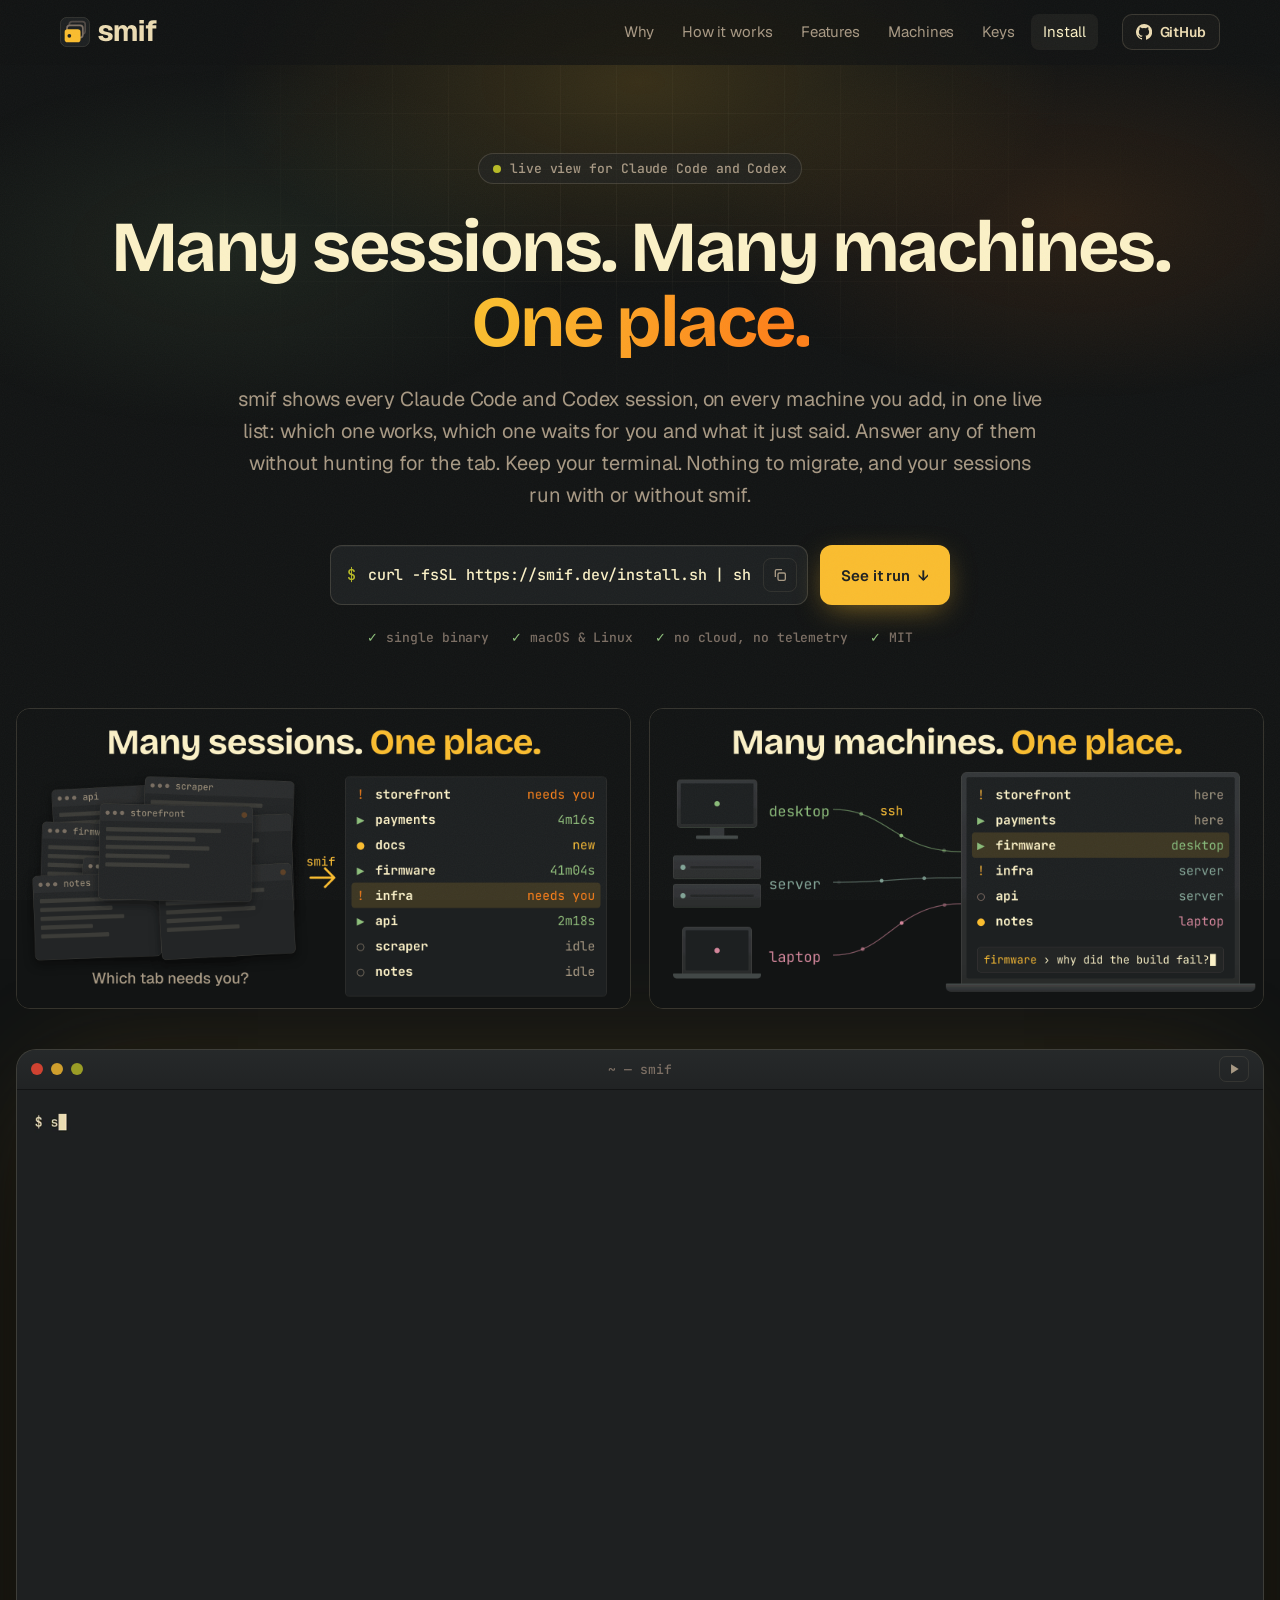
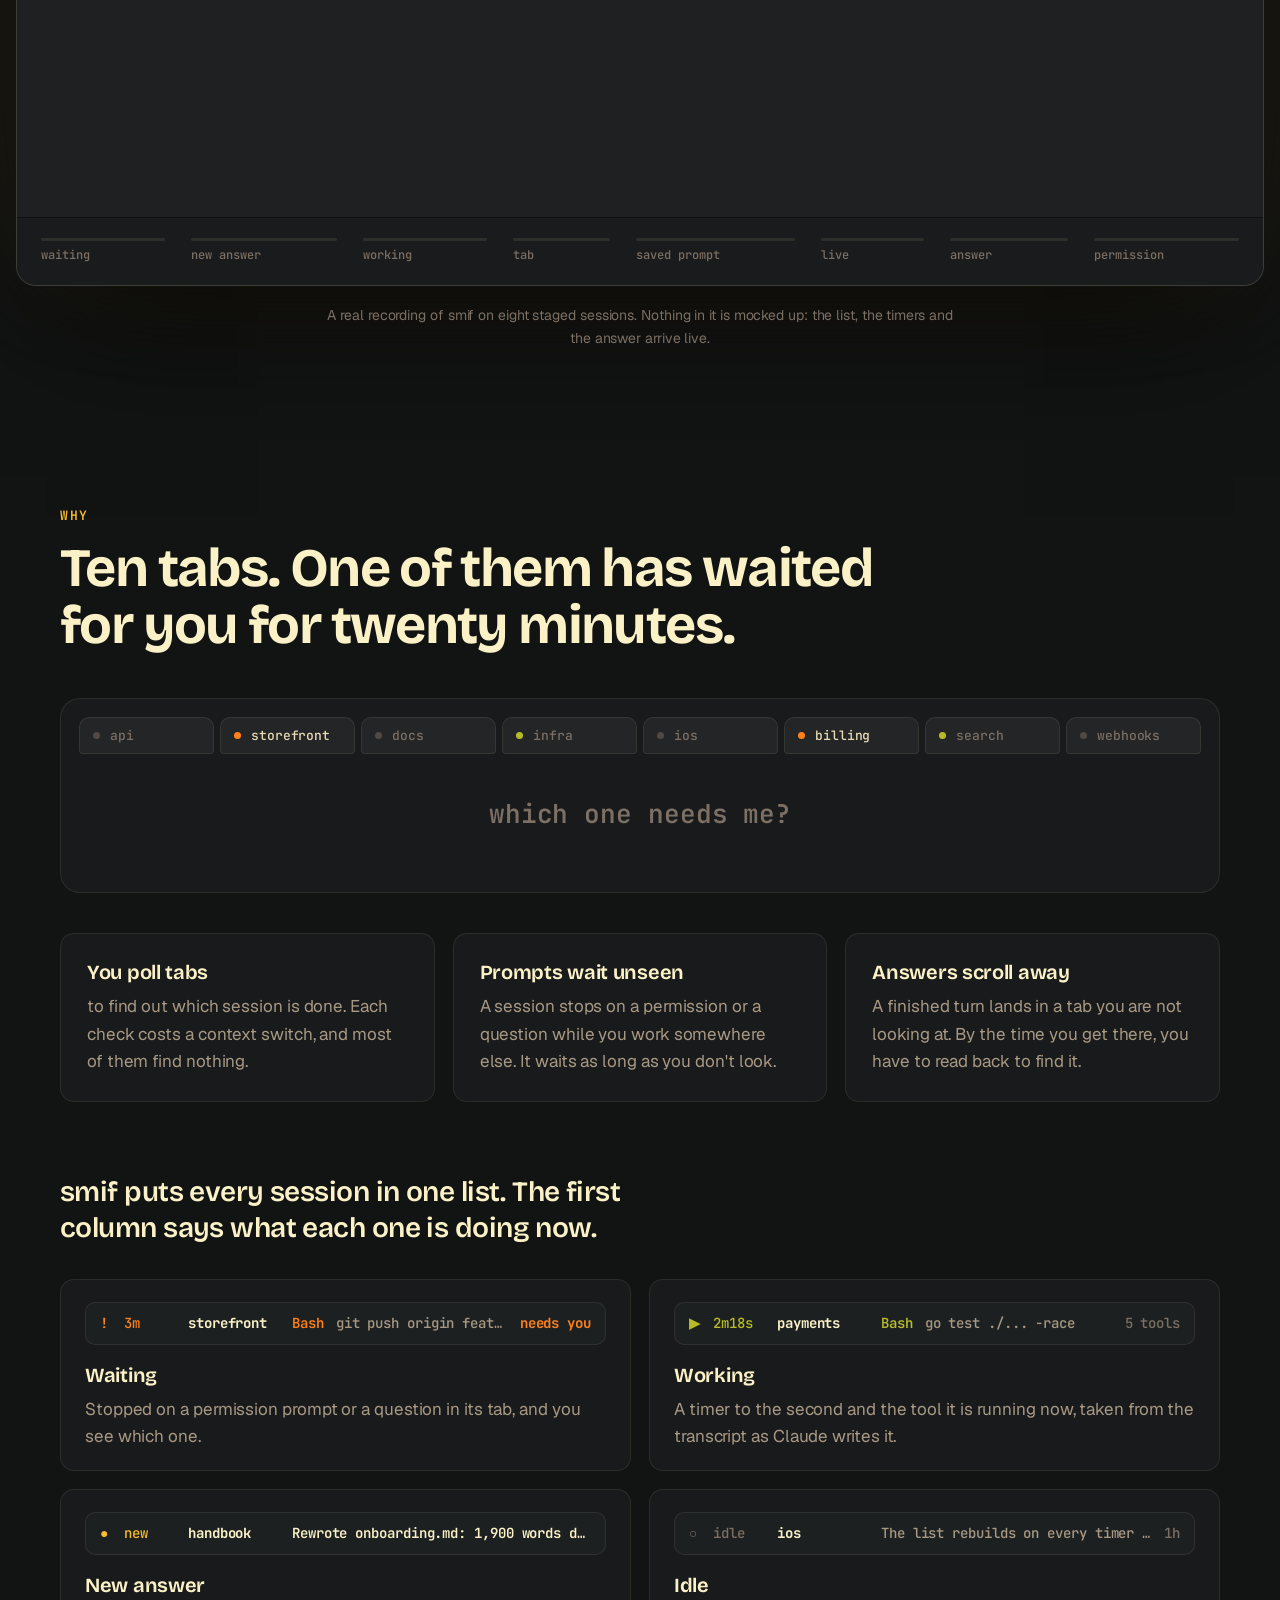
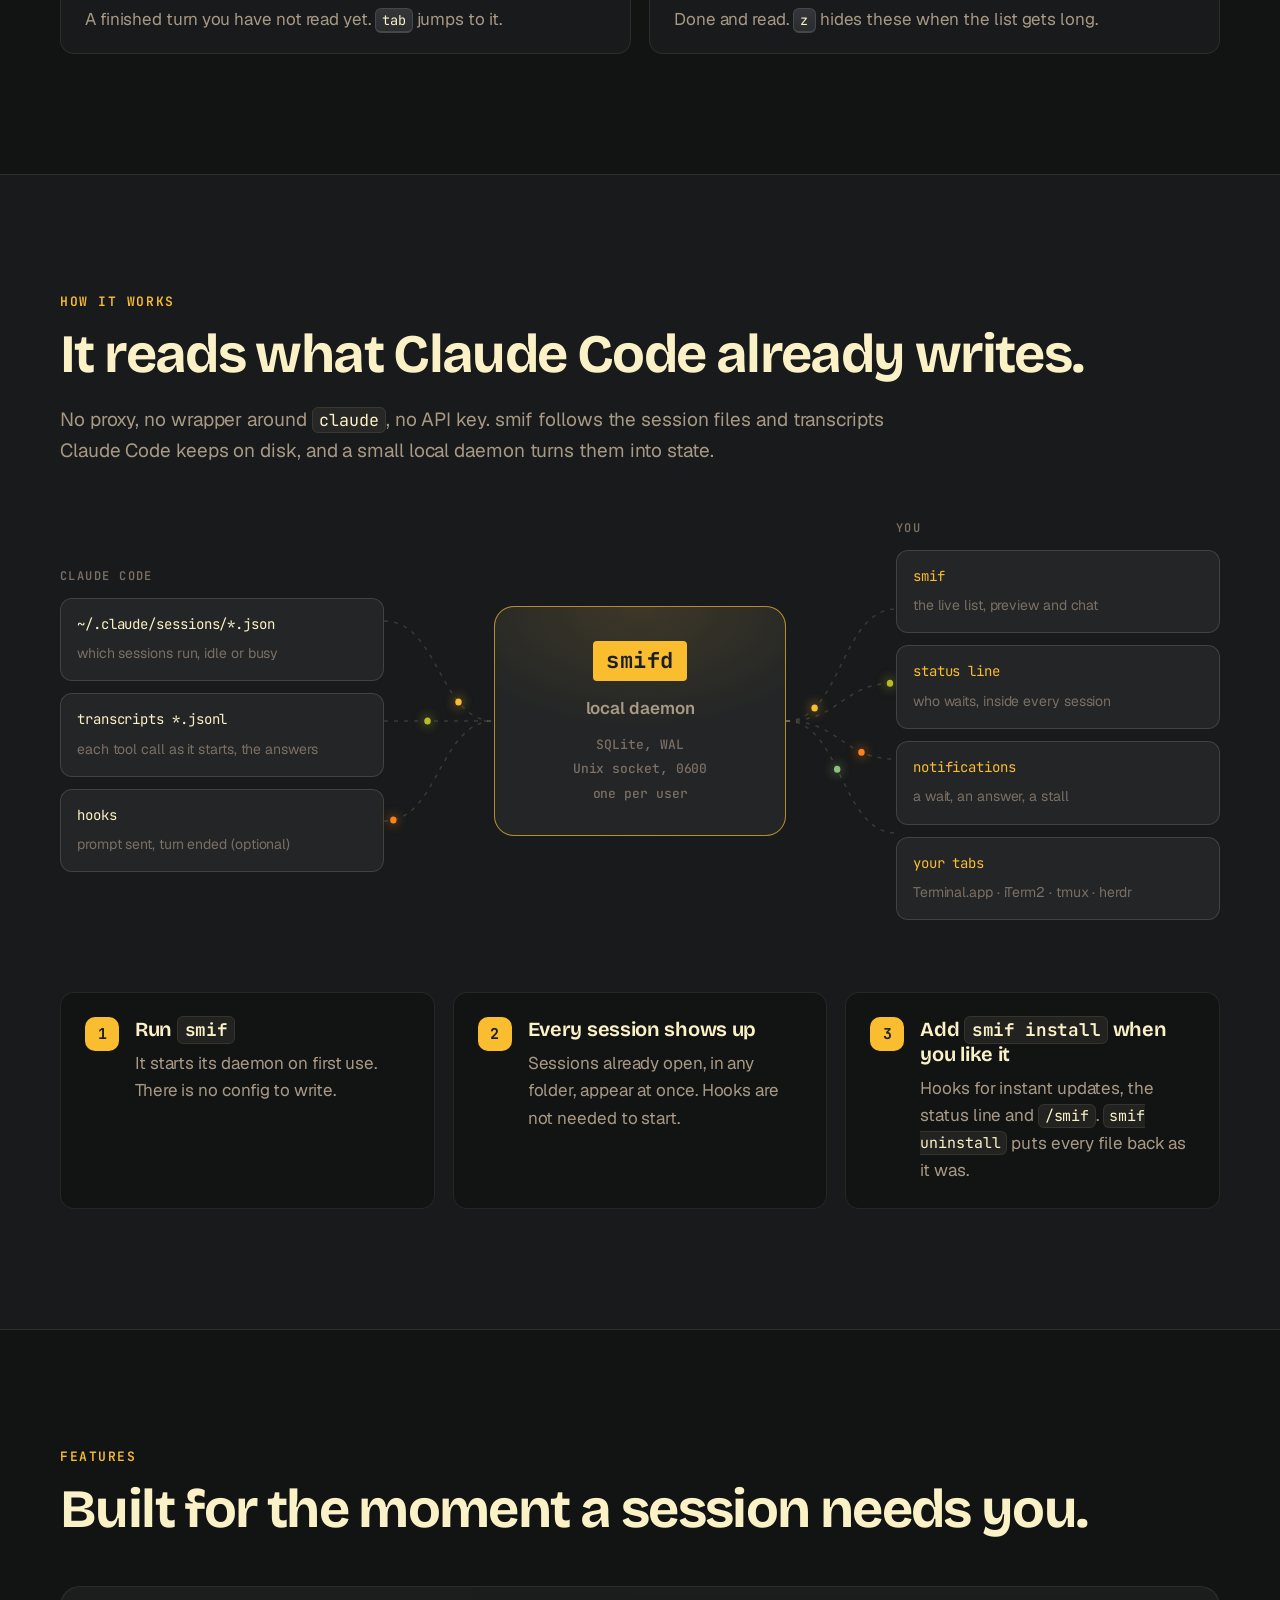
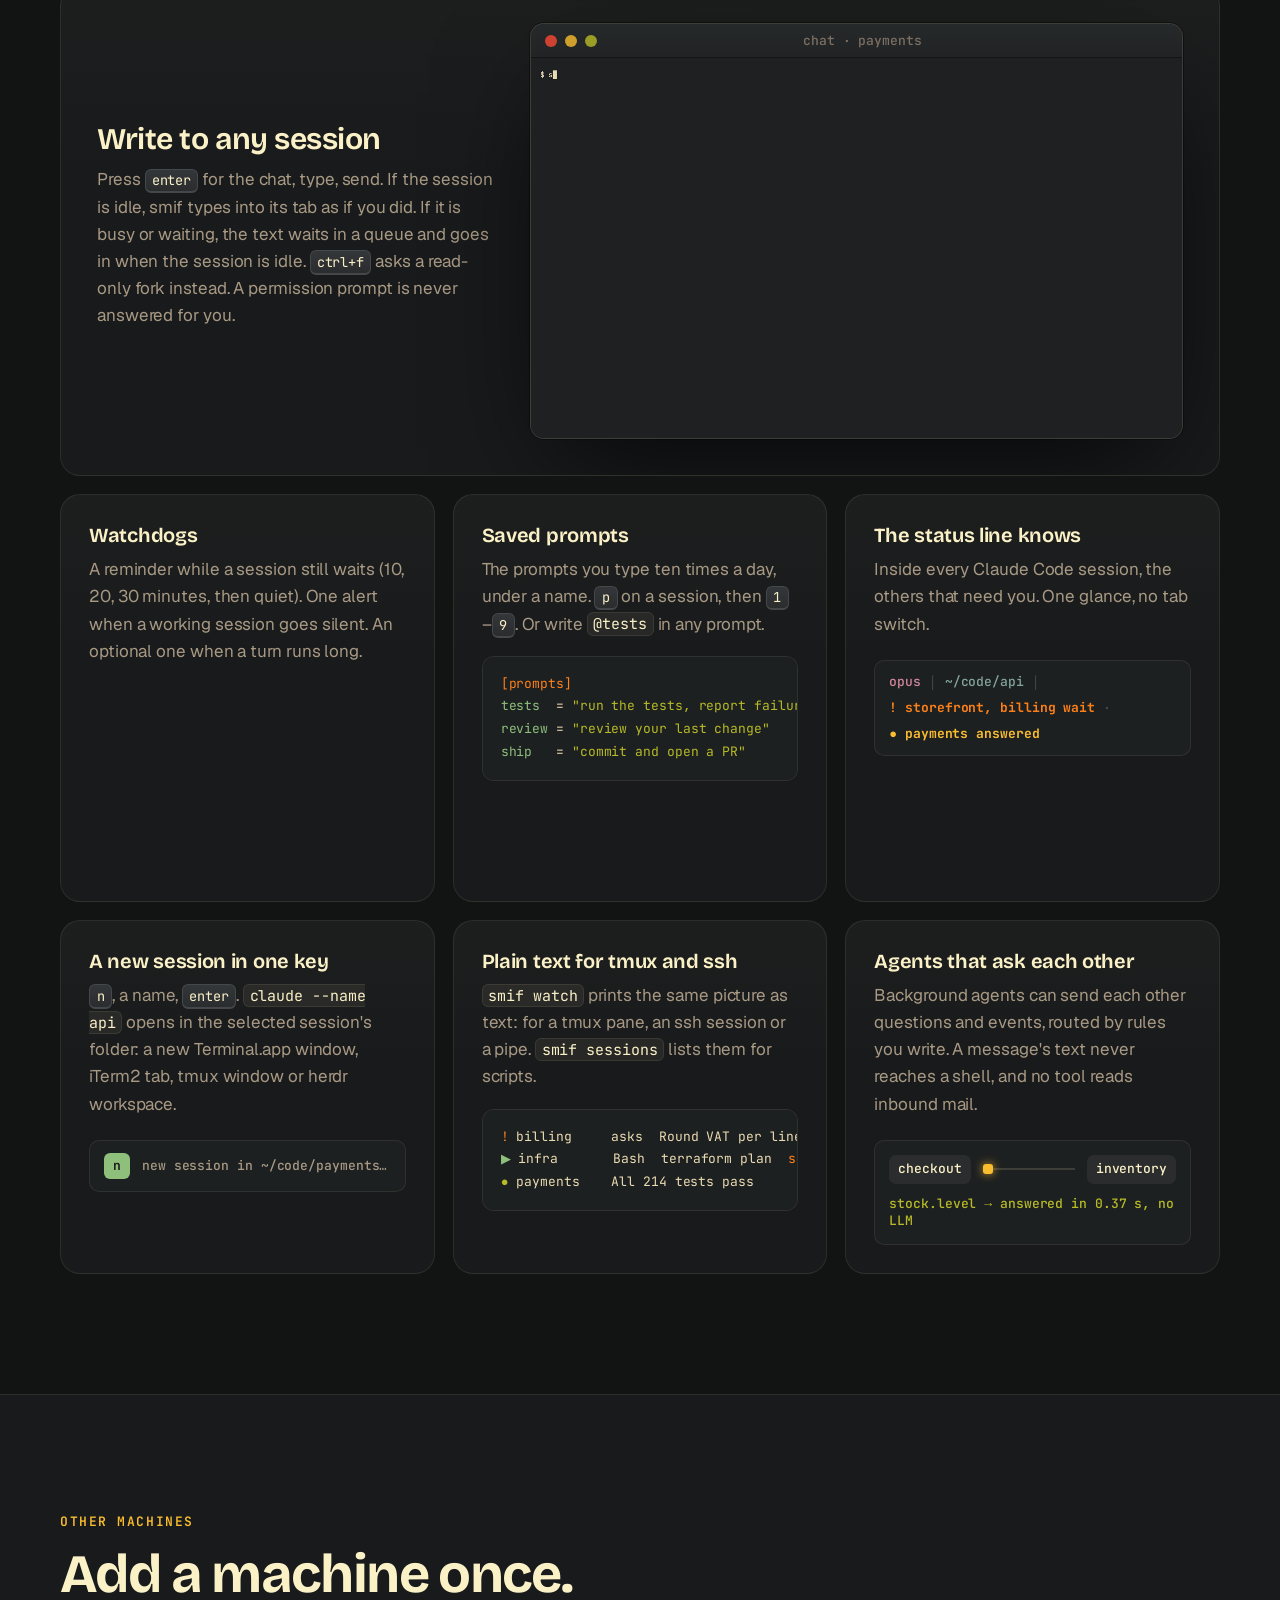
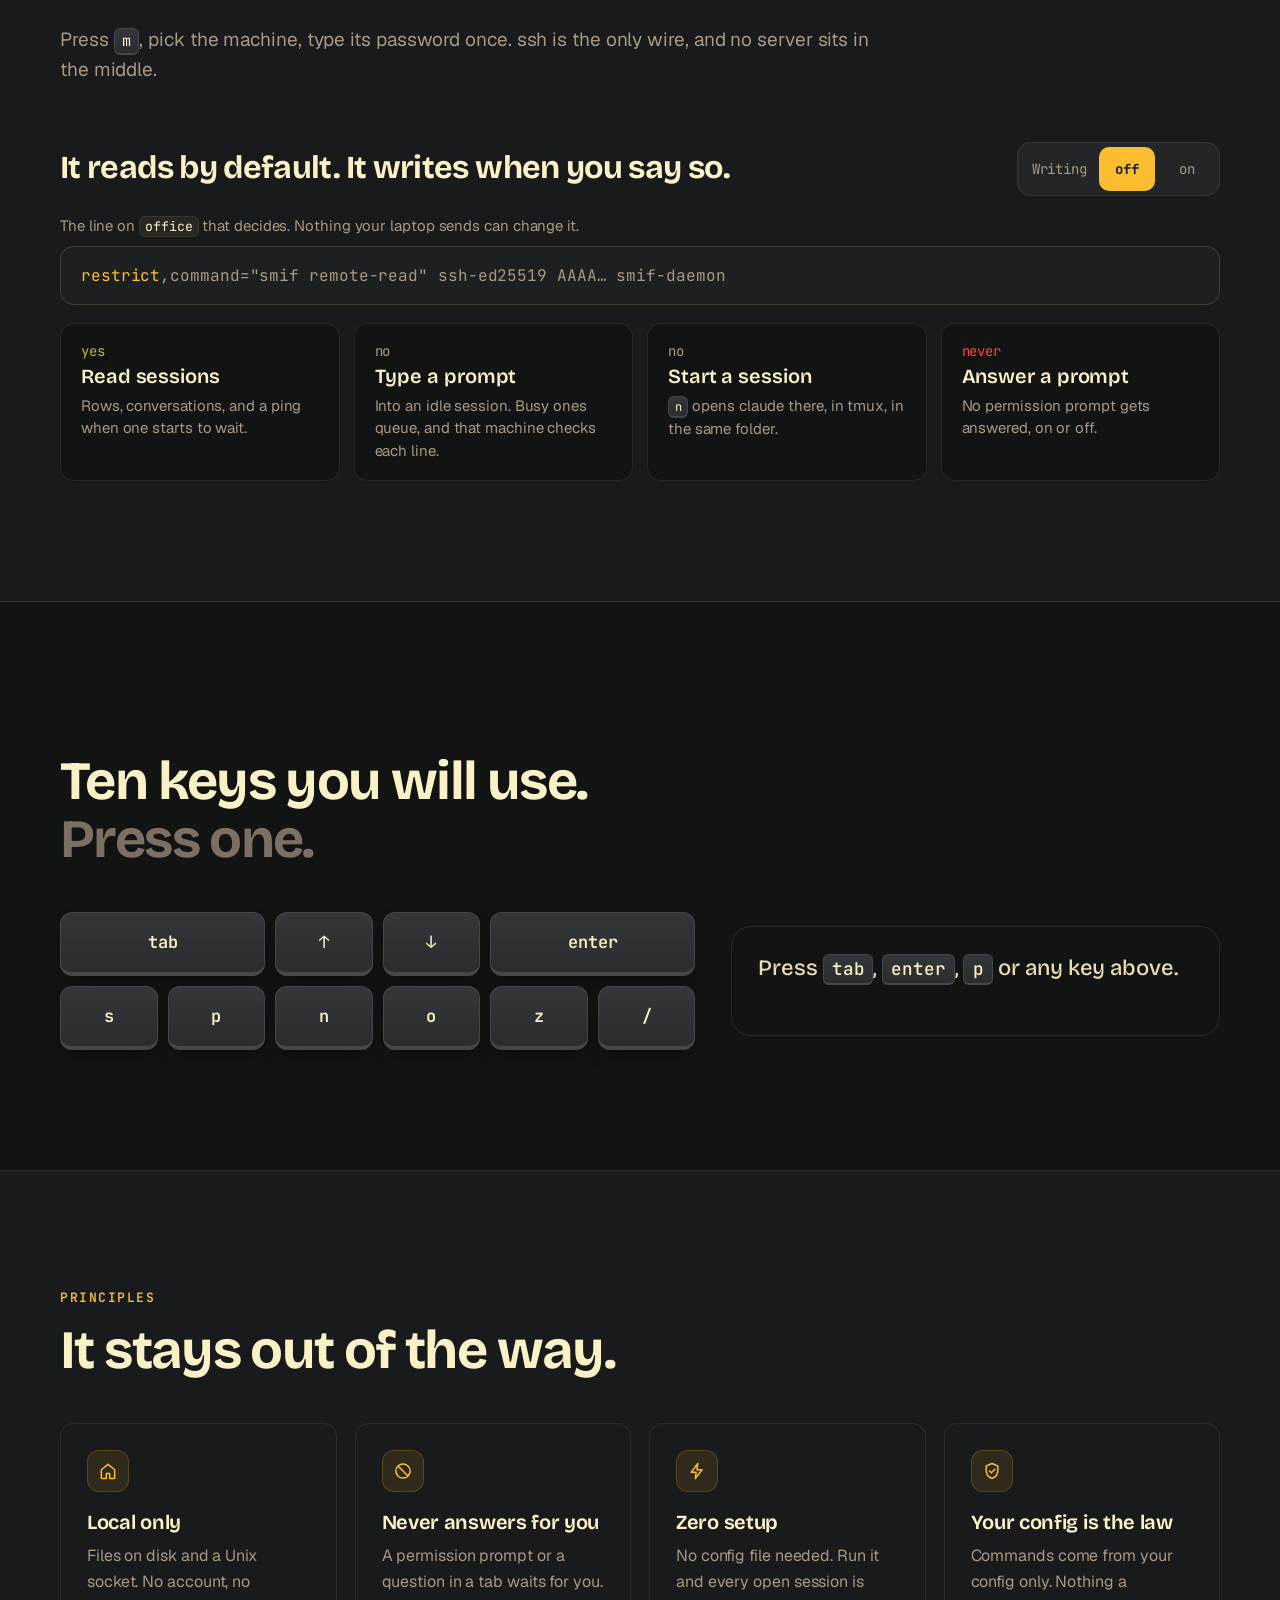
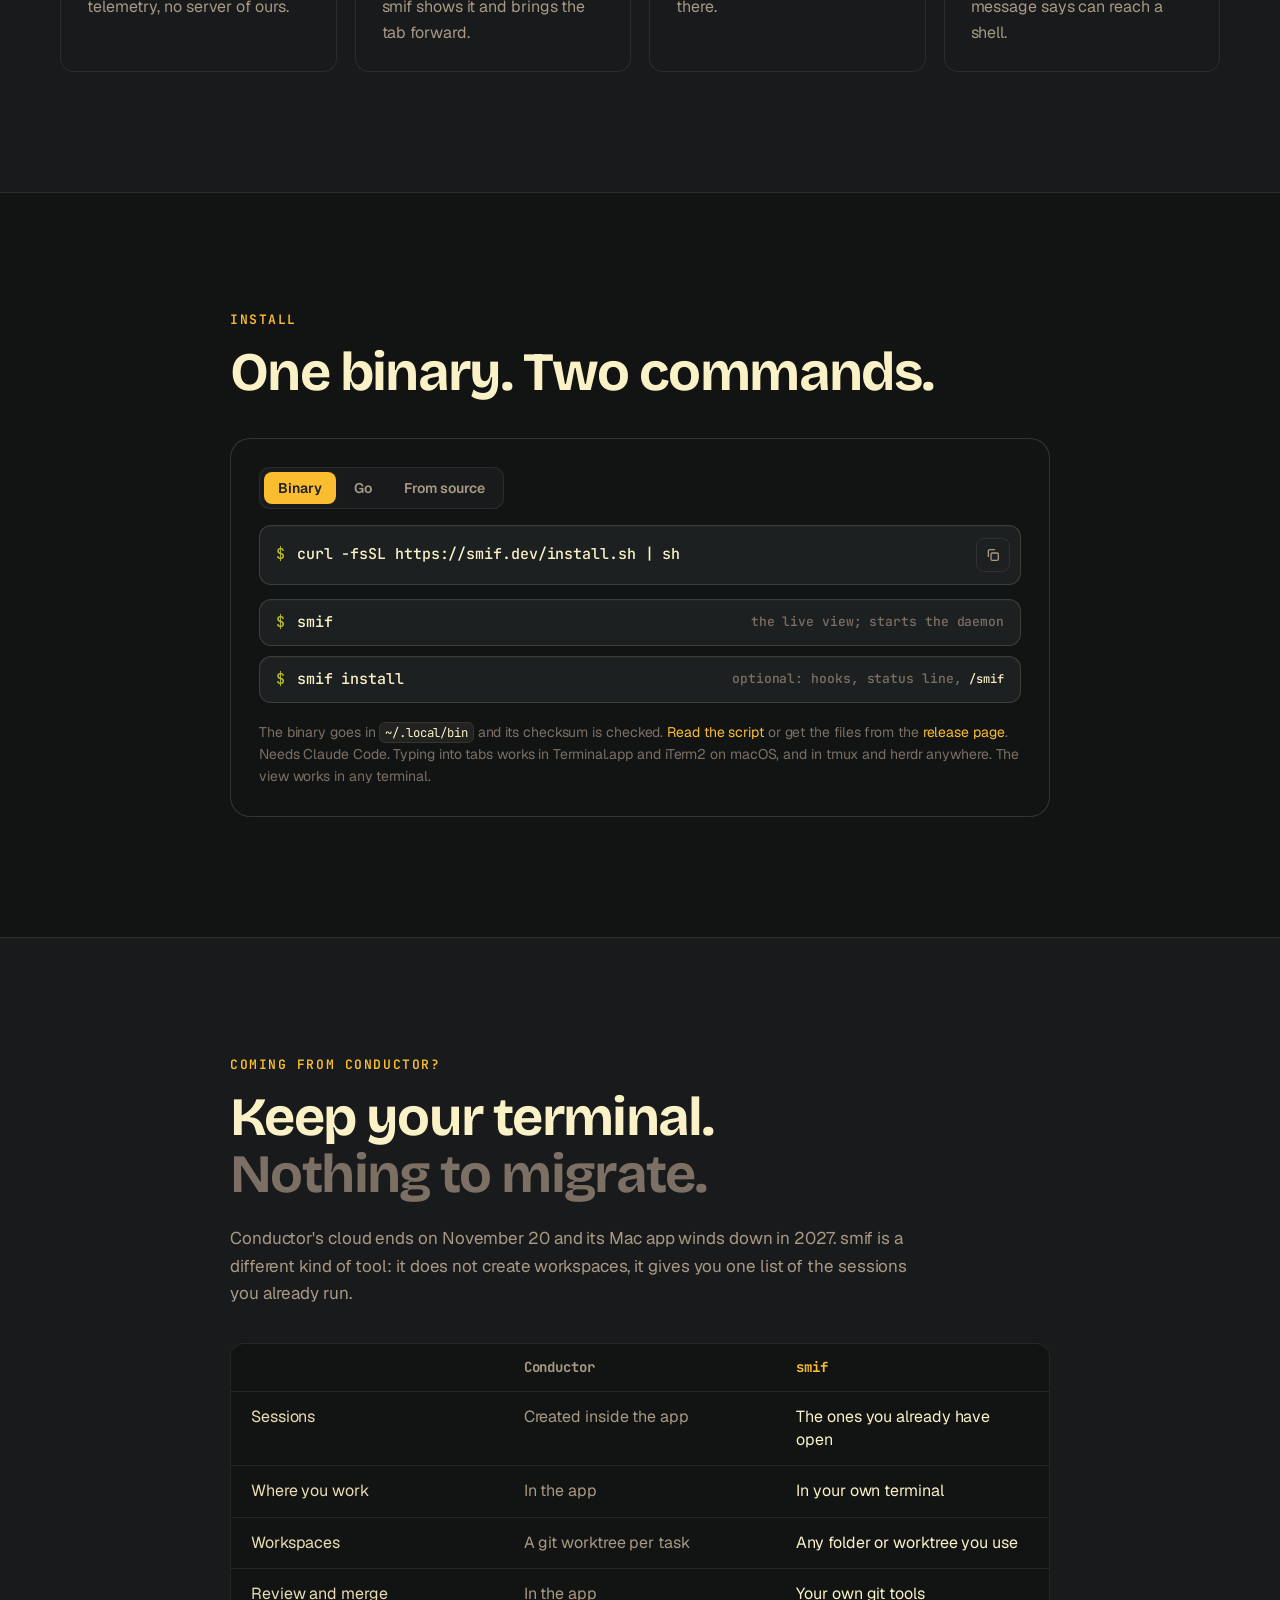
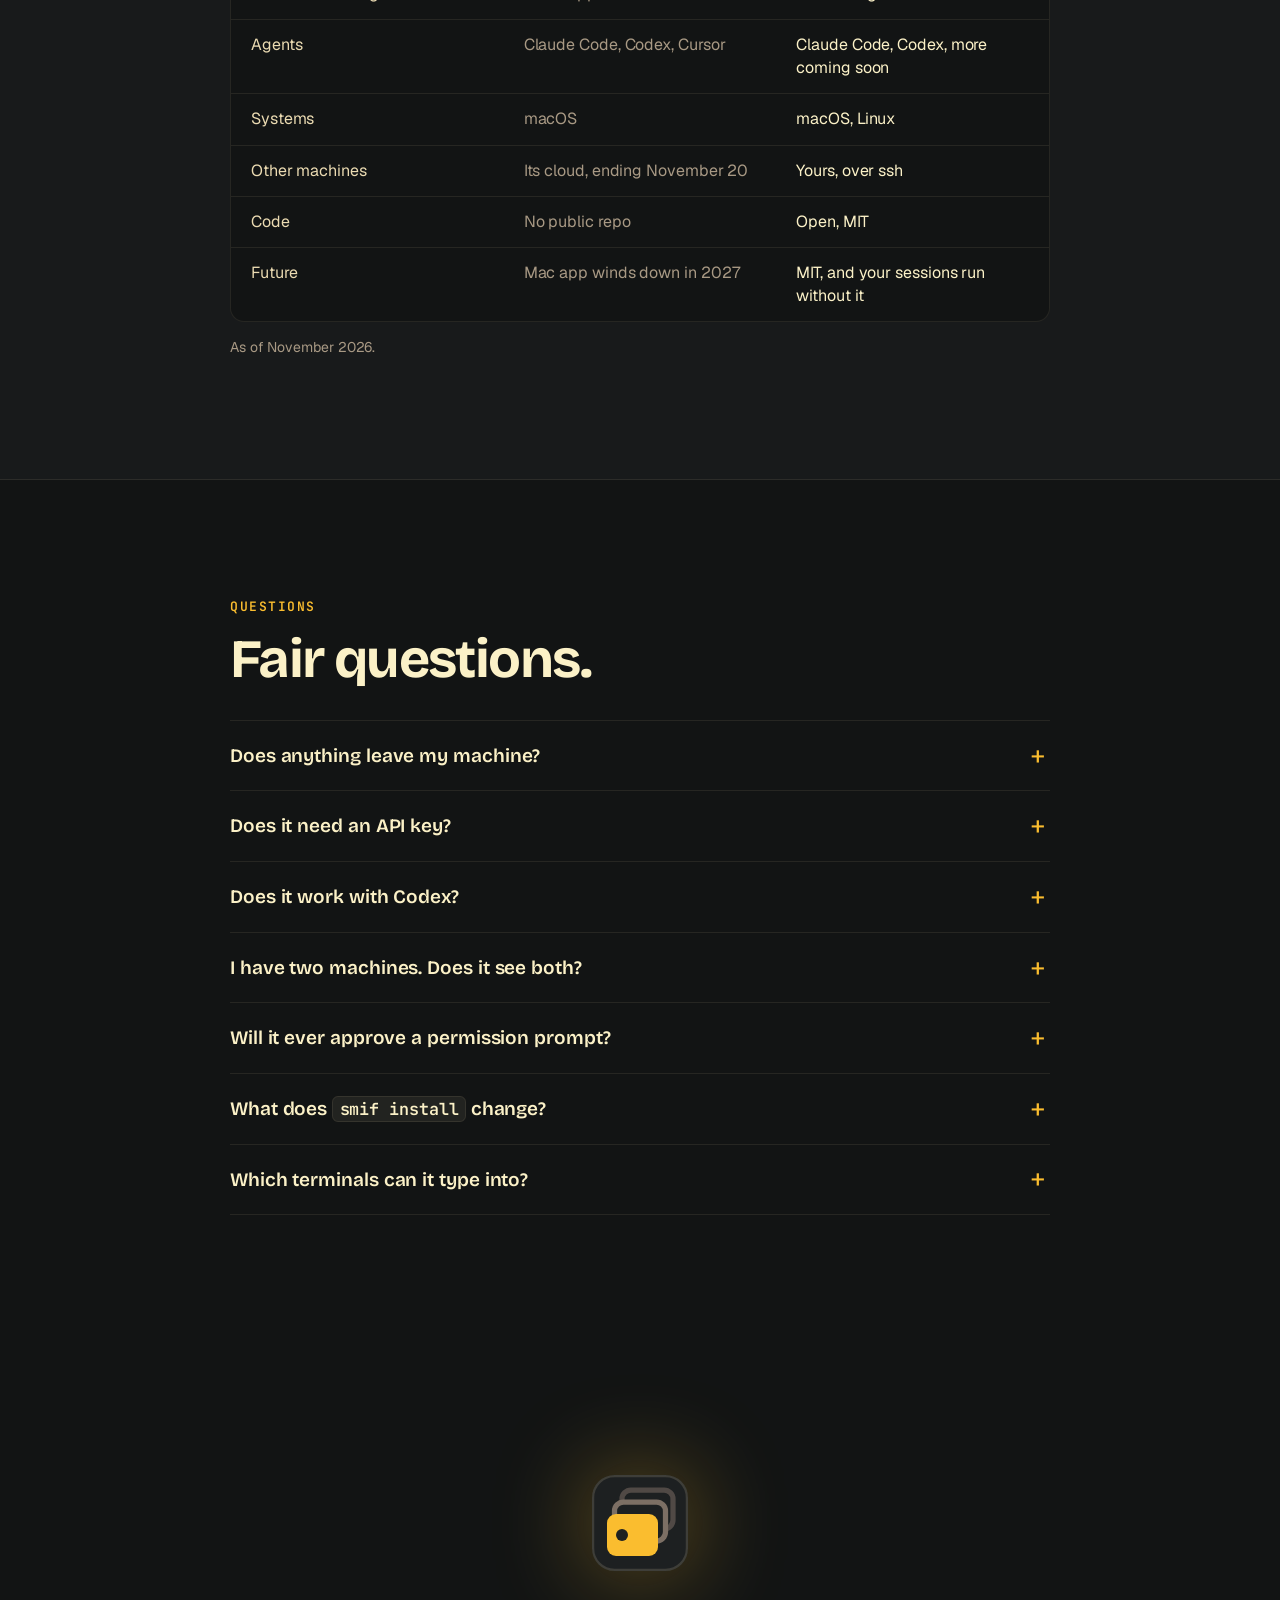
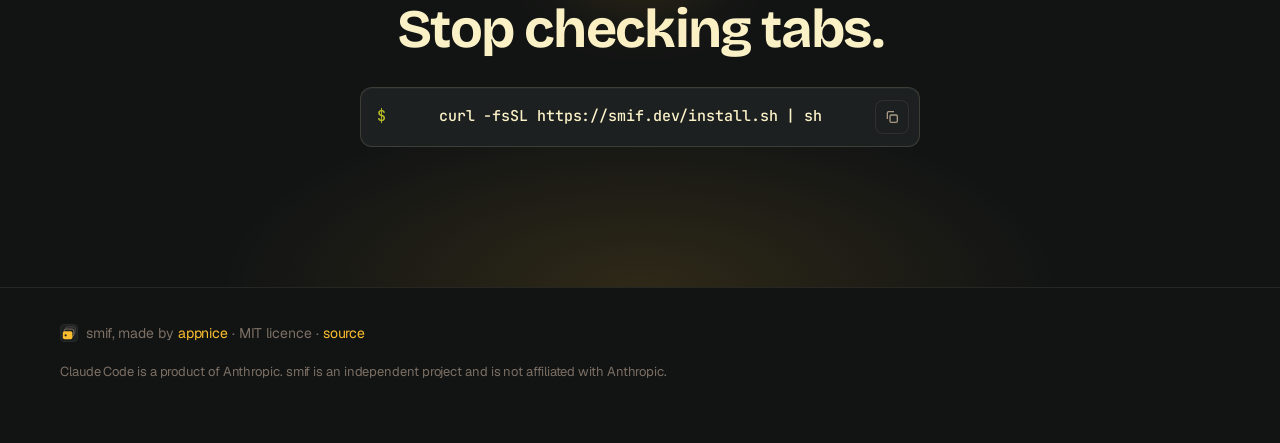
==== site/index.html @ 74a241f3 "Name the last row of the Conductor table plainly Co-Authored-By: Claude Opus 5.5 <noreply@anthropic." ====
<!doctype html>
<html lang="en">
<head>
<meta charset="utf-8">
<meta name="viewport" content="width=device-width, initial-scale=1">
<title>smif · many sessions, many machines, one place</title>
<meta name="description" content="smif shows every Claude Code and Codex session, on every machine you add, in one live list: which one works, which one waits for you and what it just said. Answer any of them from one place.">
<meta name="theme-color" content="#141617">
<link rel="canonical" href="https://smif.dev/">
<meta property="og:type" content="website">
<meta property="og:url" content="https://smif.dev/">
<meta property="og:title" content="smif · many sessions, many machines, one place">
<meta property="og:description" content="See which session waits for you, on any machine, and answer it from one live list. Local, single binary, MIT.">
<meta property="og:image" content="https://smif.dev/media/many-sessions.png">
<meta name="twitter:card" content="summary_large_image">
<link rel="icon" href="favicon.svg" type="image/svg+xml">
<link rel="apple-touch-icon" href="apple-touch-icon.png">
<link rel="preload" href="fonts/bricolage.woff2" as="font" type="font/woff2" crossorigin>
<link rel="preload" href="fonts/geist.woff2" as="font" type="font/woff2" crossorigin>
<link rel="stylesheet" href="styles.css?v=3">
</head>
<body>
<a class="skip" href="#main">Skip to content</a>

<header class="nav" id="top">
  <div class="wrap nav__in">
    <a class="brand" href="#top" aria-label="smif home"><img src="logo.svg" alt="smif" width="98" height="30"></a>
    <nav class="nav__links" aria-label="Sections">
      <a href="#why">Why</a>
      <a href="#how">How it works</a>
      <a href="#features">Features</a>
      <a href="#machines">Machines</a>
      <a href="#keys">Keys</a>
      <a href="#install">Install</a>
    </nav>
    <a class="btn btn--ghost btn--sm" href="https://github.com/appnice/smif">
      <svg viewBox="0 0 16 16" width="16" height="16" aria-hidden="true"><path fill="currentColor" d="M8 0a8 8 0 0 0-2.53 15.59c.4.07.55-.17.55-.38v-1.33c-2.23.48-2.7-1.07-2.7-1.07-.36-.92-.89-1.17-.89-1.17-.73-.5.06-.49.06-.49.8.06 1.23.83 1.23.83.72 1.22 1.87.87 2.33.67.07-.52.28-.87.5-1.07-1.78-.2-3.65-.89-3.65-3.95 0-.87.31-1.59.82-2.15-.08-.2-.36-1.02.08-2.12 0 0 .67-.21 2.2.82a7.6 7.6 0 0 1 4 0c1.53-1.04 2.2-.82 2.2-.82.44 1.1.16 1.92.08 2.12.51.56.82 1.28.82 2.15 0 3.07-1.87 3.75-3.65 3.95.29.25.54.73.54 1.48v2.2c0 .21.15.46.55.38A8 8 0 0 0 8 0Z"/></svg>
      GitHub
    </a>
  </div>
</header>

<main id="main">

<!-- ============ HERO ============ -->
<section class="hero">
  <div class="hero__glow" aria-hidden="true"></div>
  <div class="wrap hero__copy">
    <p class="pill reveal"><span class="dot dot--live" aria-hidden="true"></span> live view for Claude Code and Codex</p>
    <h1 class="hero__title reveal">Many sessions. Many machines.<br><span class="hl">One place.</span></h1>
    <p class="hero__lede reveal">smif shows every Claude Code and Codex session, on every machine you add, in one live list: which one works, which one waits for you and what it just said. Answer any of them without hunting for the tab. Keep your terminal. Nothing to migrate, and your sessions run with or without smif.</p>
    <div class="hero__cta reveal">
      <div class="cmd" data-copy="curl -fsSL https://smif.dev/install.sh | sh">
        <span class="cmd__prompt" aria-hidden="true">$</span>
        <code>curl -fsSL https://smif.dev/install.sh | sh</code>
        <button class="cmd__copy" type="button" aria-label="Copy the install command">
          <svg viewBox="0 0 24 24" width="16" height="16" aria-hidden="true"><rect x="9" y="9" width="11" height="11" rx="2" fill="none" stroke="currentColor" stroke-width="2"/><path d="M5 15V6a2 2 0 0 1 2-2h8" fill="none" stroke="currentColor" stroke-width="2"/></svg>
        </button>
      </div>
      <a class="btn btn--primary" href="#demo">See it run <span aria-hidden="true">↓</span></a>
    </div>
    <ul class="facts reveal" aria-label="Facts">
      <li>single binary</li><li>macOS &amp; Linux</li><li>no cloud, no telemetry</li><li>MIT</li>
    </ul>
  </div>

  <div class="wrap wrap--wide">
    <div class="duo reveal">
      <picture>
        <source media="(prefers-reduced-motion: reduce)" srcset="media/many-sessions.png">
        <img src="media/many-sessions.gif" width="1600" height="780" style="width:100%;height:auto" alt="Many sessions. One place. A pile of terminal windows, where you cannot tell which tab needs you, becomes one list in smif: two sessions need you, three work, one has a new answer, two are idle.">
      </picture>
      <picture>
        <source media="(prefers-reduced-motion: reduce)" srcset="media/many-machines.png">
        <img src="media/many-machines.gif" width="1600" height="780" style="width:100%;height:auto" alt="Many machines. One place. A desktop, a server and a laptop join your laptop over ssh. Their sessions sit in one list, each row named after its machine, and a line typed there goes to the session on that machine.">
      </picture>
    </div>
  </div>

  <div class="wrap wrap--wide" id="demo">
    <figure class="term term--hero reveal">
      <div class="term__bar">
        <span class="term__lights" aria-hidden="true"><i></i><i></i><i></i></span>
        <span class="term__title">~ — smif</span>
        <button class="term__sound" type="button" data-toggle-play aria-label="Pause the recording">
          <svg class="i-pause" viewBox="0 0 24 24" width="14" height="14" aria-hidden="true"><path fill="currentColor" d="M6 4h4v16H6zM14 4h4v16h-4z"/></svg>
          <svg class="i-play" viewBox="0 0 24 24" width="14" height="14" aria-hidden="true"><path fill="currentColor" d="M7 4v16l13-8z"/></svg>
        </button>
      </div>
      <div class="term__screen">
        <video id="hero-video" class="term__video" muted playsinline loop preload="auto" poster="media/hero.jpg" aria-label="Recording of smif: a list of eight Claude Code sessions with their live state; a saved prompt is sent to an idle session, which works and answers.">
          <source src="media/hero.webm" type="video/webm">
          <source src="media/hero.mp4" type="video/mp4">
        </video>
        <div class="callout" id="callout" aria-live="polite"><span class="callout__glyph"></span><span class="callout__text"></span></div>
      </div>
      <figcaption class="chapters" id="chapters" aria-label="Chapters of the recording"></figcaption>
    </figure>
    <p class="note">A real recording of smif on eight staged sessions. Nothing in it is mocked up: the list, the timers and the answer arrive live.</p>
  </div>
</section>

<!-- ============ WHY ============ -->
<section class="section" id="why">
  <div class="wrap">
    <p class="eyebrow reveal">Why</p>
    <h2 class="h2 reveal">Ten tabs. One of them has waited<br>for you for twenty minutes.</h2>
    <div class="tabs-demo reveal" aria-hidden="true">
      <div class="tabbar">
        <span class="tab" style="--d:0s">api</span>
        <span class="tab tab--waiting" style="--d:.4s">storefront</span>
        <span class="tab" style="--d:.8s">docs</span>
        <span class="tab tab--busy" style="--d:1.2s">infra</span>
        <span class="tab" style="--d:1.6s">ios</span>
        <span class="tab tab--waiting" style="--d:2s">billing</span>
        <span class="tab tab--busy" style="--d:2.4s">search</span>
        <span class="tab" style="--d:2.8s">webhooks</span>
      </div>
      <div class="tabs-demo__q"><span>which one needs me?</span></div>
    </div>
    <div class="grid3">
      <article class="pain reveal"><h3>You poll tabs</h3><p>to find out which session is done. Each check costs a context switch, and most of them find nothing.</p></article>
      <article class="pain reveal"><h3>Prompts wait unseen</h3><p>A session stops on a permission or a question while you work somewhere else. It waits as long as you don't look.</p></article>
      <article class="pain reveal"><h3>Answers scroll away</h3><p>A finished turn lands in a tab you are not looking at. By the time you get there, you have to read back to find it.</p></article>
    </div>
    <p class="punch reveal">smif puts every session in one list. The first column says what each one is doing now.</p>

    <div class="states">
      <article class="state state--wait reveal">
        <div class="row"><span class="g">!</span><span class="t" data-ago="187">3m</span><b>storefront</b><em>Bash</em><span class="m">git push origin feat/checkout</span><span class="tag">needs you</span></div>
        <h3>Waiting</h3><p>Stopped on a permission prompt or a question in its tab, and you see which one.</p>
      </article>
      <article class="state state--work reveal">
        <div class="row"><span class="g">▶</span><span class="t" data-tick="134">2m14s</span><b>payments</b><em>Bash</em><span class="m">go test ./... -race</span><span class="c">5 tools</span></div>
        <h3>Working</h3><p>A timer to the second and the tool it is running now, taken from the transcript as Claude writes it.</p>
      </article>
      <article class="state state--new reveal">
        <div class="row"><span class="g">●</span><span class="t">new</span><b>handbook</b><span class="m m--b">Rewrote onboarding.md: 1,900 words down to 640</span></div>
        <h3>New answer</h3><p>A finished turn you have not read yet. <kbd>tab</kbd> jumps to it.</p>
      </article>
      <article class="state state--idle reveal">
        <div class="row"><span class="g">○</span><span class="t">idle</span><b>ios</b><span class="m">The list rebuilds on every timer tick…</span><span class="c">1h</span></div>
        <h3>Idle</h3><p>Done and read. <kbd>z</kbd> hides these when the list gets long.</p>
      </article>
    </div>
  </div>
</section>

<!-- ============ HOW ============ -->
<section class="section section--alt" id="how">
  <div class="wrap">
    <p class="eyebrow reveal">How it works</p>
    <h2 class="h2 reveal">It reads what Claude Code already writes.</h2>
    <p class="lede reveal">No proxy, no wrapper around <code>claude</code>, no API key. smif follows the session files and transcripts Claude Code keeps on disk, and a small local daemon turns them into state.</p>

    <div class="flow reveal" role="img" aria-label="Diagram: Claude Code's session files, transcripts and hooks flow into the local smif daemon, which feeds the smif view, the status line, notifications and your terminal tabs.">
      <div class="flow__col">
        <p class="flow__head">Claude Code</p>
        <div class="node"><code>~/.claude/sessions/*.json</code><span>which sessions run, idle or busy</span></div>
        <div class="node"><code>transcripts *.jsonl</code><span>each tool call as it starts, the answers</span></div>
        <div class="node"><code>hooks</code><span>prompt sent, turn ended (optional)</span></div>
      </div>
      <div class="flow__wire" aria-hidden="true">
        <svg viewBox="0 0 120 300" preserveAspectRatio="none"><path class="wire" d="M0 50 C60 50 60 150 120 150"/><path class="wire" d="M0 150 L120 150"/><path class="wire" d="M0 250 C60 250 60 150 120 150"/>
          <circle r="3.5" class="pkt"><animateMotion dur="2.4s" repeatCount="indefinite" path="M0 50 C60 50 60 150 120 150"/></circle>
          <circle r="3.5" class="pkt pkt--b"><animateMotion dur="2.4s" begin="-1.6s" repeatCount="indefinite" path="M0 150 L120 150"/></circle>
          <circle r="3.5" class="pkt pkt--c"><animateMotion dur="2.4s" begin="-.8s" repeatCount="indefinite" path="M0 250 C60 250 60 150 120 150"/></circle>
        </svg>
      </div>
      <div class="flow__col flow__col--core">
        <div class="core">
          <span class="badge badge--lg">smifd</span>
          <p>local daemon</p>
          <ul><li>SQLite, WAL</li><li>Unix socket, 0600</li><li>one per user</li></ul>
          <span class="core__pulse" aria-hidden="true"></span>
        </div>
      </div>
      <div class="flow__wire" aria-hidden="true">
        <svg viewBox="0 0 120 300" preserveAspectRatio="none"><path class="wire" d="M0 150 C60 150 60 38 120 38"/><path class="wire" d="M0 150 C60 150 60 112 120 112"/><path class="wire" d="M0 150 C60 150 60 188 120 188"/><path class="wire" d="M0 150 C60 150 60 262 120 262"/>
          <circle r="3.5" class="pkt"><animateMotion dur="2s" begin="-1.7s" repeatCount="indefinite" path="M0 150 C60 150 60 38 120 38"/></circle>
          <circle r="3.5" class="pkt pkt--b"><animateMotion dur="2s" begin="-1.2s" repeatCount="indefinite" path="M0 150 C60 150 60 112 120 112"/></circle>
          <circle r="3.5" class="pkt pkt--c"><animateMotion dur="2s" begin="-.7s" repeatCount="indefinite" path="M0 150 C60 150 60 188 120 188"/></circle>
          <circle r="3.5" class="pkt pkt--d"><animateMotion dur="2s" begin="-.2s" repeatCount="indefinite" path="M0 150 C60 150 60 262 120 262"/></circle>
        </svg>
      </div>
      <div class="flow__col">
        <p class="flow__head">You</p>
        <div class="node node--out"><code>smif</code><span>the live list, preview and chat</span></div>
        <div class="node node--out"><code>status line</code><span>who waits, inside every session</span></div>
        <div class="node node--out"><code>notifications</code><span>a wait, an answer, a stall</span></div>
        <div class="node node--out"><code>your tabs</code><span>Terminal.app · iTerm2 · tmux · herdr</span></div>
      </div>
    </div>

    <ol class="steps">
      <li class="reveal"><span class="steps__n">1</span><div><h3>Run <code>smif</code></h3><p>It starts its daemon on first use. There is no config to write.</p></div></li>
      <li class="reveal"><span class="steps__n">2</span><div><h3>Every session shows up</h3><p>Sessions already open, in any folder, appear at once. Hooks are not needed to start.</p></div></li>
      <li class="reveal"><span class="steps__n">3</span><div><h3>Add <code>smif install</code> when you like it</h3><p>Hooks for instant updates, the status line and <code>/smif</code>. <code>smif uninstall</code> puts every file back as it was.</p></div></li>
    </ol>
  </div>
</section>

<!-- ============ FEATURES ============ -->
<section class="section" id="features">
  <div class="wrap">
    <p class="eyebrow reveal">Features</p>
    <h2 class="h2 reveal">Built for the moment a session needs you.</h2>

    <div class="bento">
      <article class="card card--wide reveal">
        <div class="card__copy">
          <h3>Write to any session</h3>
          <p>Press <kbd>enter</kbd> for the chat, type, send. If the session is idle, smif types into its tab as if you did. If it is busy or waiting, the text waits in a queue and goes in when the session is idle. <kbd>ctrl+f</kbd> asks a read-only fork instead. A permission prompt is never answered for you.</p>
        </div>
        <figure class="term term--card">
          <div class="term__bar"><span class="term__lights" aria-hidden="true"><i></i><i></i><i></i></span><span class="term__title">chat · payments</span></div>
          <div class="term__screen">
            <video class="term__video" data-inview muted playsinline loop preload="none" poster="media/chat.jpg" aria-label="Recording: the chat with a session; a follow-up is typed, the session works and answers.">
              <source src="media/chat.webm" type="video/webm">
              <source src="media/chat.mp4" type="video/mp4">
            </video>
          </div>
        </figure>
      </article>

      <article class="card reveal">
        <h3>Watchdogs</h3>
        <p>A reminder while a session still waits (10, 20, 30 minutes, then quiet). One alert when a working session goes silent. An optional one when a turn runs long.</p>
        <div class="toasts" aria-hidden="true">
          <div class="toast"><span class="toast__app">smif</span><b>storefront still waits for you (12m)</b><span>Bash: git push origin feat/checkout</span></div>
          <div class="toast"><span class="toast__app">smif</span><b>infra is silent</b><span>nothing written for 10m: a long command, or stuck</span></div>
          <div class="toast"><span class="toast__app">smif</span><b>payments answered</b><span>All 214 tests pass with -race</span></div>
        </div>
      </article>

      <article class="card reveal">
        <h3>Saved prompts</h3>
        <p>The prompts you type ten times a day, under a name. <kbd>p</kbd> on a session, then <kbd>1</kbd>–<kbd>9</kbd>. Or write <code>@tests</code> in any prompt.</p>
        <pre class="code" aria-label="Example config"><span class="k">[prompts]</span>
<span class="n">tests</span>  = <span class="s">"run the tests, report failures"</span>
<span class="n">review</span> = <span class="s">"review your last change"</span>
<span class="n">ship</span>   = <span class="s">"commit and open a PR"</span></pre>
      </article>

      <article class="card reveal">
        <h3>The status line knows</h3>
        <p>Inside every Claude Code session, the others that need you. One glance, no tab switch.</p>
        <div class="statusline" aria-label="Example status line">
          <span class="sl__model">opus</span><span class="sl__sep">│</span><span class="sl__dir">~/code/api</span><span class="sl__sep">│</span><span class="sl__wait">! storefront, billing wait</span><span class="sl__sep">·</span><span class="sl__new">● payments answered</span>
        </div>
      </article>

      <article class="card reveal">
        <h3>A new session in one key</h3>
        <p><kbd>n</kbd>, a name, <kbd>enter</kbd>. <code>claude --name api</code> opens in the selected session's folder: a new Terminal.app window, iTerm2 tab, tmux window or herdr workspace.</p>
        <div class="newsess" aria-hidden="true"><span class="ns__k">n</span><span class="ns__line">new session in ~/code/payments-api · name: <span class="ns__type" data-type="refunds-v2"></span><span class="caret"></span></span></div>
      </article>

      <article class="card reveal">
        <h3>Plain text for tmux and ssh</h3>
        <p><code>smif watch</code> prints the same picture as text: for a tmux pane, an ssh session or a pipe. <code>smif sessions</code> lists them for scripts.</p>
        <pre class="code" aria-label="Example output of smif watch"><span class="k">!</span> billing     asks  Round VAT per line…
<span class="n">▶</span> infra       Bash  terraform plan  <span class="k">silent 7m</span>
<span class="s">●</span> payments    All 214 tests pass</pre>
      </article>

      <article class="card reveal">
        <h3>Agents that ask each other</h3>
        <p>Background agents can send each other questions and events, routed by rules you write. A message's text never reaches a shell, and no tool reads inbound mail.</p>
        <div class="mail" aria-hidden="true">
          <span class="mail__a">checkout</span><span class="mail__arrow"><i></i></span><span class="mail__b">inventory</span>
          <span class="mail__msg">stock.level → answered in 0.37 s, no LLM</span>
        </div>
      </article>
    </div>
  </div>
</section>

<!-- ============ MACHINES ============ -->
<section class="section section--alt" id="machines" data-write="off">
  <div class="wrap">
    <p class="eyebrow reveal">Other machines</p>
    <h2 class="h2 reveal">Add a machine once.</h2>
    <p class="lede reveal">Press <kbd>m</kbd>, pick the machine, type its password once. ssh is the only wire, and no server sits in the middle.</p>

    <div class="rights reveal">
      <div class="rights__head">
        <h3>It reads by default. It writes when you say so.</h3>
        <div class="switch" role="group" aria-label="Writing to office">
          <span>Writing</span>
          <button type="button" data-write="off" aria-pressed="true">off</button>
          <button type="button" data-write="on" aria-pressed="false">on</button>
        </div>
      </div>
      <p class="rights__note">The line on <code>office</code> that decides. Nothing your laptop sends can change it.</p>
      <code class="keyline"><span>restrict</span>,command="smif remote-read<b data-flag></b>" ssh-ed25519 AAAA… smif-daemon</code>
      <div class="rights__grid">
        <article><p class="can yes">yes</p><h4>Read sessions</h4><p>Rows, conversations, and a ping when one starts to wait.</p></article>
        <article data-needs-write><p class="can">no</p><h4>Type a prompt</h4><p>Into an idle session. Busy ones queue, and that machine checks each line.</p></article>
        <article data-needs-write><p class="can">no</p><h4>Start a session</h4><p><kbd>n</kbd> opens claude there, in tmux, in the same folder.</p></article>
        <article><p class="can never">never</p><h4>Answer a prompt</h4><p>No permission prompt gets answered, on or off.</p></article>
      </div>
    </div>
  </div>
</section>

<!-- ============ KEYS ============ -->
<section class="section" id="keys">
  <div class="wrap">
    <p class="eyebrow reveal">Keys</p>
    <h2 class="h2 reveal">Ten keys you will use.<br><span class="dim">Press one.</span></h2>
    <div class="keys reveal">
      <div class="keys__board" role="group" aria-label="Keys">
        <button type="button" class="key key--wide" data-key="Tab" data-desc="Jump to the next session that needs you: one that waits, or a new answer.">tab</button>
        <button type="button" class="key" data-key="ArrowUp" data-desc="Move through the list. The preview on the right follows.">↑</button>
        <button type="button" class="key" data-key="ArrowDown" data-desc="Move through the list. The preview on the right follows.">↓</button>
        <button type="button" class="key key--wide" data-key="Enter" data-desc="Open the chat with the session: its conversation, live, and a box to write in.">enter</button>
        <button type="button" class="key" data-key="s" data-desc="Write to the session under the preview: typed into its tab when idle, queued when busy or waiting.">s</button>
        <button type="button" class="key" data-key="p" data-desc="Saved prompts. Then 1–9 sends one the way s would.">p</button>
        <button type="button" class="key" data-key="n" data-desc="A new terminal that runs claude in this session's folder. It asks for the name, and which agent when you have more than one.">n</button>
        <button type="button" class="key" data-key="o" data-desc="Bring the session's tab to the front, to answer its permission prompt or question there.">o</button>
        <button type="button" class="key" data-key="z" data-desc="Hide or show the quiet sessions: idle, answer read.">z</button>
        <button type="button" class="key" data-key="/" data-desc="Filter the list by text. enter keeps it, esc clears it.">/</button>
      </div>
      <p class="keys__desc" id="keydesc" aria-live="polite">Press <kbd>tab</kbd>, <kbd>enter</kbd>, <kbd>p</kbd> or any key above.</p>
    </div>
  </div>
</section>

<!-- ============ PRINCIPLES ============ -->
<section class="section section--alt" id="principles">
  <div class="wrap">
    <p class="eyebrow reveal">Principles</p>
    <h2 class="h2 reveal">It stays out of the way.</h2>
    <div class="grid4">
      <article class="principle reveal"><span class="principle__i"><svg viewBox="0 0 24 24" width="20" height="20" aria-hidden="true"><path d="M4 10.5 12 4l8 6.5V20a1 1 0 0 1-1 1h-5v-6h-4v6H5a1 1 0 0 1-1-1z" fill="none" stroke="currentColor" stroke-width="1.8" stroke-linejoin="round"/></svg></span><h3>Local only</h3><p>Files on disk and a Unix socket. No account, no telemetry, no server of ours.</p></article>
      <article class="principle reveal"><span class="principle__i"><svg viewBox="0 0 24 24" width="20" height="20" aria-hidden="true"><circle cx="12" cy="12" r="8.5" fill="none" stroke="currentColor" stroke-width="1.8"/><path d="M6 6l12 12" stroke="currentColor" stroke-width="1.8"/></svg></span><h3>Never answers for you</h3><p>A permission prompt or a question in a tab waits for you. smif shows it and brings the tab forward.</p></article>
      <article class="principle reveal"><span class="principle__i"><svg viewBox="0 0 24 24" width="20" height="20" aria-hidden="true"><path d="M13 3 5 13.5h6L10 21l8-10.5h-6z" fill="none" stroke="currentColor" stroke-width="1.8" stroke-linejoin="round"/></svg></span><h3>Zero setup</h3><p>No config file needed. Run it and every open session is there.</p></article>
      <article class="principle reveal"><span class="principle__i"><svg viewBox="0 0 24 24" width="20" height="20" aria-hidden="true"><path d="M12 3 5 6v5.5c0 4.4 3 8 7 9.5 4-1.5 7-5.1 7-9.5V6z" fill="none" stroke="currentColor" stroke-width="1.8" stroke-linejoin="round"/><path d="m9 12 2.2 2.2L15.5 10" fill="none" stroke="currentColor" stroke-width="1.8" stroke-linecap="round" stroke-linejoin="round"/></svg></span><h3>Your config is the law</h3><p>Commands come from your config only. Nothing a message says can reach a shell.</p></article>
    </div>
  </div>
</section>

<!-- ============ INSTALL ============ -->
<section class="section" id="install">
  <div class="wrap wrap--narrow">
    <p class="eyebrow reveal">Install</p>
    <h2 class="h2 reveal">One binary. Two commands.</h2>
    <div class="install reveal">
      <div class="install__tabs" role="tablist" aria-label="Install method">
        <button type="button" role="tab" aria-selected="true" aria-controls="inst-bin" id="tab-bin">Binary</button>
        <button type="button" role="tab" aria-selected="false" aria-controls="inst-go" id="tab-go">Go</button>
        <button type="button" role="tab" aria-selected="false" aria-controls="inst-src" id="tab-src">From source</button>
      </div>
      <div class="install__panel" role="tabpanel" id="inst-bin" aria-labelledby="tab-bin">
        <div class="cmd" data-copy="curl -fsSL https://smif.dev/install.sh | sh"><span class="cmd__prompt" aria-hidden="true">$</span><code>curl -fsSL https://smif.dev/install.sh | sh</code><button class="cmd__copy" type="button" aria-label="Copy"><svg viewBox="0 0 24 24" width="16" height="16" aria-hidden="true"><rect x="9" y="9" width="11" height="11" rx="2" fill="none" stroke="currentColor" stroke-width="2"/><path d="M5 15V6a2 2 0 0 1 2-2h8" fill="none" stroke="currentColor" stroke-width="2"/></svg></button></div>
      </div>
      <div class="install__panel" role="tabpanel" id="inst-go" aria-labelledby="tab-go" hidden>
        <div class="cmd" data-copy="go install github.com/appnice/smif/cmd/smif@latest"><span class="cmd__prompt" aria-hidden="true">$</span><code>go install github.com/appnice/smif/cmd/smif@latest</code><button class="cmd__copy" type="button" aria-label="Copy"><svg viewBox="0 0 24 24" width="16" height="16" aria-hidden="true"><rect x="9" y="9" width="11" height="11" rx="2" fill="none" stroke="currentColor" stroke-width="2"/><path d="M5 15V6a2 2 0 0 1 2-2h8" fill="none" stroke="currentColor" stroke-width="2"/></svg></button></div>
      </div>
      <div class="install__panel" role="tabpanel" id="inst-src" aria-labelledby="tab-src" hidden>
        <div class="cmd" data-copy="git clone https://github.com/appnice/smif && cd smif && make install-local"><span class="cmd__prompt" aria-hidden="true">$</span><code>git clone https://github.com/appnice/smif &amp;&amp; cd smif &amp;&amp; make install-local</code><button class="cmd__copy" type="button" aria-label="Copy"><svg viewBox="0 0 24 24" width="16" height="16" aria-hidden="true"><rect x="9" y="9" width="11" height="11" rx="2" fill="none" stroke="currentColor" stroke-width="2"/><path d="M5 15V6a2 2 0 0 1 2-2h8" fill="none" stroke="currentColor" stroke-width="2"/></svg></button></div>
      </div>
      <ol class="install__then">
        <li><div class="cmd cmd--plain" data-copy="smif"><span class="cmd__prompt" aria-hidden="true">$</span><code>smif</code><span class="cmd__note">the live view; starts the daemon</span></div></li>
        <li><div class="cmd cmd--plain" data-copy="smif install"><span class="cmd__prompt" aria-hidden="true">$</span><code>smif install</code><span class="cmd__note">optional: hooks, status line, <code>/smif</code></span></div></li>
      </ol>
      <p class="install__req">The binary goes in <code>~/.local/bin</code> and its checksum is checked. <a href="https://github.com/appnice/smif/blob/main/site/install.sh">Read the script</a> or get the files from the <a href="https://github.com/appnice/smif/releases/latest">release page</a>. Needs Claude Code. Typing into tabs works in Terminal.app and iTerm2 on macOS, and in tmux and herdr anywhere. The view works in any terminal.</p>
    </div>
  </div>
</section>

<!-- ============ CONDUCTOR ============ -->
<section class="section section--alt" id="conductor">
  <div class="wrap wrap--narrow">
    <p class="eyebrow reveal">Coming from Conductor?</p>
    <h2 class="h2 reveal">Keep your terminal.<br><span class="dim">Nothing to migrate.</span></h2>
    <p class="vs__lede reveal">Conductor's cloud ends on November 20 and its Mac app winds down in 2027. smif is a different kind of tool: it does not create workspaces, it gives you one list of the sessions you already run.</p>
    <div class="vs reveal">
      <table>
        <thead><tr><td></td><th scope="col">Conductor</th><th scope="col" class="vs__us">smif</th></tr></thead>
        <tbody>
          <tr><th scope="row">Sessions</th><td>Created inside the app</td><td class="vs__us">The ones you already have open</td></tr>
          <tr><th scope="row">Where you work</th><td>In the app</td><td class="vs__us">In your own terminal</td></tr>
          <tr><th scope="row">Workspaces</th><td>A git worktree per task</td><td class="vs__us">Any folder or worktree you use</td></tr>
          <tr><th scope="row">Review and merge</th><td>In the app</td><td class="vs__us">Your own git tools</td></tr>
          <tr><th scope="row">Agents</th><td>Claude Code, Codex, Cursor</td><td class="vs__us">Claude Code, Codex, more coming soon</td></tr>
          <tr><th scope="row">Systems</th><td>macOS</td><td class="vs__us">macOS, Linux</td></tr>
          <tr><th scope="row">Other machines</th><td>Its cloud, ending November 20</td><td class="vs__us">Yours, over ssh</td></tr>
          <tr><th scope="row">Code</th><td>No public repo</td><td class="vs__us">Open, MIT</td></tr>
          <tr><th scope="row">Future</th><td>Mac app winds down in 2027</td><td class="vs__us">MIT, and your sessions run without it</td></tr>
        </tbody>
      </table>
    </div>
    <p class="vs__note reveal">As of November 2026.</p>
  </div>
</section>

<!-- ============ FAQ ============ -->
<section class="section" id="faq">
  <div class="wrap wrap--narrow">
    <p class="eyebrow reveal">Questions</p>
    <h2 class="h2 reveal">Fair questions.</h2>
    <div class="faq reveal">
      <details><summary>Does anything leave my machine?</summary><p>Only what you turn on. smif reads files Claude Code keeps on disk and talks to its daemon over a Unix socket that only your user can open. Notifications go through the system notifier. A phone ping sends a name and what happened to the URL you set, with no prompt or answer, and the machines you add are reached over ssh. There is no server, no cloud and no telemetry.</p></details>
      <details><summary>Does it need an API key?</summary><p>No. Reading sessions needs nothing. A fork that you ask with <kbd>ctrl+f</kbd> runs <code>claude</code> with your own login.</p></details>
      <details><summary>Does it work with Codex?</summary><p>Yes. smif shows Codex sessions, types into an idle one and queues for a busy one. It cannot see a Codex approval prompt, so those rows never read <em>needs you</em>. Mail works both ways, so Claude Code can ask Codex to review a diff.</p></details>
      <details><summary>I have two machines. Does it see both?</summary><p>Yes. Press <kbd>m</kbd>, pick the machine and type its password once. smif sets up the rest over ssh, and that machine's sessions join your list, read only. A session that starts to wait notifies you here.</p></details>
      <details><summary>Will it ever approve a permission prompt?</summary><p>Never. It shows you what the session asks and brings its tab to the front with <kbd>o</kbd>. The answer stays yours.</p></details>
      <details><summary>What does <code>smif install</code> change?</summary><p>It adds four hooks and a status line segment to <code>~/.claude/settings.json</code>, a <code>/smif</code> command and an MCP server, and a launchd or systemd service. Every file is backed up first, and <code>smif uninstall</code> restores it.</p></details>
      <details><summary>Which terminals can it type into?</summary><p>Terminal.app and iTerm2 on macOS, and tmux and herdr anywhere. Before typing it checks that <code>claude</code> is in the foreground of that tab. Elsewhere you still get the full view, the chat history and <kbd>o</kbd>.</p></details>
    </div>
  </div>
</section>

<!-- ============ CTA ============ -->
<section class="final">
  <div class="wrap final__in reveal">
    <img class="final__mark" src="favicon.svg" alt="" width="96" height="96">
    <h2 class="h2">Stop checking tabs.</h2>
    <div class="cmd" data-copy="curl -fsSL https://smif.dev/install.sh | sh"><span class="cmd__prompt" aria-hidden="true">$</span><code>curl -fsSL https://smif.dev/install.sh | sh</code><button class="cmd__copy" type="button" aria-label="Copy"><svg viewBox="0 0 24 24" width="16" height="16" aria-hidden="true"><rect x="9" y="9" width="11" height="11" rx="2" fill="none" stroke="currentColor" stroke-width="2"/><path d="M5 15V6a2 2 0 0 1 2-2h8" fill="none" stroke="currentColor" stroke-width="2"/></svg></button></div>
  </div>
</section>

</main>

<footer class="foot">
  <div class="wrap foot__in">
    <p><img class="foot__mark" src="favicon.svg" alt="" width="18" height="18"> smif, made by <a href="https://appnice.dev">appnice</a> · MIT licence · <a href="https://github.com/appnice/smif">source</a></p>
    <p class="foot__legal">Claude Code is a product of Anthropic. smif is an independent project and is not affiliated with Anthropic.</p>
  </div>
</footer>

<div class="toast-copy" id="copied" role="status" aria-live="polite">Copied</div>
<script src="main.js?v=2" defer></script>
</body>
</html>
---- site/styles.css ----
/* smif.dev — Gruvbox dark, the product's own palette. */

@font-face { font-family: "Bricolage"; src: url(fonts/bricolage.woff2) format("woff2"); font-weight: 200 800; font-display: swap; }
@font-face { font-family: "Geist"; src: url(fonts/geist.woff2) format("woff2"); font-weight: 100 900; font-display: swap; }
@font-face { font-family: "JetBrains Mono"; src: url(fonts/jetbrains-mono.woff2) format("woff2"); font-weight: 100 800; font-display: swap; }

:root {
  --bg: #121414;
  --bg-2: #181a1b;
  --term: #1d2021;
  --panel: #232526;
  --panel-2: #2a2c2d;
  --line: rgba(235, 219, 178, .09);
  --line-2: rgba(235, 219, 178, .16);
  --fg: #ebdbb2;
  --fg-hi: #fbf1c7;
  --dim: #a89984;
  --mute: #7c6f64;
  --yellow: #fabd2f;
  --orange: #fe8019;
  --green: #b8bb26;
  --aqua: #8ec07c;
  --blue: #83a598;
  --red: #fb4934;
  --purple: #d3869b;

  --display: "Bricolage", ui-sans-serif, system-ui, sans-serif;
  --text: "Geist", ui-sans-serif, system-ui, -apple-system, "Segoe UI", sans-serif;
  --mono: "JetBrains Mono", ui-monospace, "SF Mono", Menlo, monospace;

  --r: 14px;
  --r-lg: 20px;
  --ease: cubic-bezier(.2, .7, .2, 1);
  color-scheme: dark;
}

*, *::before, *::after { box-sizing: border-box; }
html { overflow-x: clip; scroll-behavior: smooth; scroll-padding-top: 76px; -webkit-text-size-adjust: 100%; }
body {
  margin: 0; background: var(--bg); color: var(--fg);
  font: 400 17px/1.6 var(--text); letter-spacing: -.005em;
  -webkit-font-smoothing: antialiased; text-rendering: optimizeLegibility;
  overflow-x: clip;
}
body::before { /* film grain */
  content: ""; position: fixed; inset: 0; pointer-events: none; z-index: 100; opacity: .035;
  background-image: url("data:image/svg+xml;utf8,<svg xmlns='http://www.w3.org/2000/svg' width='160' height='160'><filter id='n'><feTurbulence type='fractalNoise' baseFrequency='.9' numOctaves='3' stitchTiles='stitch'/></filter><rect width='100%' height='100%' filter='url(%23n)'/></svg>");
}
img, video, svg { display: block; max-width: 100%; }
a { color: var(--yellow); text-decoration: none; }
a:hover { text-decoration: underline; text-underline-offset: 3px; }
code, kbd, pre { font-family: var(--mono); }
:not(pre) > code { font-size: .88em; color: var(--fg-hi); background: rgba(235, 219, 178, .07); border: 1px solid var(--line); padding: .08em .38em; border-radius: 6px; }
kbd {
  display: inline-block; min-width: 1.7em; padding: .05em .45em; font-size: .8em; line-height: 1.5; text-align: center;
  color: var(--fg-hi); background: linear-gradient(#34373a, #2a2c2e); border: 1px solid #45484b; border-bottom-width: 2px; border-radius: 6px;
}
:focus-visible { outline: 2px solid var(--yellow); outline-offset: 3px; border-radius: 6px; }
.skip { position: absolute; left: -999px; top: 8px; background: var(--yellow); color: #1d2021; padding: 8px 12px; border-radius: 8px; z-index: 200; }
.skip:focus { left: 12px; }

.wrap { width: min(1160px, 100% - 32px); margin-inline: auto; }
.wrap--wide { width: min(1320px, 100% - 32px); }
.wrap--narrow { width: min(820px, 100% - 32px); }

/* ---------- brand ---------- */
.badge {
  display: inline-block; font: 700 15px/1 var(--mono); letter-spacing: .02em;
  color: #1d2021; background: var(--yellow); padding: 6px 9px 6px; border-radius: 4px;
}
.badge--lg { font-size: 22px; padding: 9px 13px; }
.badge--xl { font-size: 34px; padding: 12px 18px; border-radius: 6px; box-shadow: 0 0 80px rgba(250, 189, 47, .35); }

/* ---------- nav ---------- */
.nav { position: sticky; top: 0; z-index: 50; backdrop-filter: saturate(1.4) blur(14px); -webkit-backdrop-filter: saturate(1.4) blur(14px);
  background: rgba(18, 20, 20, .72); border-bottom: 1px solid transparent; transition: border-color .3s; }
.nav.is-scrolled { border-bottom-color: var(--line); }
.nav__in { display: flex; align-items: center; gap: 24px; height: 64px; }
.brand:hover { text-decoration: none; }
.brand img { display: block; height: 30px; width: auto; }
.nav__links { display: flex; gap: 4px; margin-left: auto; }
.nav__links a { color: var(--dim); font-size: 15px; padding: 6px 12px; border-radius: 8px; transition: color .2s, background .2s; }
.nav__links a:hover, .nav__links a.is-active { color: var(--fg-hi); background: rgba(235, 219, 178, .06); text-decoration: none; }
@media (max-width: 820px) { .nav__links { display: none; } .nav .btn { margin-left: auto; } }

/* ---------- buttons, commands ---------- */
.btn { display: inline-flex; align-items: center; gap: 8px; font: 600 15px/1 var(--text); padding: 14px 20px; border-radius: 12px; border: 1px solid transparent; cursor: pointer; transition: transform .2s var(--ease), background .2s, border-color .2s, box-shadow .2s; }
.btn:hover { text-decoration: none; transform: translateY(-1px); }
.btn--primary { color: #1d2021; background: var(--yellow); box-shadow: 0 8px 30px -8px rgba(250, 189, 47, .55); }
.btn--primary:hover { box-shadow: 0 12px 36px -8px rgba(250, 189, 47, .7); }
.btn--ghost { color: var(--fg); border-color: var(--line-2); background: rgba(235, 219, 178, .03); }
.btn--ghost:hover { border-color: rgba(235, 219, 178, .3); }
.btn--sm { padding: 9px 13px; font-size: 14px; border-radius: 10px; }

.cmd {
  display: flex; align-items: center; gap: 12px; min-width: 0;
  font: 500 15px/1.4 var(--mono); color: var(--fg-hi);
  background: var(--term); border: 1px solid var(--line-2); border-radius: 12px; padding: 12px 10px 12px 16px;
  box-shadow: inset 0 1px 0 rgba(255, 255, 255, .03);
}
.cmd code { background: none; border: 0; padding: 0; font-size: inherit; white-space: nowrap; overflow-x: auto; scrollbar-width: none; flex: 1; min-width: 0; }
.cmd code::-webkit-scrollbar { display: none; }
.cmd__prompt { color: var(--green); user-select: none; }
.cmd__copy { flex: none; display: grid; place-items: center; width: 34px; height: 34px; color: var(--dim); background: transparent; border: 1px solid var(--line); border-radius: 8px; cursor: pointer; transition: color .2s, border-color .2s, background .2s; }
.cmd__copy:hover { color: var(--fg-hi); border-color: var(--line-2); background: rgba(235, 219, 178, .05); }
.cmd__copy.is-done { color: var(--green); border-color: rgba(184, 187, 38, .5); }
.cmd--plain { padding-right: 16px; }
.cmd__note { color: var(--mute); font-size: 13px; white-space: nowrap; }
.cmd__note code { font-size: 12px; }

/* ---------- hero ---------- */
.hero { position: relative; padding: 88px 0 40px; isolation: isolate; }
.hero__glow { position: absolute; inset: -120px 0 auto; height: 760px; z-index: -1; pointer-events: none;
  background:
    radial-gradient(600px 300px at 50% 18%, rgba(250, 189, 47, .16), transparent 70%),
    radial-gradient(500px 260px at 18% 40%, rgba(142, 192, 124, .09), transparent 70%),
    radial-gradient(520px 260px at 84% 36%, rgba(254, 128, 25, .10), transparent 70%);
  mask-image: linear-gradient(#000 55%, transparent);
}
.hero__glow::after { content: ""; position: absolute; inset: 0;
  background-image: linear-gradient(var(--line) 1px, transparent 1px), linear-gradient(90deg, var(--line) 1px, transparent 1px);
  background-size: 56px 56px; mask-image: radial-gradient(700px 380px at 50% 30%, #000, transparent 75%); opacity: .55; }
.hero__copy { text-align: center; }
.pill { display: inline-flex; align-items: center; gap: 9px; margin: 0 0 26px; font: 500 13px/1 var(--mono); color: var(--dim);
  padding: 8px 14px; border: 1px solid var(--line-2); border-radius: 99px; background: rgba(35, 37, 38, .6); }
.dot { width: 8px; height: 8px; border-radius: 50%; display: inline-block; }
.dot--live { background: var(--green); box-shadow: 0 0 0 0 rgba(184, 187, 38, .6); animation: live 2s infinite; }
@keyframes live { 0% { box-shadow: 0 0 0 0 rgba(184, 187, 38, .55); } 70% { box-shadow: 0 0 0 9px rgba(184, 187, 38, 0); } 100% { box-shadow: 0 0 0 0 rgba(184, 187, 38, 0); } }
.hero__title { font: 700 clamp(40px, 5.6vw, 74px)/1.04 var(--display); letter-spacing: -.035em; margin: 0 auto 24px; color: var(--fg-hi); max-width: 24ch; text-wrap: balance; }
.hl { background: linear-gradient(100deg, var(--yellow) 10%, var(--orange) 90%); -webkit-background-clip: text; background-clip: text; color: transparent; }
.hero__lede { font-size: clamp(17px, 1.6vw, 20px); color: var(--dim); max-width: 62ch; margin: 0 auto 34px; text-wrap: pretty; }
.duo { display: grid; grid-template-columns: repeat(2, minmax(0, 1fr)); gap: 18px; margin-block: 56px 40px; }
.duo img { display: block; width: 100%; height: auto; border: 1px solid var(--line-2); border-radius: var(--r); }
@media (max-width: 900px) { .duo { grid-template-columns: minmax(0, 1fr); } }
.hero__cta { display: flex; justify-content: center; align-items: stretch; gap: 12px; flex-wrap: wrap; }
.hero__cta .cmd { max-width: min(560px, 100%); }
.facts { display: flex; justify-content: center; flex-wrap: wrap; gap: 6px 22px; list-style: none; padding: 0; margin: 26px 0 64px; font: 500 13px/1 var(--mono); color: var(--mute); }
.facts li::before { content: "✓ "; color: var(--aqua); }
.note { text-align: center; color: var(--mute); font-size: 14px; margin: 18px auto 0; max-width: 70ch; }

/* ---------- terminal frame ---------- */
.term { margin: 0; border-radius: var(--r-lg); background: var(--term); border: 1px solid var(--line-2); overflow: hidden;
  box-shadow: 0 1px 0 rgba(255, 255, 255, .04) inset, 0 40px 120px -30px rgba(0, 0, 0, .8), 0 0 0 1px rgba(0, 0, 0, .4); }
.term--hero { box-shadow: 0 1px 0 rgba(255, 255, 255, .04) inset, 0 50px 140px -30px rgba(0, 0, 0, .9), 0 0 120px -40px rgba(250, 189, 47, .25); }
.term__bar { display: flex; align-items: center; gap: 12px; height: 40px; padding: 0 14px; background: linear-gradient(#26292a, #212324); border-bottom: 1px solid rgba(0, 0, 0, .5); }
.term__lights { display: flex; gap: 8px; }
.term__lights i { width: 12px; height: 12px; border-radius: 50%; background: #45484b; }
.term__lights i:nth-child(1) { background: #fb4934cc; } .term__lights i:nth-child(2) { background: #fabd2fcc; } .term__lights i:nth-child(3) { background: #b8bb26cc; }
.term__title { flex: 1; text-align: center; font: 500 13px/1 var(--mono); color: var(--mute); margin-right: 52px; }
.term__sound { width: 30px; height: 26px; display: grid; place-items: center; color: var(--dim); background: transparent; border: 1px solid var(--line); border-radius: 7px; cursor: pointer; }
.term__sound:hover { color: var(--fg-hi); }
.term__sound .i-play { display: none; }
.term.is-paused .term__sound .i-play { display: block; }
.term.is-paused .term__sound .i-pause { display: none; }
.term--hero .term__title { margin-right: 22px; }
.term__screen { position: relative; aspect-ratio: 1680 / 980; background: var(--term); }
.term__video { width: 100%; height: 100%; object-fit: cover; }

.callout { position: absolute; left: 50%; bottom: 7%; transform: translate(-50%, 12px); opacity: 0; display: flex; align-items: center; gap: 10px;
  max-width: min(92%, 620px); padding: 11px 16px; font: 500 15px/1.35 var(--text); color: var(--fg-hi);
  background: rgba(24, 26, 27, .86); backdrop-filter: blur(10px); -webkit-backdrop-filter: blur(10px);
  border: 1px solid var(--line-2); border-radius: 12px; box-shadow: 0 20px 50px -10px rgba(0, 0, 0, .7);
  transition: opacity .35s var(--ease), transform .35s var(--ease); pointer-events: none; }
.callout.is-on { opacity: 1; transform: translate(-50%, 0); }
.callout__glyph { flex: none; font: 700 15px/1 var(--mono); width: 26px; height: 26px; display: grid; place-items: center; border-radius: 7px; background: rgba(235, 219, 178, .08); }
.callout[data-k="wait"] .callout__glyph { color: var(--orange); background: rgba(254, 128, 25, .14); }
.callout[data-k="work"] .callout__glyph { color: var(--green); background: rgba(184, 187, 38, .14); }
.callout[data-k="new"] .callout__glyph { color: var(--yellow); background: rgba(250, 189, 47, .14); }
.callout[data-k="key"] .callout__glyph { color: var(--aqua); background: rgba(142, 192, 124, .14); }

.chapters { display: flex; gap: 6px; padding: 12px 14px 14px; background: #191b1c; border-top: 1px solid rgba(0, 0, 0, .5); overflow-x: auto; scrollbar-width: none; }
.chapters::-webkit-scrollbar { display: none; }
.chap { flex: 1 0 auto; min-width: 92px; text-align: left; padding: 8px 10px 9px; border: 0; border-radius: 9px; background: transparent; color: var(--mute); cursor: pointer; font: 500 12px/1.2 var(--mono); position: relative; transition: background .2s, color .2s; }
.chap:hover { background: rgba(235, 219, 178, .05); color: var(--dim); }
.chap.is-on { color: var(--fg-hi); }
.chap__bar { display: block; height: 3px; border-radius: 3px; margin-bottom: 7px; background: rgba(235, 219, 178, .1); overflow: hidden; }
.chap__bar i { display: block; height: 100%; width: 0; background: var(--yellow); border-radius: 3px; }
.chap.is-done .chap__bar i { width: 100%; background: rgba(250, 189, 47, .45); }

/* ---------- sections ---------- */
.section { padding: 120px 0; position: relative; }
.section--alt { background: linear-gradient(var(--bg-2), var(--bg-2)); border-block: 1px solid var(--line); }
.eyebrow { font: 600 13px/1 var(--mono); letter-spacing: .12em; text-transform: uppercase; color: var(--yellow); margin: 0 0 18px; }
.h2 { font: 700 clamp(32px, 4.4vw, 54px)/1.06 var(--display); letter-spacing: -.03em; color: var(--fg-hi); margin: 0 0 22px; text-wrap: balance; }
.h2 .dim { color: var(--mute); }
.lede { font-size: 19px; color: var(--dim); max-width: 64ch; margin: 0 0 56px; }
h3 { font: 650 20px/1.25 var(--display); letter-spacing: -.015em; color: var(--fg-hi); margin: 0 0 8px; }
p { margin: 0 0 12px; }

/* why: tabs */
.tabs-demo { position: relative; margin: 44px 0 40px; padding: 18px; border: 1px solid var(--line); border-radius: var(--r-lg); background: var(--bg-2); overflow: hidden; }
.tabbar { display: flex; gap: 6px; overflow: hidden; }
.tab { flex: 1 0 120px; position: relative; padding: 11px 14px 11px 30px; font: 500 13px/1 var(--mono); color: var(--mute); background: var(--panel); border: 1px solid var(--line); border-radius: 10px 10px 4px 4px; white-space: nowrap; }
.tab::before { content: ""; position: absolute; left: 13px; top: 50%; width: 7px; height: 7px; margin-top: -3.5px; border-radius: 50%; background: #504945; }
.tab--busy::before { background: var(--green); animation: blink 1.4s var(--d) infinite; }
.tab--waiting { color: var(--fg); }
.tab--waiting::before { background: var(--orange); animation: pulse 1.6s var(--d) infinite; }
@keyframes blink { 50% { opacity: .25; } }
@keyframes pulse { 0%, 100% { box-shadow: 0 0 0 0 rgba(254, 128, 25, .7); } 60% { box-shadow: 0 0 0 7px rgba(254, 128, 25, 0); } }
.tabs-demo__q { display: grid; place-items: center; height: 120px; font: 600 clamp(18px, 2.4vw, 26px)/1 var(--mono); color: var(--mute); }
.tabs-demo__q span { animation: qfade 4s infinite; }
@keyframes qfade { 0%, 100% { opacity: .35; } 50% { opacity: 1; color: var(--dim); } }

.grid3 { display: grid; grid-template-columns: repeat(3, 1fr); gap: 18px; }
.pain { min-width: 0; padding: 26px; border: 1px solid var(--line); border-radius: var(--r); background: var(--bg-2); }
.pain p { color: var(--dim); margin: 0; }
.punch { font: 600 clamp(20px, 2.4vw, 28px)/1.3 var(--display); letter-spacing: -.02em; color: var(--fg-hi); margin: 72px 0 32px; max-width: 32ch; }

.states { display: grid; grid-template-columns: repeat(2, 1fr); gap: 18px; }
.state { min-width: 0; padding: 22px 24px 20px; border: 1px solid var(--line); border-radius: var(--r); background: var(--bg-2); transition: border-color .3s, transform .3s var(--ease); }
.state:hover { transform: translateY(-2px); border-color: var(--line-2); }
.state p { color: var(--dim); margin: 0; }
.row { display: flex; align-items: center; gap: 12px; margin: 0 0 18px; padding: 12px 14px; font: 500 14px/1.2 var(--mono); background: var(--term); border: 1px solid var(--line); border-radius: 10px; white-space: nowrap; overflow: hidden; }
.row .g { font-weight: 700; width: 12px; }
.row .t { width: 52px; }
.row b { color: var(--fg-hi); width: 92px; flex: none; overflow: hidden; text-overflow: ellipsis; }
.row em { font-style: normal; font-weight: 600; }
.row .m { color: var(--dim); overflow: hidden; text-overflow: ellipsis; flex: 1; min-width: 0; }
.row .m--b { color: var(--fg-hi); font-weight: 600; }
.row .c { color: var(--mute); }
.row .tag { color: var(--orange); font-weight: 700; }
.state--wait .g, .state--wait .t, .state--wait em { color: var(--orange); }
.state--work .g, .state--work .t, .state--work em { color: var(--green); }
.state--new .g, .state--new .t { color: var(--yellow); }
.state--idle .g, .state--idle .t { color: var(--mute); }
.state--wait .g { animation: blink 1.6s infinite; }

/* how: flow */
.flow { display: grid; grid-template-columns: 1fr 110px .9fr 110px 1fr; align-items: center; margin-bottom: 72px; }
.flow__col { display: grid; gap: 12px; }
.flow__head { font: 600 12px/1 var(--mono); letter-spacing: .12em; text-transform: uppercase; color: var(--mute); margin: 0 0 4px; }
.node { padding: 14px 16px; border: 1px solid var(--line-2); border-radius: 12px; background: var(--panel); }
.node code { background: none; border: 0; padding: 0; display: block; color: var(--fg-hi); font-size: 14px; margin-bottom: 4px; }
.node span { color: var(--mute); font-size: 14px; }
.node--out code { color: var(--yellow); }
.flow__wire { height: 300px; }
.flow__wire svg { width: 100%; height: 100%; overflow: visible; }
.wire { fill: none; stroke: var(--line-2); stroke-width: 1.5; stroke-dasharray: 4 6; animation: dash 1.2s linear infinite; vector-effect: non-scaling-stroke; }
@keyframes dash { to { stroke-dashoffset: -20; } }
.pkt { fill: var(--yellow); filter: drop-shadow(0 0 6px rgba(250, 189, 47, .9)); }
.pkt--b { fill: var(--green); filter: drop-shadow(0 0 6px rgba(184, 187, 38, .9)); }
.pkt--c { fill: var(--orange); filter: drop-shadow(0 0 6px rgba(254, 128, 25, .9)); }
.pkt--d { fill: var(--aqua); filter: drop-shadow(0 0 6px rgba(142, 192, 124, .9)); }
.core { position: relative; text-align: center; padding: 34px 20px 28px; border-radius: 20px; border: 1px solid rgba(250, 189, 47, .35);
  background: radial-gradient(120% 90% at 50% 0%, rgba(250, 189, 47, .12), transparent 60%), var(--panel); }
.core p { color: var(--dim); margin: 14px 0 10px; font-weight: 600; }
.core ul { list-style: none; margin: 0; padding: 0; font: 500 13px/1.9 var(--mono); color: var(--mute); }
.core__pulse { position: absolute; inset: -1px; border-radius: 20px; border: 1px solid rgba(250, 189, 47, .5); animation: ring 2.6s var(--ease) infinite; }
@keyframes drop { to { top: calc(100% - 13px); } }
@keyframes ring { 0% { opacity: .8; transform: scale(1); } 100% { opacity: 0; transform: scale(1.12); } }

.steps { list-style: none; padding: 0; margin: 0; display: grid; grid-template-columns: repeat(3, 1fr); gap: 18px; }
.steps li { display: flex; gap: 16px; padding: 24px; border: 1px solid var(--line); border-radius: var(--r); background: var(--bg); }
.steps p { color: var(--dim); margin: 0; }
.steps__n { flex: none; display: grid; place-items: center; width: 34px; height: 34px; border-radius: 10px; font: 700 15px/1 var(--mono); color: #1d2021; background: var(--yellow); }

/* features: bento */
.bento { display: grid; grid-template-columns: repeat(3, 1fr); gap: 18px; margin-top: 48px; }
.card { min-width: 0; position: relative; padding: 28px; border: 1px solid var(--line); border-radius: var(--r-lg); background: linear-gradient(180deg, rgba(235, 219, 178, .025), transparent 40%), var(--bg-2); overflow: hidden; transition: border-color .3s, transform .3s var(--ease); }
.card:hover { border-color: var(--line-2); }
.card > p, .card__copy p { color: var(--dim); }
.card--wide { grid-column: 1 / -1; display: grid; grid-template-columns: .85fr 1.4fr; gap: 36px; align-items: center; padding: 36px; }
.card--wide h3 { font-size: 30px; }
.term--card { border-radius: 14px; }
.term--card .term__bar { height: 34px; }
.term--card .term__title { margin-right: 52px; }

.toasts { position: relative; height: 190px; margin-top: 18px; }
.toast { position: absolute; left: 0; right: 0; top: 0; display: grid; gap: 2px; padding: 12px 14px 12px 54px; font-size: 13.5px; line-height: 1.35;
  background: rgba(58, 60, 62, .75); backdrop-filter: blur(16px); -webkit-backdrop-filter: blur(16px); border: 1px solid rgba(255, 255, 255, .08); border-radius: 16px;
  box-shadow: 0 14px 30px -12px rgba(0, 0, 0, .7); opacity: 0; transform: translateY(-14px) scale(.97); }
.toast::before { content: ""; position: absolute; left: 13px; top: 13px; width: 30px; height: 30px; border-radius: 8px; background: var(--yellow) url("data:image/svg+xml;utf8,<svg xmlns='http://www.w3.org/2000/svg' viewBox='0 0 30 30'><text x='15' y='20' font-family='monospace' font-weight='700' font-size='12' text-anchor='middle' fill='%231d2021'>smif</text></svg>") center/100% no-repeat; }
.toast b { color: var(--fg-hi); font-weight: 600; }
.toast span:not(.toast__app) { color: var(--dim); }
.toast__app { position: absolute; right: 14px; top: 12px; font-size: 11px; color: var(--mute); }
.card.is-in .toast { animation: toast 9s var(--ease) infinite; }
.card.is-in .toast:nth-child(2) { animation-delay: 3s; }
.card.is-in .toast:nth-child(3) { animation-delay: 6s; }
@keyframes toast {
  0% { opacity: 0; transform: translateY(-14px) scale(.97); }
  4%, 30% { opacity: 1; transform: translateY(0) scale(1); }
  36%, 62% { opacity: .85; transform: translateY(64px) scale(.97); }
  68%, 94% { opacity: .5; transform: translateY(124px) scale(.94); }
  100% { opacity: 0; transform: translateY(150px) scale(.92); }
}

.code { margin: 18px 0 0; padding: 16px 18px; font-size: 13px; line-height: 1.75; color: var(--fg); background: var(--term); border: 1px solid var(--line); border-radius: 12px; overflow-x: auto; }
.code .k { color: var(--orange); } .code .n { color: var(--aqua); } .code .s { color: var(--green); }

.statusline { margin-top: 22px; display: flex; flex-wrap: wrap; align-items: center; gap: 8px; padding: 12px 14px; font: 500 13px/1.4 var(--mono); background: var(--term); border: 1px solid var(--line); border-radius: 10px; }
.sl__model { color: var(--purple); } .sl__dir { color: var(--blue); } .sl__sep { color: #504945; }
.sl__wait { color: var(--orange); font-weight: 700; } .sl__new { color: var(--yellow); font-weight: 700; }
.card.is-in .sl__wait { animation: blink 1.8s 3; }

.newsess { margin-top: 22px; display: flex; align-items: center; gap: 12px; padding: 12px 14px; font: 500 13px/1.4 var(--mono); color: var(--dim); background: var(--term); border: 1px solid var(--line); border-radius: 10px; overflow: hidden; white-space: nowrap; }
.ns__k { flex: none; display: grid; place-items: center; width: 26px; height: 26px; border-radius: 6px; color: #1d2021; background: var(--aqua); font-weight: 700; }
.ns__line { overflow: hidden; text-overflow: ellipsis; }
.ns__type { color: var(--fg-hi); }
.caret { display: inline-block; width: 8px; height: 15px; margin-left: 1px; vertical-align: -2px; background: var(--fg); animation: caret 1s steps(1) infinite; }
@keyframes caret { 50% { opacity: 0; } }

.mail { margin-top: 22px; display: grid; grid-template-columns: auto 1fr auto; align-items: center; gap: 12px; padding: 14px; font: 500 13px/1.3 var(--mono); background: var(--term); border: 1px solid var(--line); border-radius: 10px; }
.mail__a, .mail__b { padding: 6px 9px; border-radius: 7px; background: var(--panel-2); color: var(--fg-hi); }
.mail__arrow { position: relative; height: 2px; background: var(--line-2); }
.mail__arrow i { position: absolute; top: -4px; left: 0; width: 10px; height: 10px; border-radius: 3px; background: var(--yellow); box-shadow: 0 0 10px rgba(250, 189, 47, .8); }
.card.is-in .mail__arrow i { animation: envelope 2.6s var(--ease) infinite; }
@keyframes envelope { 0% { left: 0; opacity: 0; } 10% { opacity: 1; } 80% { left: calc(100% - 10px); opacity: 1; } 100% { left: calc(100% - 10px); opacity: 0; } }
.mail__msg { grid-column: 1 / -1; color: var(--green); }

/* keys */
.keys { margin-top: 44px; display: grid; grid-template-columns: 1.3fr 1fr; gap: 36px; align-items: center; }
.keys__board { display: grid; grid-template-columns: repeat(6, minmax(0, 1fr)); gap: 10px; }
.key { height: 64px; font: 600 17px/1 var(--mono); color: var(--fg-hi); cursor: pointer;
  background: linear-gradient(180deg, #34373a, #2a2c2e); border: 1px solid #45484b; border-bottom-width: 4px; border-radius: 12px;
  box-shadow: 0 8px 20px -10px rgba(0, 0, 0, .8); transition: transform .08s, border-bottom-width .08s, background .2s, color .2s, box-shadow .2s; }
.key--wide { grid-column: span 2; }
.key:hover { color: var(--yellow); }
.key.is-down { transform: translateY(3px); border-bottom-width: 1px; background: linear-gradient(180deg, #3d3a2a, #33301f); color: var(--yellow); box-shadow: 0 0 30px -6px rgba(250, 189, 47, .5); }
.keys__desc { min-height: 5em; margin: 0; font: 500 clamp(18px, 2vw, 22px)/1.45 var(--display); color: var(--fg); padding: 26px; border: 1px solid var(--line); border-radius: var(--r-lg); background: var(--bg); }
.keys__desc b { display: block; font: 700 14px/1 var(--mono); color: var(--yellow); margin-bottom: 10px; }

/* principles */
.grid4 { display: grid; grid-template-columns: repeat(4, 1fr); gap: 18px; margin-top: 44px; }
.principle { padding: 26px; border: 1px solid var(--line); border-radius: var(--r); background: var(--bg-2); }
.principle p { color: var(--dim); margin: 0; font-size: 16px; }
.principle__i { display: grid; place-items: center; width: 42px; height: 42px; margin-bottom: 18px; border-radius: 12px; font-size: 20px; background: rgba(250, 189, 47, .1); color: var(--yellow); border: 1px solid rgba(250, 189, 47, .2); }
.vs__lede { color: var(--dim); margin: 18px 0 0; max-width: 62ch; }
.vs { margin-top: 36px; border: 1px solid var(--line); border-radius: var(--r); background: var(--bg); overflow: hidden; }
.vs table { width: 100%; border-collapse: collapse; table-layout: fixed; }
.vs th, .vs td { padding: 14px 20px; text-align: left; vertical-align: top; font-size: 16px; font-weight: 400; line-height: 1.4; color: var(--dim); }
.vs tbody tr { border-top: 1px solid var(--line); }
.vs thead th { font: 700 14px/1.4 var(--mono); }
.vs tbody th { color: var(--fg); }
.vs .vs__us { color: var(--fg-hi); }
.vs thead .vs__us { color: var(--yellow); }
.vs__note { margin: 14px 0 0; font-size: 14px; color: var(--dim); }

/* install */
.install { margin-top: 36px; padding: 28px; border: 1px solid var(--line-2); border-radius: var(--r-lg); background: var(--bg); }
.install__tabs { display: inline-flex; gap: 4px; padding: 4px; margin-bottom: 16px; border: 1px solid var(--line); border-radius: 11px; background: var(--bg-2); }
.install__tabs button { font: 600 14px/1 var(--text); color: var(--dim); background: transparent; border: 0; padding: 9px 14px; border-radius: 8px; cursor: pointer; }
.install__tabs button[aria-selected="true"] { color: #1d2021; background: var(--yellow); }
.install__then { list-style: none; padding: 0; margin: 14px 0 0; display: grid; gap: 10px; }
.install__req { color: var(--mute); font-size: 14px; margin: 18px 0 0; }

/* faq */
.faq { margin-top: 32px; border-top: 1px solid var(--line); }
.faq details { border-bottom: 1px solid var(--line); }
.faq summary { list-style: none; cursor: pointer; padding: 22px 40px 22px 0; position: relative; font: 600 19px/1.35 var(--display); color: var(--fg-hi); }
.faq summary::-webkit-details-marker { display: none; }
.faq summary::after { content: "+"; position: absolute; right: 4px; top: 50%; transform: translateY(-50%); font: 400 26px/1 var(--mono); color: var(--yellow); transition: transform .25s var(--ease); }
.faq details[open] summary::after { transform: translateY(-50%) rotate(45deg); }
.faq details p { color: var(--dim); margin: 0 0 24px; max-width: 68ch; }

/* final */
.final { padding: 140px 0; text-align: center; position: relative; overflow: hidden; }
.final::before { content: ""; position: absolute; inset: auto 0 -260px; height: 520px; background: radial-gradient(600px 260px at 50% 50%, rgba(250, 189, 47, .12), transparent 70%); pointer-events: none; }
.final__in { position: relative; display: grid; justify-items: center; gap: 24px; }
.final .cmd { max-width: min(560px, 100%); width: 100%; }
.final .h2 { margin: 6px 0 4px; }

.foot { border-top: 1px solid var(--line); padding: 34px 0 48px; color: var(--mute); font-size: 14px; }
.foot__in { display: grid; gap: 6px; }
.foot__mark { display: inline-block; vertical-align: -4px; margin-right: 4px; border-radius: 4px; }
.final__mark { display: block; margin: 0 auto; filter: drop-shadow(0 0 48px rgba(250, 189, 47, .4)); }
.foot__legal { font-size: 13px; }

.toast-copy { position: fixed; left: 50%; bottom: 28px; transform: translate(-50%, 20px); opacity: 0; z-index: 120; padding: 10px 16px; font: 600 14px/1 var(--text); color: #1d2021; background: var(--green); border-radius: 10px; transition: opacity .25s, transform .25s var(--ease); pointer-events: none; }
.toast-copy.is-on { opacity: 1; transform: translate(-50%, 0); }

/* reveal on scroll */
/* ---------- other machines ---------- */

.rights__head { display: flex; flex-wrap: wrap; align-items: center; justify-content: space-between; gap: 16px 32px; margin-bottom: 18px; }
.rights h3 { font: 700 clamp(24px, 2.6vw, 32px)/1.15 var(--display); letter-spacing: -.02em; color: var(--fg-hi); margin: 0; }
.switch { display: inline-flex; align-items: center; gap: 4px; padding: 4px 4px 4px 14px; background: var(--panel); border: 1px solid var(--line); border-radius: 14px; font: 400 14px/1 var(--mono); color: var(--dim); }
.switch span { margin-right: 8px; }
.switch button { min-height: 44px; min-width: 56px; padding: 0 16px; border: 0; border-radius: 10px; background: transparent; color: var(--dim); font: inherit; cursor: pointer; transition: background .2s, color .2s; }
.switch button[aria-pressed="true"] { background: var(--yellow); color: var(--term); font-weight: 700; }
.rights__note { margin: 0 0 8px; color: var(--dim); font-size: 15px; }
.keyline { display: block; padding: 16px 20px; margin-bottom: 18px; background: var(--term); border: 1px solid var(--line-2); border-radius: var(--r); font: 400 clamp(13px, 1.3vw, 16px)/1.6 var(--mono); color: var(--dim); overflow-wrap: anywhere; }
.keyline span { color: var(--yellow); }
.keyline b { color: var(--orange); font-weight: 700; }
.rights__grid { display: grid; grid-template-columns: repeat(4, 1fr); gap: 14px; }
.rights__grid article { padding: 18px 20px; background: var(--bg); border: 1px solid var(--line); border-radius: var(--r); }
.rights__grid h4 { font: 600 20px/1.25 var(--display); color: var(--fg-hi); margin: 2px 0 6px; }
.rights__grid article > p:last-child { margin: 0; font-size: 15px; line-height: 1.5; color: var(--dim); }
.can { margin: 0; font: 400 14px/1.4 var(--mono); color: var(--dim); }
.can.yes { color: var(--green); }
.can.never { color: var(--red); }

@media (max-width: 860px) {
  .rights__grid { grid-template-columns: 1fr 1fr; }
}
@media (max-width: 480px) { .rights__grid { grid-template-columns: 1fr; } }

.reveal { opacity: 0; transform: translateY(22px); transition: opacity .8s var(--ease), transform .8s var(--ease); transition-delay: var(--rd, 0s); }
.reveal.is-in { opacity: 1; transform: none; }
.no-js .reveal { opacity: 1; transform: none; }

/* ---------- responsive ---------- */
@media (max-width: 1000px) {
  .flow { grid-template-columns: 1fr; gap: 0; }
  .flow__wire { height: 64px; width: 100%; position: relative; }
  .flow__wire svg { display: none; }
  .flow__wire::before { content: ""; position: absolute; left: 50%; top: 6px; bottom: 6px; border-left: 1.5px dashed var(--line-2); }
  .flow__wire::after { content: ""; position: absolute; left: calc(50% - 3px); top: 6px; width: 7px; height: 7px; border-radius: 50%; background: var(--yellow); box-shadow: 0 0 8px rgba(250, 189, 47, .9); animation: drop 1.6s linear infinite; }
  .core { margin: 0 auto; width: min(360px, 100%); }
  .bento { grid-template-columns: 1fr 1fr; }
  .card--wide { grid-template-columns: 1fr; }
  .grid4 { grid-template-columns: 1fr 1fr; }
  .keys { grid-template-columns: 1fr; }
}
@media (max-width: 720px) {
  body { font-size: 16px; }
  .hero { padding-top: 56px; }
  .section { padding: 84px 0; }
  .grid3, .steps, .states, .bento, .grid4 { grid-template-columns: 1fr; }
  .card, .card--wide { padding: 22px; }
  .hero__cta { flex-direction: column; align-items: stretch; }
  .hero__cta .btn { justify-content: center; }
  .cmd { font-size: 13px; }
  .cmd__note { display: none; }
  .callout { font-size: 12.5px; padding: 8px 11px; bottom: 5%; }
  .callout__glyph { width: 20px; height: 20px; font-size: 12px; }
  .term__title { margin-right: 0; }
  .keys__board { grid-template-columns: repeat(4, minmax(0, 1fr)); }
  .keys__board .key--wide { grid-column: span 2; }
  .key { height: 54px; font-size: 15px; }
  .vs th, .vs td { padding: 11px 10px; font-size: 14px; overflow-wrap: anywhere; }
  .chap { min-width: 84px; }
  .tab { flex-basis: 96px; }
}

@media (prefers-reduced-motion: reduce) {
  *, *::before, *::after { animation: none !important; transition: none !important; scroll-behavior: auto !important; }
  .reveal { opacity: 1; transform: none; }
  .toast { position: relative; opacity: 1; transform: none; margin-bottom: 8px; }
  .toasts { height: auto; }
}
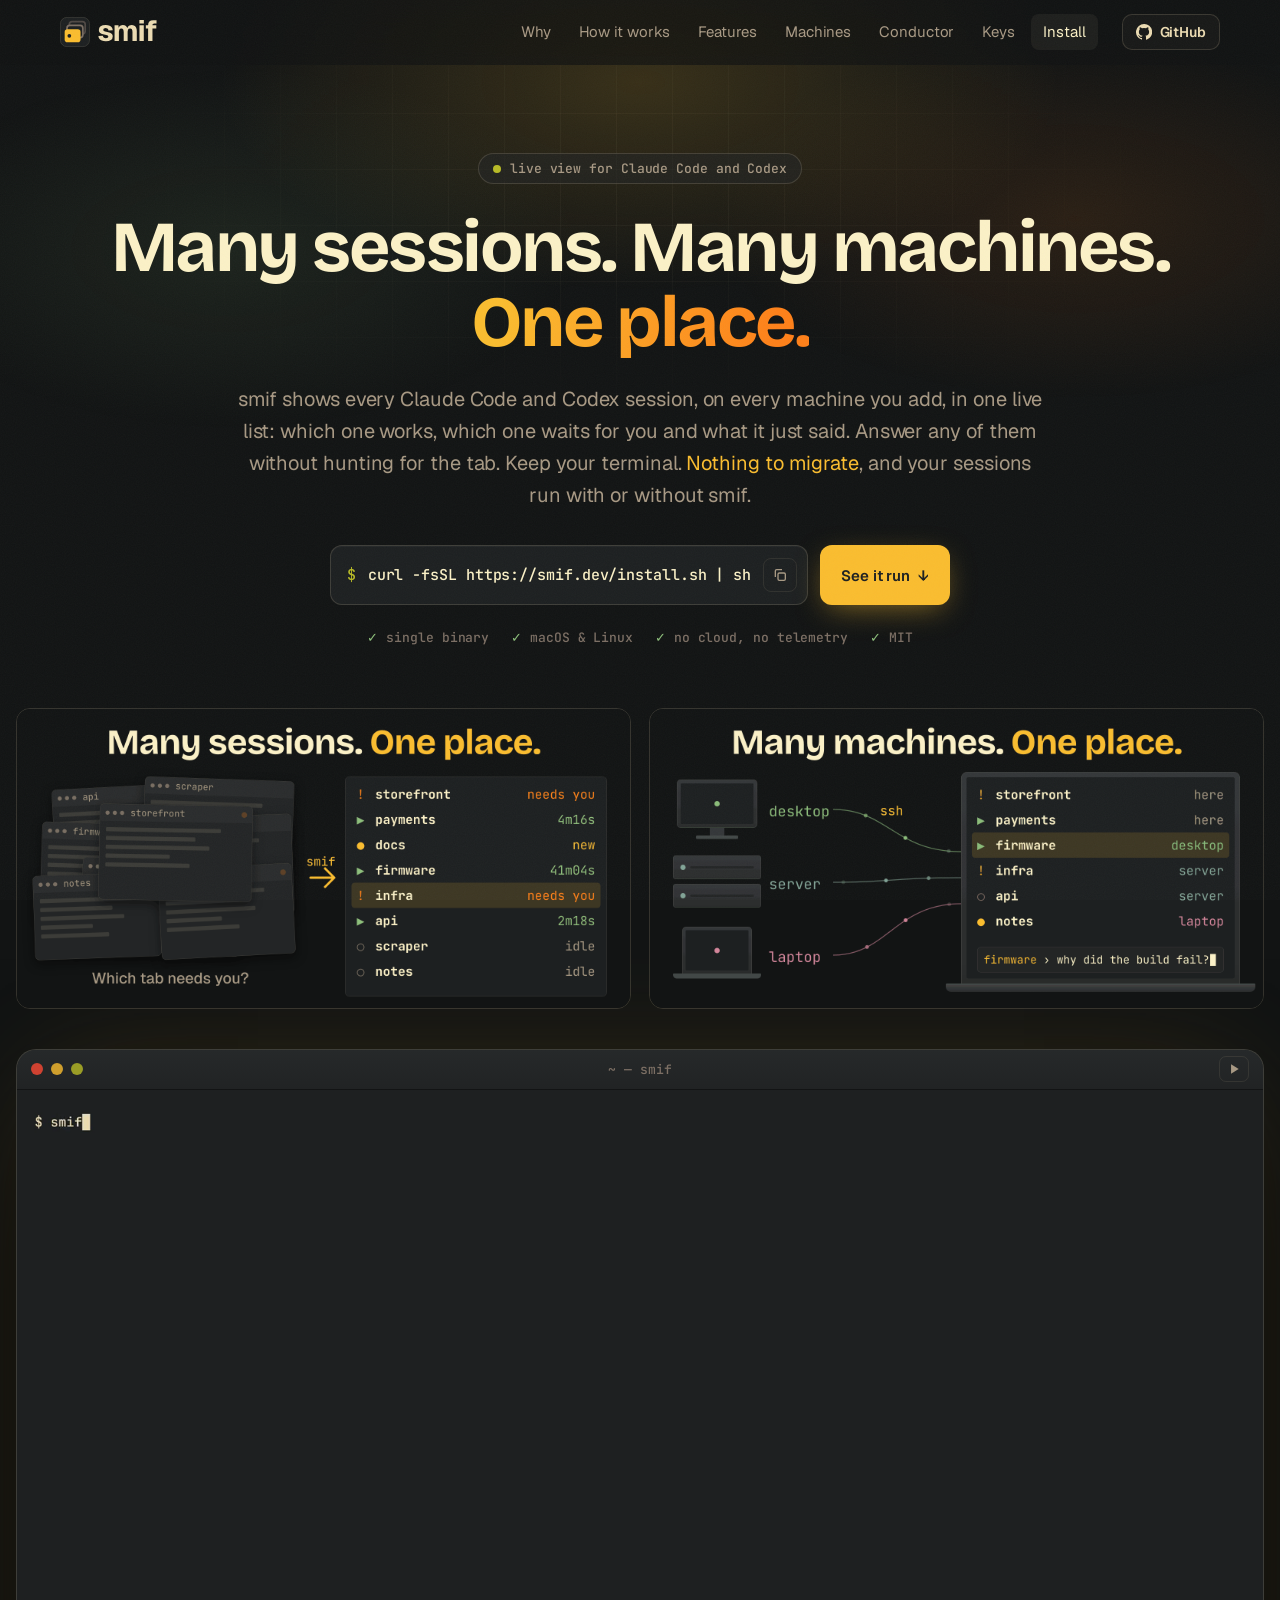
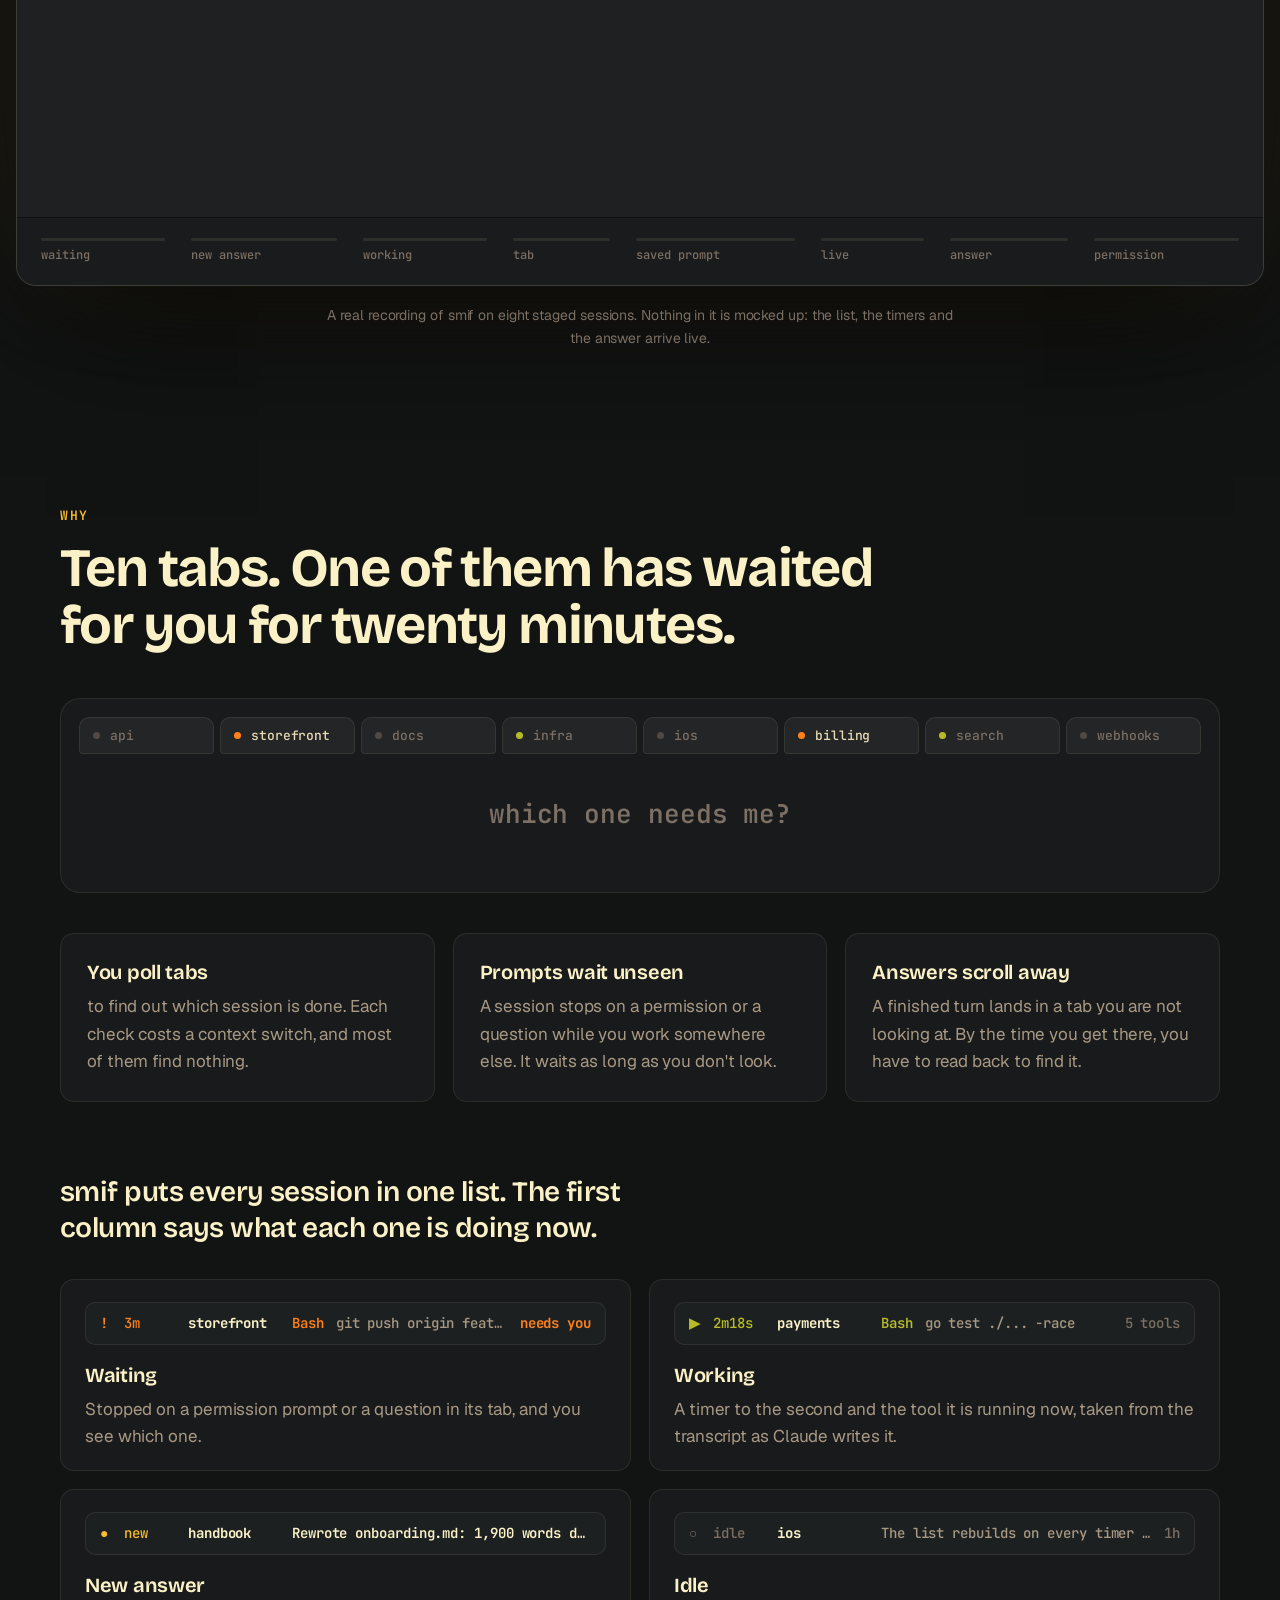
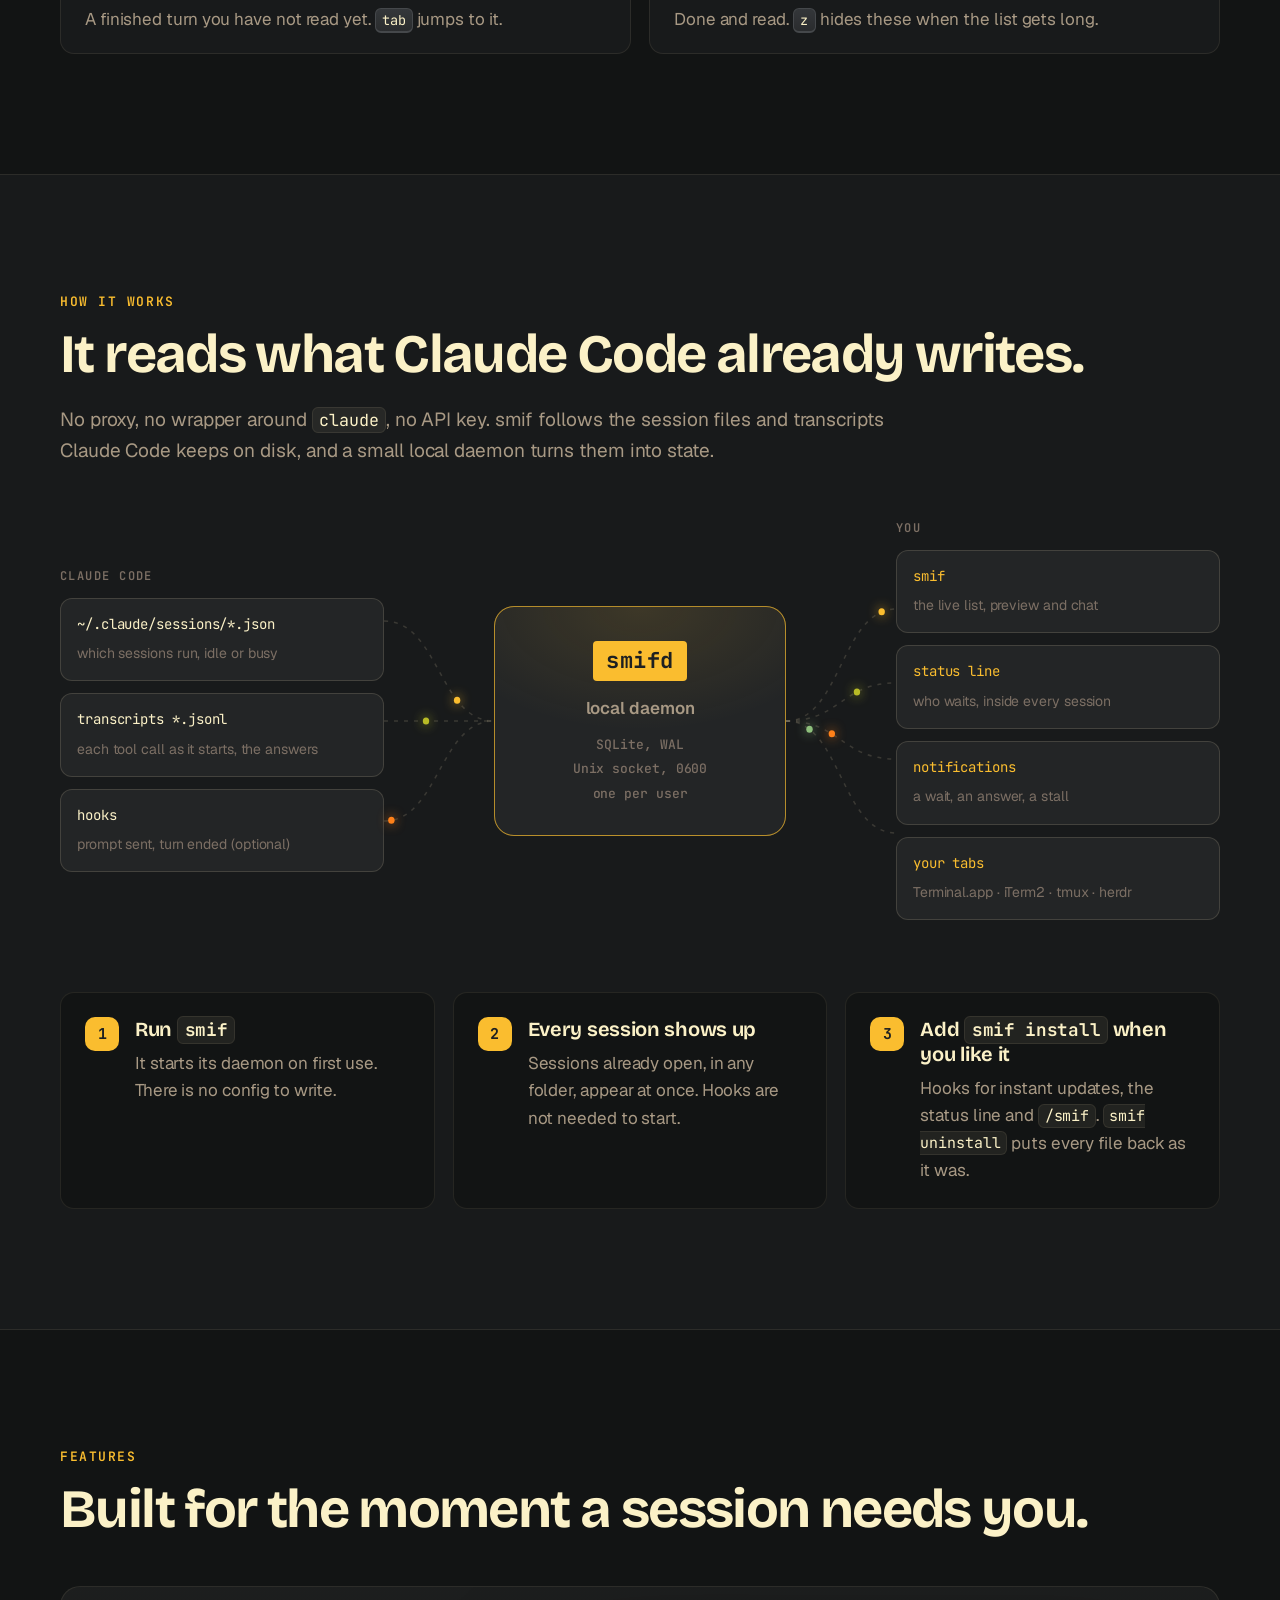
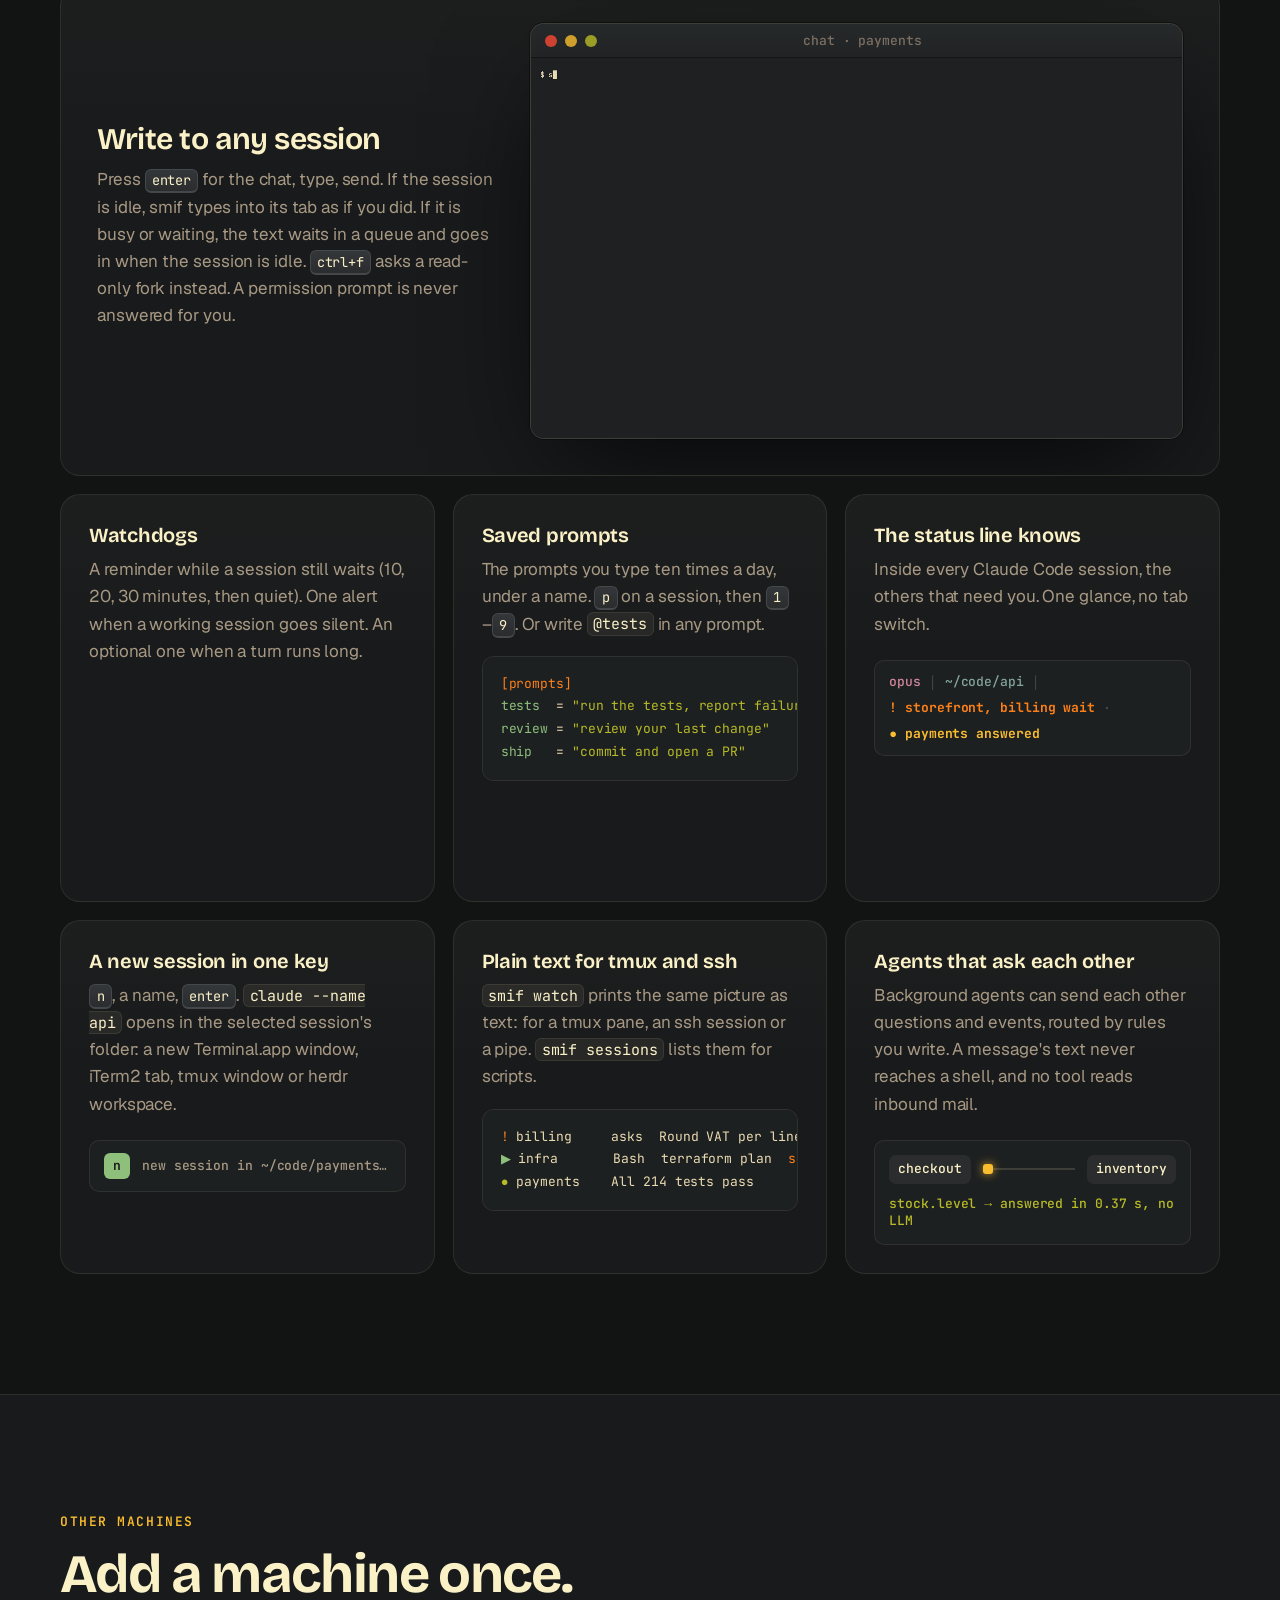
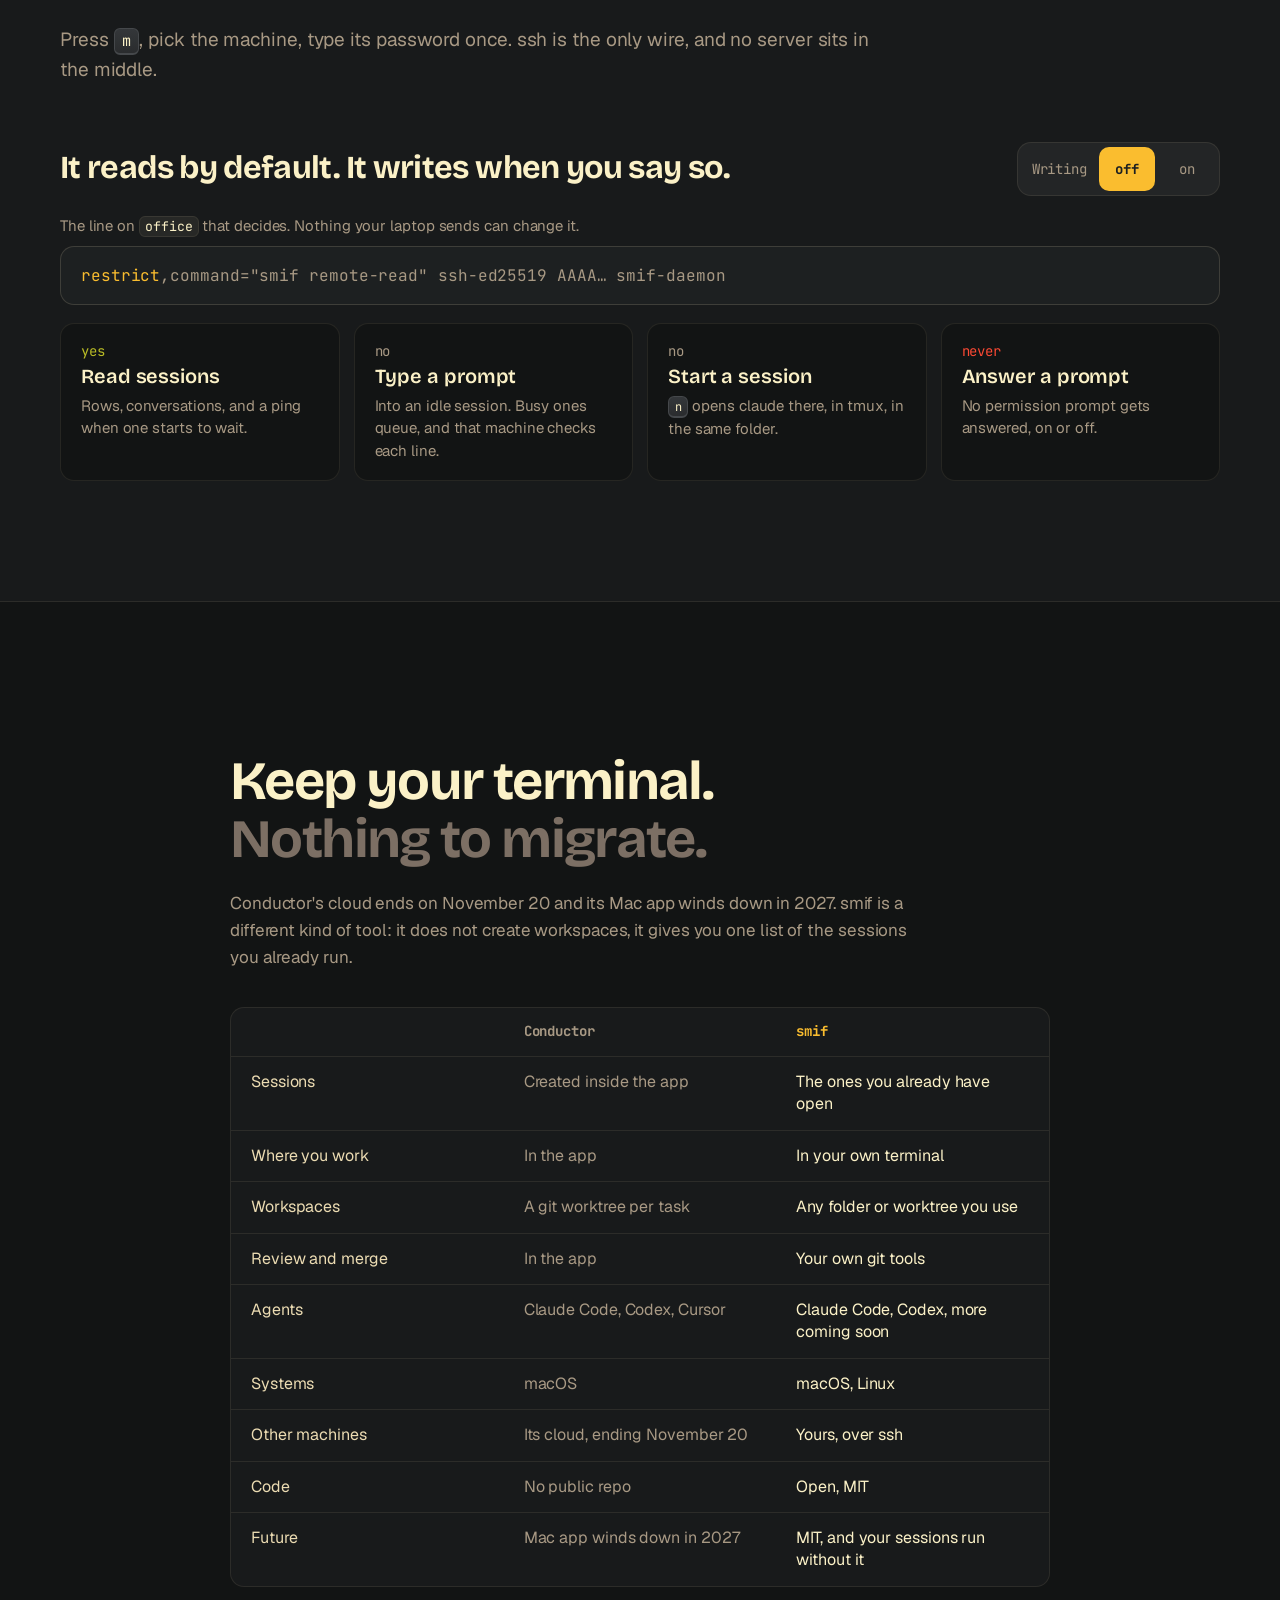
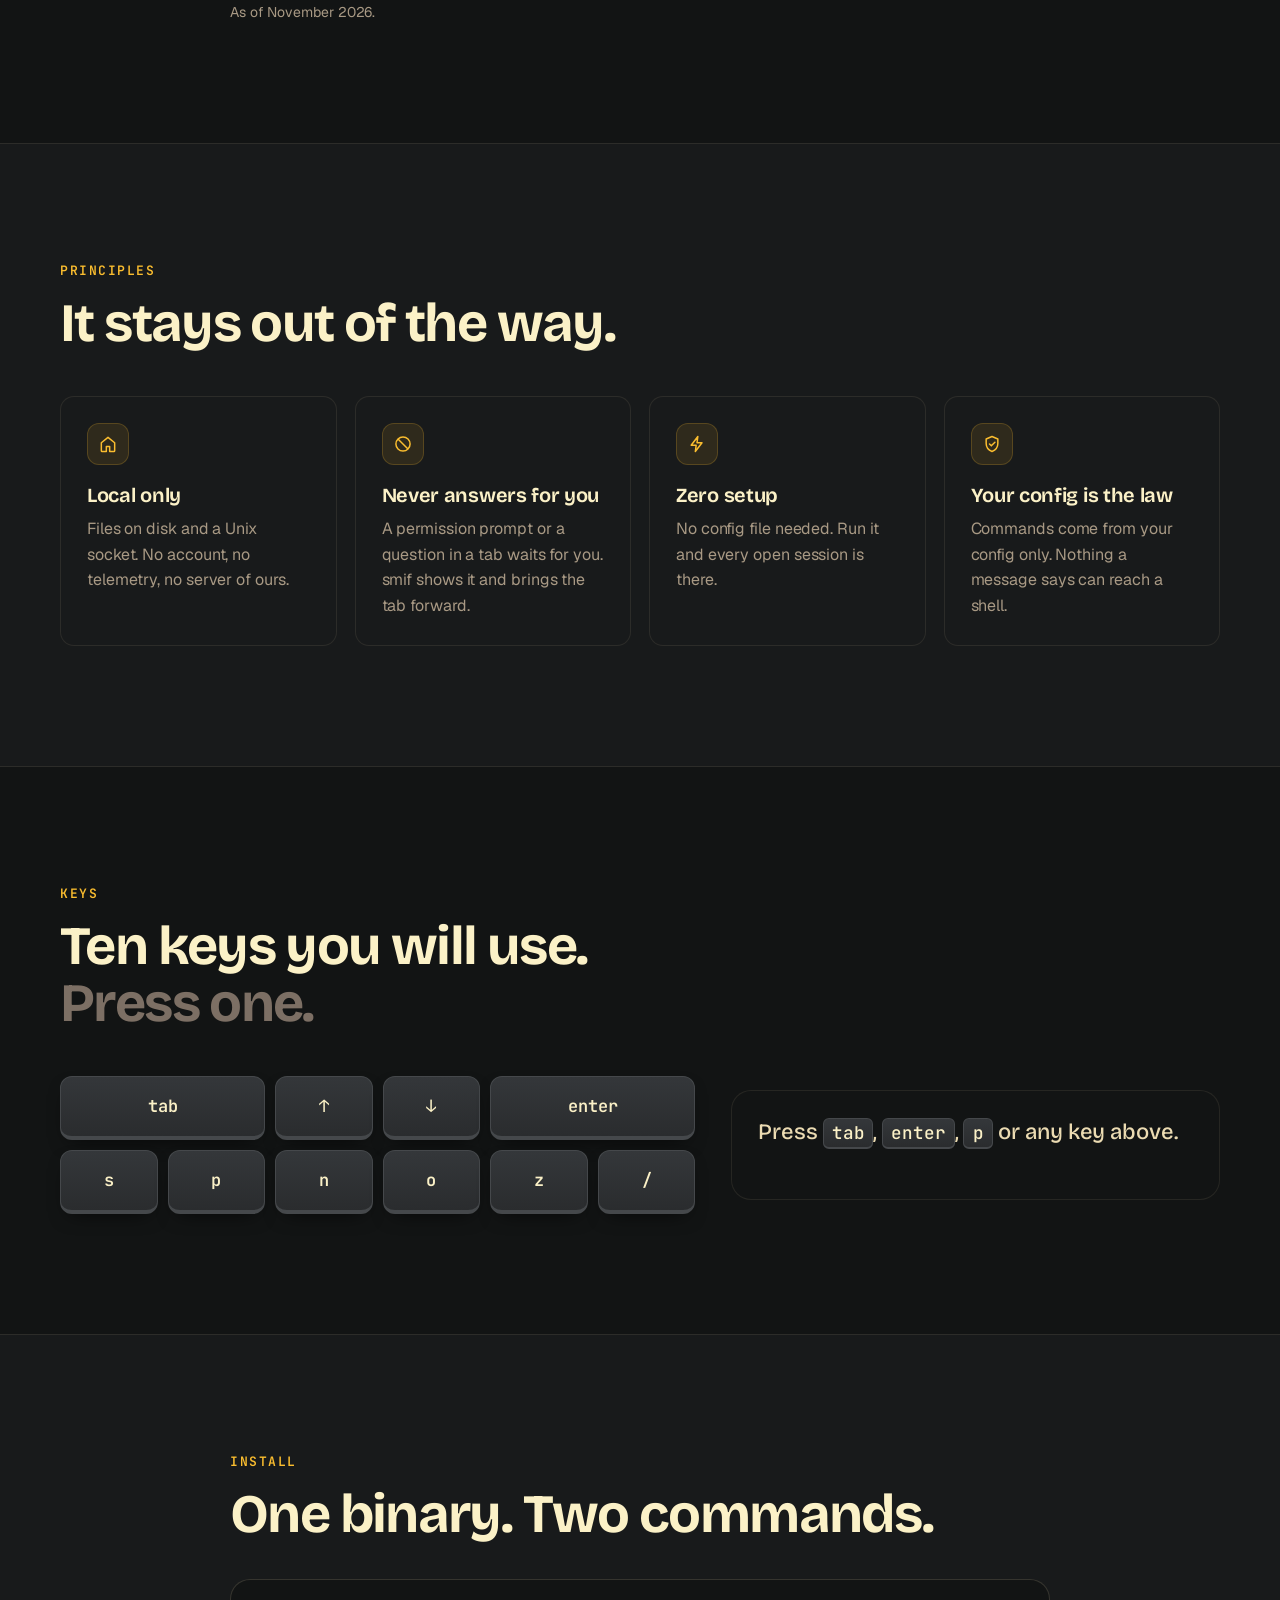
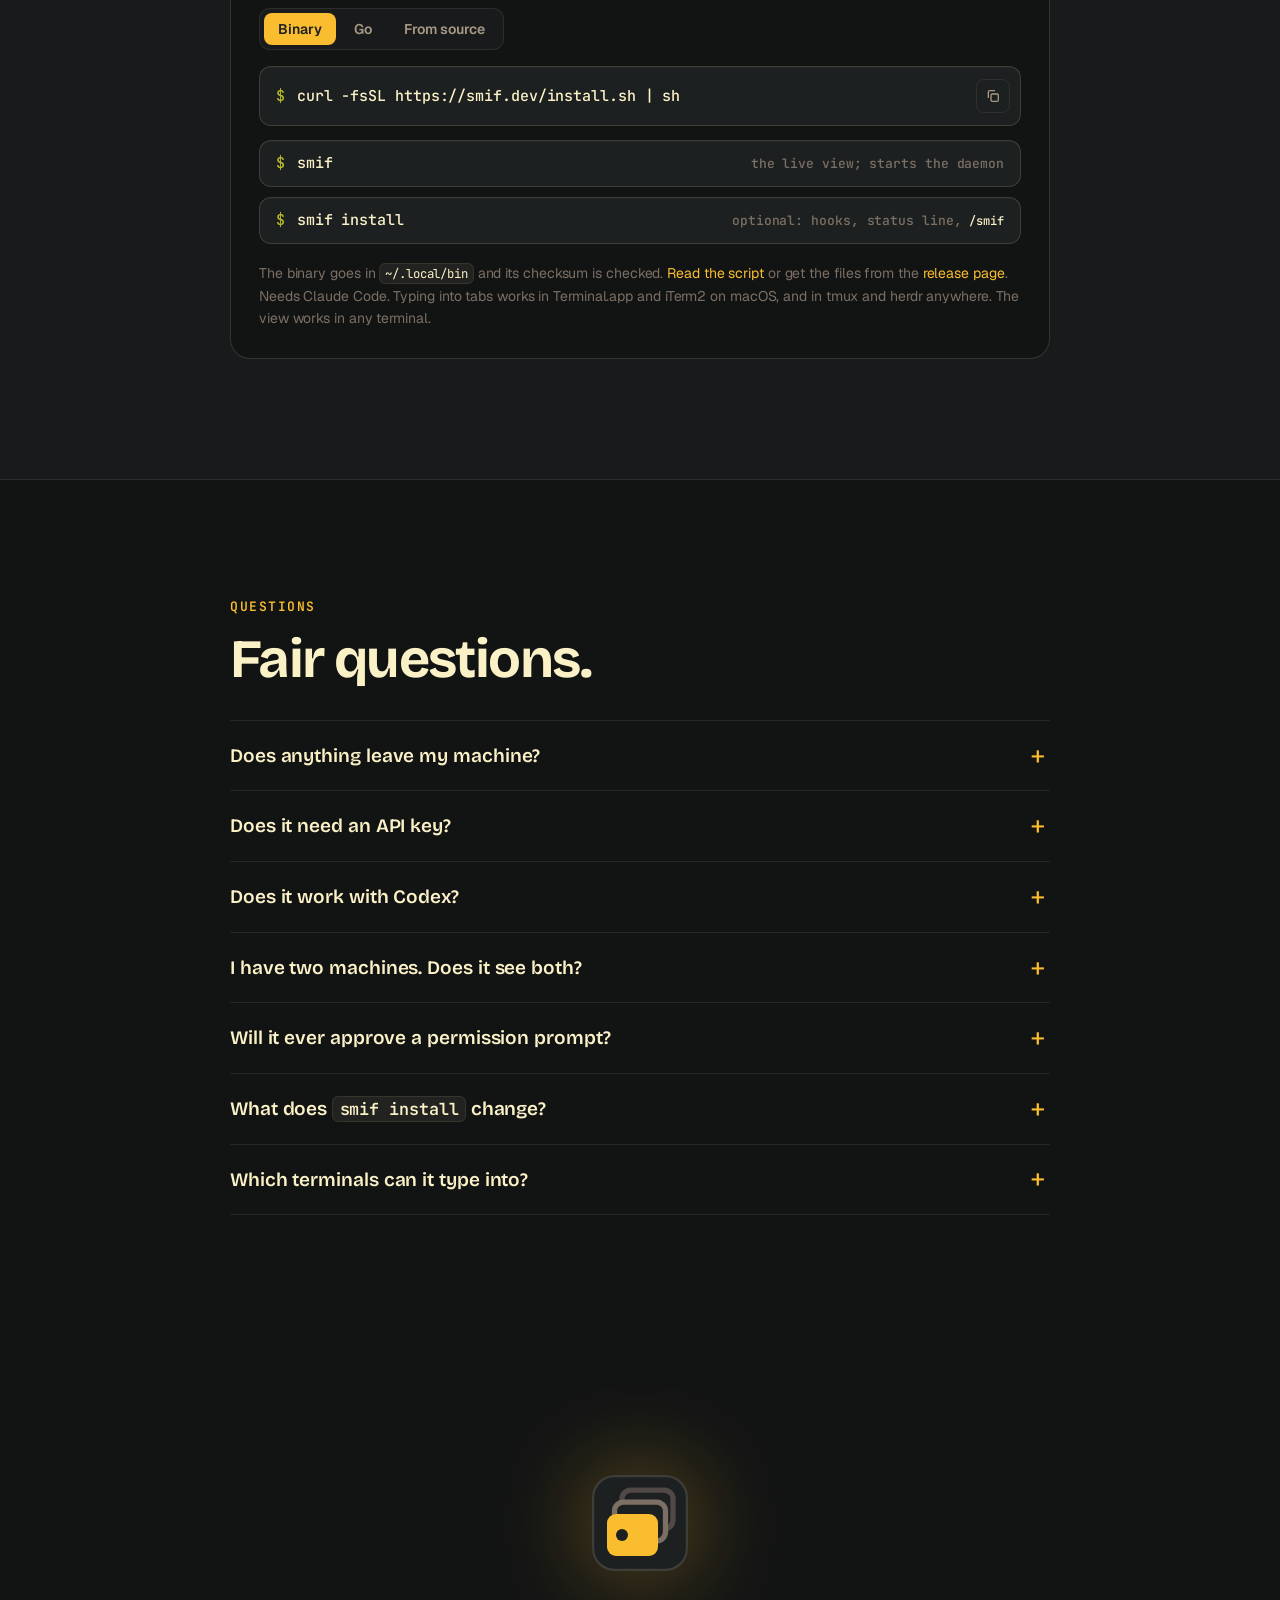
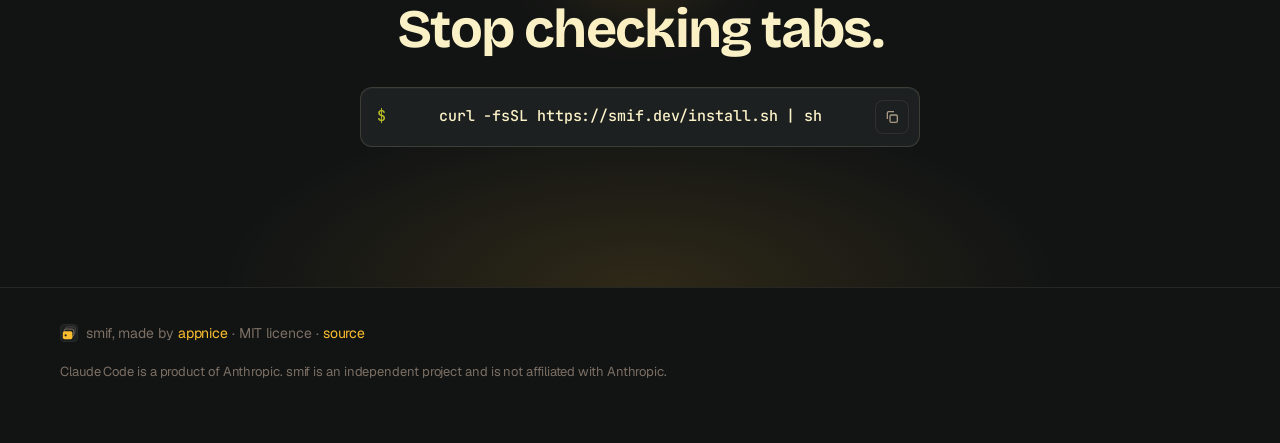
==== commit c5cb98f3: "Move the Conductor section up the page Co-Authored-By: Claude Opus 5.5 <noreply@anthropic.com> Claud" ====
--- a/site/index.html
+++ b/site/index.html
@@ -17,7 +17,7 @@
 <link rel="apple-touch-icon" href="apple-touch-icon.png">
 <link rel="preload" href="fonts/bricolage.woff2" as="font" type="font/woff2" crossorigin>
 <link rel="preload" href="fonts/geist.woff2" as="font" type="font/woff2" crossorigin>
-<link rel="stylesheet" href="styles.css?v=3">
+<link rel="stylesheet" href="styles.css?v=4">
 </head>
 <body>
 <a class="skip" href="#main">Skip to content</a>
@@ -30,6 +30,7 @@
       <a href="#how">How it works</a>
       <a href="#features">Features</a>
       <a href="#machines">Machines</a>
+      <a href="#conductor">Conductor</a>
       <a href="#keys">Keys</a>
       <a href="#install">Install</a>
     </nav>
@@ -48,7 +49,7 @@
   <div class="wrap hero__copy">
     <p class="pill reveal"><span class="dot dot--live" aria-hidden="true"></span> live view for Claude Code and Codex</p>
     <h1 class="hero__title reveal">Many sessions. Many machines.<br><span class="hl">One place.</span></h1>
-    <p class="hero__lede reveal">smif shows every Claude Code and Codex session, on every machine you add, in one live list: which one works, which one waits for you and what it just said. Answer any of them without hunting for the tab. Keep your terminal. Nothing to migrate, and your sessions run with or without smif.</p>
+    <p class="hero__lede reveal">smif shows every Claude Code and Codex session, on every machine you add, in one live list: which one works, which one waits for you and what it just said. Answer any of them without hunting for the tab. Keep your terminal. <a href="#conductor">Nothing to migrate</a>, and your sessions run with or without smif.</p>
     <div class="hero__cta reveal">
       <div class="cmd" data-copy="curl -fsSL https://smif.dev/install.sh | sh">
         <span class="cmd__prompt" aria-hidden="true">$</span>
@@ -304,74 +305,8 @@
   </div>
 </section>
 
-<!-- ============ KEYS ============ -->
-<section class="section" id="keys">
-  <div class="wrap">
-    <p class="eyebrow reveal">Keys</p>
-    <h2 class="h2 reveal">Ten keys you will use.<br><span class="dim">Press one.</span></h2>
-    <div class="keys reveal">
-      <div class="keys__board" role="group" aria-label="Keys">
-        <button type="button" class="key key--wide" data-key="Tab" data-desc="Jump to the next session that needs you: one that waits, or a new answer.">tab</button>
-        <button type="button" class="key" data-key="ArrowUp" data-desc="Move through the list. The preview on the right follows.">↑</button>
-        <button type="button" class="key" data-key="ArrowDown" data-desc="Move through the list. The preview on the right follows.">↓</button>
-        <button type="button" class="key key--wide" data-key="Enter" data-desc="Open the chat with the session: its conversation, live, and a box to write in.">enter</button>
-        <button type="button" class="key" data-key="s" data-desc="Write to the session under the preview: typed into its tab when idle, queued when busy or waiting.">s</button>
-        <button type="button" class="key" data-key="p" data-desc="Saved prompts. Then 1–9 sends one the way s would.">p</button>
-        <button type="button" class="key" data-key="n" data-desc="A new terminal that runs claude in this session's folder. It asks for the name, and which agent when you have more than one.">n</button>
-        <button type="button" class="key" data-key="o" data-desc="Bring the session's tab to the front, to answer its permission prompt or question there.">o</button>
-        <button type="button" class="key" data-key="z" data-desc="Hide or show the quiet sessions: idle, answer read.">z</button>
-        <button type="button" class="key" data-key="/" data-desc="Filter the list by text. enter keeps it, esc clears it.">/</button>
-      </div>
-      <p class="keys__desc" id="keydesc" aria-live="polite">Press <kbd>tab</kbd>, <kbd>enter</kbd>, <kbd>p</kbd> or any key above.</p>
-    </div>
-  </div>
-</section>
-
-<!-- ============ PRINCIPLES ============ -->
-<section class="section section--alt" id="principles">
-  <div class="wrap">
-    <p class="eyebrow reveal">Principles</p>
-    <h2 class="h2 reveal">It stays out of the way.</h2>
-    <div class="grid4">
-      <article class="principle reveal"><span class="principle__i"><svg viewBox="0 0 24 24" width="20" height="20" aria-hidden="true"><path d="M4 10.5 12 4l8 6.5V20a1 1 0 0 1-1 1h-5v-6h-4v6H5a1 1 0 0 1-1-1z" fill="none" stroke="currentColor" stroke-width="1.8" stroke-linejoin="round"/></svg></span><h3>Local only</h3><p>Files on disk and a Unix socket. No account, no telemetry, no server of ours.</p></article>
-      <article class="principle reveal"><span class="principle__i"><svg viewBox="0 0 24 24" width="20" height="20" aria-hidden="true"><circle cx="12" cy="12" r="8.5" fill="none" stroke="currentColor" stroke-width="1.8"/><path d="M6 6l12 12" stroke="currentColor" stroke-width="1.8"/></svg></span><h3>Never answers for you</h3><p>A permission prompt or a question in a tab waits for you. smif shows it and brings the tab forward.</p></article>
-      <article class="principle reveal"><span class="principle__i"><svg viewBox="0 0 24 24" width="20" height="20" aria-hidden="true"><path d="M13 3 5 13.5h6L10 21l8-10.5h-6z" fill="none" stroke="currentColor" stroke-width="1.8" stroke-linejoin="round"/></svg></span><h3>Zero setup</h3><p>No config file needed. Run it and every open session is there.</p></article>
-      <article class="principle reveal"><span class="principle__i"><svg viewBox="0 0 24 24" width="20" height="20" aria-hidden="true"><path d="M12 3 5 6v5.5c0 4.4 3 8 7 9.5 4-1.5 7-5.1 7-9.5V6z" fill="none" stroke="currentColor" stroke-width="1.8" stroke-linejoin="round"/><path d="m9 12 2.2 2.2L15.5 10" fill="none" stroke="currentColor" stroke-width="1.8" stroke-linecap="round" stroke-linejoin="round"/></svg></span><h3>Your config is the law</h3><p>Commands come from your config only. Nothing a message says can reach a shell.</p></article>
-    </div>
-  </div>
-</section>
-
-<!-- ============ INSTALL ============ -->
-<section class="section" id="install">
-  <div class="wrap wrap--narrow">
-    <p class="eyebrow reveal">Install</p>
-    <h2 class="h2 reveal">One binary. Two commands.</h2>
-    <div class="install reveal">
-      <div class="install__tabs" role="tablist" aria-label="Install method">
-        <button type="button" role="tab" aria-selected="true" aria-controls="inst-bin" id="tab-bin">Binary</button>
-        <button type="button" role="tab" aria-selected="false" aria-controls="inst-go" id="tab-go">Go</button>
-        <button type="button" role="tab" aria-selected="false" aria-controls="inst-src" id="tab-src">From source</button>
-      </div>
-      <div class="install__panel" role="tabpanel" id="inst-bin" aria-labelledby="tab-bin">
-        <div class="cmd" data-copy="curl -fsSL https://smif.dev/install.sh | sh"><span class="cmd__prompt" aria-hidden="true">$</span><code>curl -fsSL https://smif.dev/install.sh | sh</code><button class="cmd__copy" type="button" aria-label="Copy"><svg viewBox="0 0 24 24" width="16" height="16" aria-hidden="true"><rect x="9" y="9" width="11" height="11" rx="2" fill="none" stroke="currentColor" stroke-width="2"/><path d="M5 15V6a2 2 0 0 1 2-2h8" fill="none" stroke="currentColor" stroke-width="2"/></svg></button></div>
-      </div>
-      <div class="install__panel" role="tabpanel" id="inst-go" aria-labelledby="tab-go" hidden>
-        <div class="cmd" data-copy="go install github.com/appnice/smif/cmd/smif@latest"><span class="cmd__prompt" aria-hidden="true">$</span><code>go install github.com/appnice/smif/cmd/smif@latest</code><button class="cmd__copy" type="button" aria-label="Copy"><svg viewBox="0 0 24 24" width="16" height="16" aria-hidden="true"><rect x="9" y="9" width="11" height="11" rx="2" fill="none" stroke="currentColor" stroke-width="2"/><path d="M5 15V6a2 2 0 0 1 2-2h8" fill="none" stroke="currentColor" stroke-width="2"/></svg></button></div>
-      </div>
-      <div class="install__panel" role="tabpanel" id="inst-src" aria-labelledby="tab-src" hidden>
-        <div class="cmd" data-copy="git clone https://github.com/appnice/smif && cd smif && make install-local"><span class="cmd__prompt" aria-hidden="true">$</span><code>git clone https://github.com/appnice/smif &amp;&amp; cd smif &amp;&amp; make install-local</code><button class="cmd__copy" type="button" aria-label="Copy"><svg viewBox="0 0 24 24" width="16" height="16" aria-hidden="true"><rect x="9" y="9" width="11" height="11" rx="2" fill="none" stroke="currentColor" stroke-width="2"/><path d="M5 15V6a2 2 0 0 1 2-2h8" fill="none" stroke="currentColor" stroke-width="2"/></svg></button></div>
-      </div>
-      <ol class="install__then">
-        <li><div class="cmd cmd--plain" data-copy="smif"><span class="cmd__prompt" aria-hidden="true">$</span><code>smif</code><span class="cmd__note">the live view; starts the daemon</span></div></li>
-        <li><div class="cmd cmd--plain" data-copy="smif install"><span class="cmd__prompt" aria-hidden="true">$</span><code>smif install</code><span class="cmd__note">optional: hooks, status line, <code>/smif</code></span></div></li>
-      </ol>
-      <p class="install__req">The binary goes in <code>~/.local/bin</code> and its checksum is checked. <a href="https://github.com/appnice/smif/blob/main/site/install.sh">Read the script</a> or get the files from the <a href="https://github.com/appnice/smif/releases/latest">release page</a>. Needs Claude Code. Typing into tabs works in Terminal.app and iTerm2 on macOS, and in tmux and herdr anywhere. The view works in any terminal.</p>
-    </div>
-  </div>
-</section>
-
 <!-- ============ CONDUCTOR ============ -->
-<section class="section section--alt" id="conductor">
+<section class="section" id="conductor">
   <div class="wrap wrap--narrow">
     <p class="eyebrow reveal">Coming from Conductor?</p>
     <h2 class="h2 reveal">Keep your terminal.<br><span class="dim">Nothing to migrate.</span></h2>
@@ -396,6 +331,72 @@
   </div>
 </section>
 
+<!-- ============ PRINCIPLES ============ -->
+<section class="section section--alt" id="principles">
+  <div class="wrap">
+    <p class="eyebrow reveal">Principles</p>
+    <h2 class="h2 reveal">It stays out of the way.</h2>
+    <div class="grid4">
+      <article class="principle reveal"><span class="principle__i"><svg viewBox="0 0 24 24" width="20" height="20" aria-hidden="true"><path d="M4 10.5 12 4l8 6.5V20a1 1 0 0 1-1 1h-5v-6h-4v6H5a1 1 0 0 1-1-1z" fill="none" stroke="currentColor" stroke-width="1.8" stroke-linejoin="round"/></svg></span><h3>Local only</h3><p>Files on disk and a Unix socket. No account, no telemetry, no server of ours.</p></article>
+      <article class="principle reveal"><span class="principle__i"><svg viewBox="0 0 24 24" width="20" height="20" aria-hidden="true"><circle cx="12" cy="12" r="8.5" fill="none" stroke="currentColor" stroke-width="1.8"/><path d="M6 6l12 12" stroke="currentColor" stroke-width="1.8"/></svg></span><h3>Never answers for you</h3><p>A permission prompt or a question in a tab waits for you. smif shows it and brings the tab forward.</p></article>
+      <article class="principle reveal"><span class="principle__i"><svg viewBox="0 0 24 24" width="20" height="20" aria-hidden="true"><path d="M13 3 5 13.5h6L10 21l8-10.5h-6z" fill="none" stroke="currentColor" stroke-width="1.8" stroke-linejoin="round"/></svg></span><h3>Zero setup</h3><p>No config file needed. Run it and every open session is there.</p></article>
+      <article class="principle reveal"><span class="principle__i"><svg viewBox="0 0 24 24" width="20" height="20" aria-hidden="true"><path d="M12 3 5 6v5.5c0 4.4 3 8 7 9.5 4-1.5 7-5.1 7-9.5V6z" fill="none" stroke="currentColor" stroke-width="1.8" stroke-linejoin="round"/><path d="m9 12 2.2 2.2L15.5 10" fill="none" stroke="currentColor" stroke-width="1.8" stroke-linecap="round" stroke-linejoin="round"/></svg></span><h3>Your config is the law</h3><p>Commands come from your config only. Nothing a message says can reach a shell.</p></article>
+    </div>
+  </div>
+</section>
+
+<!-- ============ KEYS ============ -->
+<section class="section" id="keys">
+  <div class="wrap">
+    <p class="eyebrow reveal">Keys</p>
+    <h2 class="h2 reveal">Ten keys you will use.<br><span class="dim">Press one.</span></h2>
+    <div class="keys reveal">
+      <div class="keys__board" role="group" aria-label="Keys">
+        <button type="button" class="key key--wide" data-key="Tab" data-desc="Jump to the next session that needs you: one that waits, or a new answer.">tab</button>
+        <button type="button" class="key" data-key="ArrowUp" data-desc="Move through the list. The preview on the right follows.">↑</button>
+        <button type="button" class="key" data-key="ArrowDown" data-desc="Move through the list. The preview on the right follows.">↓</button>
+        <button type="button" class="key key--wide" data-key="Enter" data-desc="Open the chat with the session: its conversation, live, and a box to write in.">enter</button>
+        <button type="button" class="key" data-key="s" data-desc="Write to the session under the preview: typed into its tab when idle, queued when busy or waiting.">s</button>
+        <button type="button" class="key" data-key="p" data-desc="Saved prompts. Then 1–9 sends one the way s would.">p</button>
+        <button type="button" class="key" data-key="n" data-desc="A new terminal that runs claude in this session's folder. It asks for the name, and which agent when you have more than one.">n</button>
+        <button type="button" class="key" data-key="o" data-desc="Bring the session's tab to the front, to answer its permission prompt or question there.">o</button>
+        <button type="button" class="key" data-key="z" data-desc="Hide or show the quiet sessions: idle, answer read.">z</button>
+        <button type="button" class="key" data-key="/" data-desc="Filter the list by text. enter keeps it, esc clears it.">/</button>
+      </div>
+      <p class="keys__desc" id="keydesc" aria-live="polite">Press <kbd>tab</kbd>, <kbd>enter</kbd>, <kbd>p</kbd> or any key above.</p>
+    </div>
+  </div>
+</section>
+
+<!-- ============ INSTALL ============ -->
+<section class="section section--alt" id="install">
+  <div class="wrap wrap--narrow">
+    <p class="eyebrow reveal">Install</p>
+    <h2 class="h2 reveal">One binary. Two commands.</h2>
+    <div class="install reveal">
+      <div class="install__tabs" role="tablist" aria-label="Install method">
+        <button type="button" role="tab" aria-selected="true" aria-controls="inst-bin" id="tab-bin">Binary</button>
+        <button type="button" role="tab" aria-selected="false" aria-controls="inst-go" id="tab-go">Go</button>
+        <button type="button" role="tab" aria-selected="false" aria-controls="inst-src" id="tab-src">From source</button>
+      </div>
+      <div class="install__panel" role="tabpanel" id="inst-bin" aria-labelledby="tab-bin">
+        <div class="cmd" data-copy="curl -fsSL https://smif.dev/install.sh | sh"><span class="cmd__prompt" aria-hidden="true">$</span><code>curl -fsSL https://smif.dev/install.sh | sh</code><button class="cmd__copy" type="button" aria-label="Copy"><svg viewBox="0 0 24 24" width="16" height="16" aria-hidden="true"><rect x="9" y="9" width="11" height="11" rx="2" fill="none" stroke="currentColor" stroke-width="2"/><path d="M5 15V6a2 2 0 0 1 2-2h8" fill="none" stroke="currentColor" stroke-width="2"/></svg></button></div>
+      </div>
+      <div class="install__panel" role="tabpanel" id="inst-go" aria-labelledby="tab-go" hidden>
+        <div class="cmd" data-copy="go install github.com/appnice/smif/cmd/smif@latest"><span class="cmd__prompt" aria-hidden="true">$</span><code>go install github.com/appnice/smif/cmd/smif@latest</code><button class="cmd__copy" type="button" aria-label="Copy"><svg viewBox="0 0 24 24" width="16" height="16" aria-hidden="true"><rect x="9" y="9" width="11" height="11" rx="2" fill="none" stroke="currentColor" stroke-width="2"/><path d="M5 15V6a2 2 0 0 1 2-2h8" fill="none" stroke="currentColor" stroke-width="2"/></svg></button></div>
+      </div>
+      <div class="install__panel" role="tabpanel" id="inst-src" aria-labelledby="tab-src" hidden>
+        <div class="cmd" data-copy="git clone https://github.com/appnice/smif && cd smif && make install-local"><span class="cmd__prompt" aria-hidden="true">$</span><code>git clone https://github.com/appnice/smif &amp;&amp; cd smif &amp;&amp; make install-local</code><button class="cmd__copy" type="button" aria-label="Copy"><svg viewBox="0 0 24 24" width="16" height="16" aria-hidden="true"><rect x="9" y="9" width="11" height="11" rx="2" fill="none" stroke="currentColor" stroke-width="2"/><path d="M5 15V6a2 2 0 0 1 2-2h8" fill="none" stroke="currentColor" stroke-width="2"/></svg></button></div>
+      </div>
+      <ol class="install__then">
+        <li><div class="cmd cmd--plain" data-copy="smif"><span class="cmd__prompt" aria-hidden="true">$</span><code>smif</code><span class="cmd__note">the live view; starts the daemon</span></div></li>
+        <li><div class="cmd cmd--plain" data-copy="smif install"><span class="cmd__prompt" aria-hidden="true">$</span><code>smif install</code><span class="cmd__note">optional: hooks, status line, <code>/smif</code></span></div></li>
+      </ol>
+      <p class="install__req">The binary goes in <code>~/.local/bin</code> and its checksum is checked. <a href="https://github.com/appnice/smif/blob/main/site/install.sh">Read the script</a> or get the files from the <a href="https://github.com/appnice/smif/releases/latest">release page</a>. Needs Claude Code. Typing into tabs works in Terminal.app and iTerm2 on macOS, and in tmux and herdr anywhere. The view works in any terminal.</p>
+    </div>
+  </div>
+</section>
+
 <!-- ============ FAQ ============ -->
 <section class="section" id="faq">
   <div class="wrap wrap--narrow">
--- a/site/styles.css
+++ b/site/styles.css
@@ -81,7 +81,7 @@
 .nav__links { display: flex; gap: 4px; margin-left: auto; }
 .nav__links a { color: var(--dim); font-size: 15px; padding: 6px 12px; border-radius: 8px; transition: color .2s, background .2s; }
 .nav__links a:hover, .nav__links a.is-active { color: var(--fg-hi); background: rgba(235, 219, 178, .06); text-decoration: none; }
-@media (max-width: 820px) { .nav__links { display: none; } .nav .btn { margin-left: auto; } }
+@media (max-width: 899px) { .nav__links { display: none; } .nav .btn { margin-left: auto; } }
 
 /* ---------- buttons, commands ---------- */
 .btn { display: inline-flex; align-items: center; gap: 8px; font: 600 15px/1 var(--text); padding: 14px 20px; border-radius: 12px; border: 1px solid transparent; cursor: pointer; transition: transform .2s var(--ease), background .2s, border-color .2s, box-shadow .2s; }
@@ -325,7 +325,7 @@
 .principle p { color: var(--dim); margin: 0; font-size: 16px; }
 .principle__i { display: grid; place-items: center; width: 42px; height: 42px; margin-bottom: 18px; border-radius: 12px; font-size: 20px; background: rgba(250, 189, 47, .1); color: var(--yellow); border: 1px solid rgba(250, 189, 47, .2); }
 .vs__lede { color: var(--dim); margin: 18px 0 0; max-width: 62ch; }
-.vs { margin-top: 36px; border: 1px solid var(--line); border-radius: var(--r); background: var(--bg); overflow: hidden; }
+.vs { margin-top: 36px; border: 1px solid var(--line); border-radius: var(--r); background: var(--bg-2); overflow: hidden; }
 .vs table { width: 100%; border-collapse: collapse; table-layout: fixed; }
 .vs th, .vs td { padding: 14px 20px; text-align: left; vertical-align: top; font-size: 16px; font-weight: 400; line-height: 1.4; color: var(--dim); }
 .vs tbody tr { border-top: 1px solid var(--line); }
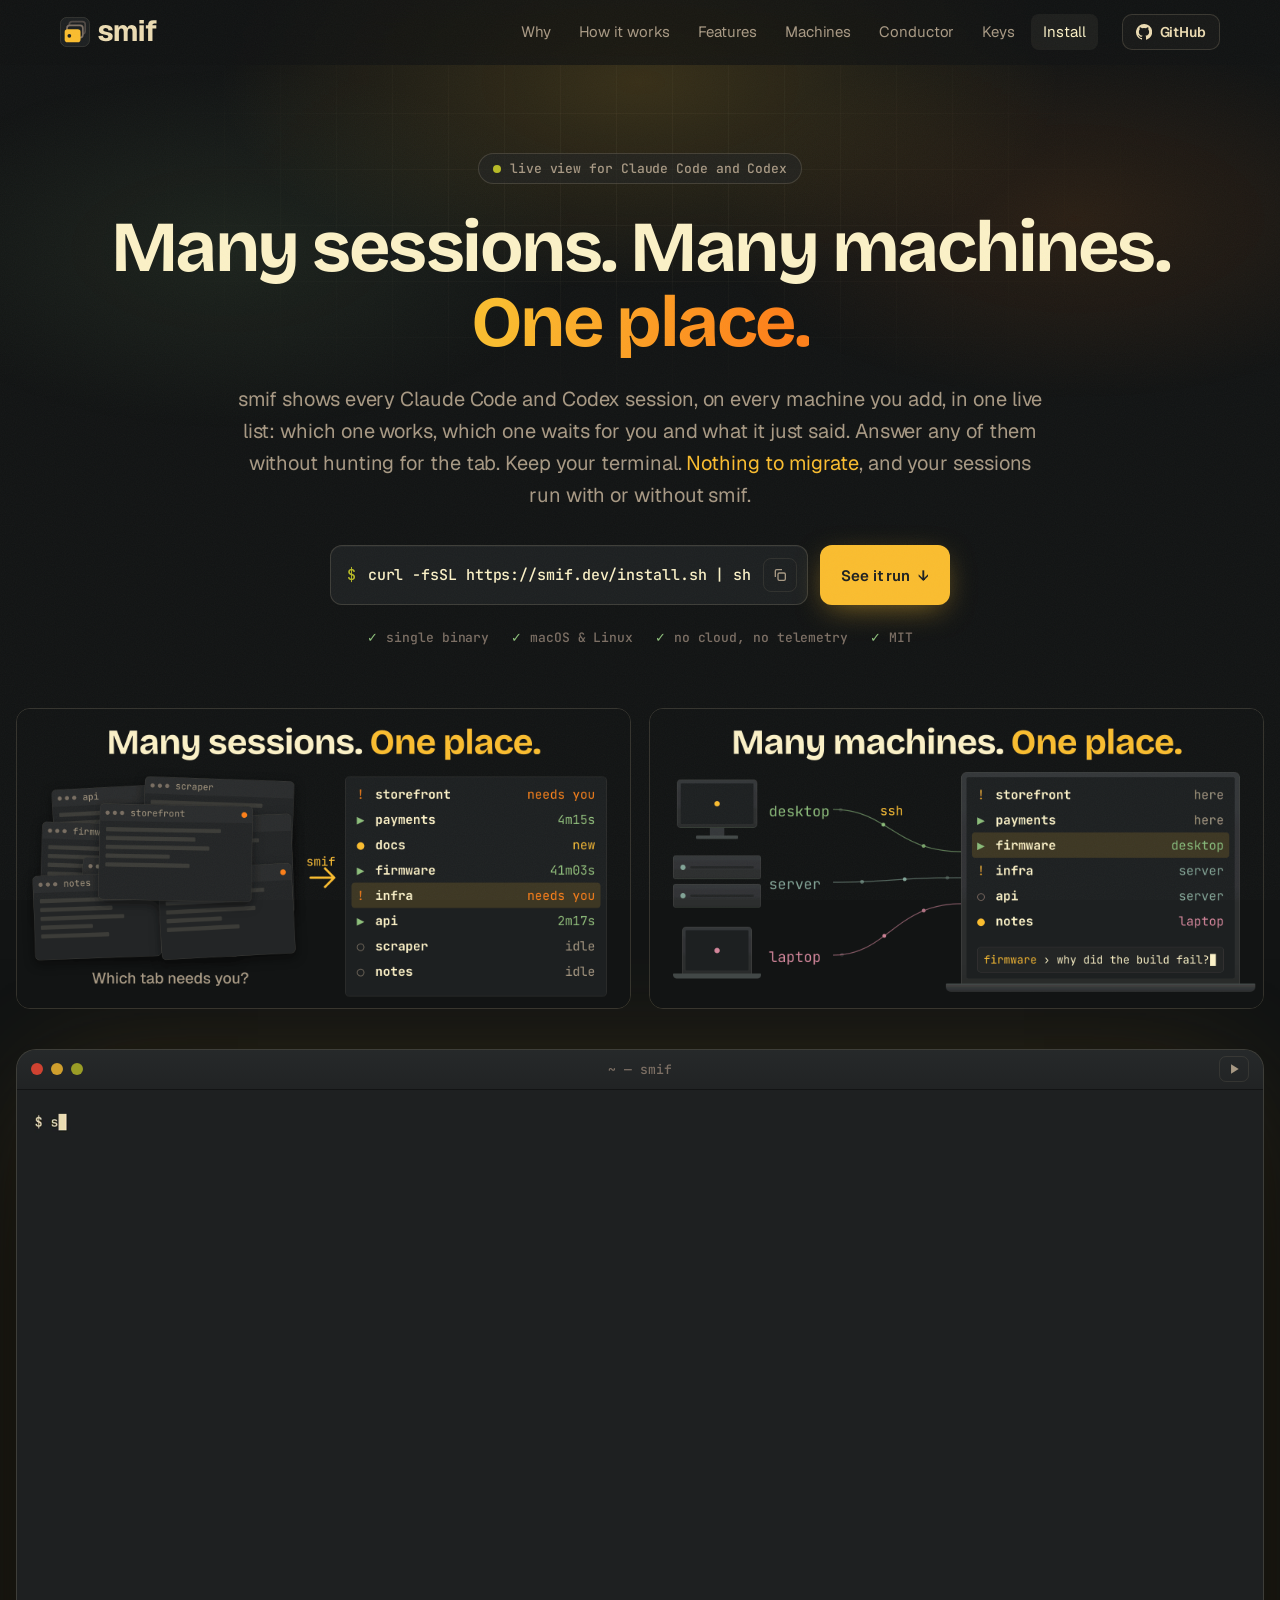
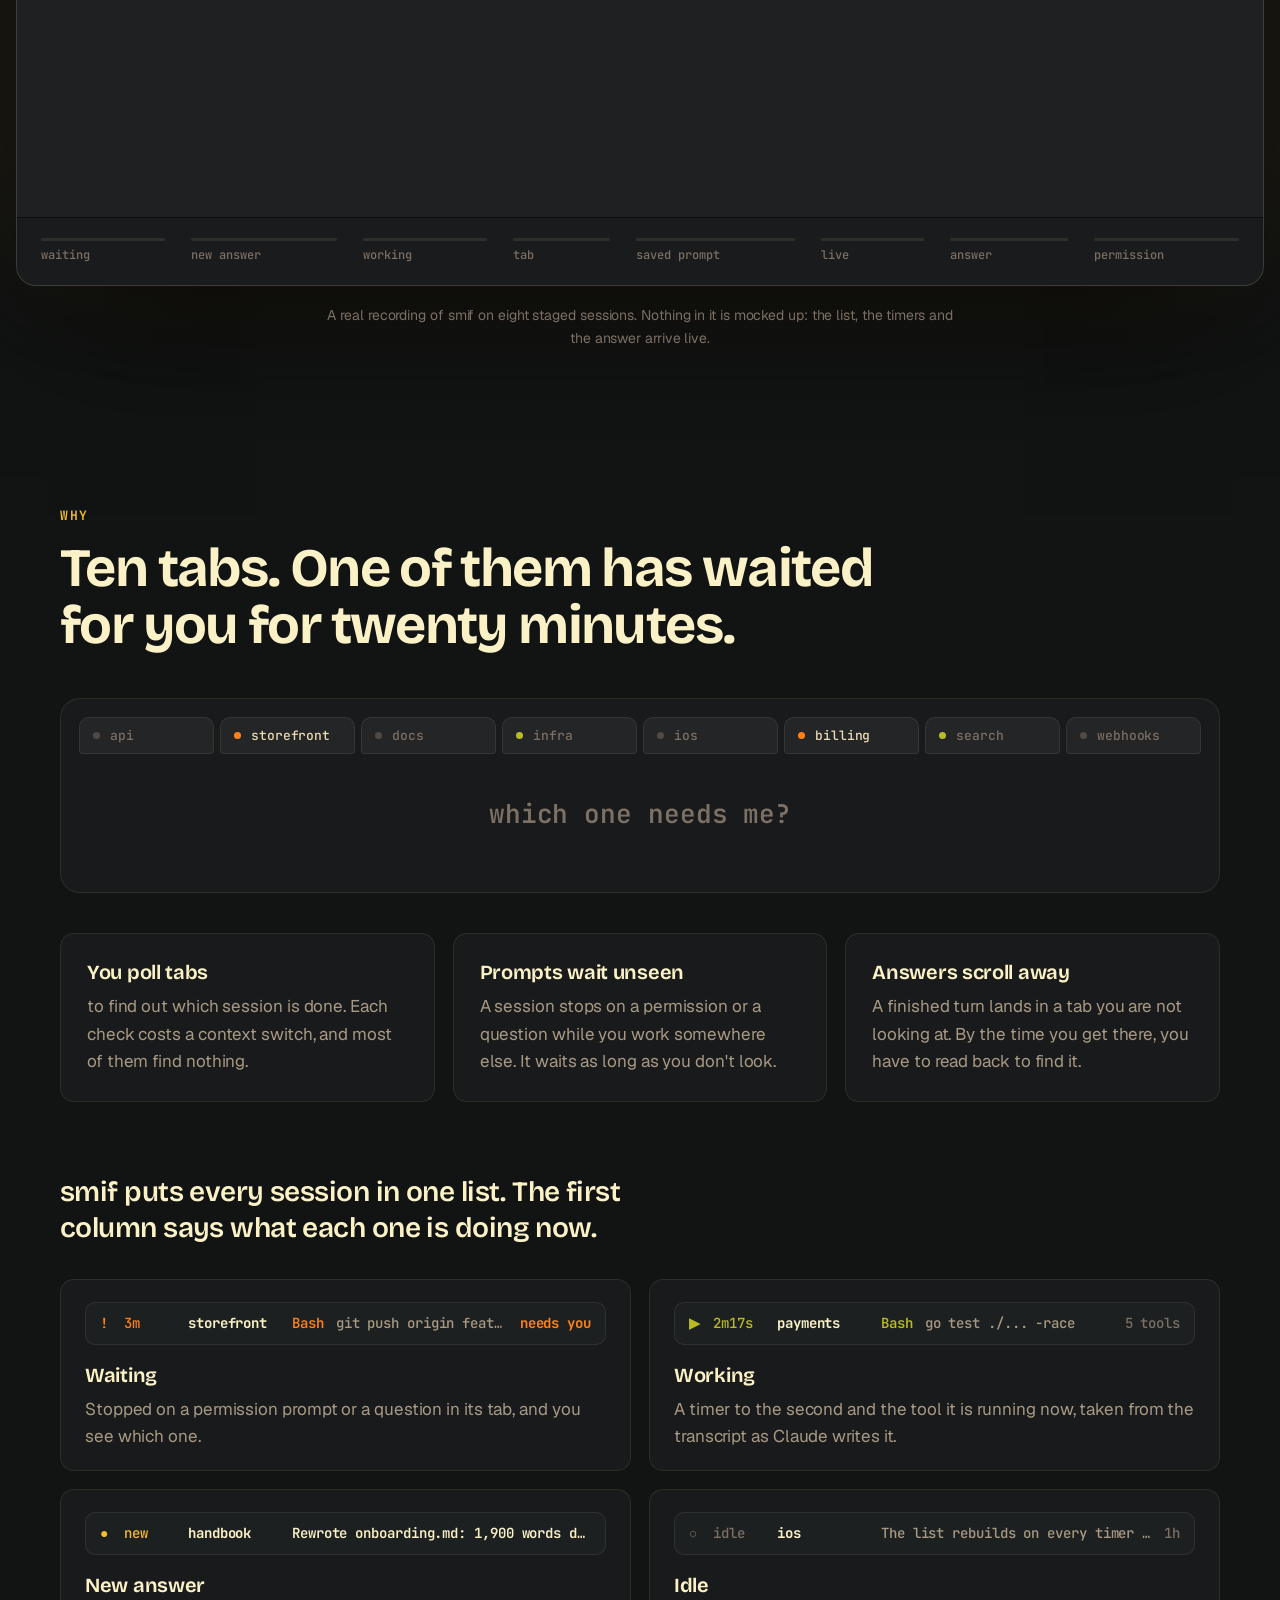
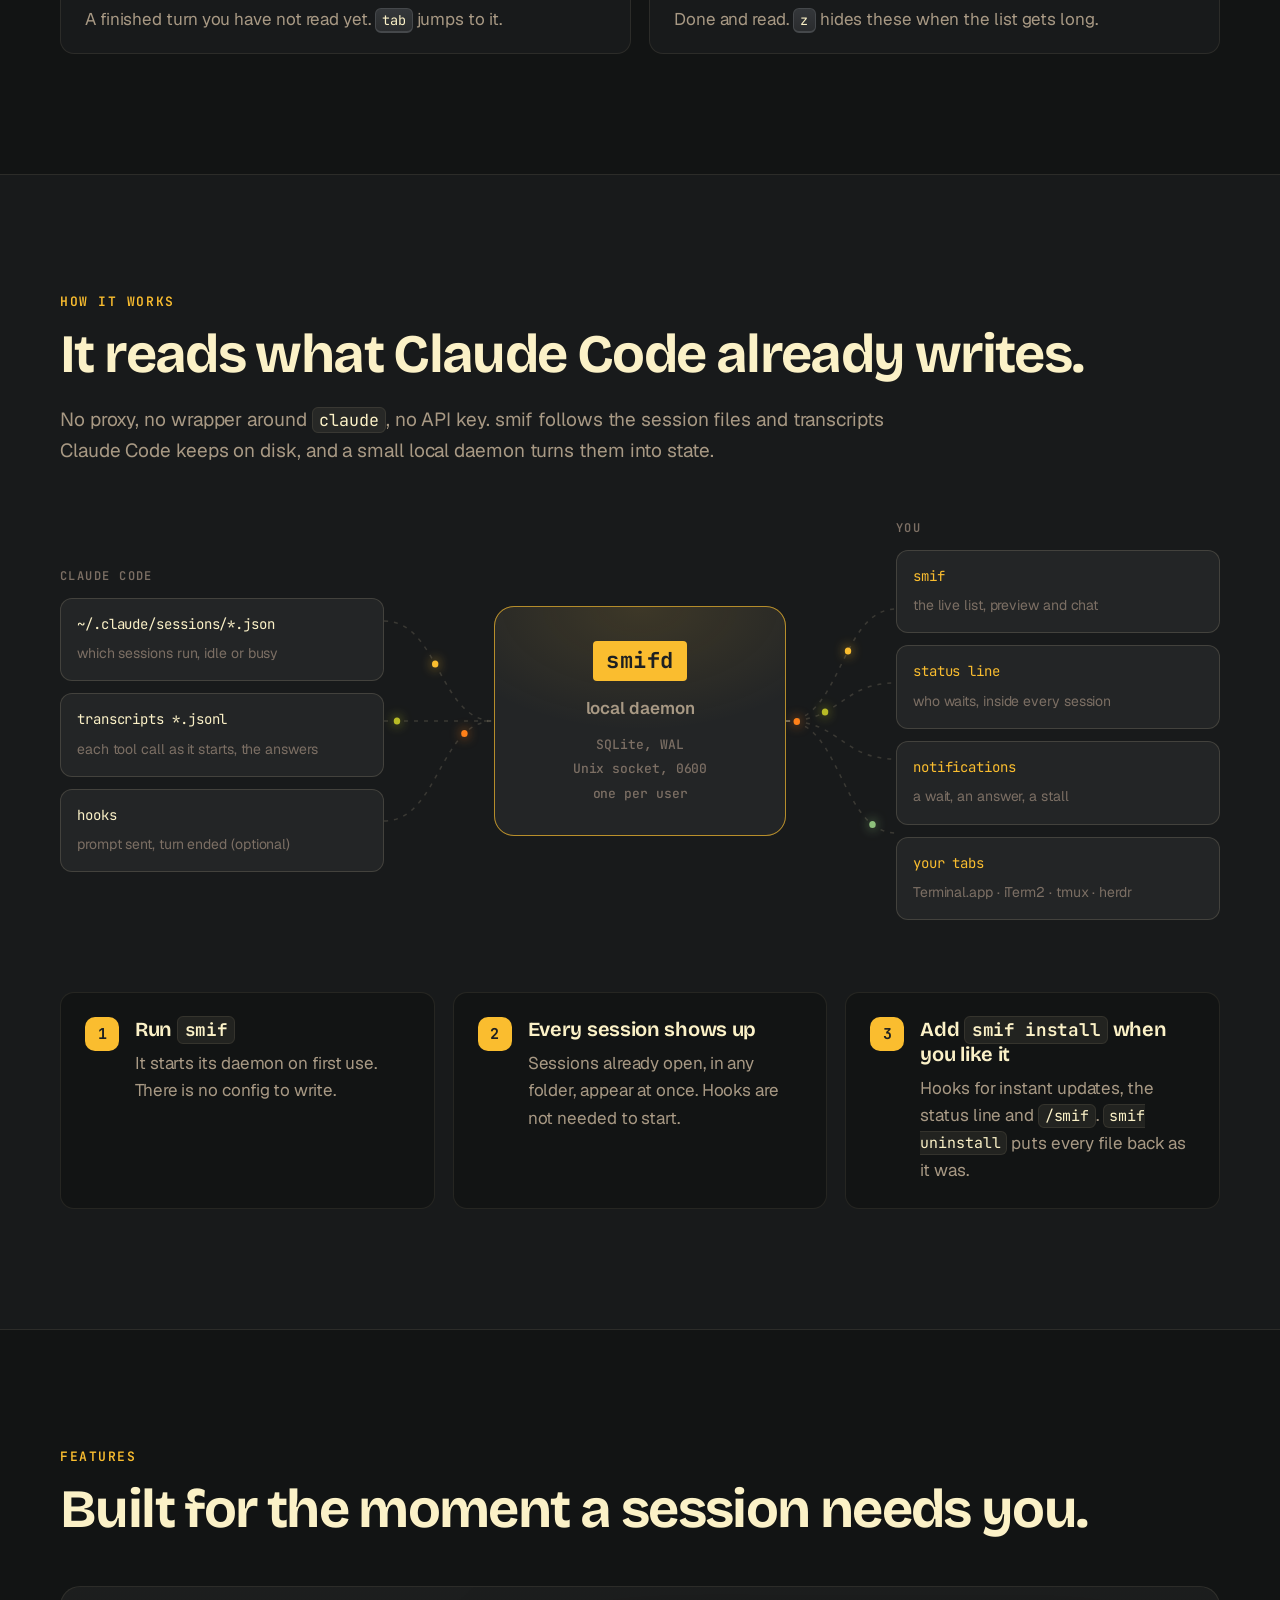
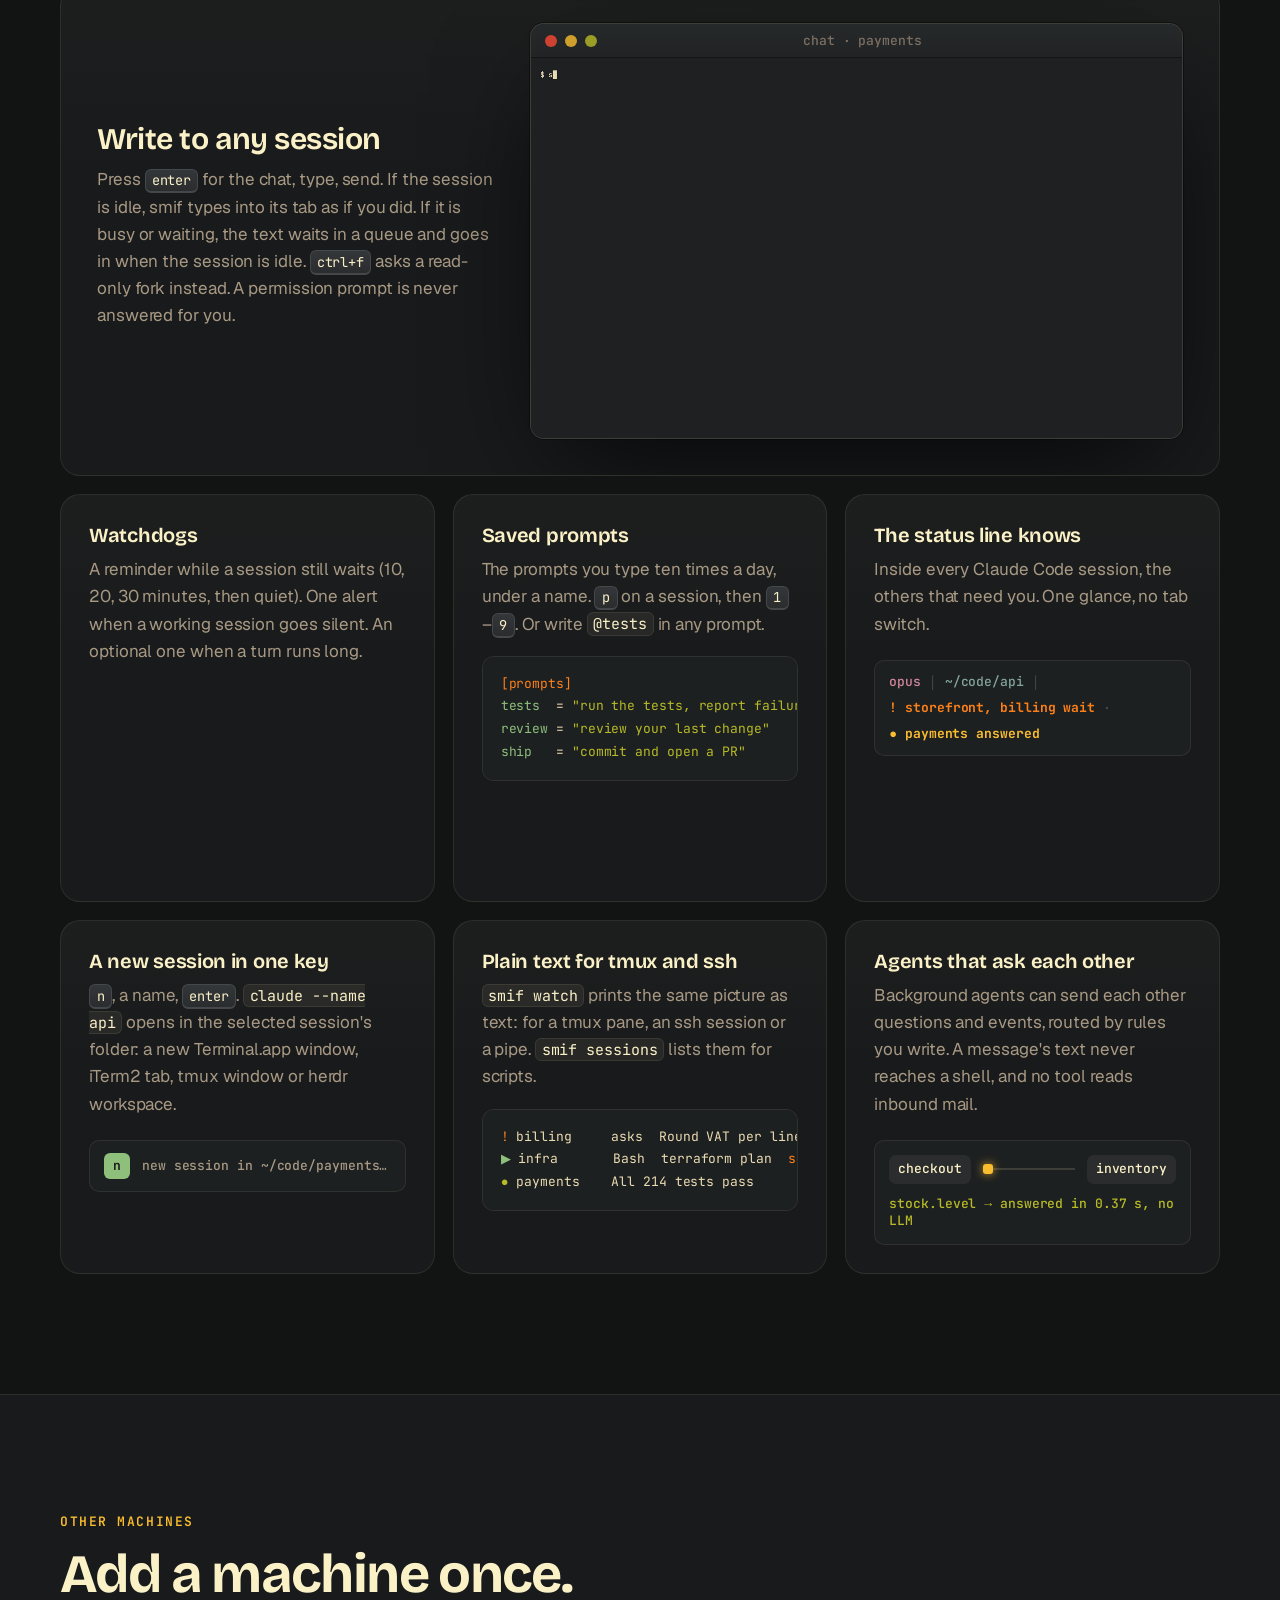
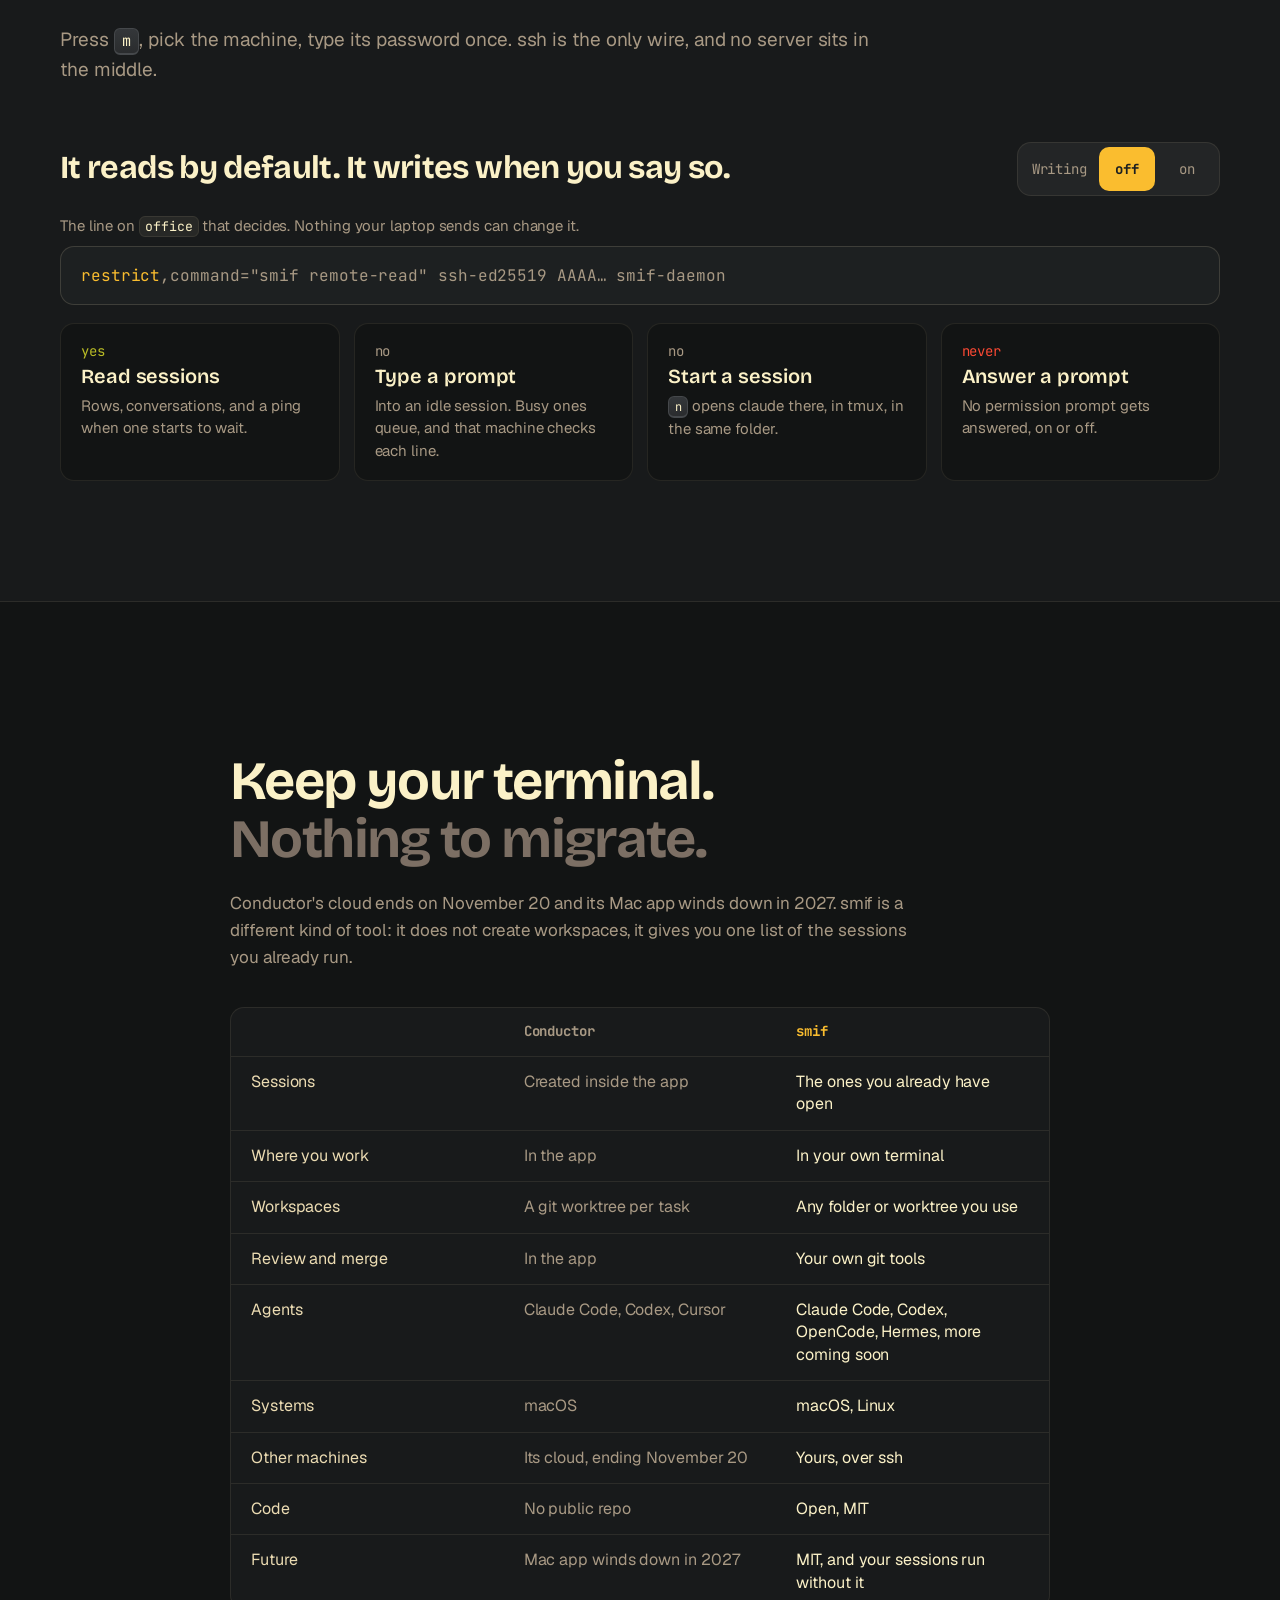
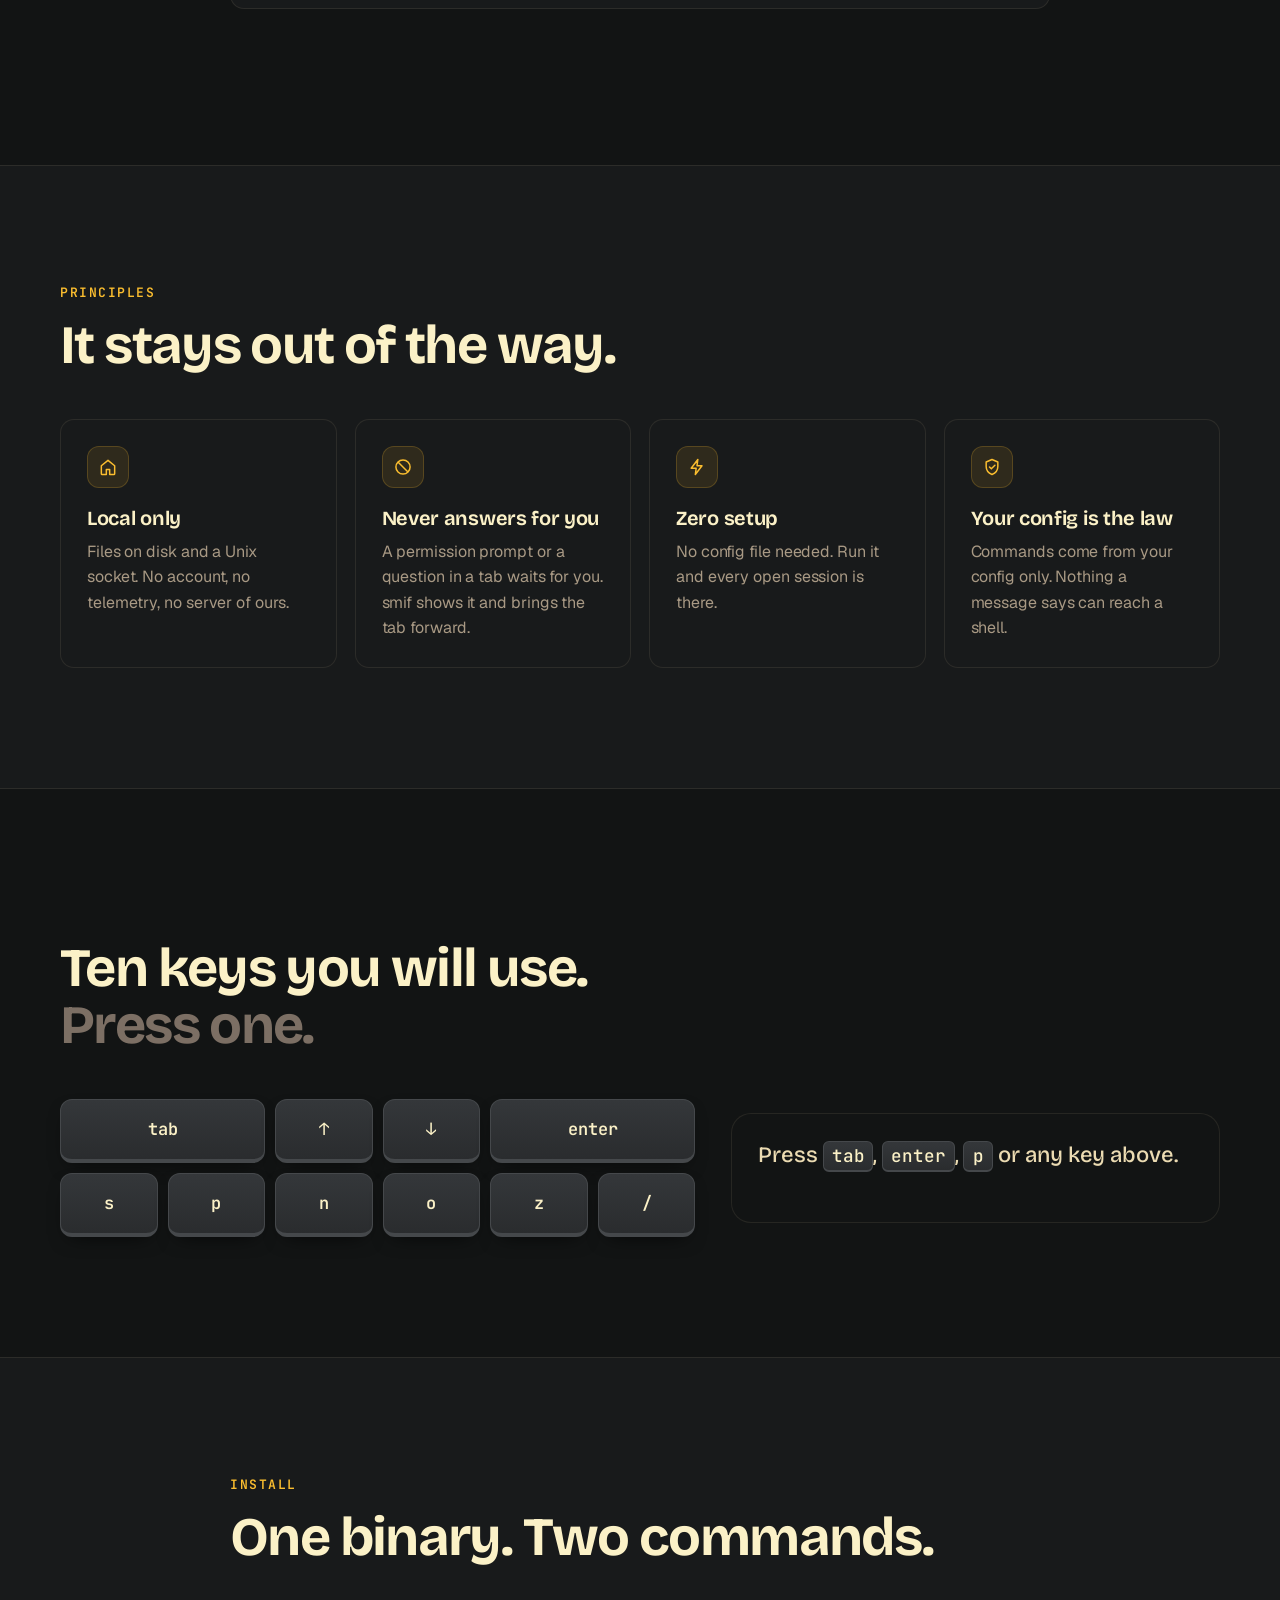
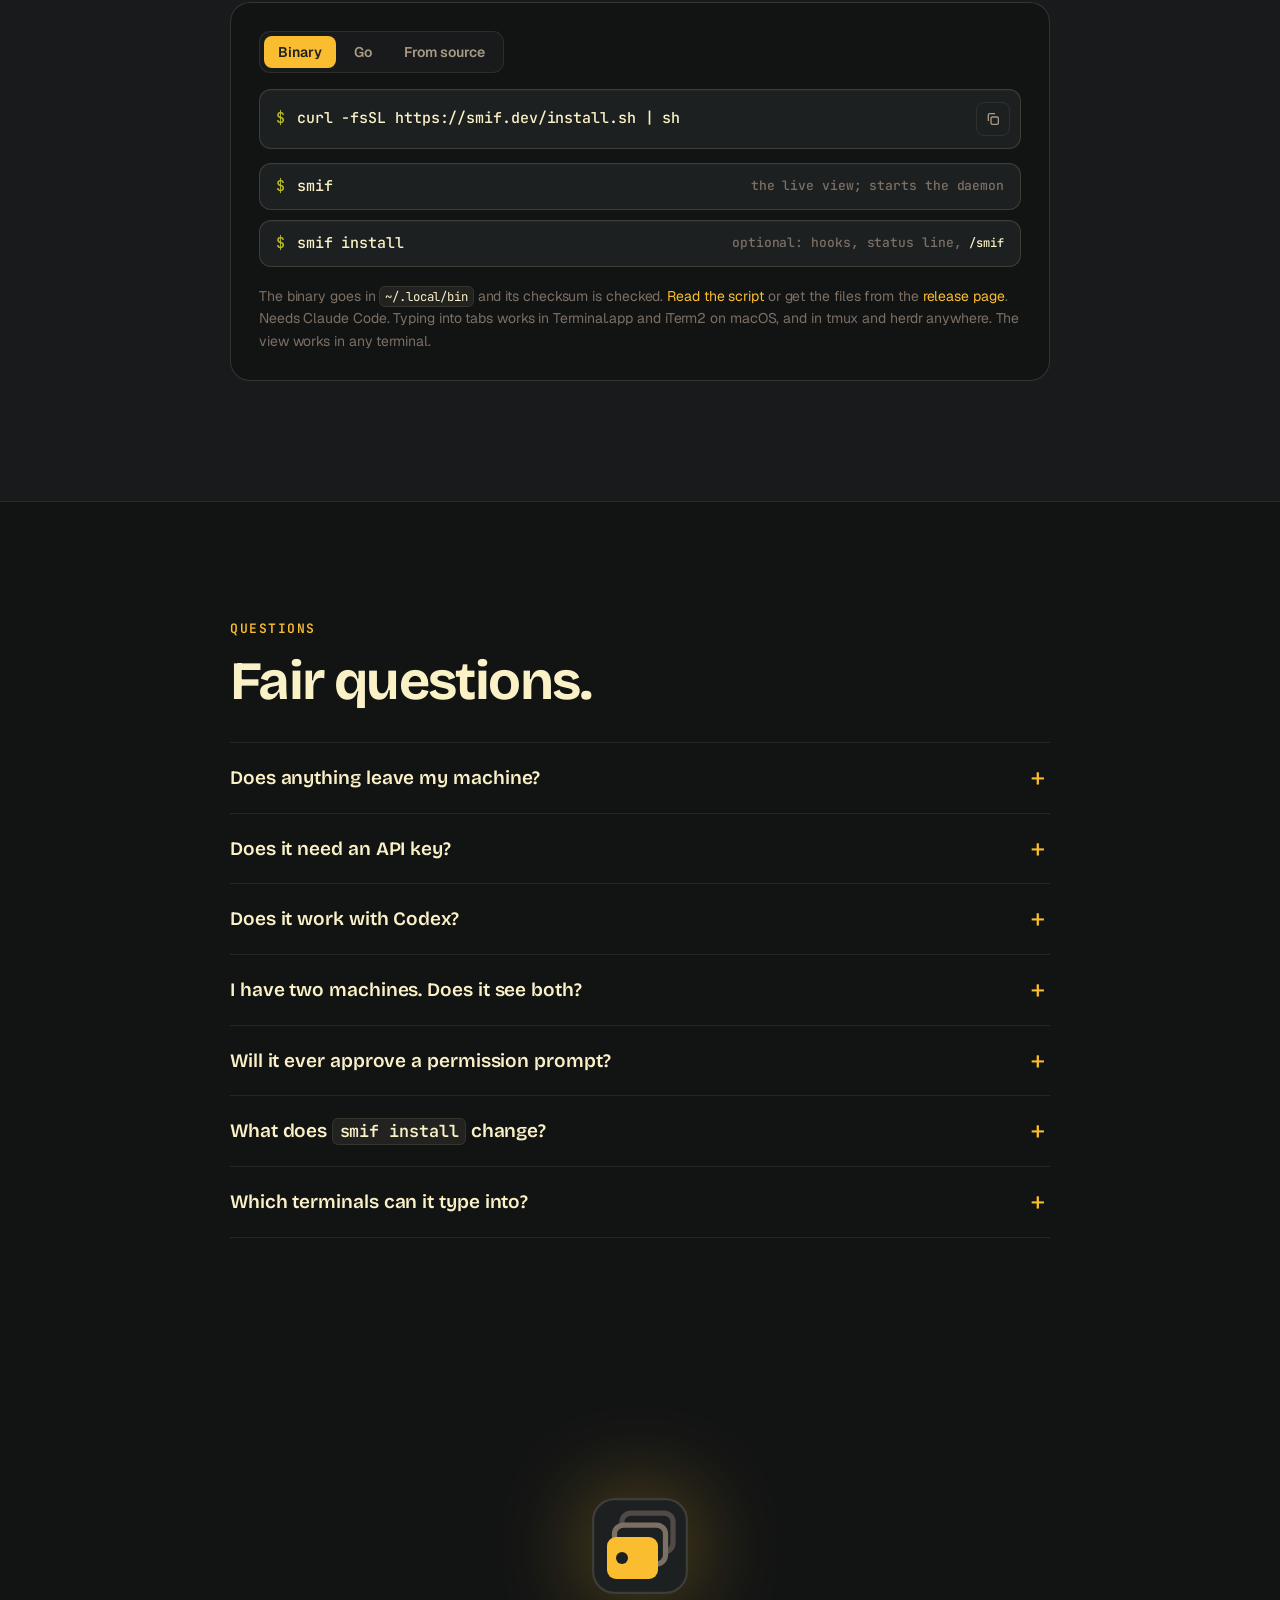
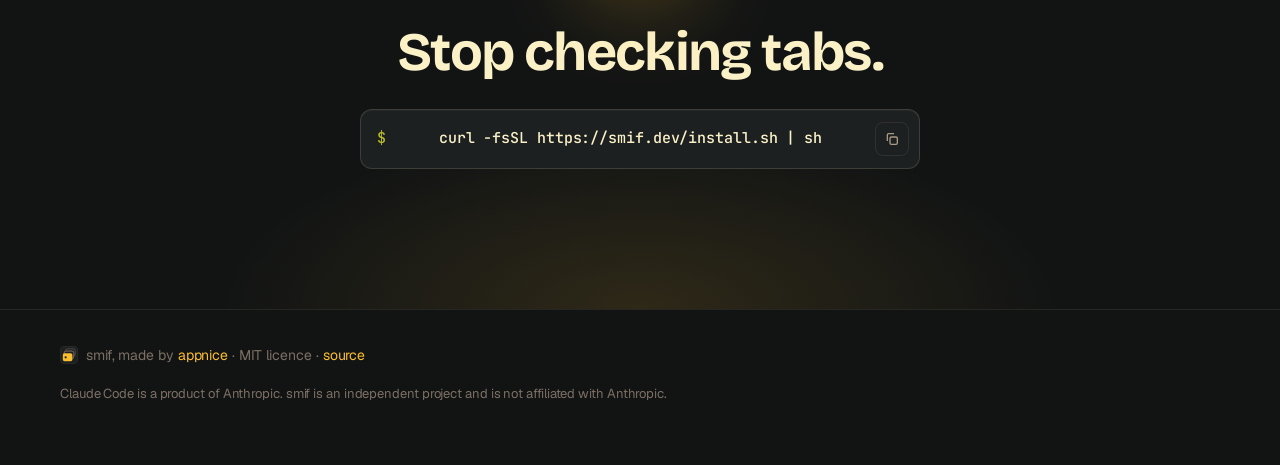
==== commit b973f4a8: "Name OpenCode and Hermes among the checked agents Co-Authored-By: Claude Opus 5.5 <noreply@anthropic" ====
--- a/site/index.html
+++ b/site/index.html
@@ -319,7 +319,7 @@
           <tr><th scope="row">Where you work</th><td>In the app</td><td class="vs__us">In your own terminal</td></tr>
           <tr><th scope="row">Workspaces</th><td>A git worktree per task</td><td class="vs__us">Any folder or worktree you use</td></tr>
           <tr><th scope="row">Review and merge</th><td>In the app</td><td class="vs__us">Your own git tools</td></tr>
-          <tr><th scope="row">Agents</th><td>Claude Code, Codex, Cursor</td><td class="vs__us">Claude Code, Codex, more coming soon</td></tr>
+          <tr><th scope="row">Agents</th><td>Claude Code, Codex, Cursor</td><td class="vs__us">Claude Code, Codex, OpenCode, Hermes, more coming soon</td></tr>
           <tr><th scope="row">Systems</th><td>macOS</td><td class="vs__us">macOS, Linux</td></tr>
           <tr><th scope="row">Other machines</th><td>Its cloud, ending November 20</td><td class="vs__us">Yours, over ssh</td></tr>
           <tr><th scope="row">Code</th><td>No public repo</td><td class="vs__us">Open, MIT</td></tr>
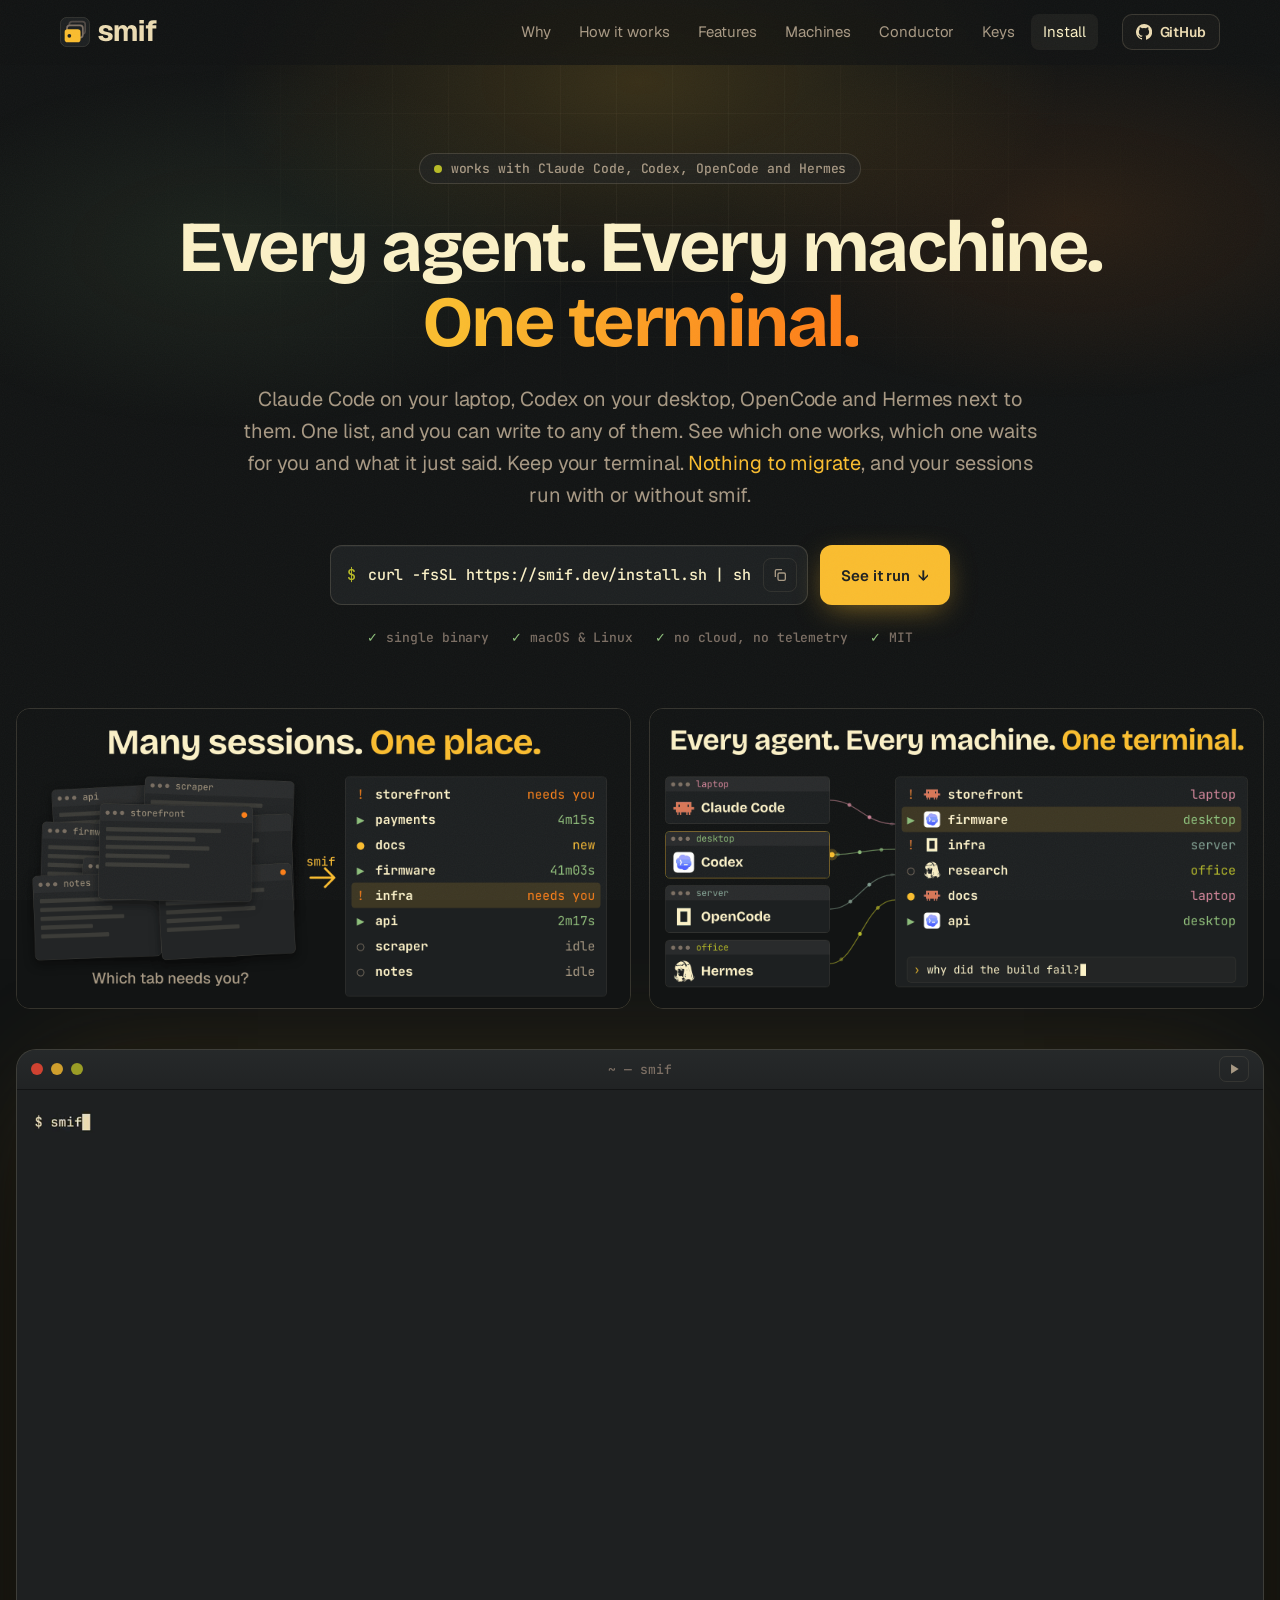
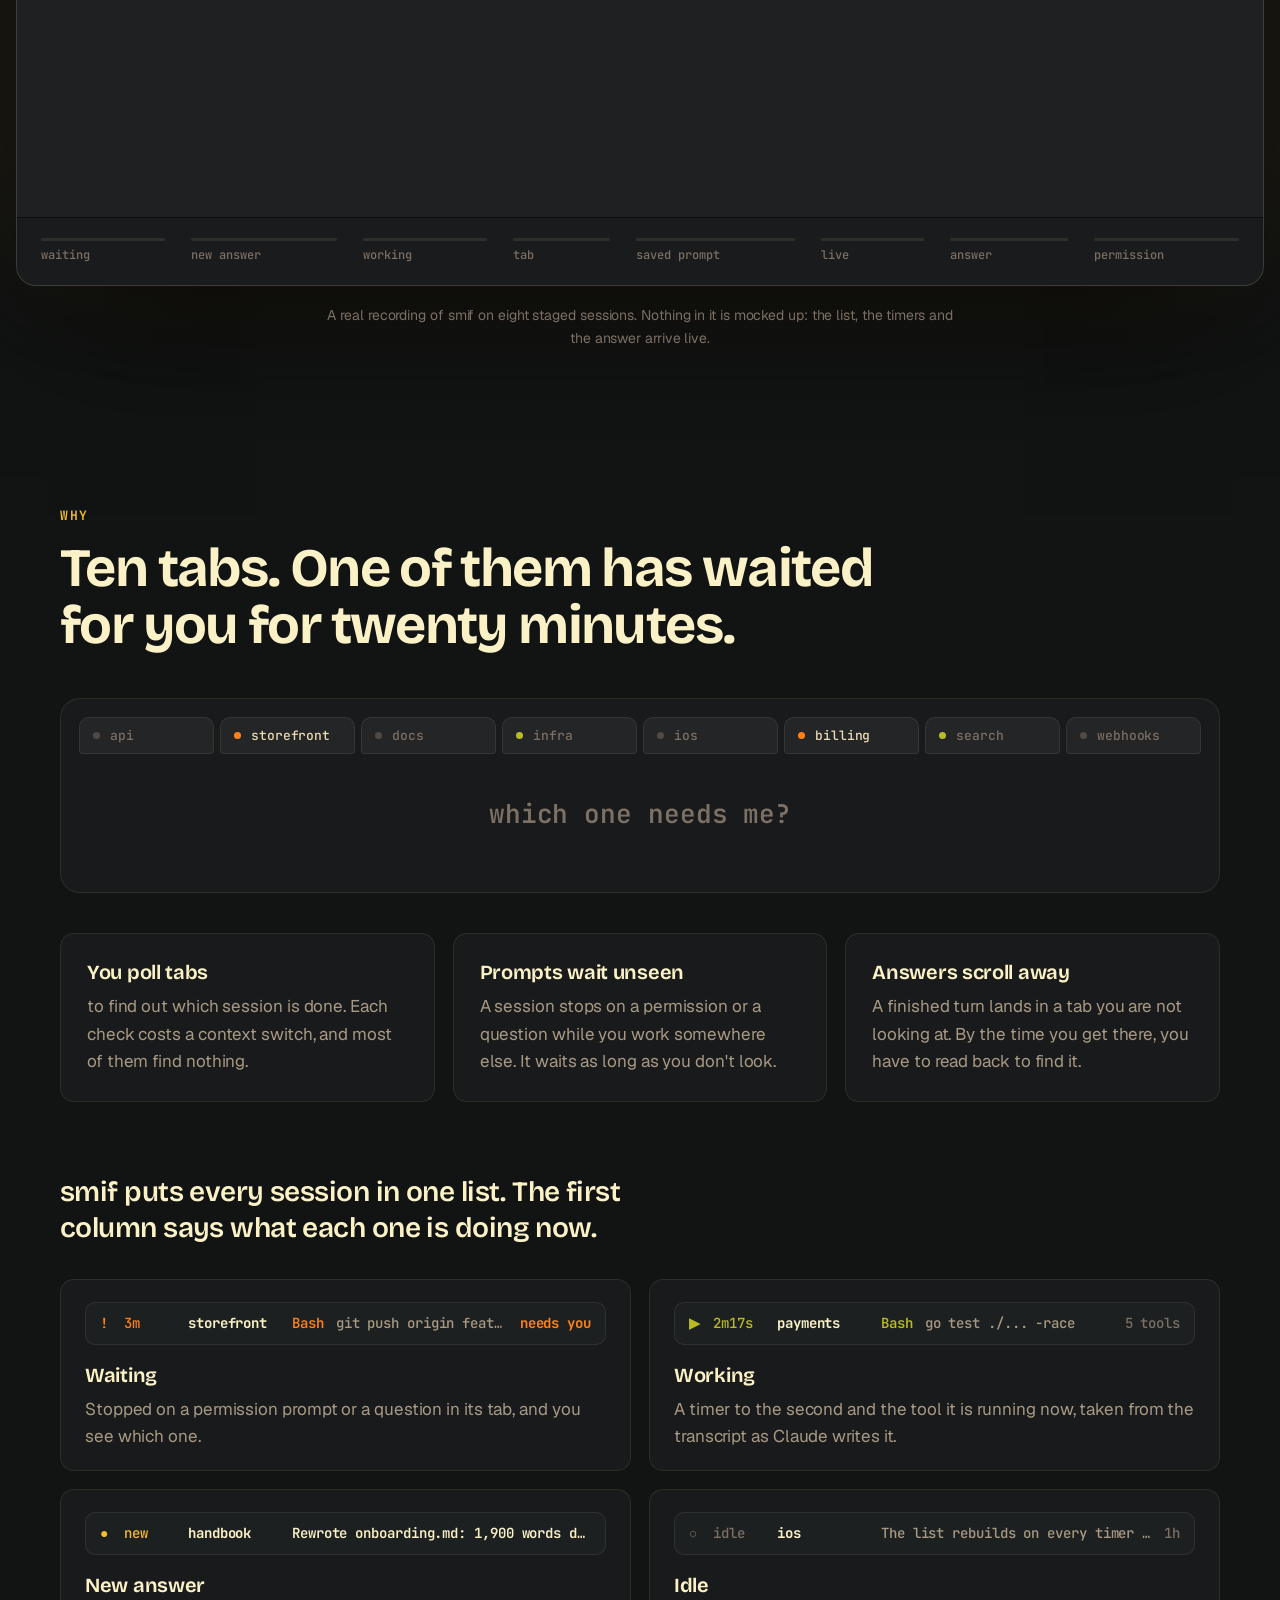
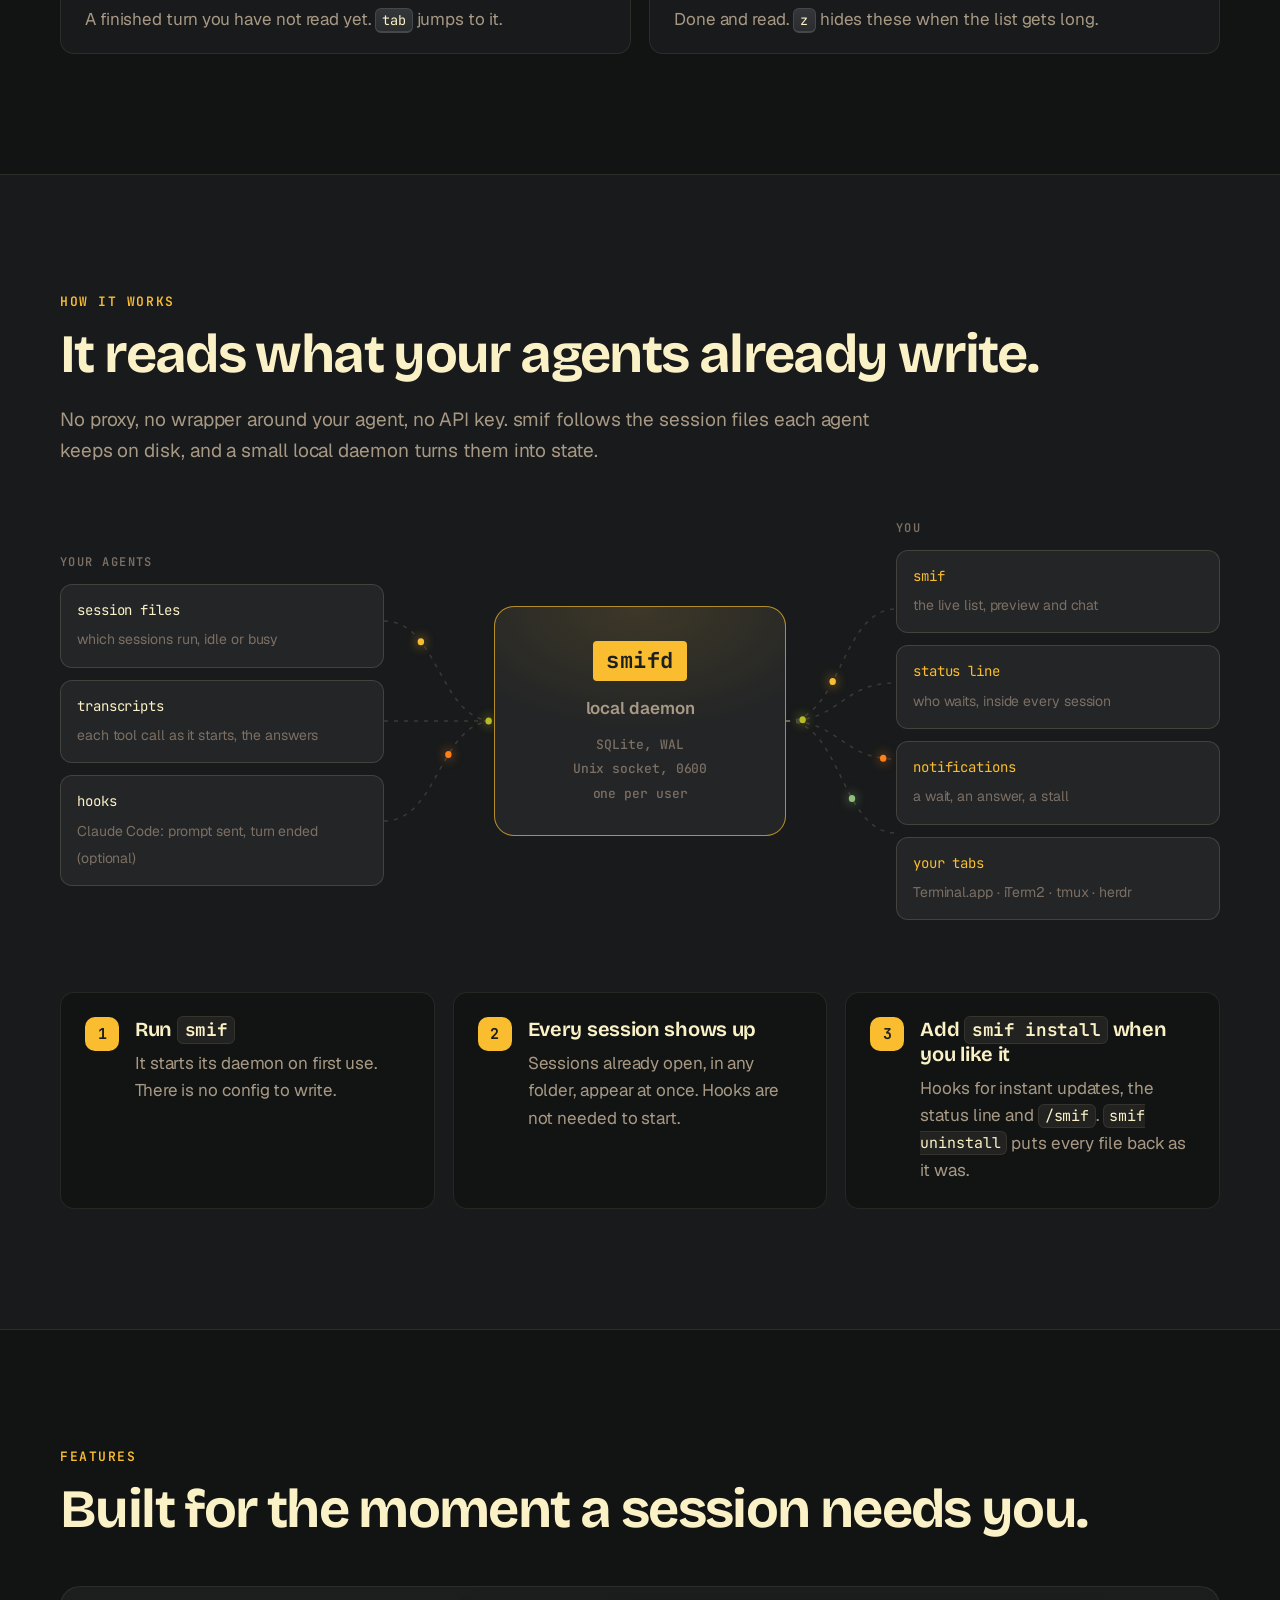
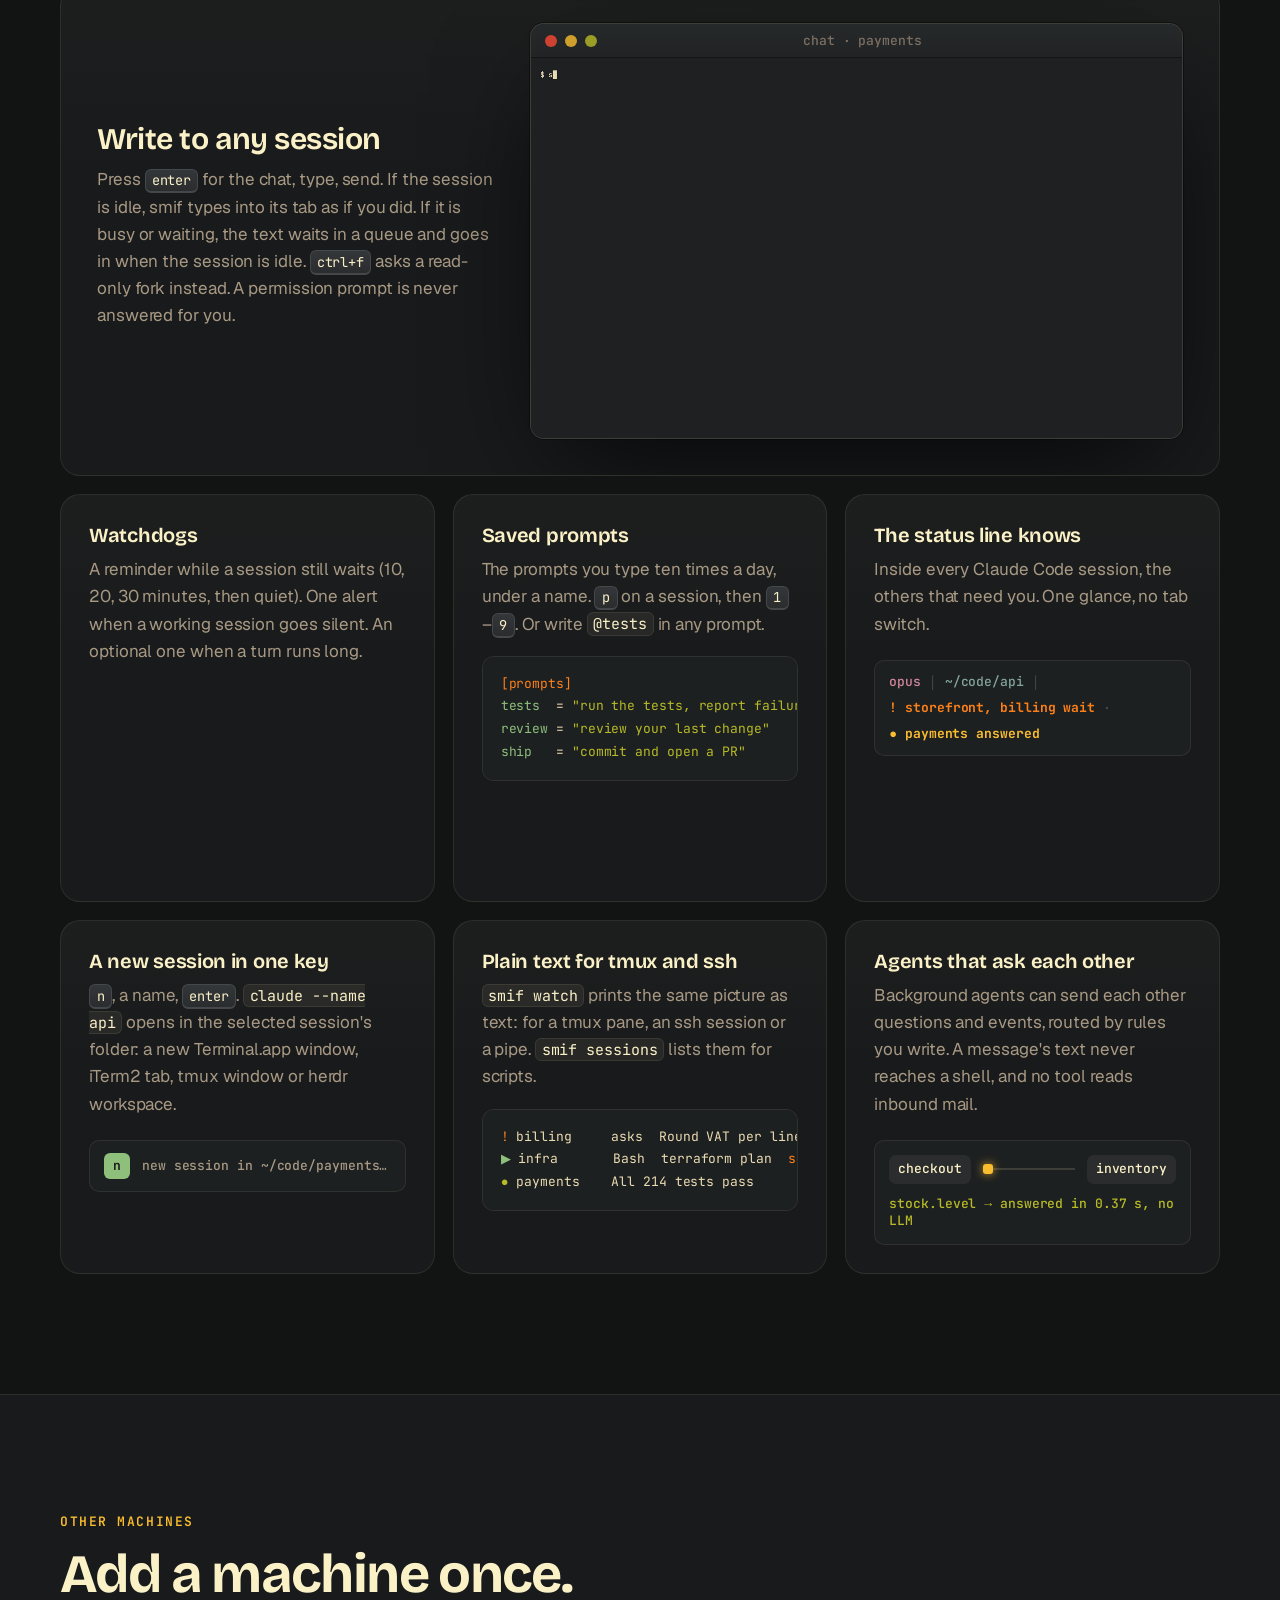
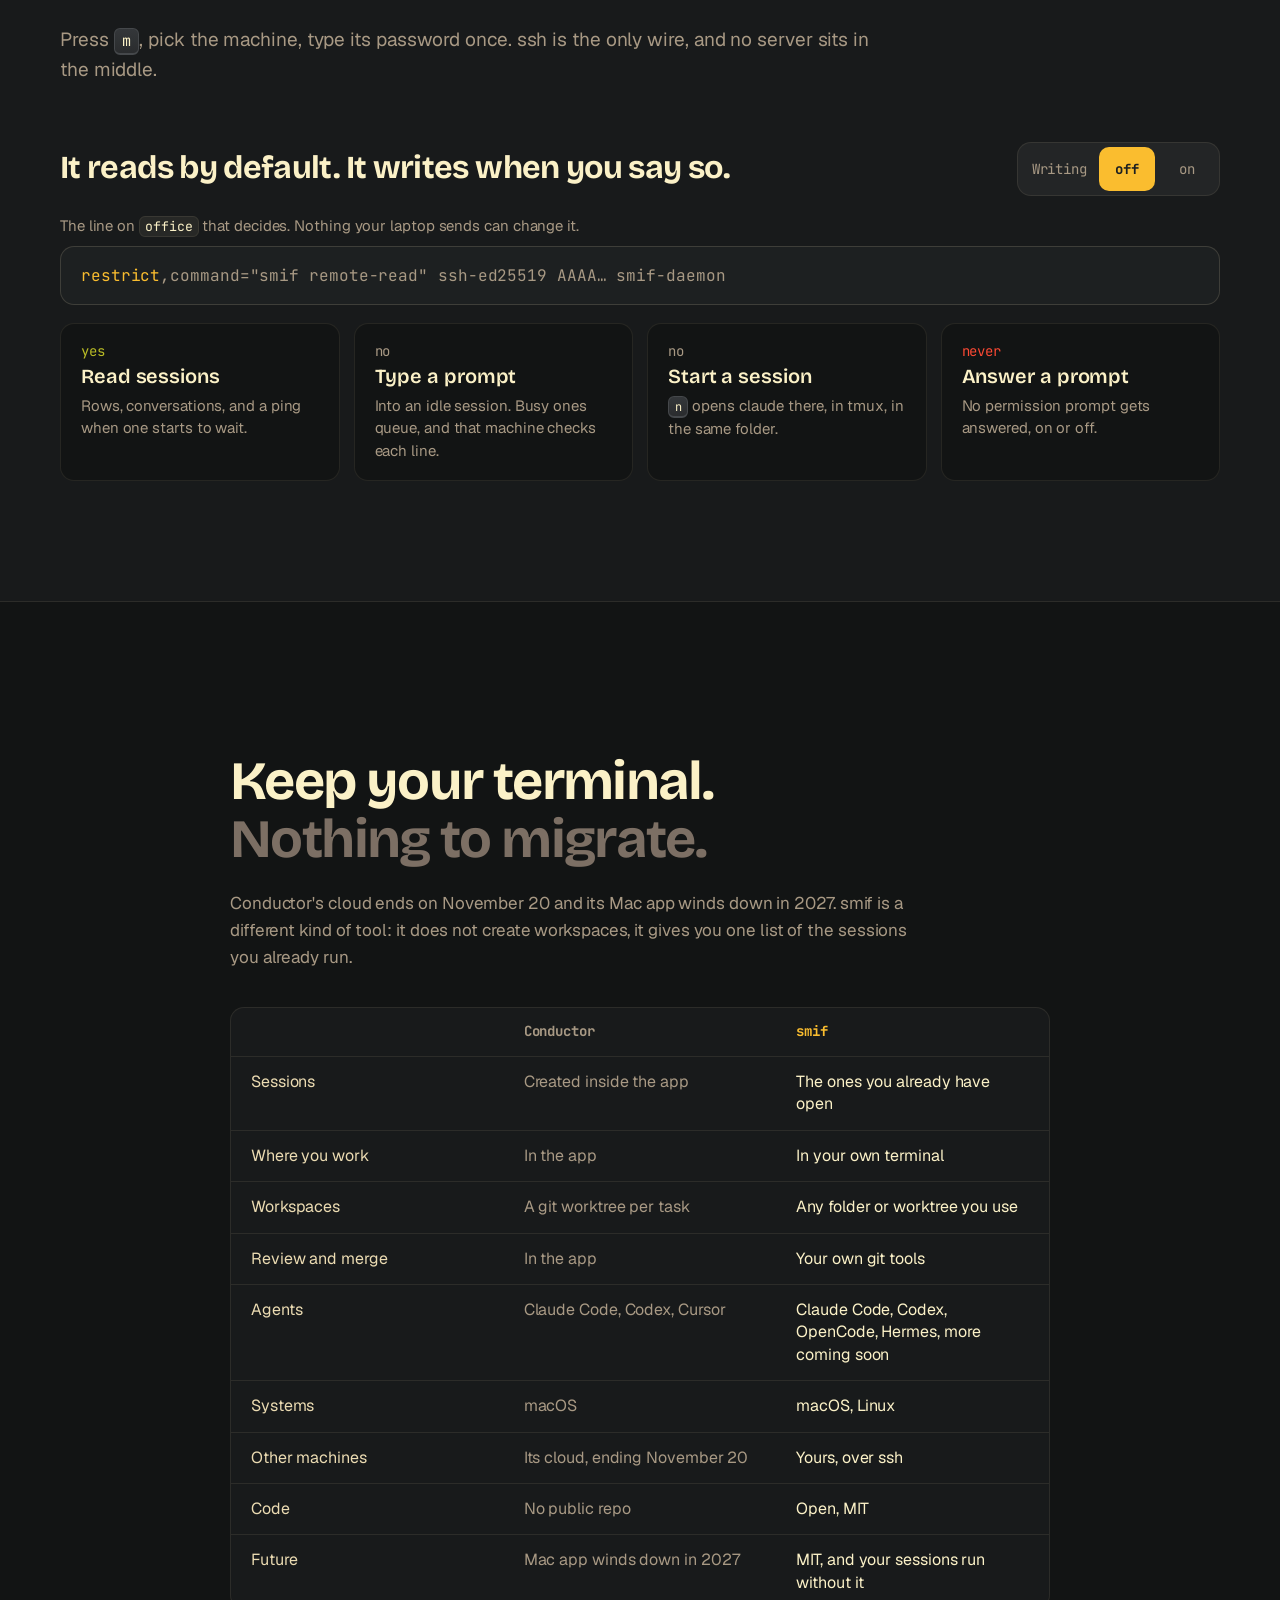
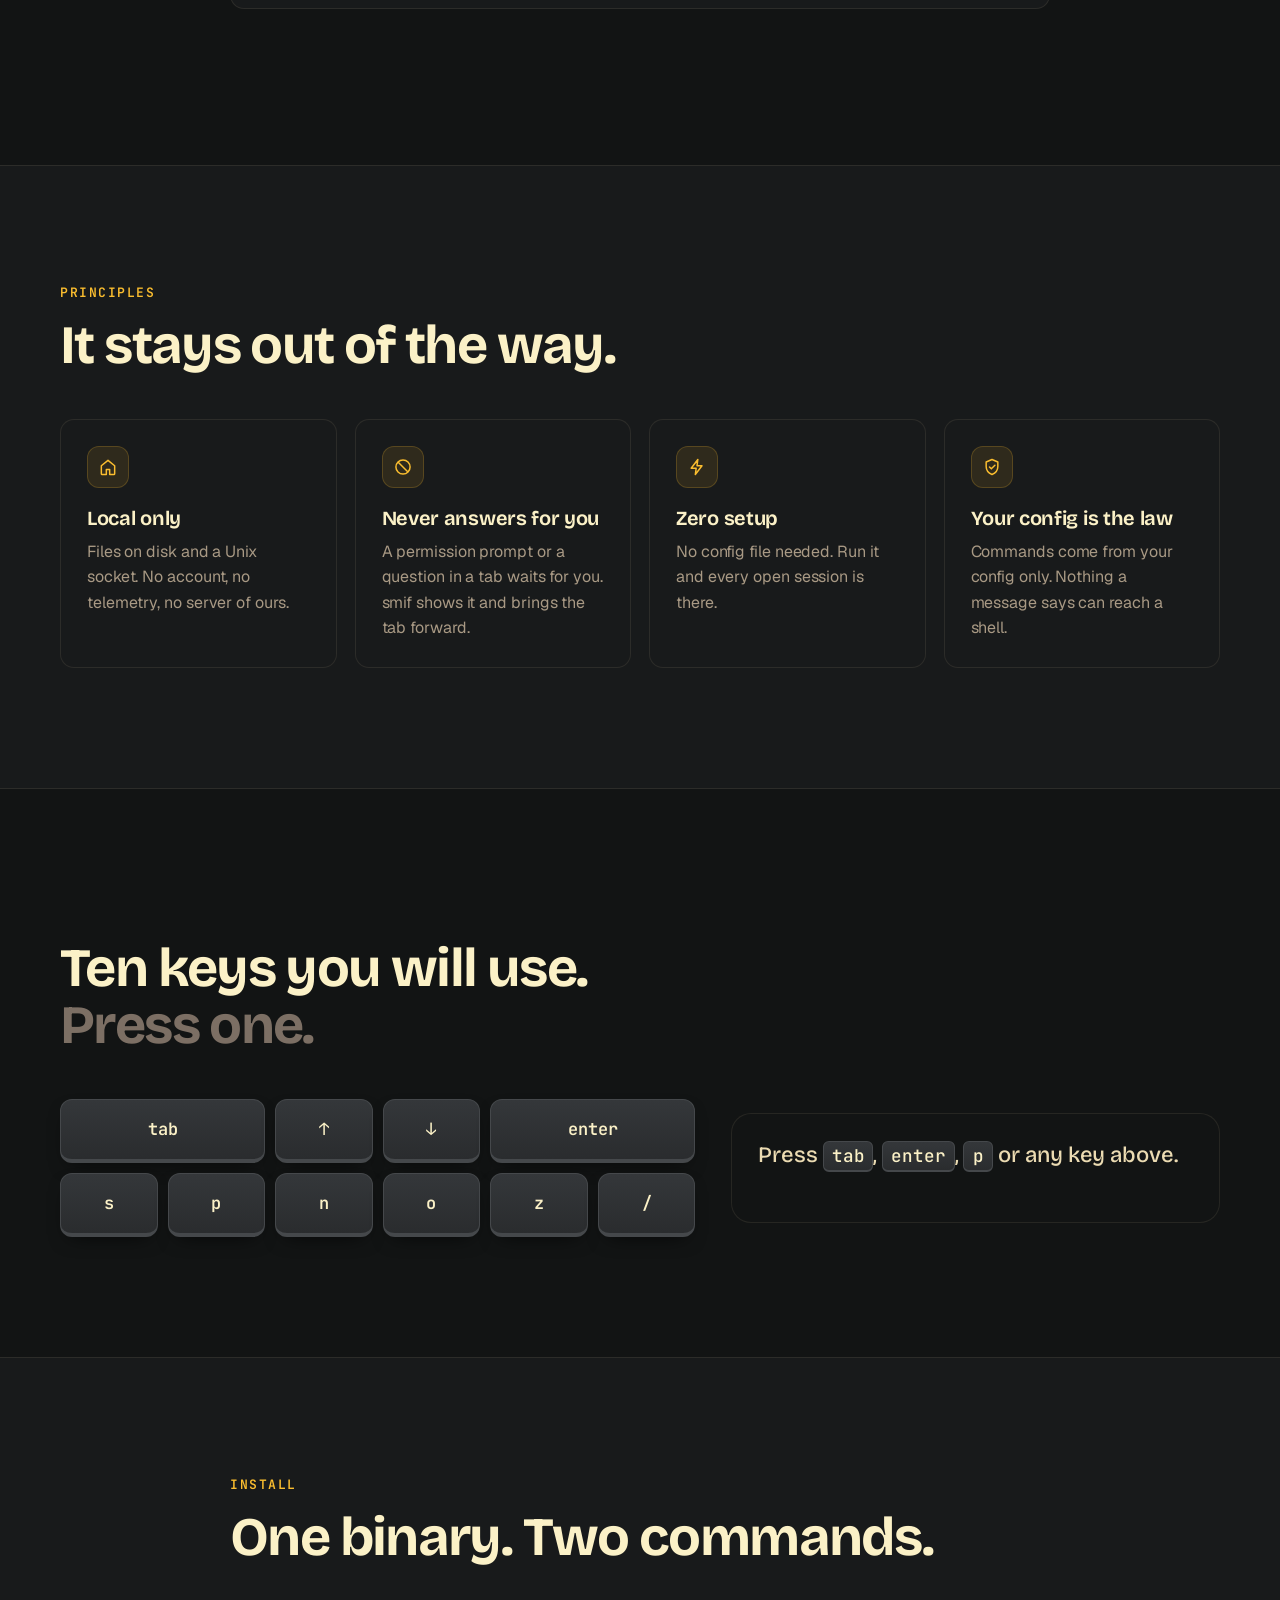
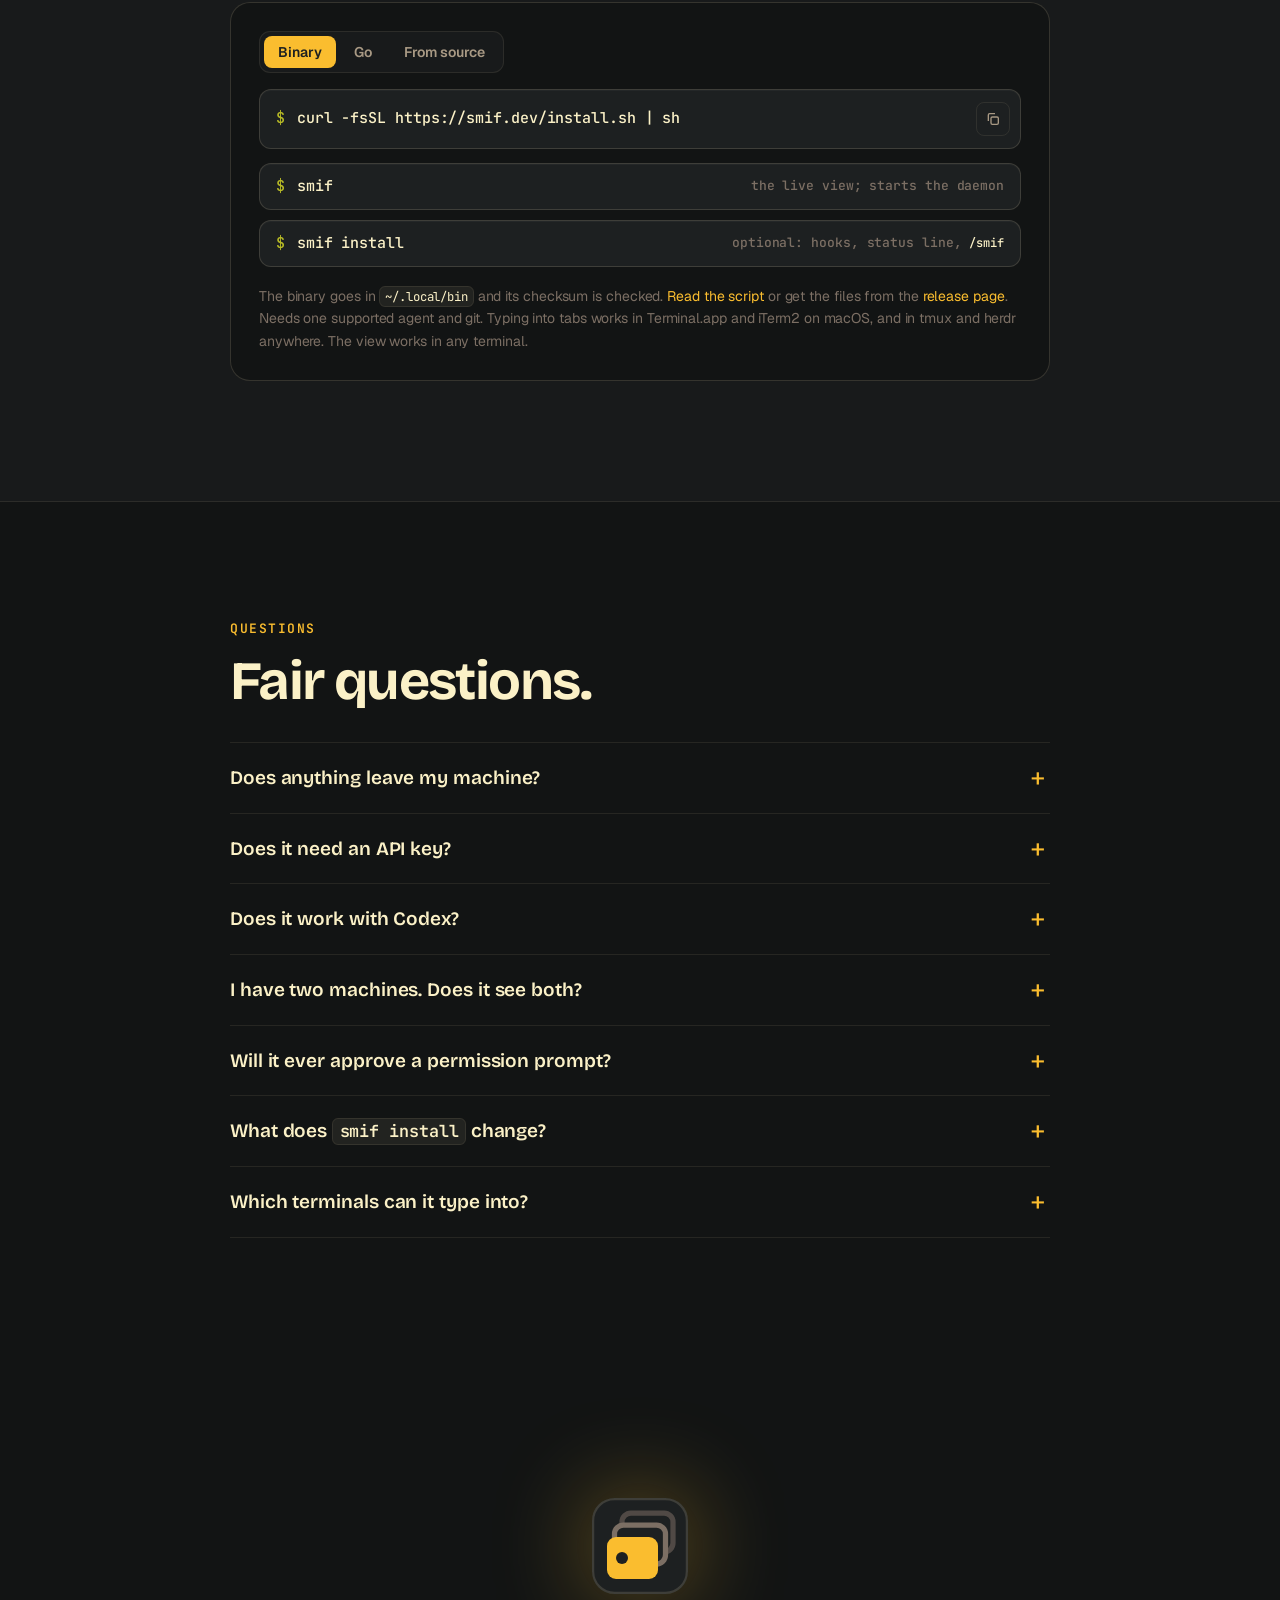
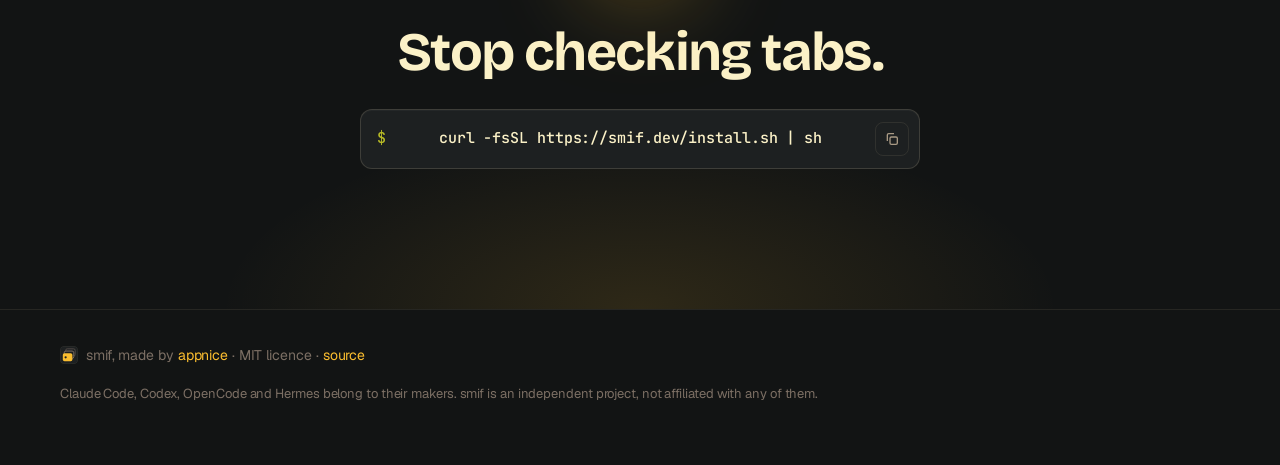
==== commit a7765e14: "Lead with every agent, every machine, one terminal Co-Authored-By: Claude Opus 5.5 <noreply@anthropi" ====
--- a/site/index.html
+++ b/site/index.html
@@ -3,15 +3,15 @@
 <head>
 <meta charset="utf-8">
 <meta name="viewport" content="width=device-width, initial-scale=1">
-<title>smif · many sessions, many machines, one place</title>
-<meta name="description" content="smif shows every Claude Code and Codex session, on every machine you add, in one live list: which one works, which one waits for you and what it just said. Answer any of them from one place.">
+<title>smif · every agent, every machine, one terminal</title>
+<meta name="description" content="Claude Code on your laptop, Codex on your desktop, OpenCode and Hermes next to them. One list, and you can write to any of them. See which one needs you, and keep your terminal.">
 <meta name="theme-color" content="#141617">
 <link rel="canonical" href="https://smif.dev/">
 <meta property="og:type" content="website">
 <meta property="og:url" content="https://smif.dev/">
-<meta property="og:title" content="smif · many sessions, many machines, one place">
-<meta property="og:description" content="See which session waits for you, on any machine, and answer it from one live list. Local, single binary, MIT.">
-<meta property="og:image" content="https://smif.dev/media/many-sessions.png">
+<meta property="og:title" content="smif · every agent, every machine, one terminal">
+<meta property="og:description" content="Claude Code on your laptop, Codex on your desktop, OpenCode and Hermes next to them. One list, and you can write to any of them. Local, single binary, MIT.">
+<meta property="og:image" content="https://smif.dev/media/every-agent.png">
 <meta name="twitter:card" content="summary_large_image">
 <link rel="icon" href="favicon.svg" type="image/svg+xml">
 <link rel="apple-touch-icon" href="apple-touch-icon.png">
@@ -47,9 +47,9 @@
 <section class="hero">
   <div class="hero__glow" aria-hidden="true"></div>
   <div class="wrap hero__copy">
-    <p class="pill reveal"><span class="dot dot--live" aria-hidden="true"></span> live view for Claude Code and Codex</p>
-    <h1 class="hero__title reveal">Many sessions. Many machines.<br><span class="hl">One place.</span></h1>
-    <p class="hero__lede reveal">smif shows every Claude Code and Codex session, on every machine you add, in one live list: which one works, which one waits for you and what it just said. Answer any of them without hunting for the tab. Keep your terminal. <a href="#conductor">Nothing to migrate</a>, and your sessions run with or without smif.</p>
+    <p class="pill reveal"><span class="dot dot--live" aria-hidden="true"></span> works with Claude Code, Codex, OpenCode and Hermes</p>
+    <h1 class="hero__title reveal">Every agent. Every machine.<br><span class="hl">One terminal.</span></h1>
+    <p class="hero__lede reveal">Claude Code on your laptop, Codex on your desktop, OpenCode and Hermes next to them. One list, and you can write to any of them. See which one works, which one waits for you and what it just said. Keep your terminal. <a href="#conductor">Nothing to migrate</a>, and your sessions run with or without smif.</p>
     <div class="hero__cta reveal">
       <div class="cmd" data-copy="curl -fsSL https://smif.dev/install.sh | sh">
         <span class="cmd__prompt" aria-hidden="true">$</span>
@@ -72,8 +72,8 @@
         <img src="media/many-sessions.gif" width="1600" height="780" style="width:100%;height:auto" alt="Many sessions. One place. A pile of terminal windows, where you cannot tell which tab needs you, becomes one list in smif: two sessions need you, three work, one has a new answer, two are idle.">
       </picture>
       <picture>
-        <source media="(prefers-reduced-motion: reduce)" srcset="media/many-machines.png">
-        <img src="media/many-machines.gif" width="1600" height="780" style="width:100%;height:auto" alt="Many machines. One place. A desktop, a server and a laptop join your laptop over ssh. Their sessions sit in one list, each row named after its machine, and a line typed there goes to the session on that machine.">
+        <source media="(prefers-reduced-motion: reduce)" srcset="media/every-agent.png">
+        <img src="media/every-agent.gif" width="1600" height="780" style="width:100%;height:auto" alt="Every agent. Every machine. One terminal. Claude Code on a laptop, Codex on a desktop, OpenCode on a server and Hermes in an office, each with its logo, join one list in smif, and a line typed there goes to the session on that machine.">
       </picture>
     </div>
   </div>
@@ -151,15 +151,15 @@
 <section class="section section--alt" id="how">
   <div class="wrap">
     <p class="eyebrow reveal">How it works</p>
-    <h2 class="h2 reveal">It reads what Claude Code already writes.</h2>
-    <p class="lede reveal">No proxy, no wrapper around <code>claude</code>, no API key. smif follows the session files and transcripts Claude Code keeps on disk, and a small local daemon turns them into state.</p>
-
-    <div class="flow reveal" role="img" aria-label="Diagram: Claude Code's session files, transcripts and hooks flow into the local smif daemon, which feeds the smif view, the status line, notifications and your terminal tabs.">
+    <h2 class="h2 reveal">It reads what your agents already write.</h2>
+    <p class="lede reveal">No proxy, no wrapper around your agent, no API key. smif follows the session files each agent keeps on disk, and a small local daemon turns them into state.</p>
+
+    <div class="flow reveal" role="img" aria-label="Diagram: your agents' session files, transcripts and hooks flow into the local smif daemon, which feeds the smif view, the status line, notifications and your terminal tabs.">
       <div class="flow__col">
-        <p class="flow__head">Claude Code</p>
-        <div class="node"><code>~/.claude/sessions/*.json</code><span>which sessions run, idle or busy</span></div>
-        <div class="node"><code>transcripts *.jsonl</code><span>each tool call as it starts, the answers</span></div>
-        <div class="node"><code>hooks</code><span>prompt sent, turn ended (optional)</span></div>
+        <p class="flow__head">Your agents</p>
+        <div class="node"><code>session files</code><span>which sessions run, idle or busy</span></div>
+        <div class="node"><code>transcripts</code><span>each tool call as it starts, the answers</span></div>
+        <div class="node"><code>hooks</code><span>Claude Code: prompt sent, turn ended (optional)</span></div>
       </div>
       <div class="flow__wire" aria-hidden="true">
         <svg viewBox="0 0 120 300" preserveAspectRatio="none"><path class="wire" d="M0 50 C60 50 60 150 120 150"/><path class="wire" d="M0 150 L120 150"/><path class="wire" d="M0 250 C60 250 60 150 120 150"/>
@@ -392,7 +392,7 @@
         <li><div class="cmd cmd--plain" data-copy="smif"><span class="cmd__prompt" aria-hidden="true">$</span><code>smif</code><span class="cmd__note">the live view; starts the daemon</span></div></li>
         <li><div class="cmd cmd--plain" data-copy="smif install"><span class="cmd__prompt" aria-hidden="true">$</span><code>smif install</code><span class="cmd__note">optional: hooks, status line, <code>/smif</code></span></div></li>
       </ol>
-      <p class="install__req">The binary goes in <code>~/.local/bin</code> and its checksum is checked. <a href="https://github.com/appnice/smif/blob/main/site/install.sh">Read the script</a> or get the files from the <a href="https://github.com/appnice/smif/releases/latest">release page</a>. Needs Claude Code. Typing into tabs works in Terminal.app and iTerm2 on macOS, and in tmux and herdr anywhere. The view works in any terminal.</p>
+      <p class="install__req">The binary goes in <code>~/.local/bin</code> and its checksum is checked. <a href="https://github.com/appnice/smif/blob/main/site/install.sh">Read the script</a> or get the files from the <a href="https://github.com/appnice/smif/releases/latest">release page</a>. Needs one supported agent and git. Typing into tabs works in Terminal.app and iTerm2 on macOS, and in tmux and herdr anywhere. The view works in any terminal.</p>
     </div>
   </div>
 </section>
@@ -403,7 +403,7 @@
     <p class="eyebrow reveal">Questions</p>
     <h2 class="h2 reveal">Fair questions.</h2>
     <div class="faq reveal">
-      <details><summary>Does anything leave my machine?</summary><p>Only what you turn on. smif reads files Claude Code keeps on disk and talks to its daemon over a Unix socket that only your user can open. Notifications go through the system notifier. A phone ping sends a name and what happened to the URL you set, with no prompt or answer, and the machines you add are reached over ssh. There is no server, no cloud and no telemetry.</p></details>
+      <details><summary>Does anything leave my machine?</summary><p>Only what you turn on. smif reads files your agents keep on disk and talks to its daemon over a Unix socket that only your user can open. Notifications go through the system notifier. A phone ping sends a name and what happened to the URL you set, with no prompt or answer, and the machines you add are reached over ssh. There is no server, no cloud and no telemetry.</p></details>
       <details><summary>Does it need an API key?</summary><p>No. Reading sessions needs nothing. A fork that you ask with <kbd>ctrl+f</kbd> runs <code>claude</code> with your own login.</p></details>
       <details><summary>Does it work with Codex?</summary><p>Yes. smif shows Codex sessions, types into an idle one and queues for a busy one. It cannot see a Codex approval prompt, so those rows never read <em>needs you</em>. Mail works both ways, so Claude Code can ask Codex to review a diff.</p></details>
       <details><summary>I have two machines. Does it see both?</summary><p>Yes. Press <kbd>m</kbd>, pick the machine and type its password once. smif sets up the rest over ssh, and that machine's sessions join your list, read only. A session that starts to wait notifies you here.</p></details>
@@ -428,7 +428,7 @@
 <footer class="foot">
   <div class="wrap foot__in">
     <p><img class="foot__mark" src="favicon.svg" alt="" width="18" height="18"> smif, made by <a href="https://appnice.dev">appnice</a> · MIT licence · <a href="https://github.com/appnice/smif">source</a></p>
-    <p class="foot__legal">Claude Code is a product of Anthropic. smif is an independent project and is not affiliated with Anthropic.</p>
+    <p class="foot__legal">Claude Code, Codex, OpenCode and Hermes belong to their makers. smif is an independent project, not affiliated with any of them.</p>
   </div>
 </footer>
 
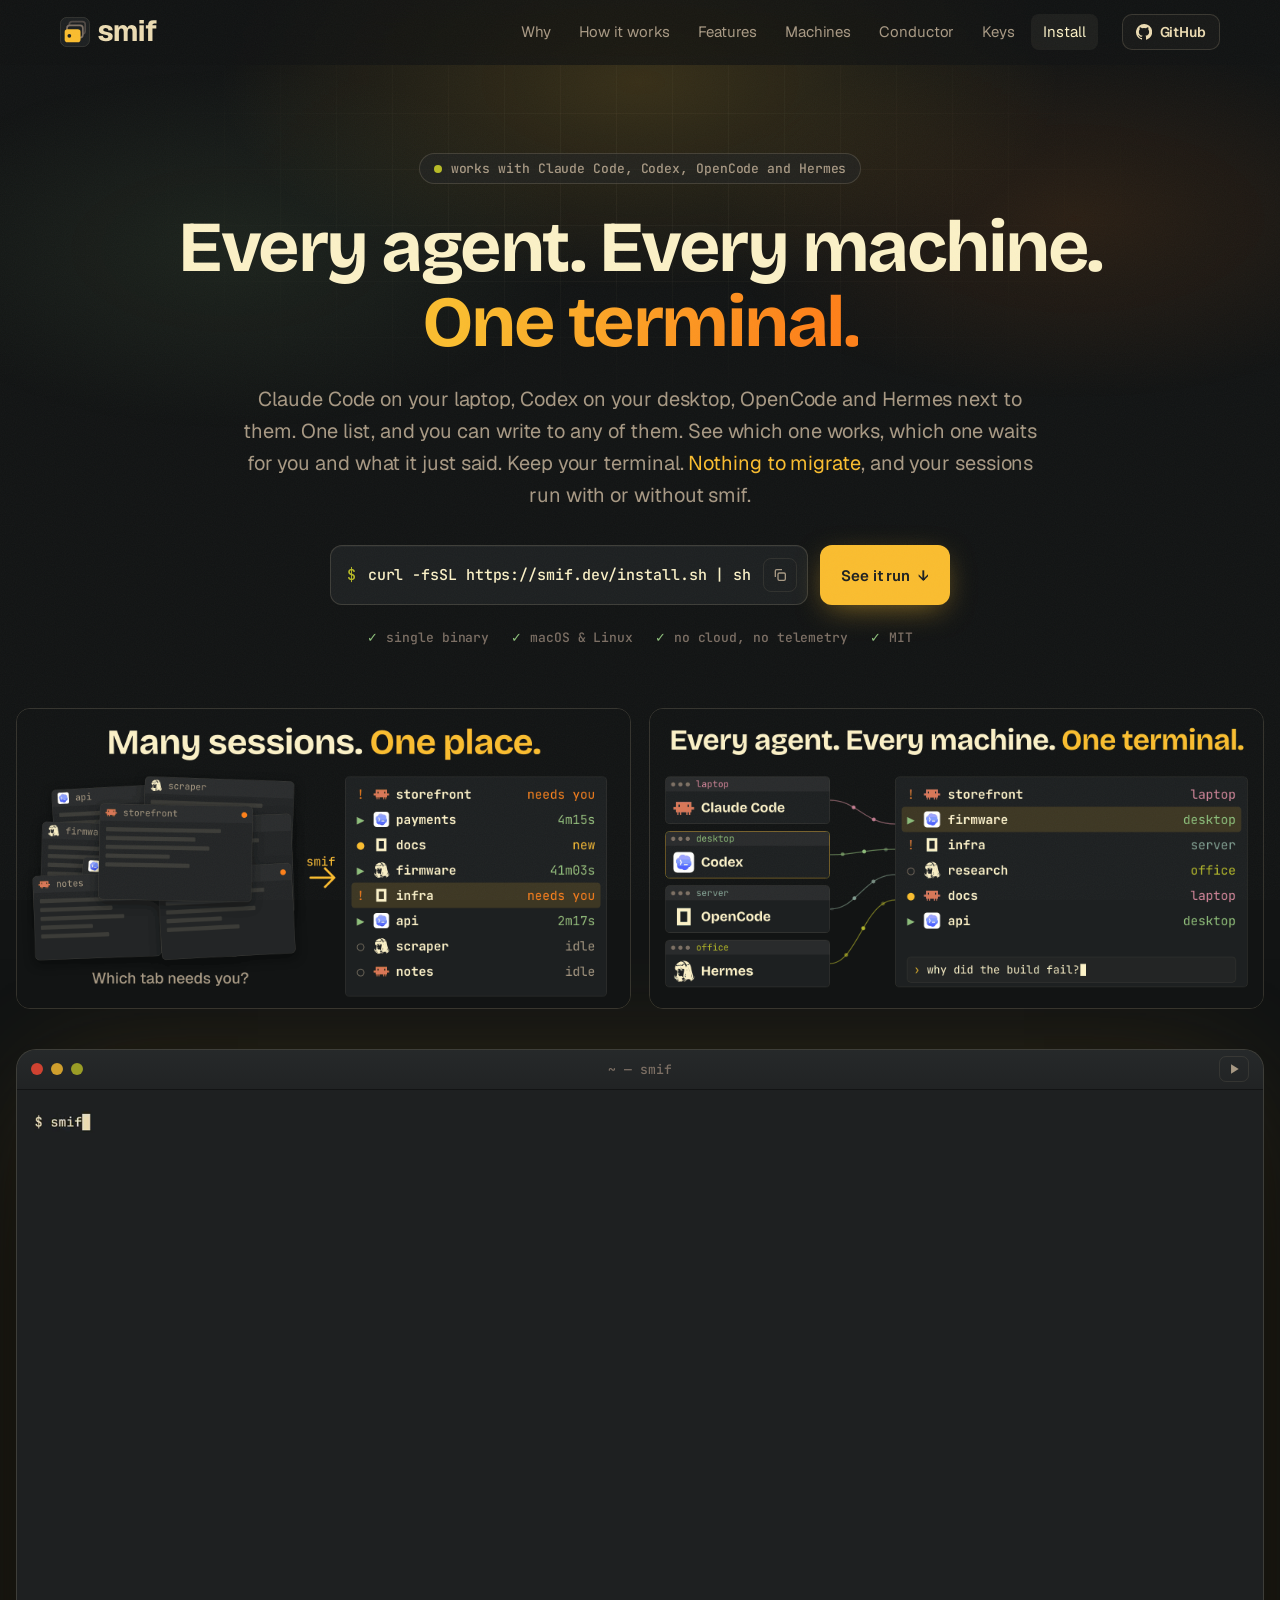
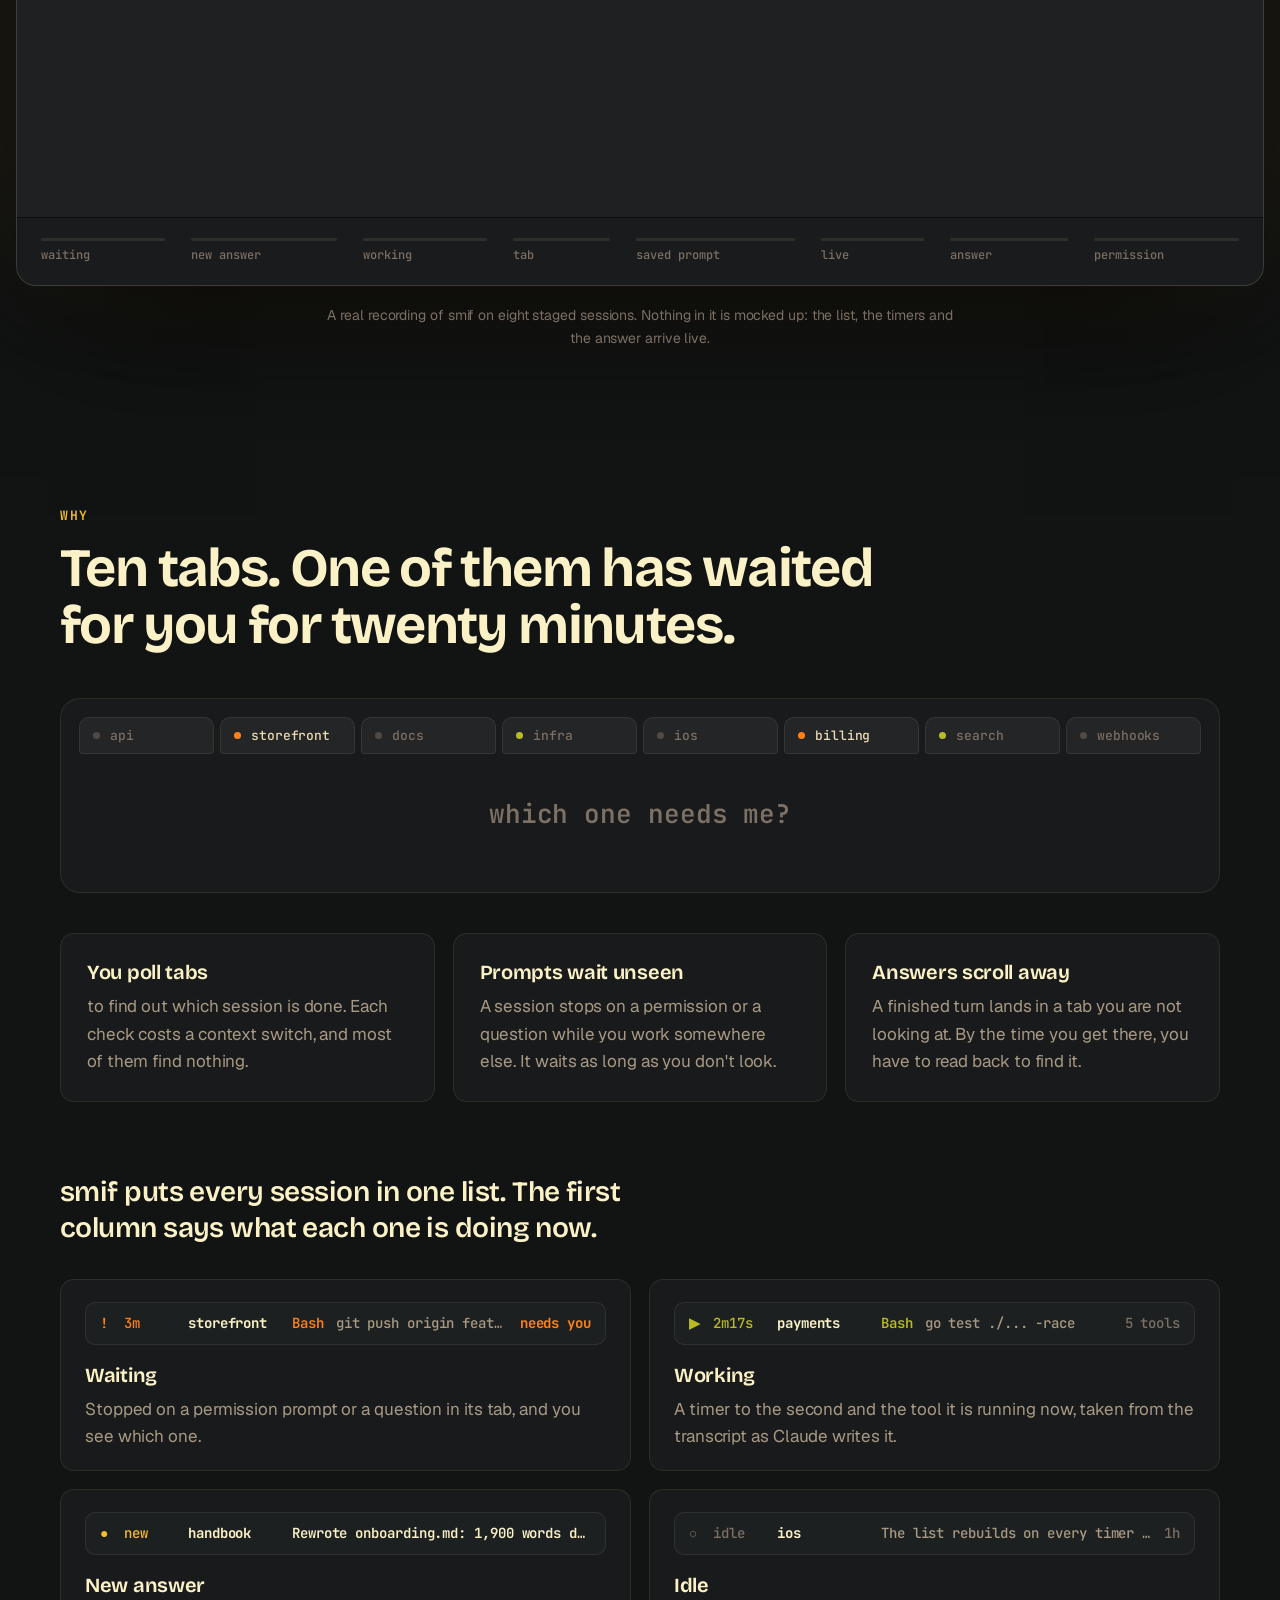
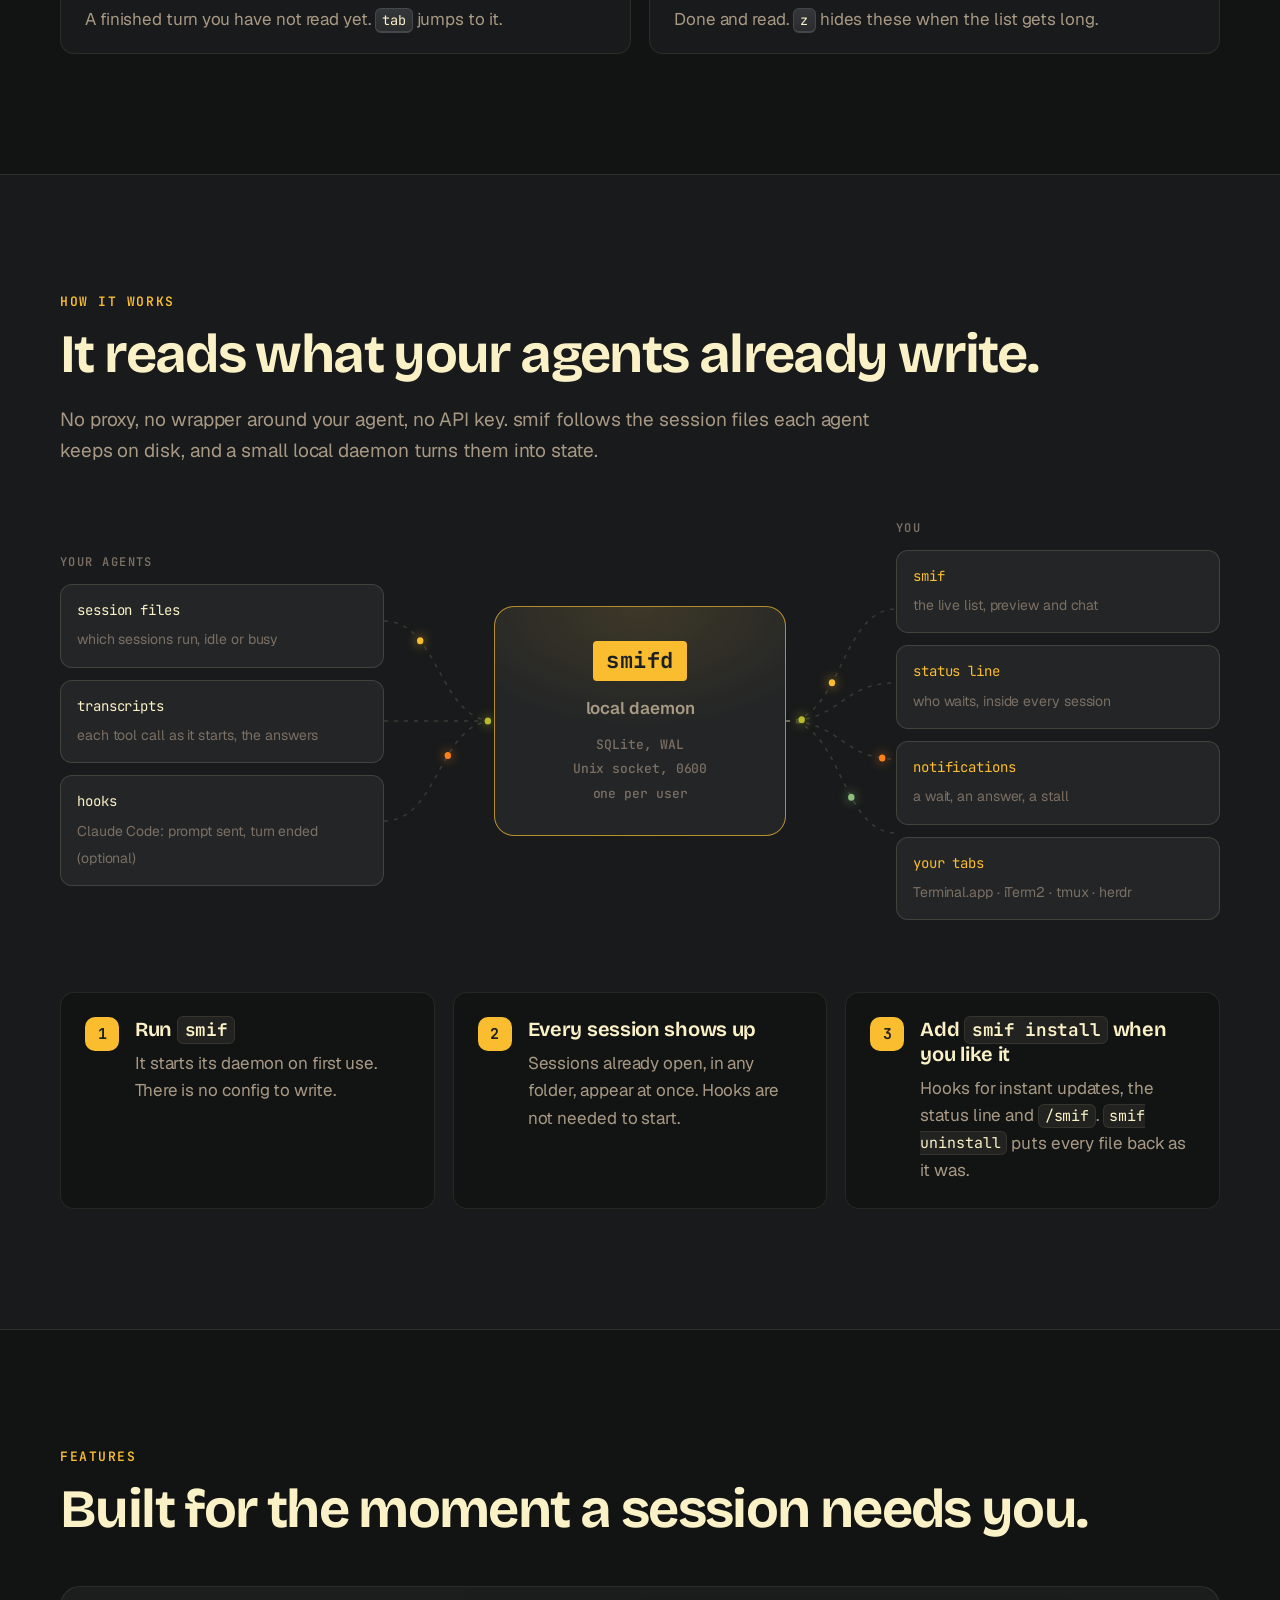
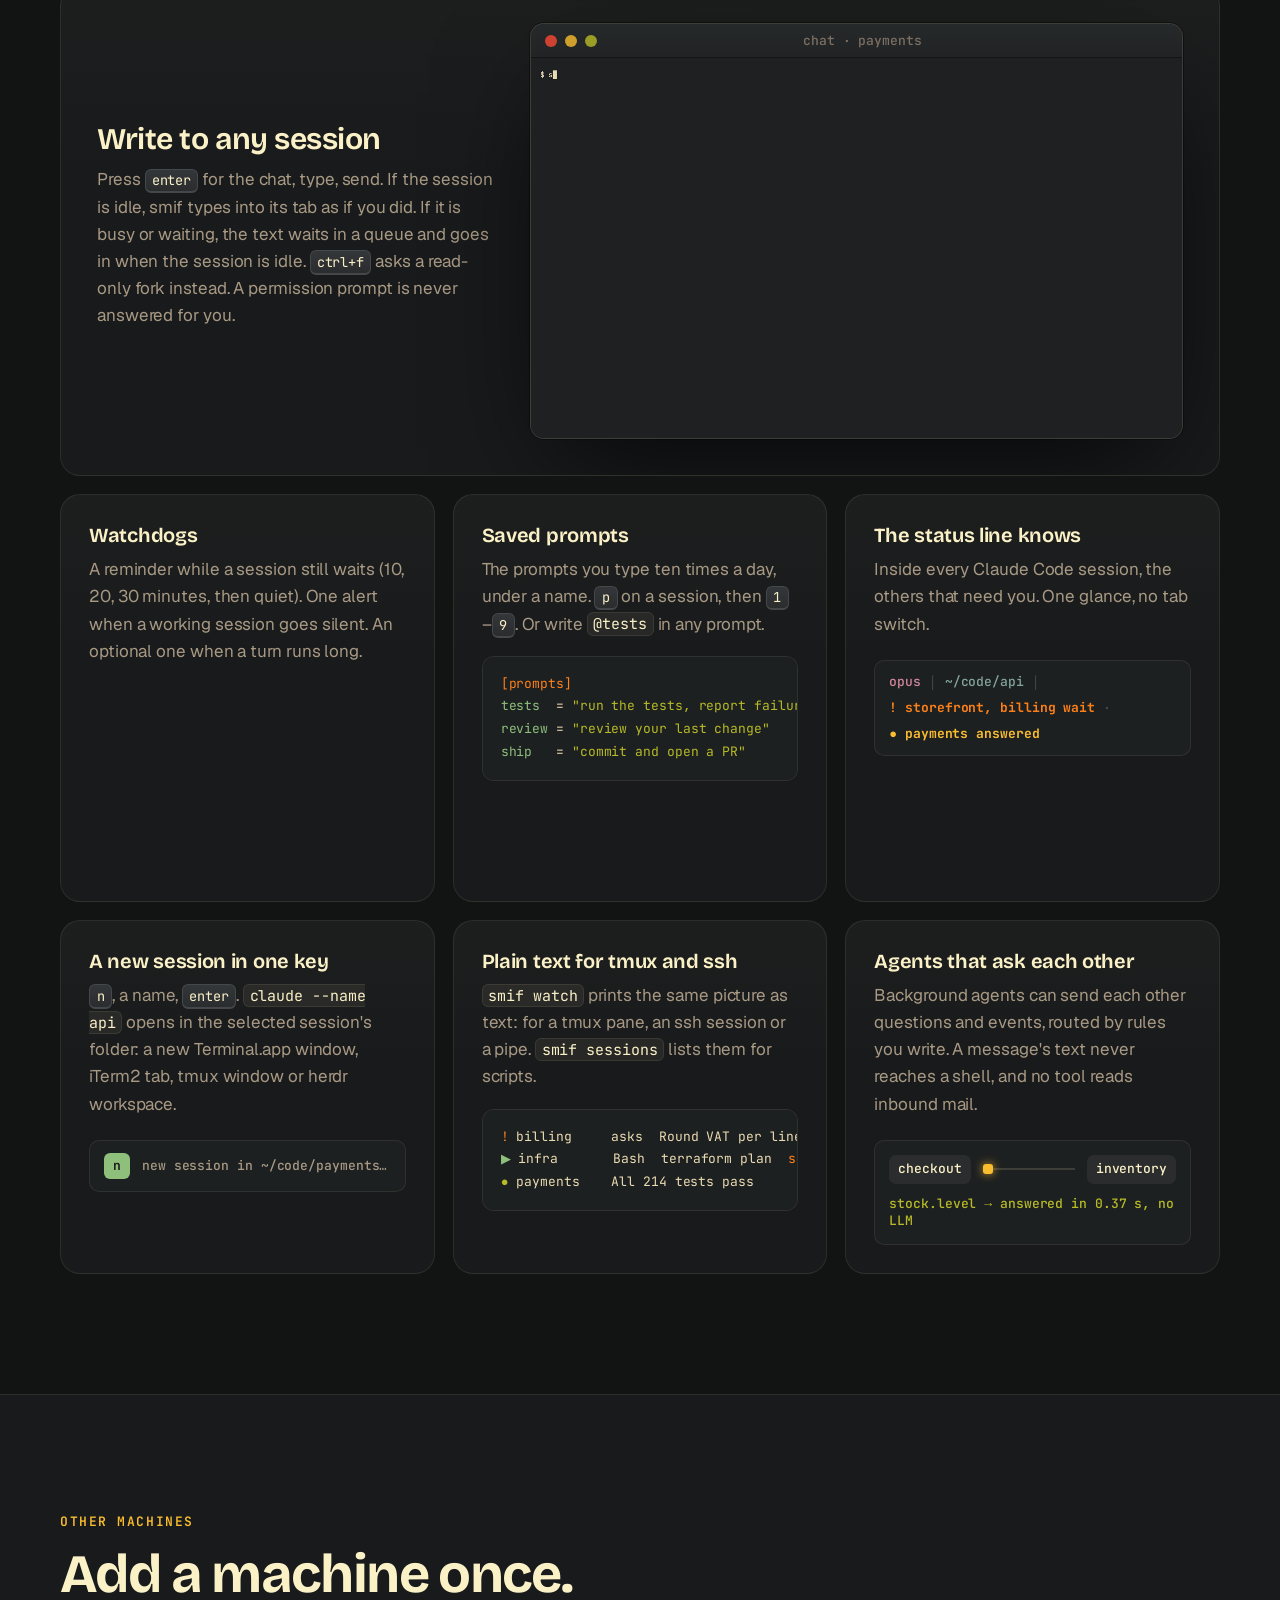
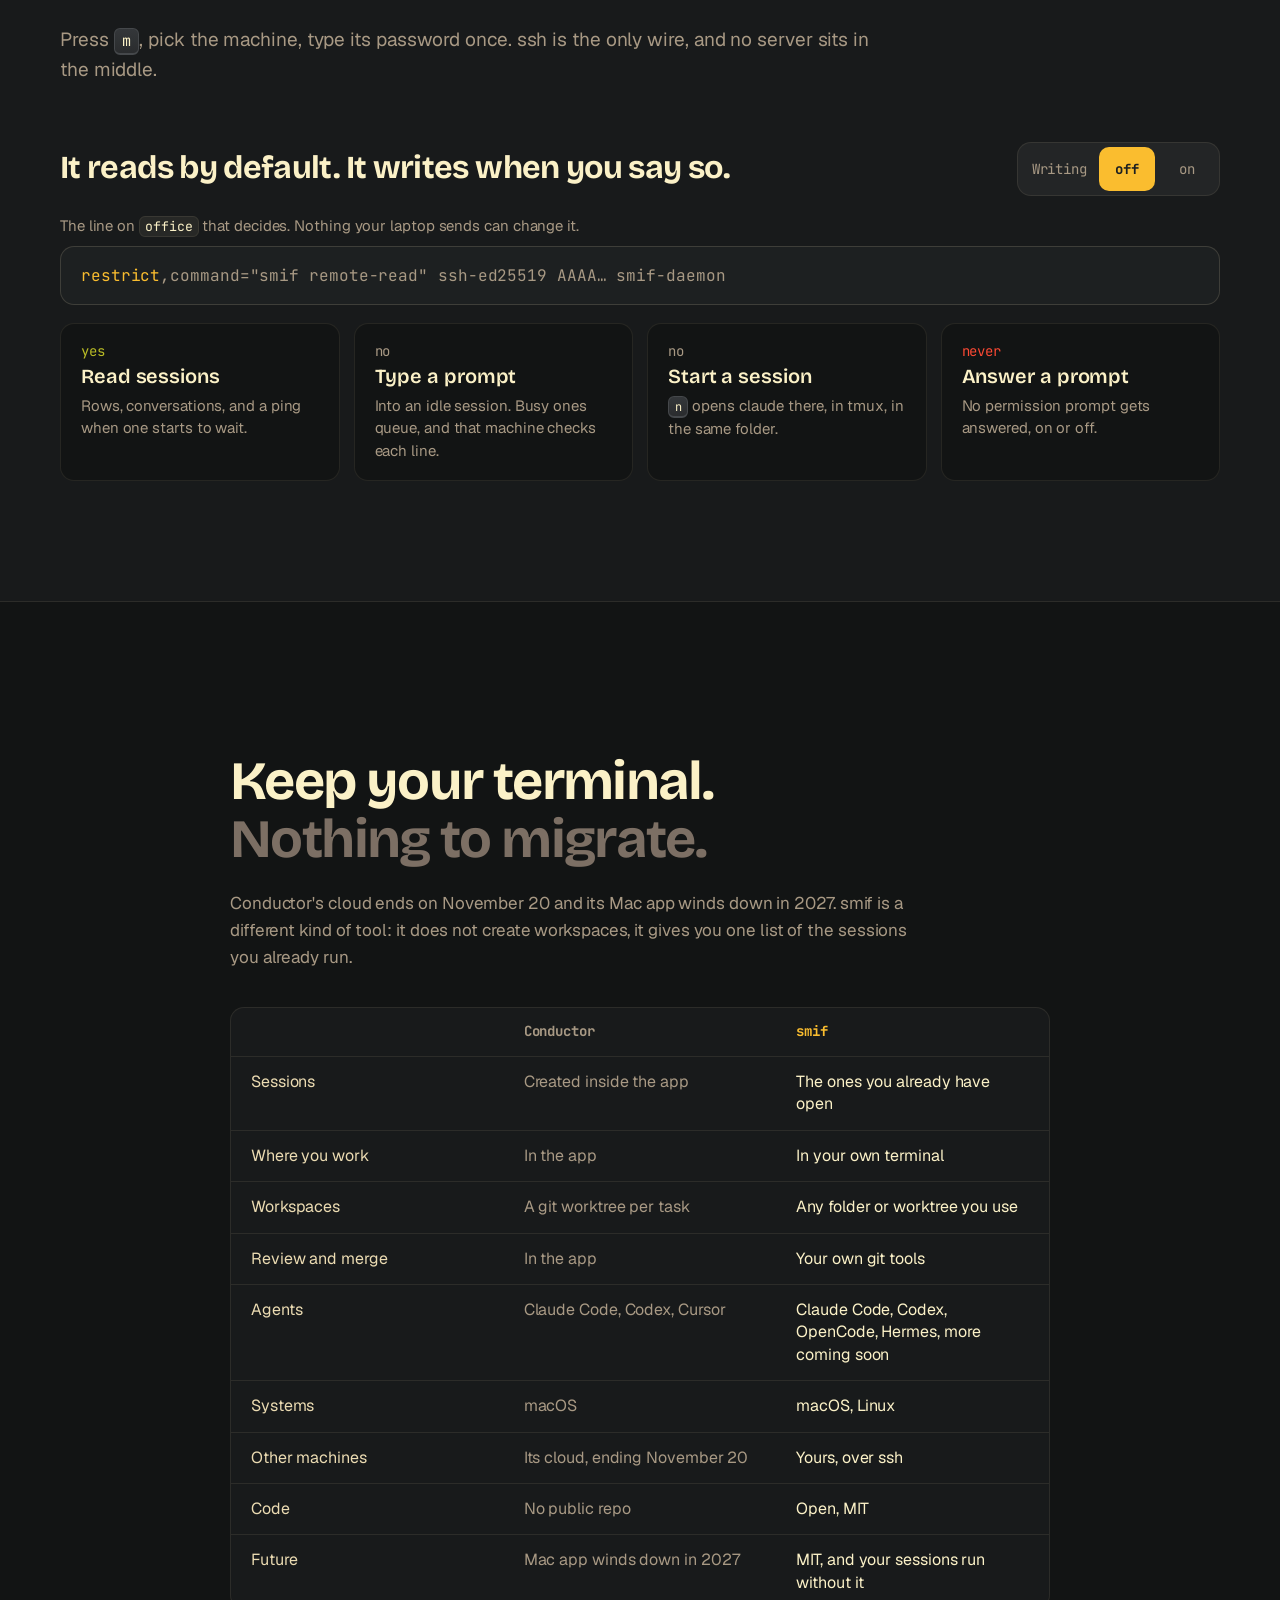
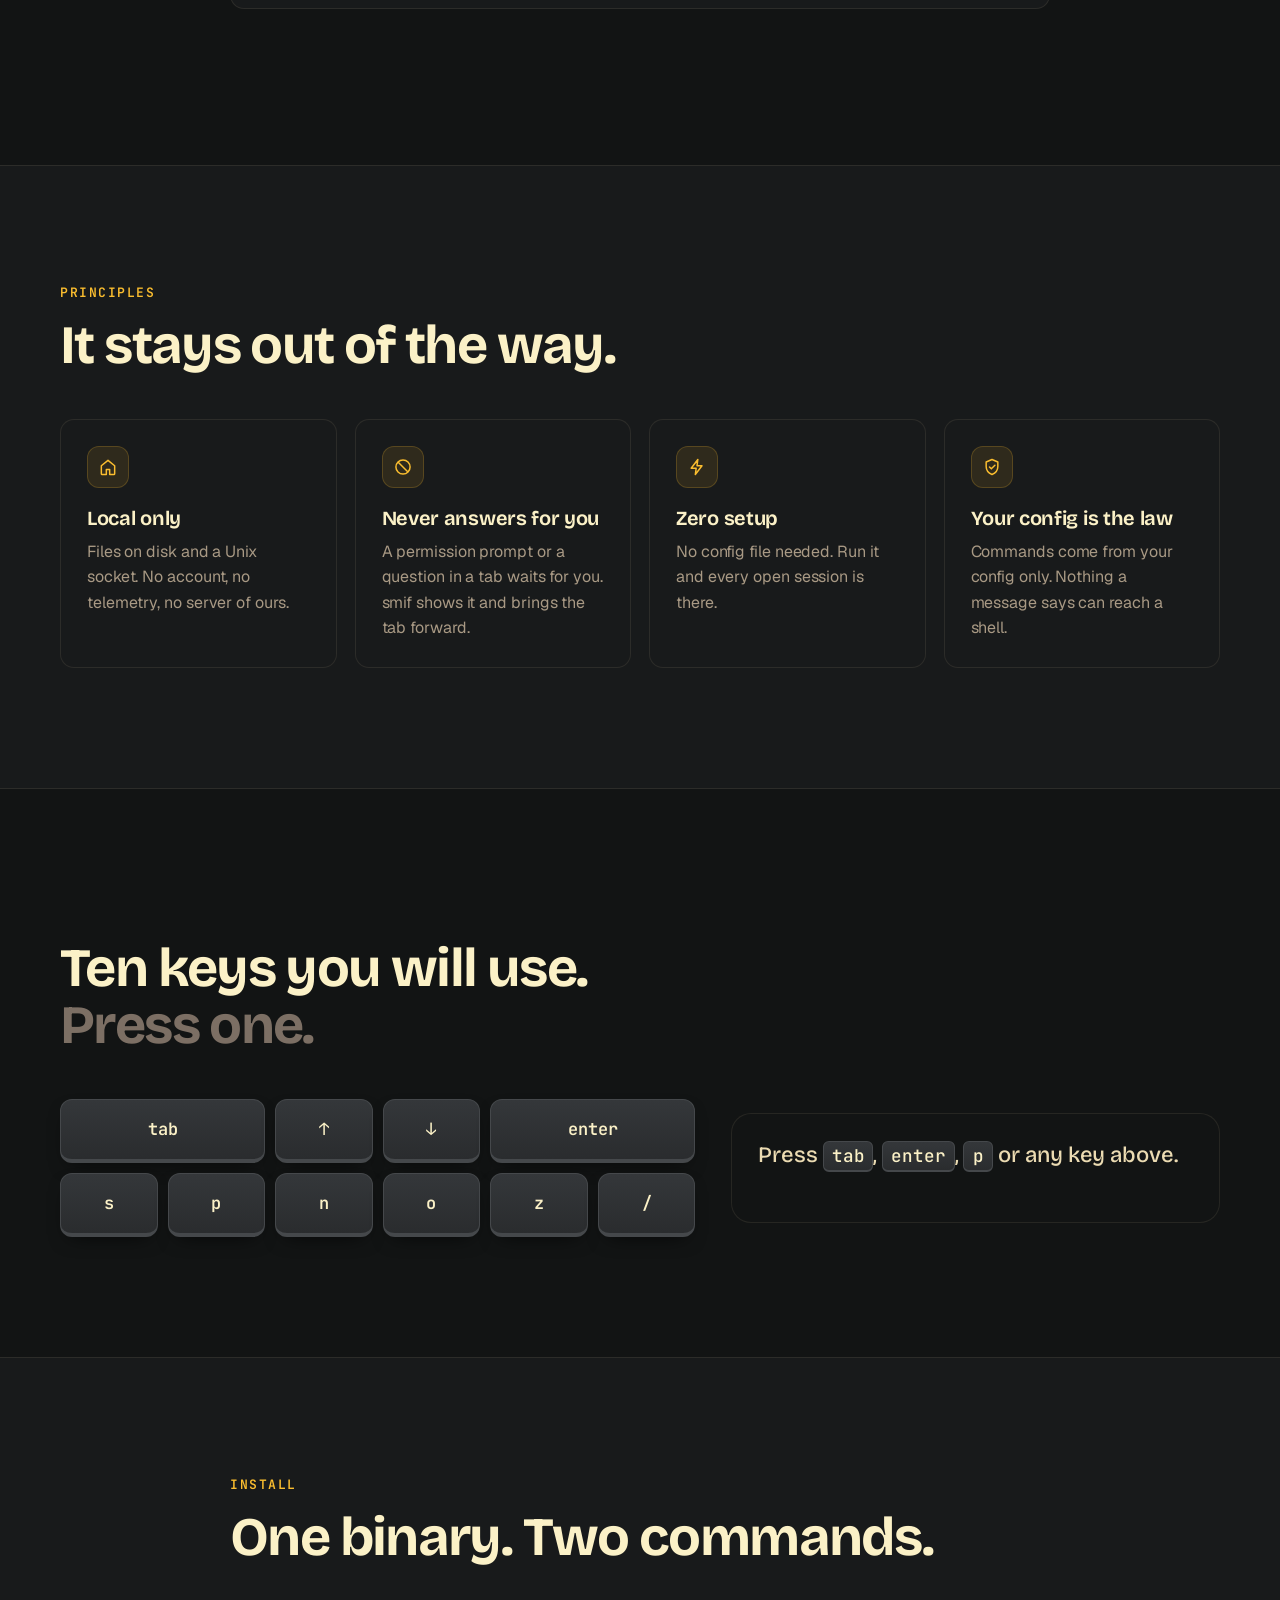
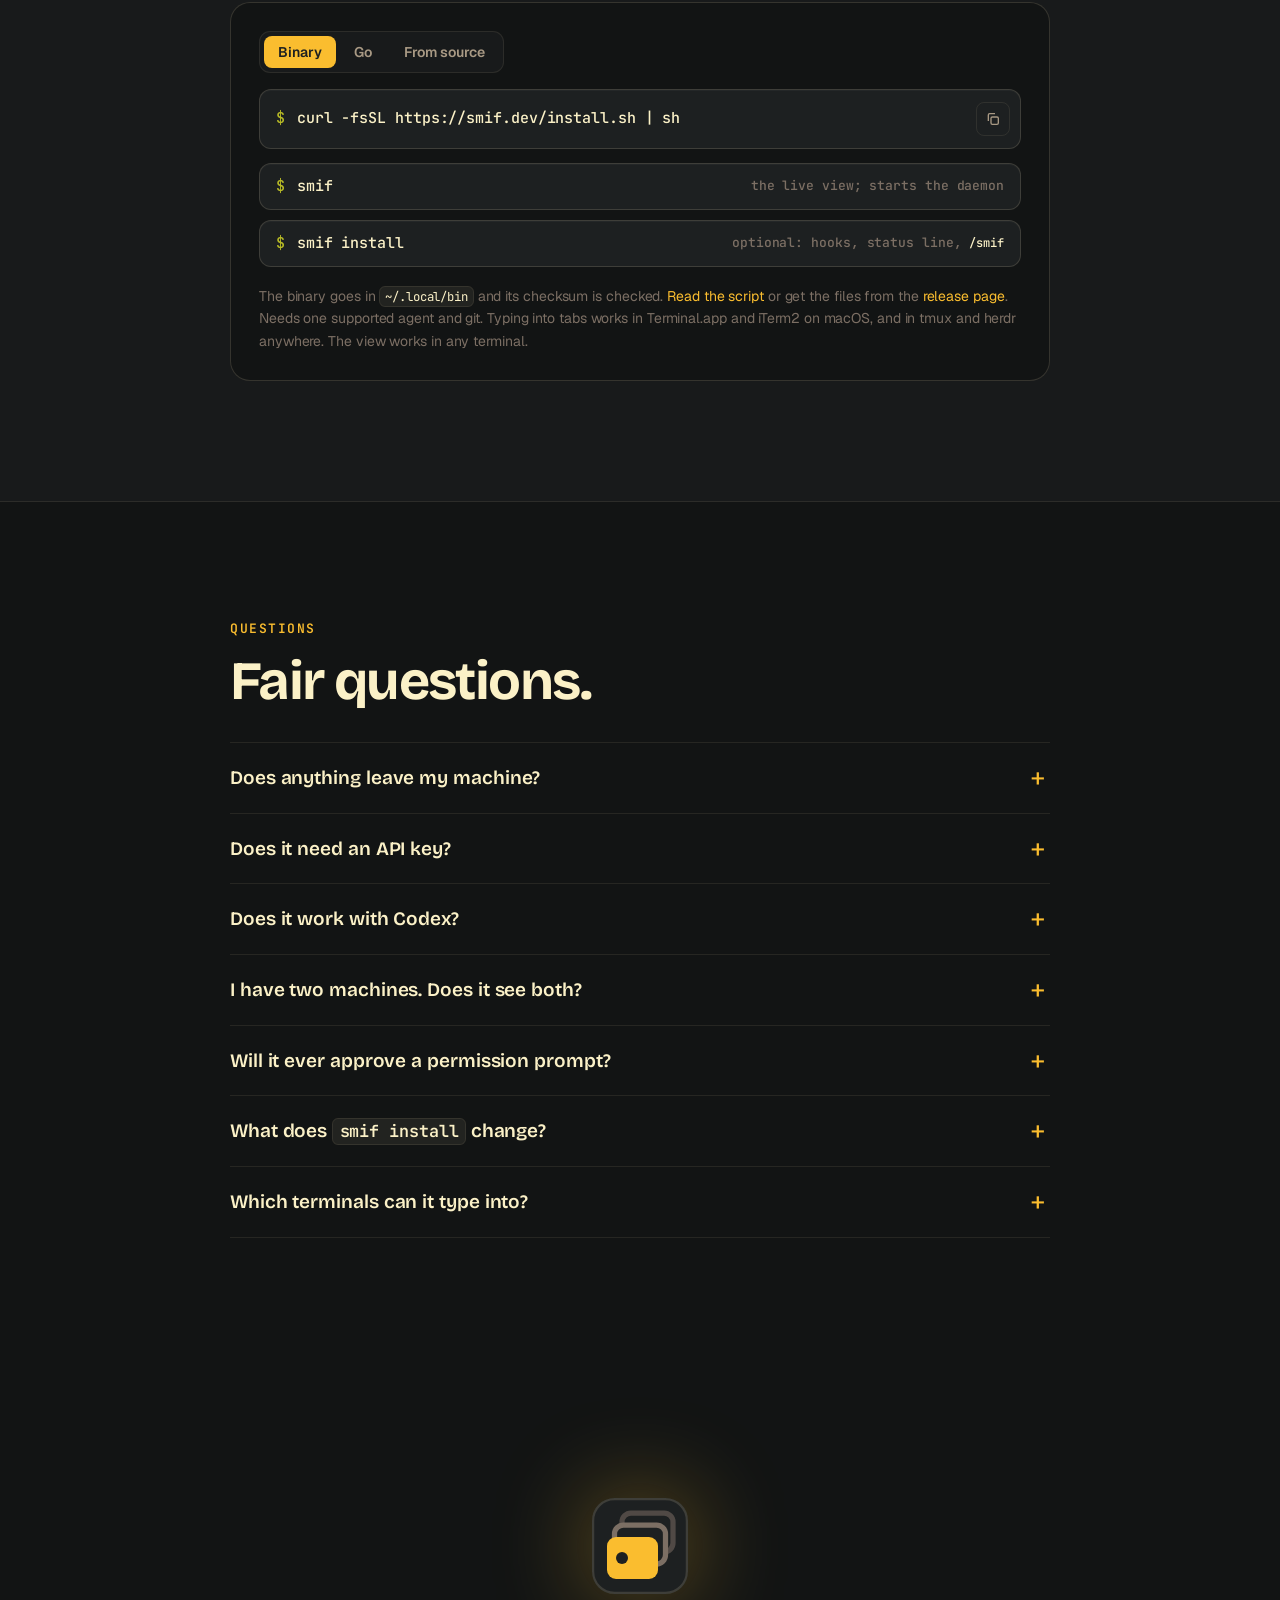
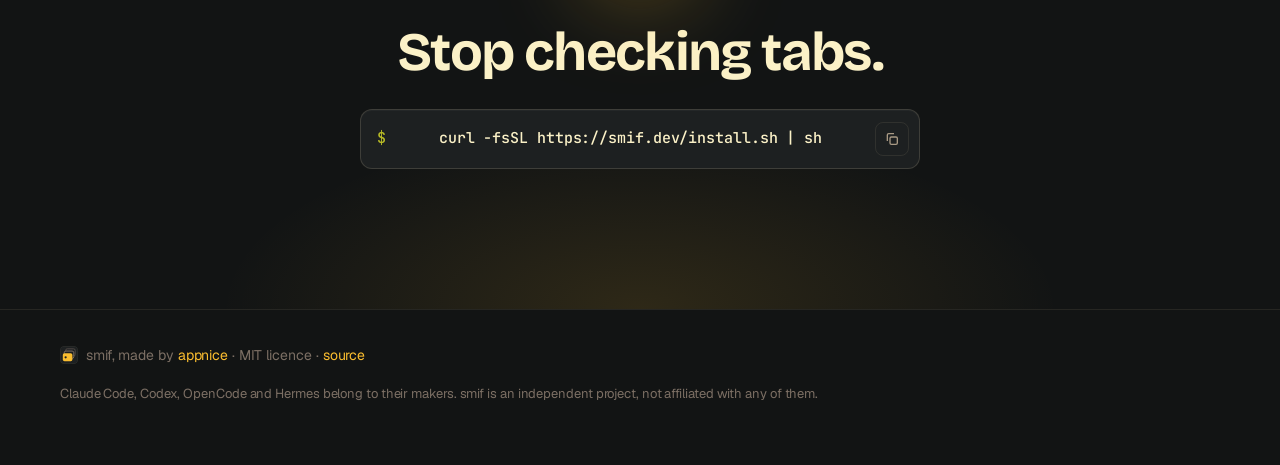
==== commit 0f6782cf: "Refresh the cached sessions picture Co-Authored-By: Claude Opus 5.5 <noreply@anthropic.com> Claude-S" ====
--- a/site/index.html
+++ b/site/index.html
@@ -68,8 +68,8 @@
   <div class="wrap wrap--wide">
     <div class="duo reveal">
       <picture>
-        <source media="(prefers-reduced-motion: reduce)" srcset="media/many-sessions.png">
-        <img src="media/many-sessions.gif" width="1600" height="780" style="width:100%;height:auto" alt="Many sessions. One place. A pile of terminal windows, where you cannot tell which tab needs you, becomes one list in smif: two sessions need you, three work, one has a new answer, two are idle.">
+        <source media="(prefers-reduced-motion: reduce)" srcset="media/many-sessions.png?v=2">
+        <img src="media/many-sessions.gif?v=2" width="1600" height="780" style="width:100%;height:auto" alt="Many sessions. One place. A pile of terminal windows, where you cannot tell which tab needs you, becomes one list in smif: two sessions need you, three work, one has a new answer, two are idle.">
       </picture>
       <picture>
         <source media="(prefers-reduced-motion: reduce)" srcset="media/every-agent.png">
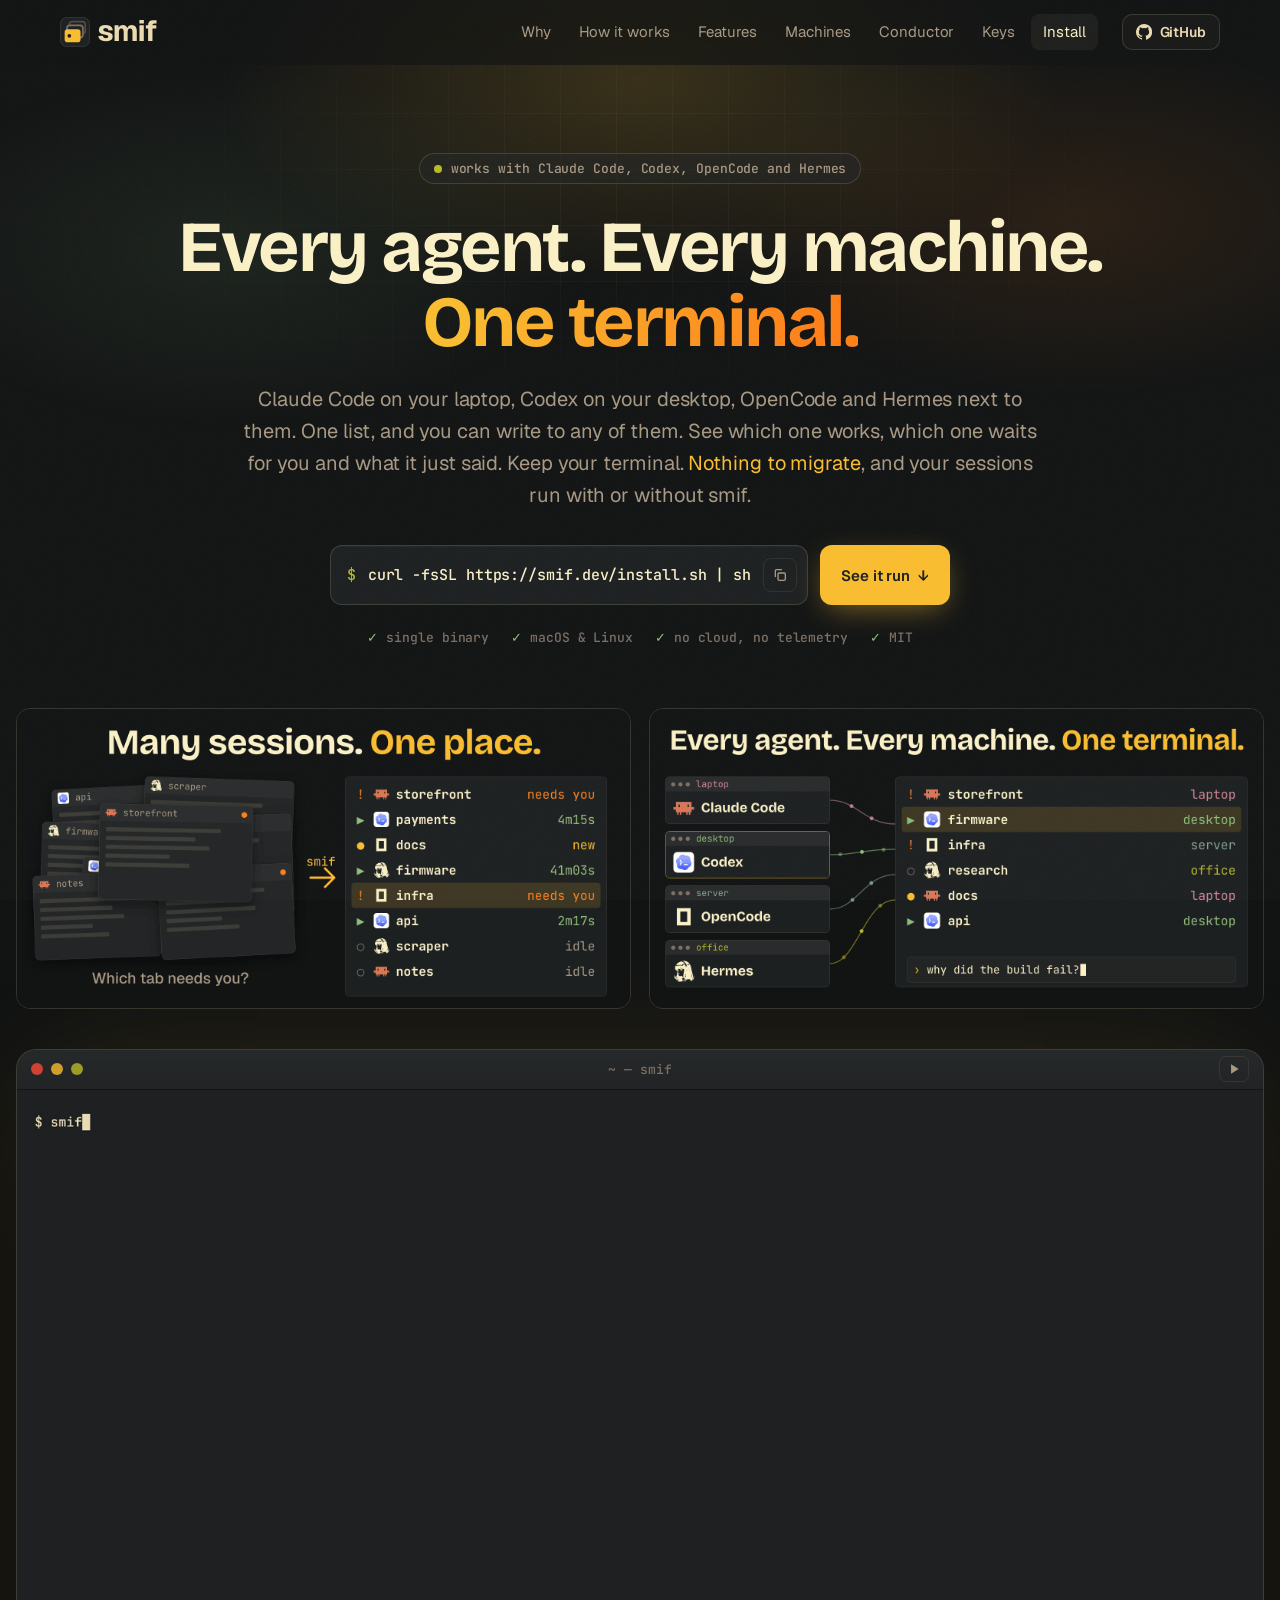
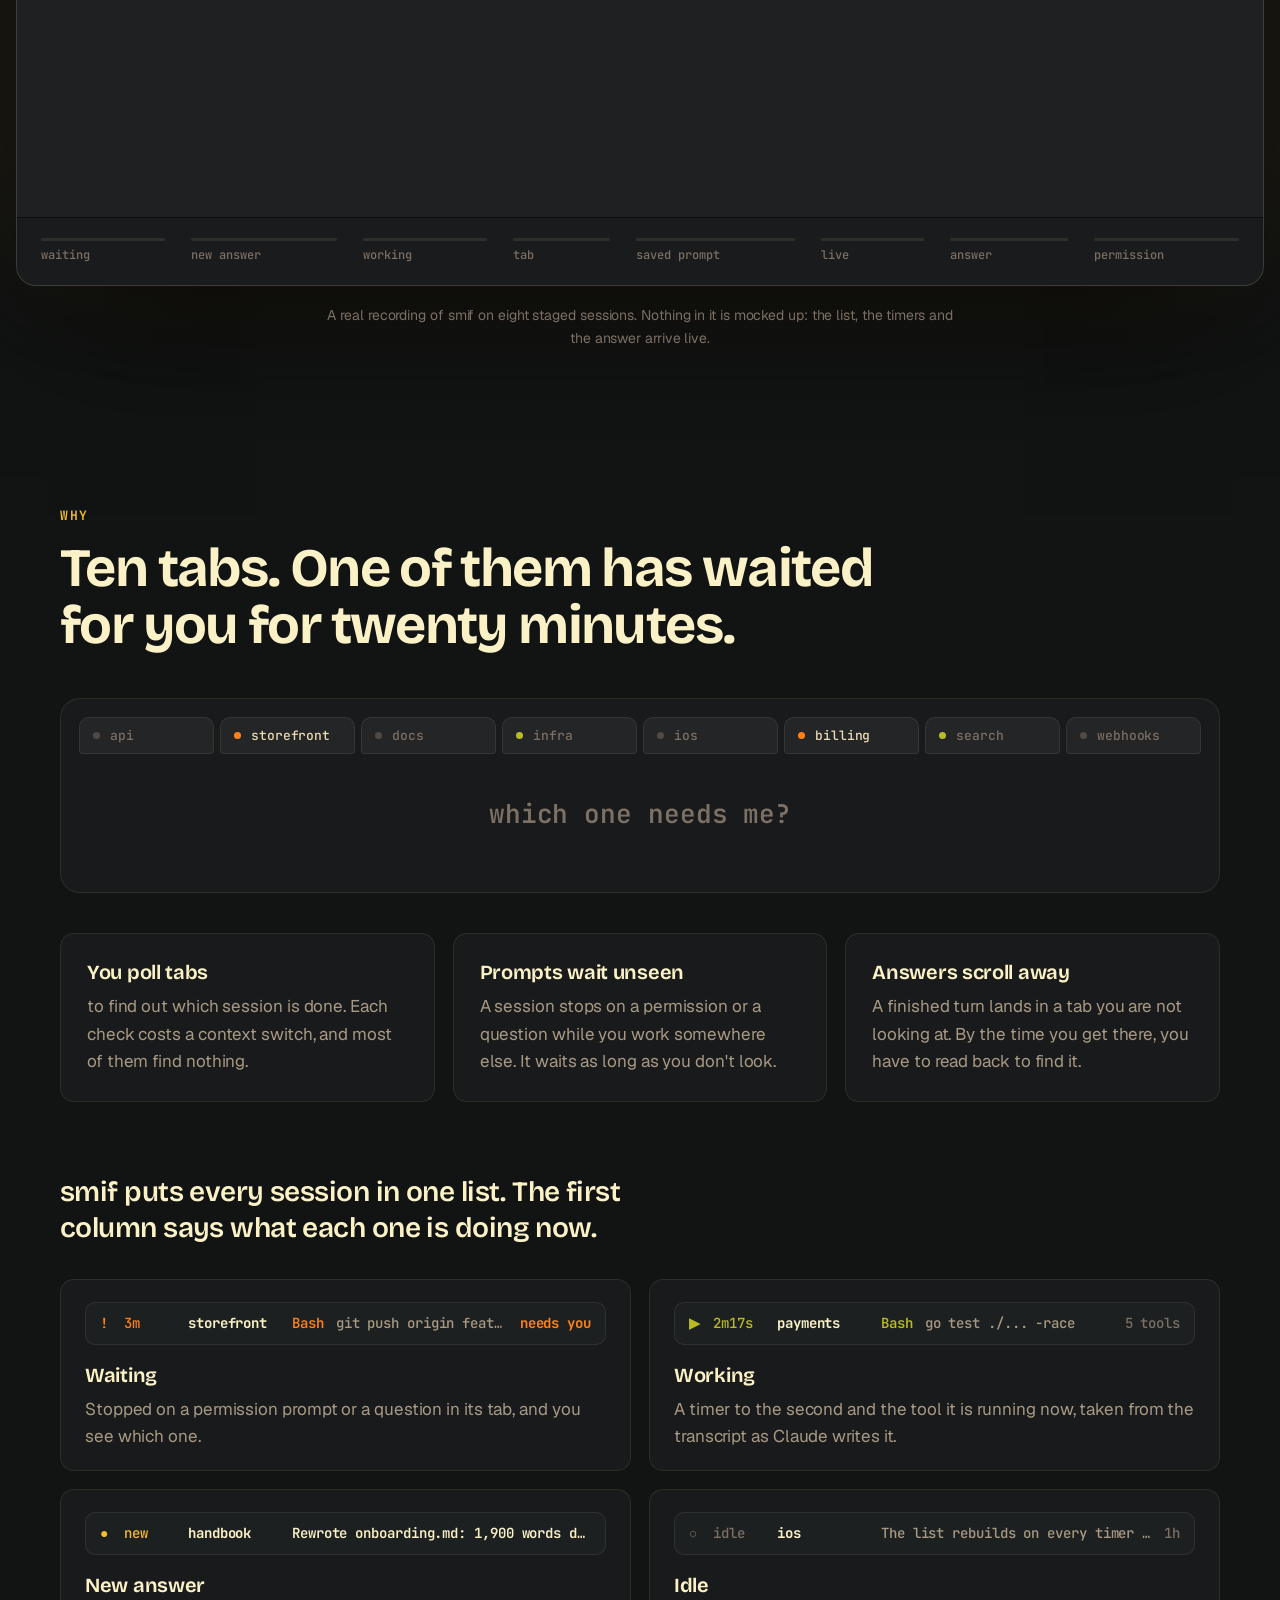
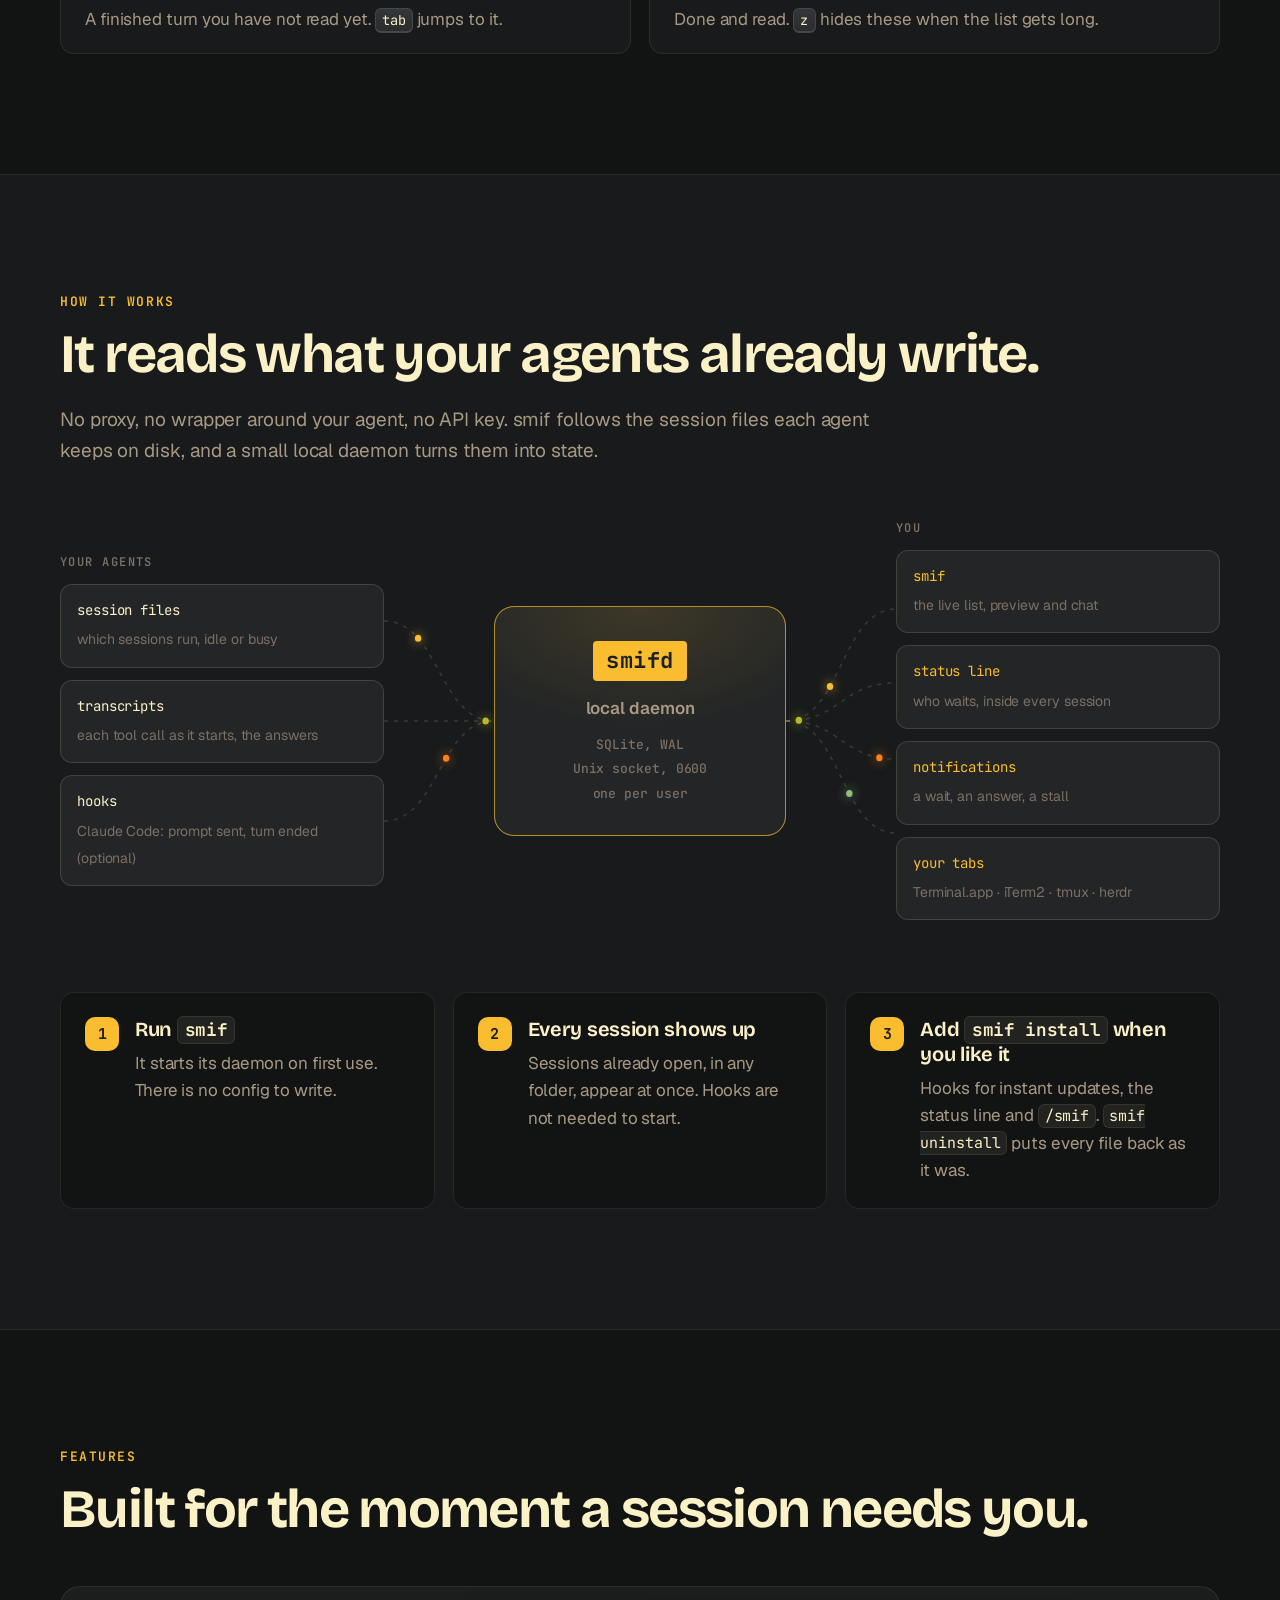
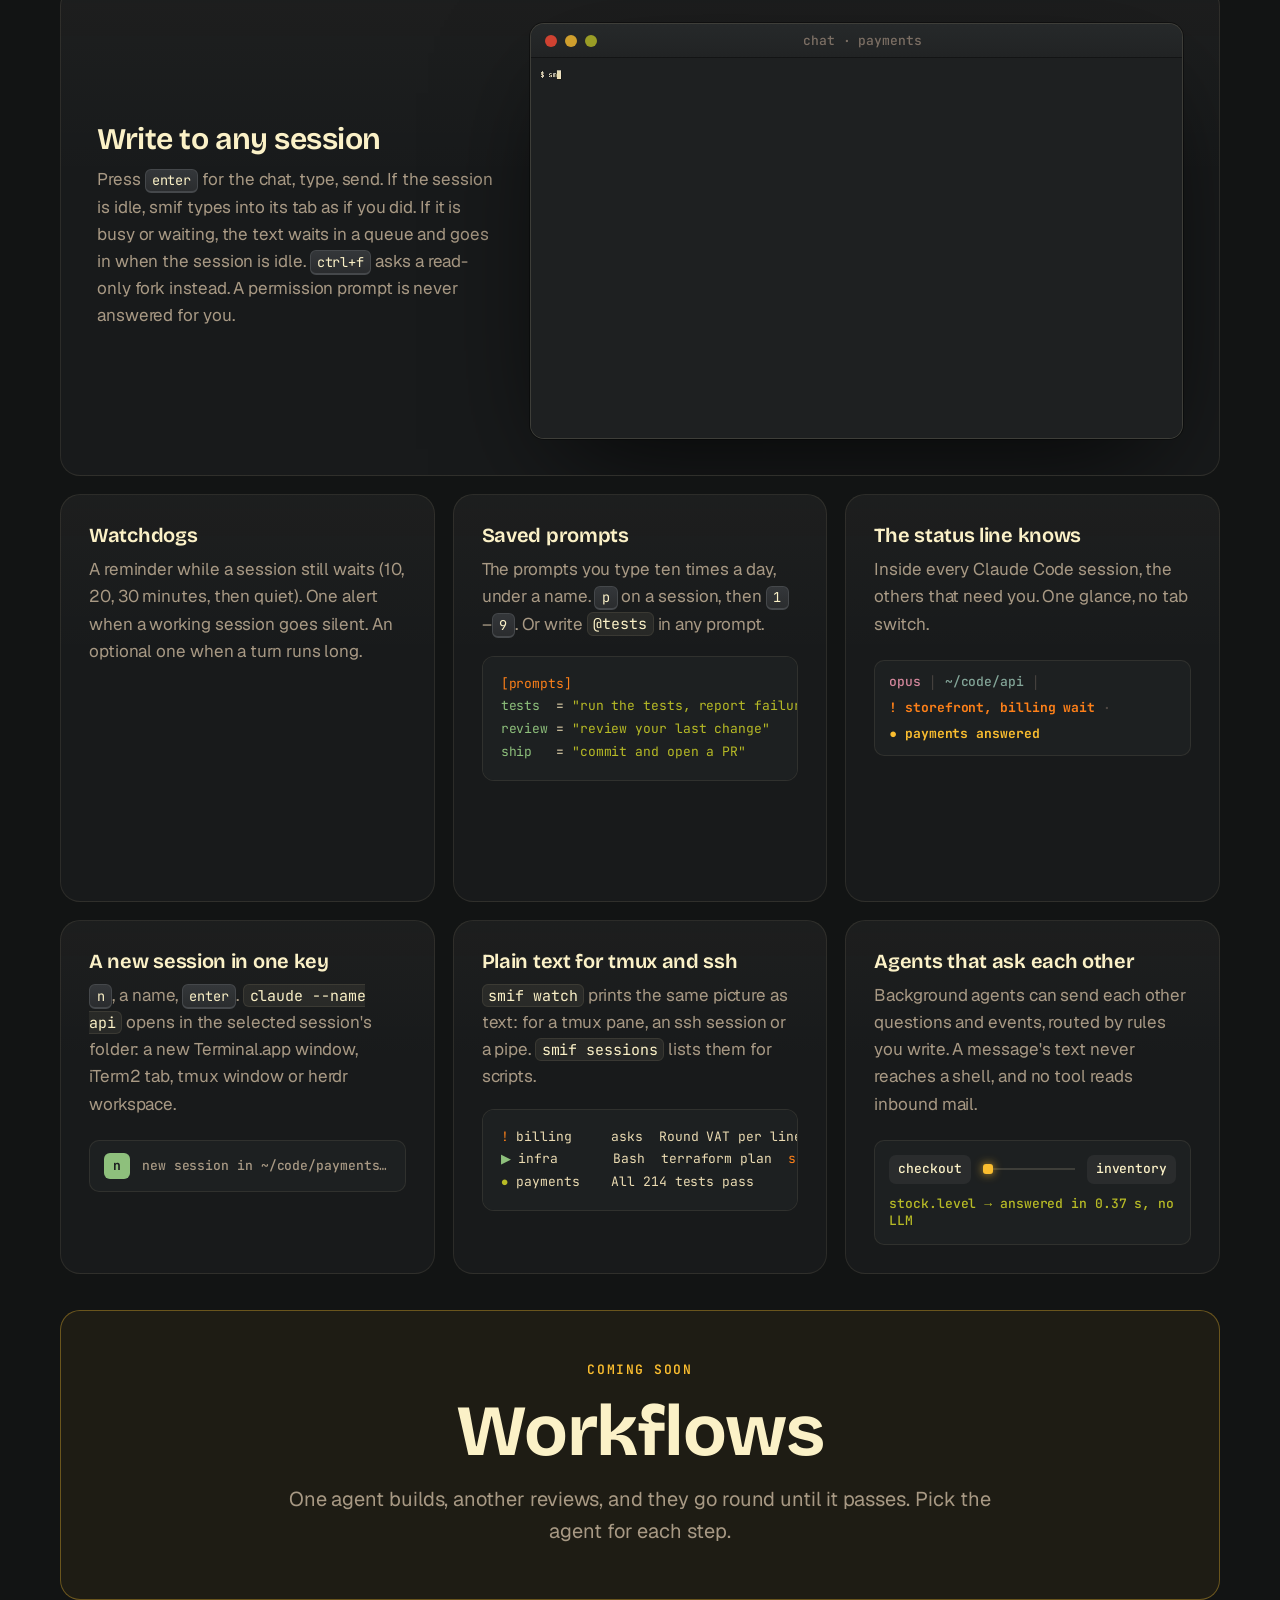
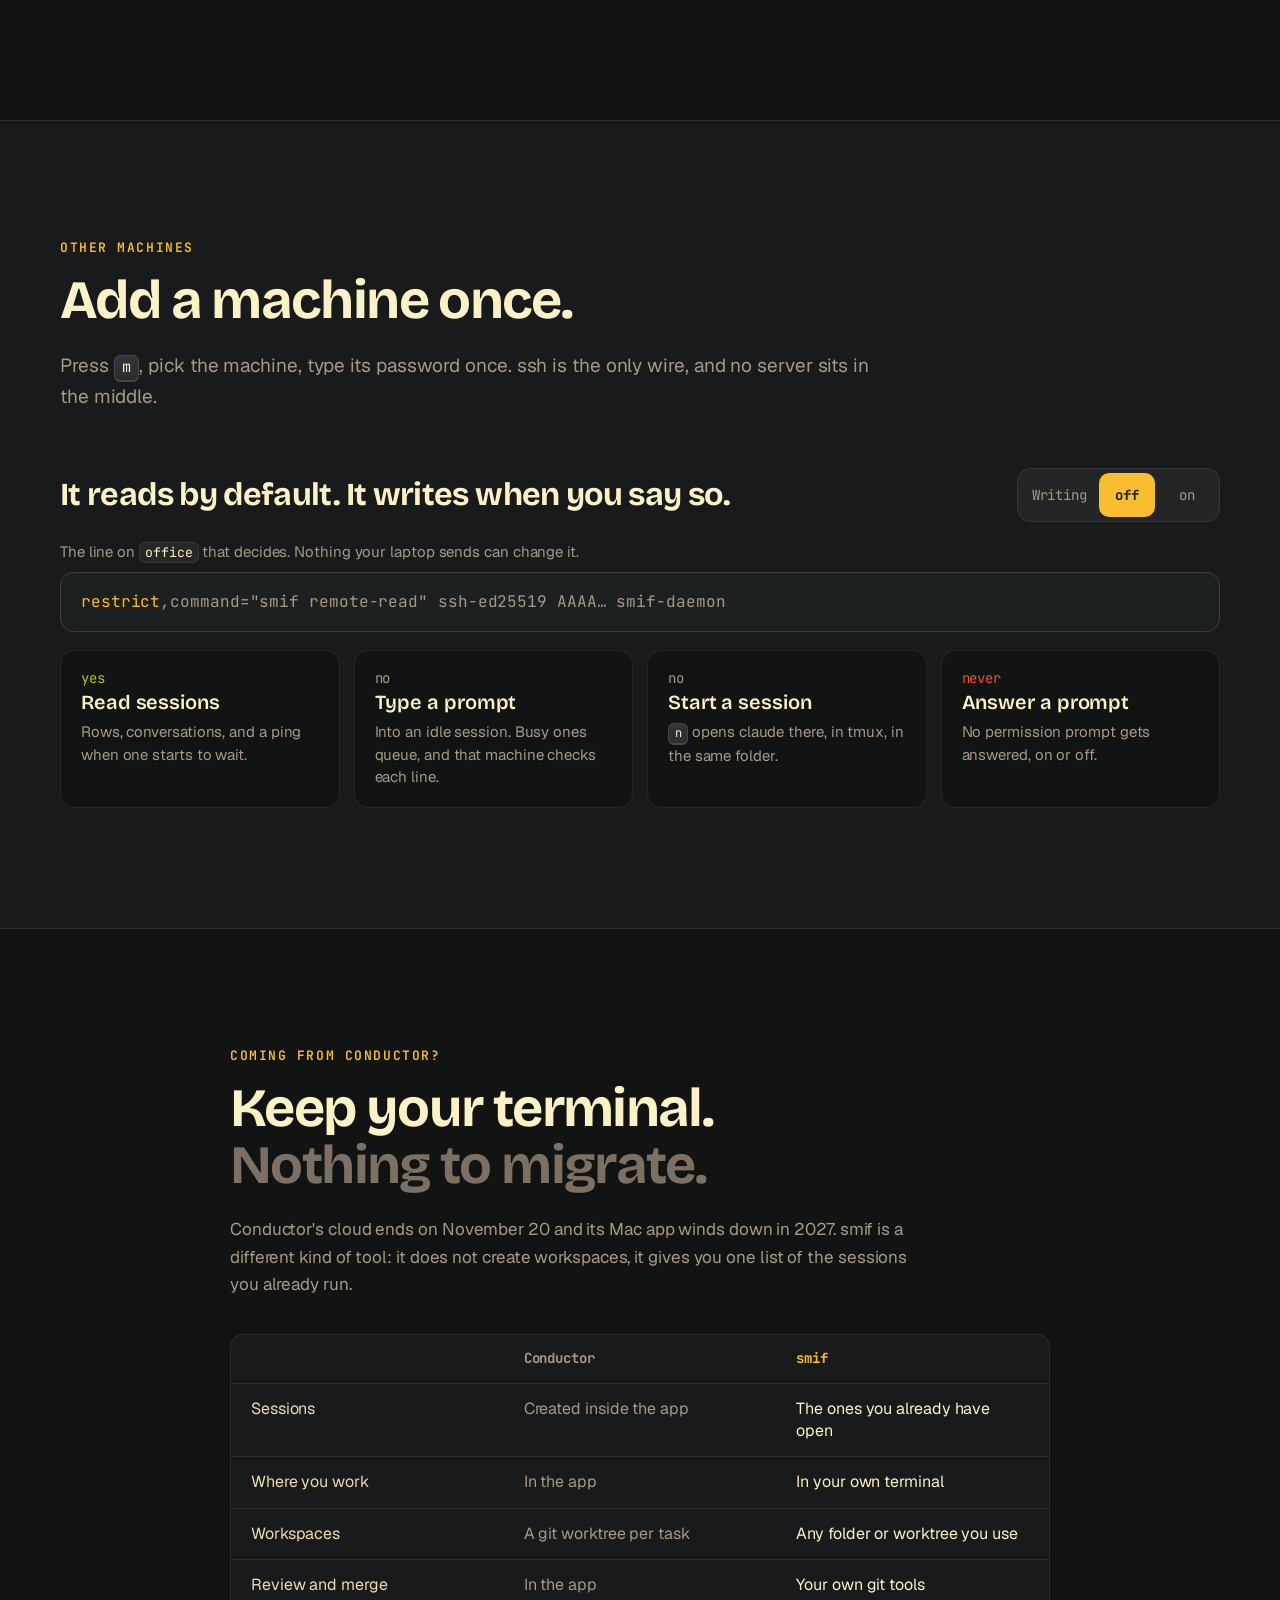
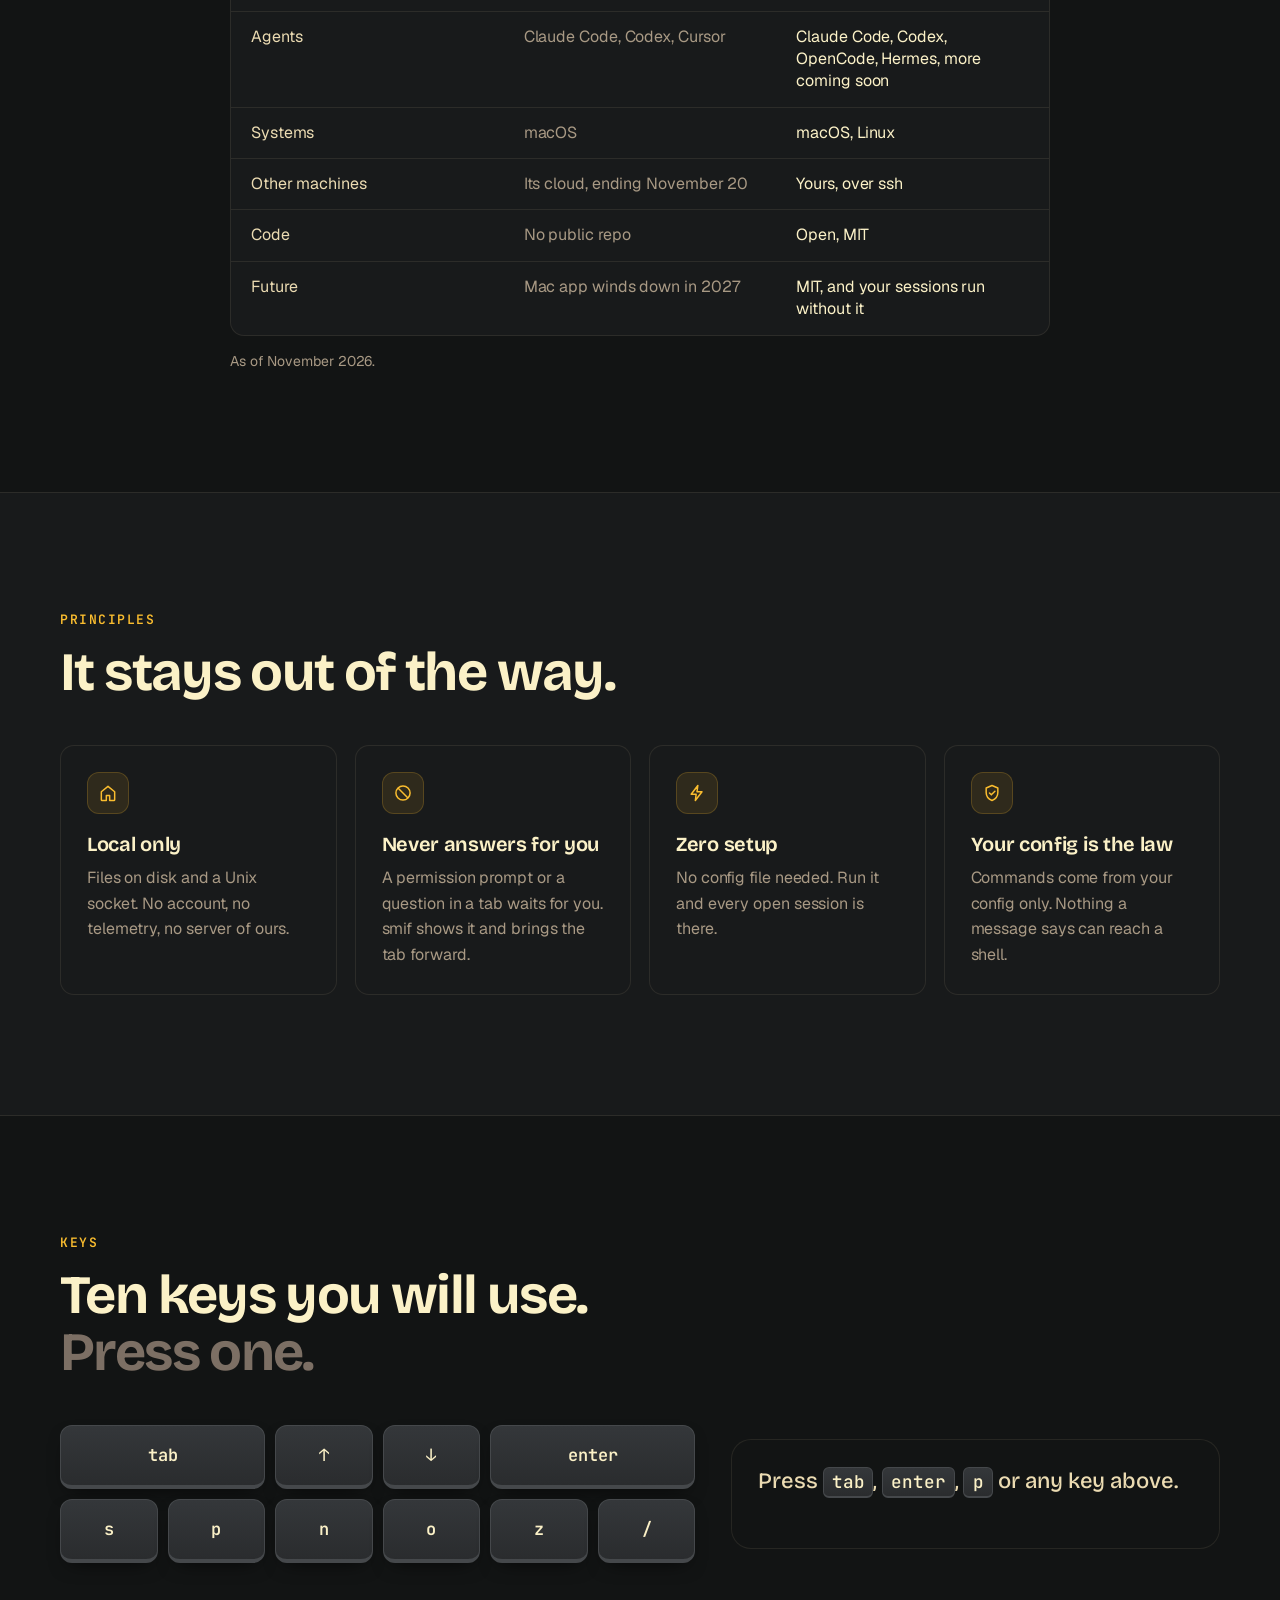
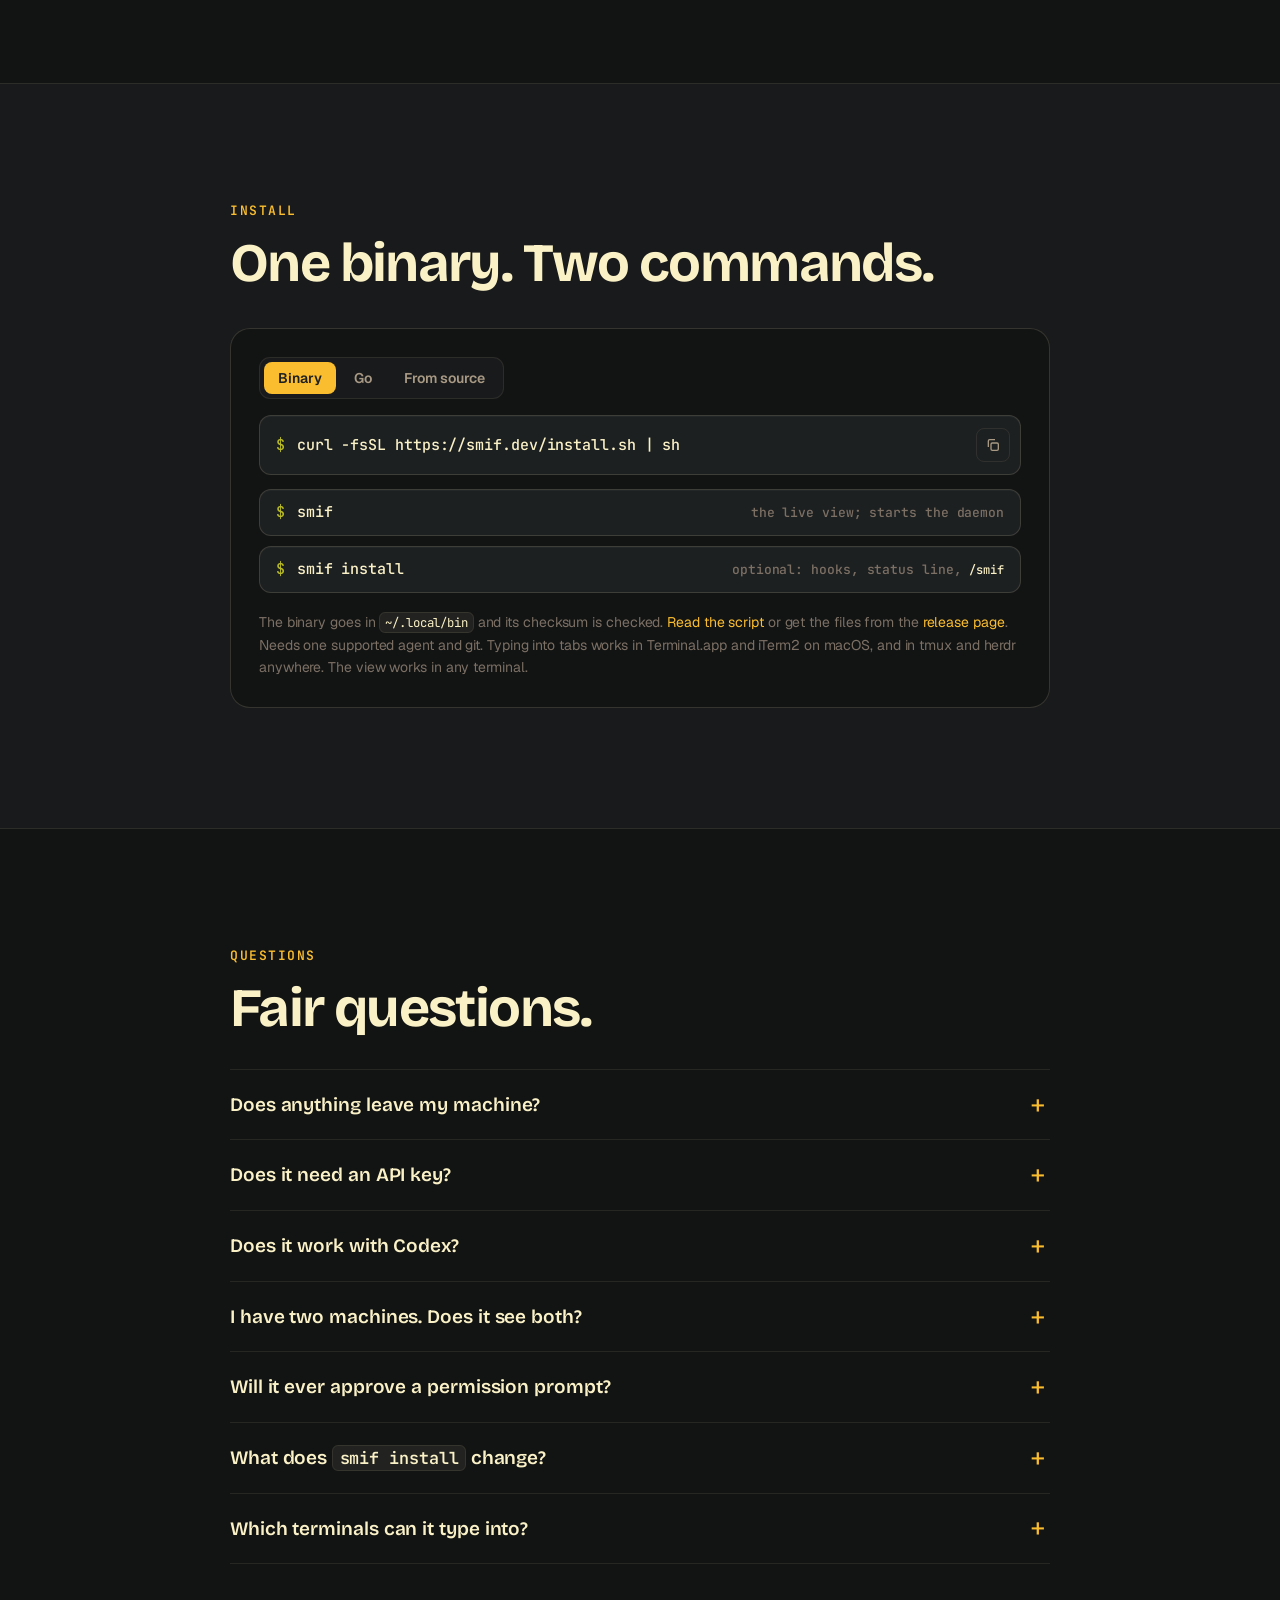
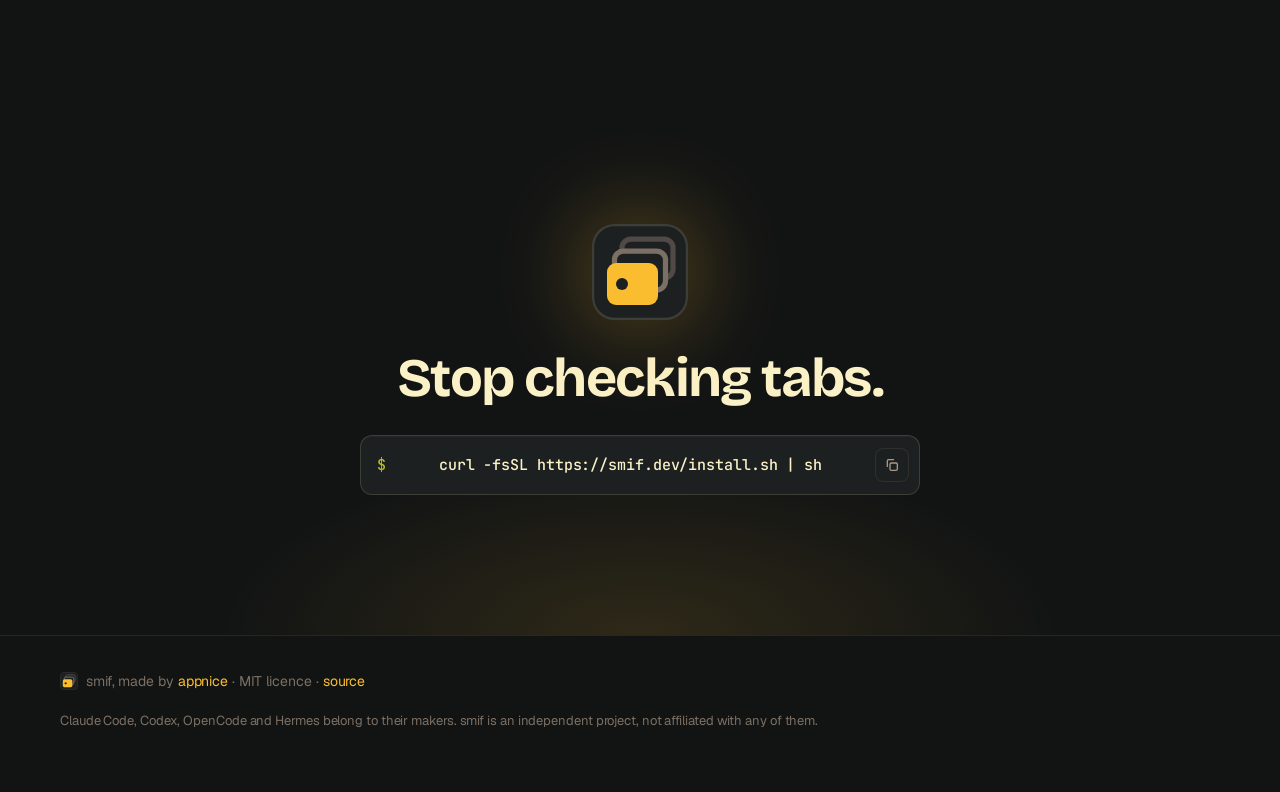
==== commit a6600c8f: "Announce workflows as coming soon Co-Authored-By: Claude Opus 5.5 <noreply@anthropic.com> Claude-Ses" ====
--- a/site/index.html
+++ b/site/index.html
@@ -17,7 +17,7 @@
 <link rel="apple-touch-icon" href="apple-touch-icon.png">
 <link rel="preload" href="fonts/bricolage.woff2" as="font" type="font/woff2" crossorigin>
 <link rel="preload" href="fonts/geist.woff2" as="font" type="font/woff2" crossorigin>
-<link rel="stylesheet" href="styles.css?v=4">
+<link rel="stylesheet" href="styles.css?v=5">
 </head>
 <body>
 <a class="skip" href="#main">Skip to content</a>
@@ -273,6 +273,11 @@
           <span class="mail__msg">stock.level → answered in 0.37 s, no LLM</span>
         </div>
       </article>
+    </div>
+    <div class="soon reveal">
+      <p class="eyebrow">Coming soon</p>
+      <h3>Workflows</h3>
+      <p>One agent builds, another reviews, and they go round until it passes. Pick the agent for each step.</p>
     </div>
   </div>
 </section>
--- a/site/styles.css
+++ b/site/styles.css
@@ -324,6 +324,9 @@
 .principle { padding: 26px; border: 1px solid var(--line); border-radius: var(--r); background: var(--bg-2); }
 .principle p { color: var(--dim); margin: 0; font-size: 16px; }
 .principle__i { display: grid; place-items: center; width: 42px; height: 42px; margin-bottom: 18px; border-radius: 12px; font-size: 20px; background: rgba(250, 189, 47, .1); color: var(--yellow); border: 1px solid rgba(250, 189, 47, .2); }
+.soon { margin-top: 36px; padding: clamp(28px, 5vw, 52px); text-align: center; border: 1px solid rgba(250, 189, 47, .35); border-radius: var(--r-lg); background: rgba(250, 189, 47, .05); }
+.soon h3 { margin: 0; font: 700 clamp(40px, 7vw, 72px)/1.05 var(--display); letter-spacing: -.02em; color: var(--fg-hi); }
+.soon p:last-child { max-width: 58ch; margin: 14px auto 0; color: var(--dim); font-size: clamp(17px, 1.6vw, 20px); text-wrap: pretty; }
 .vs__lede { color: var(--dim); margin: 18px 0 0; max-width: 62ch; }
 .vs { margin-top: 36px; border: 1px solid var(--line); border-radius: var(--r); background: var(--bg-2); overflow: hidden; }
 .vs table { width: 100%; border-collapse: collapse; table-layout: fixed; }
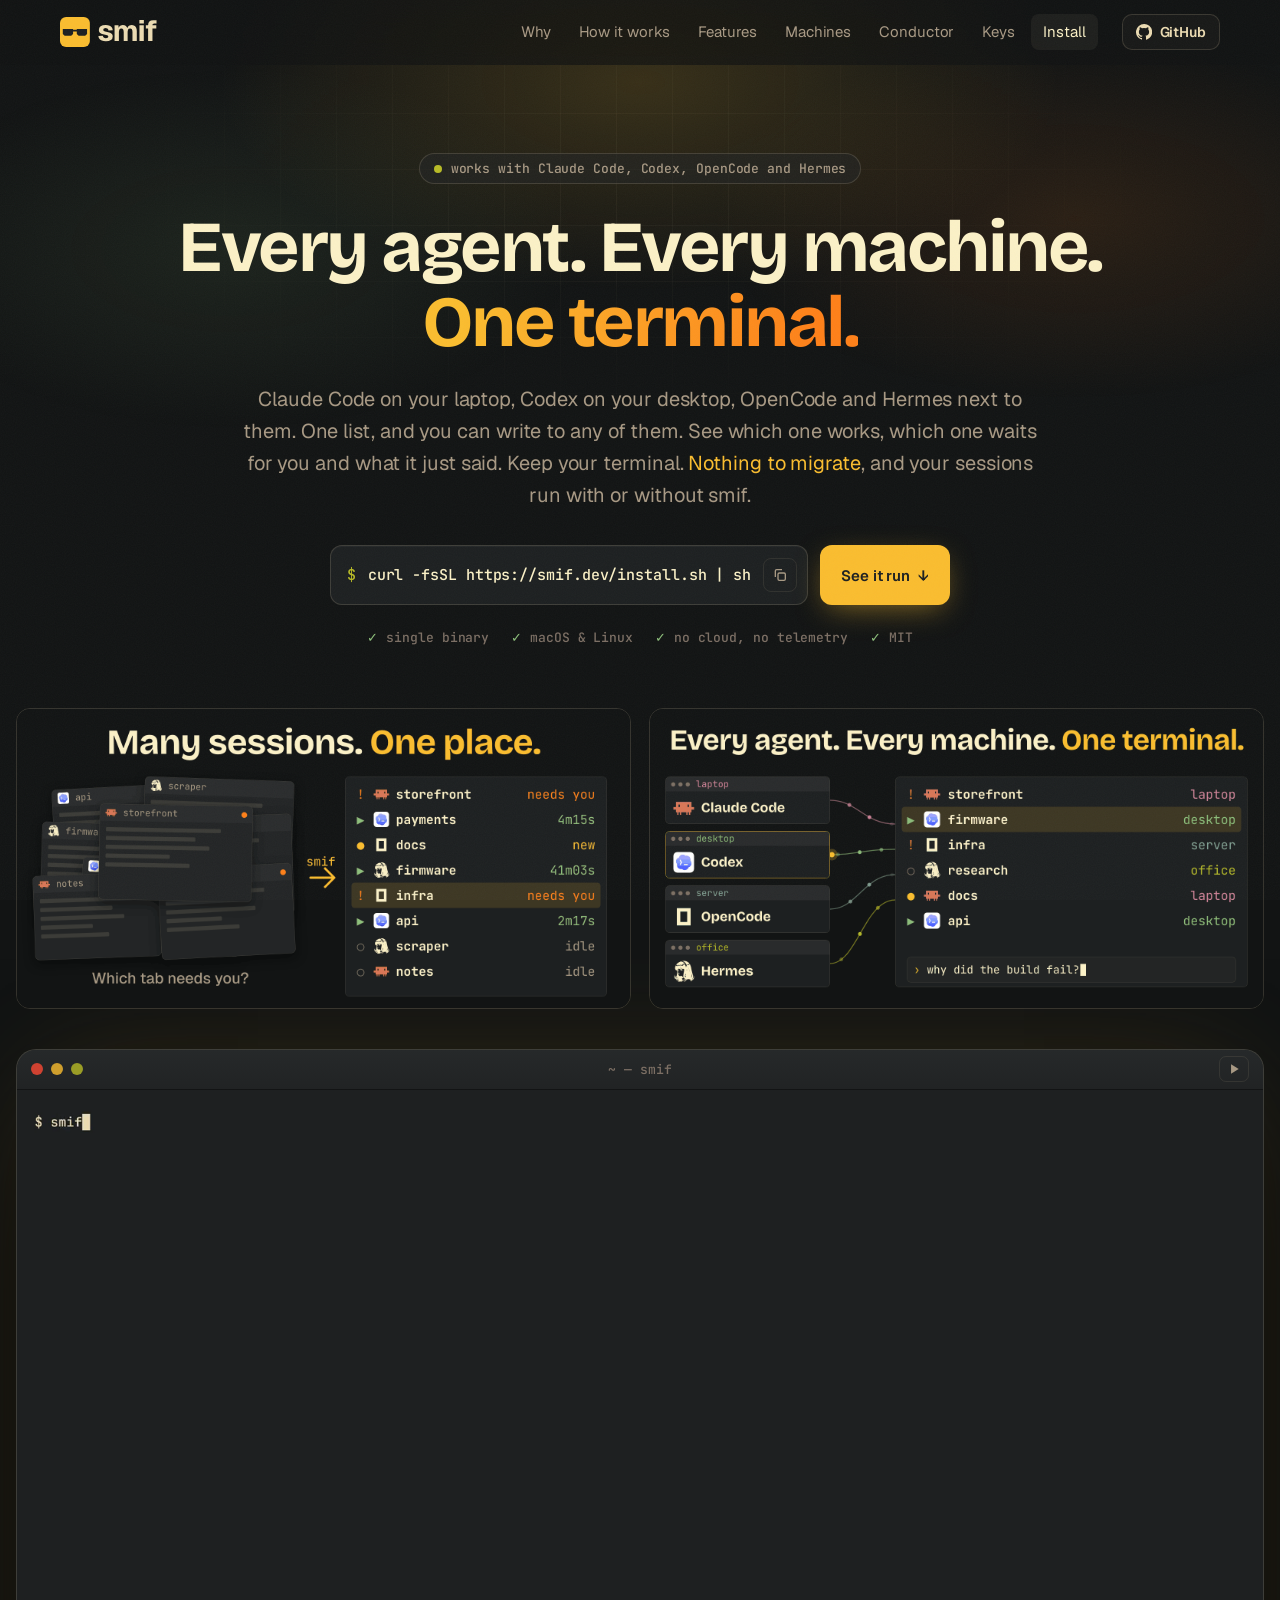
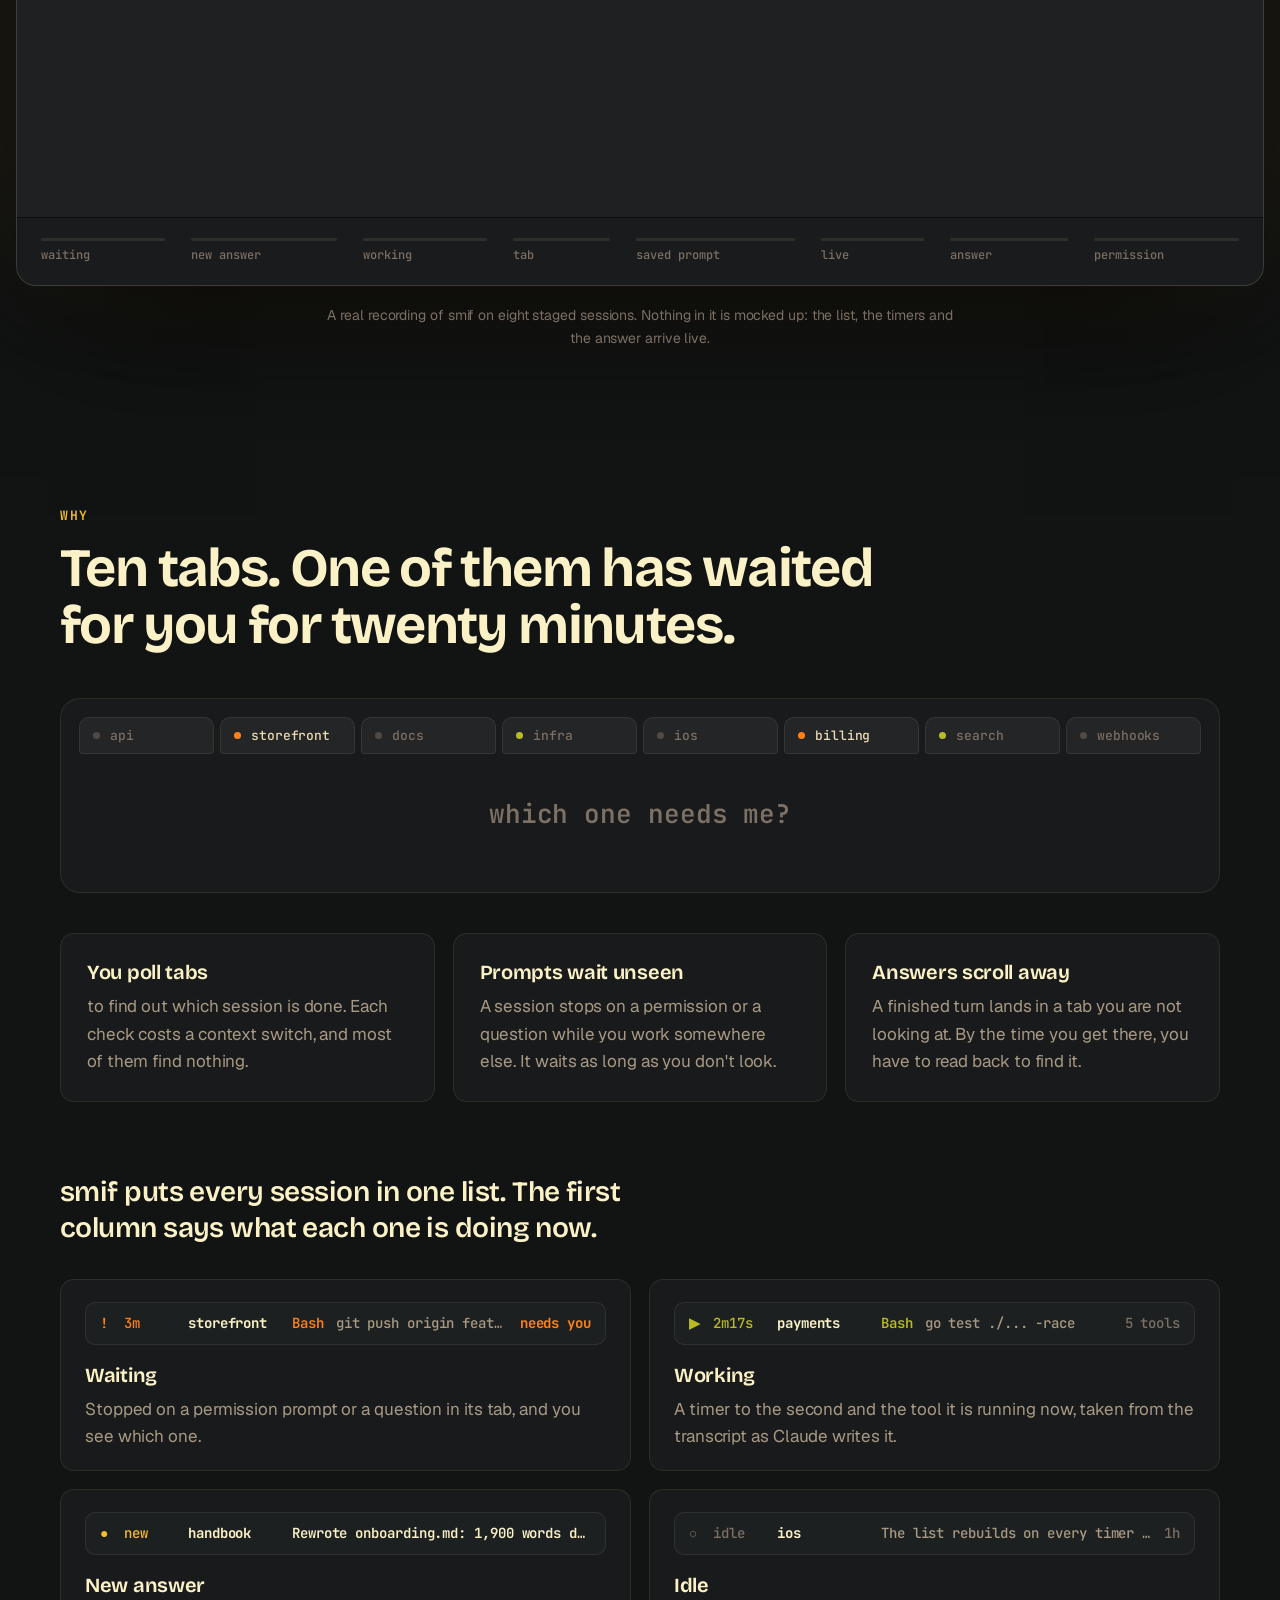
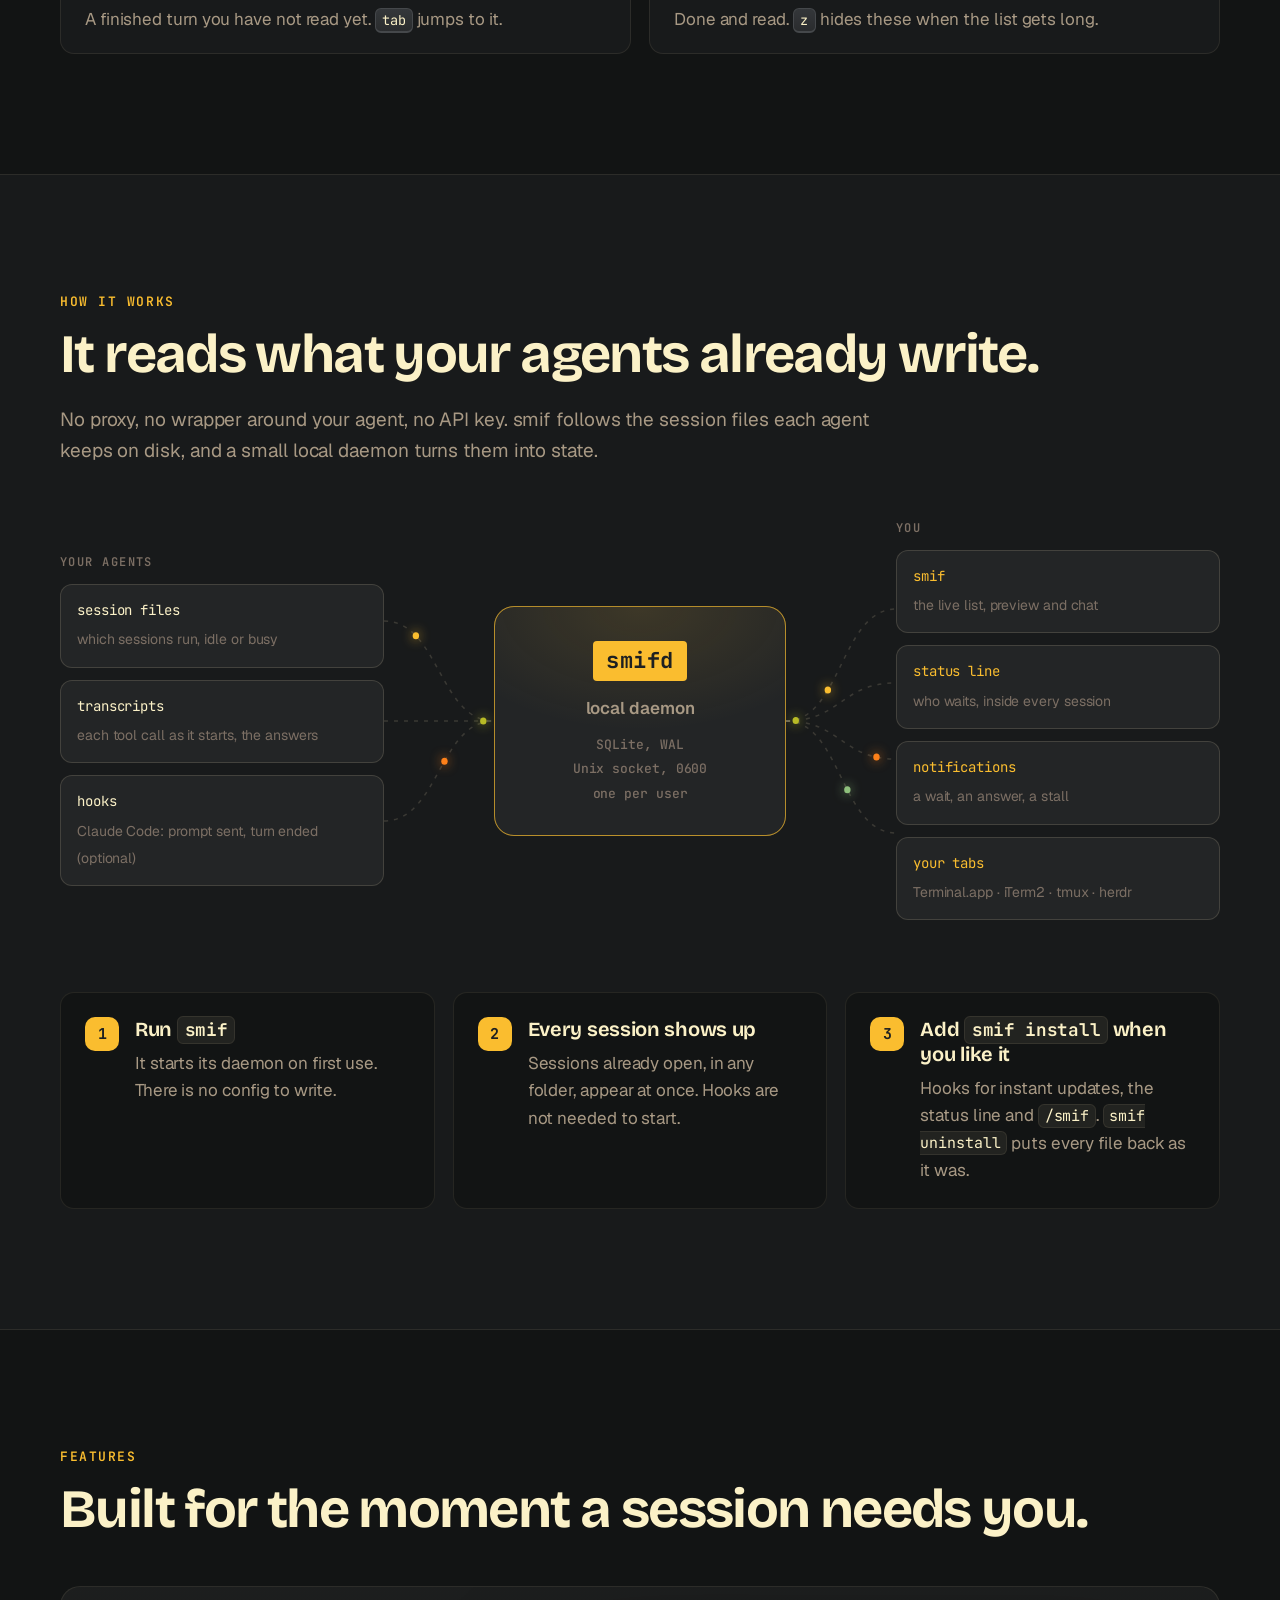
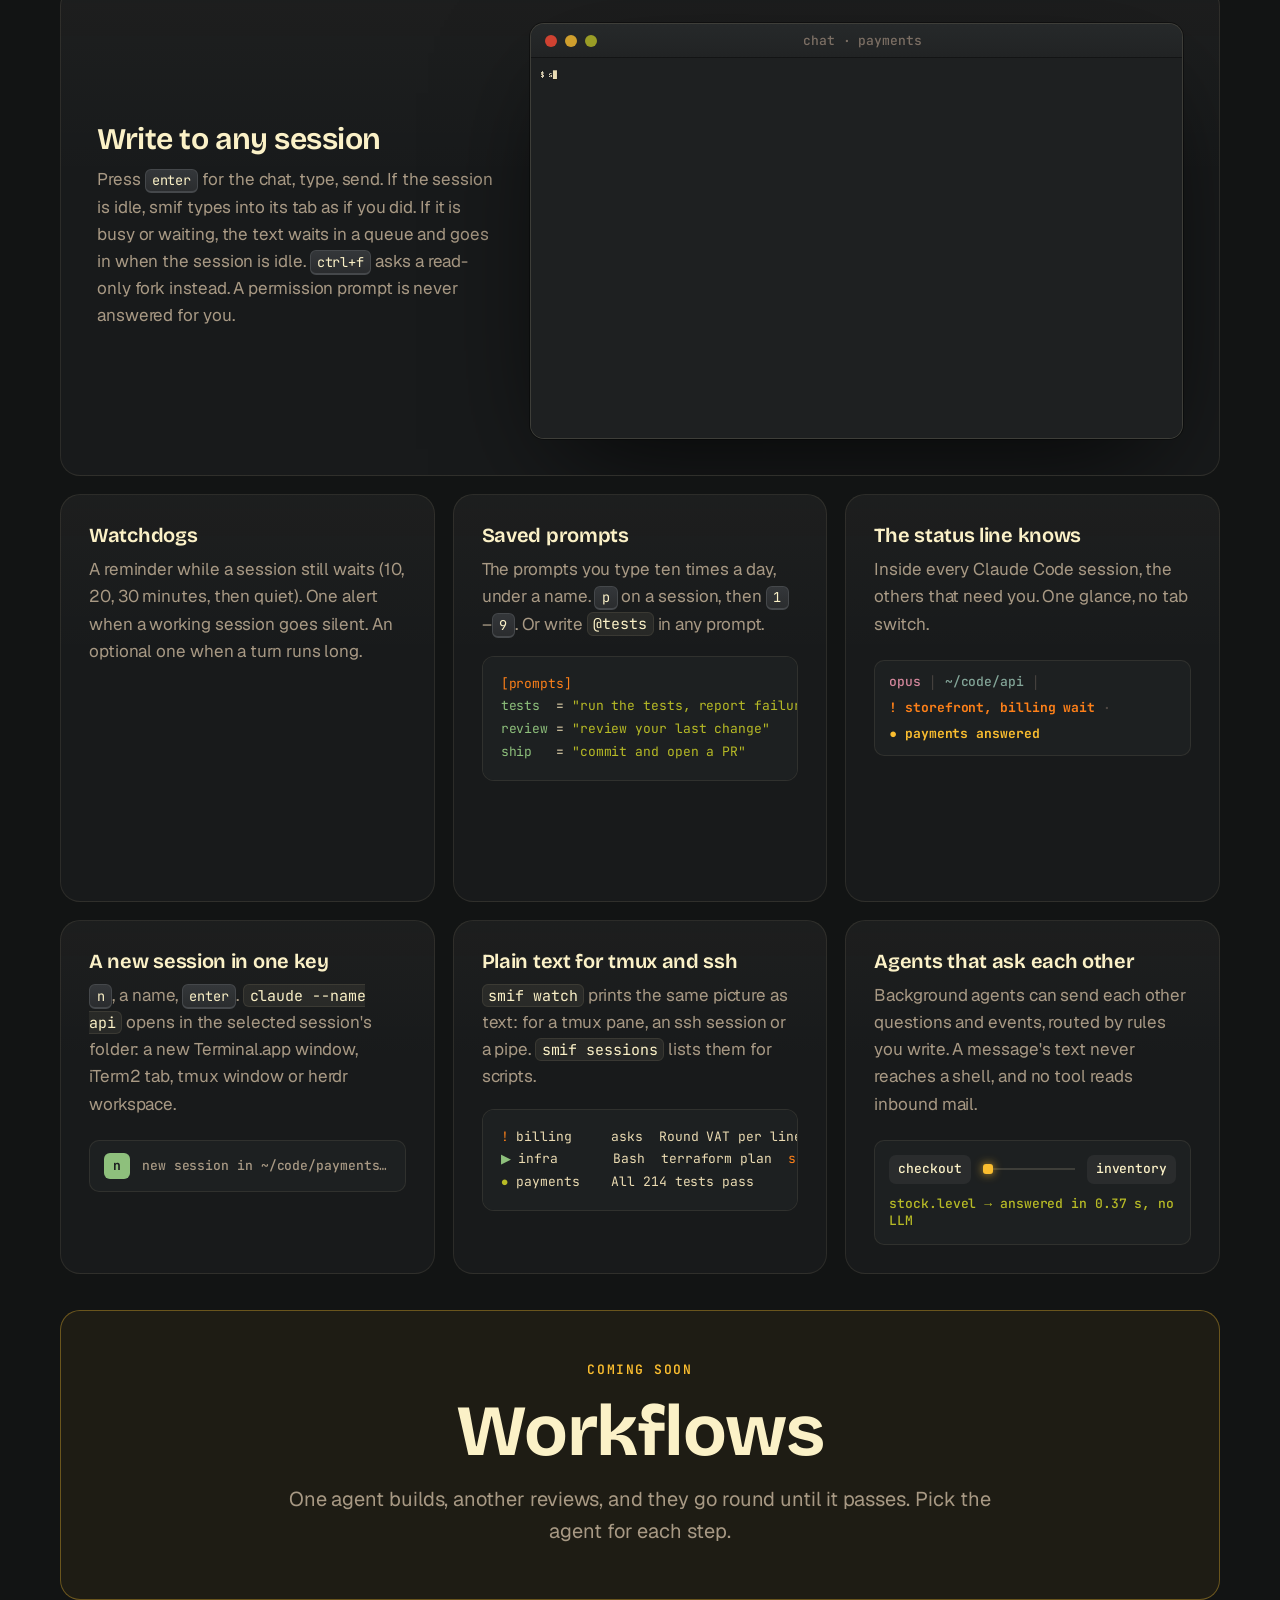
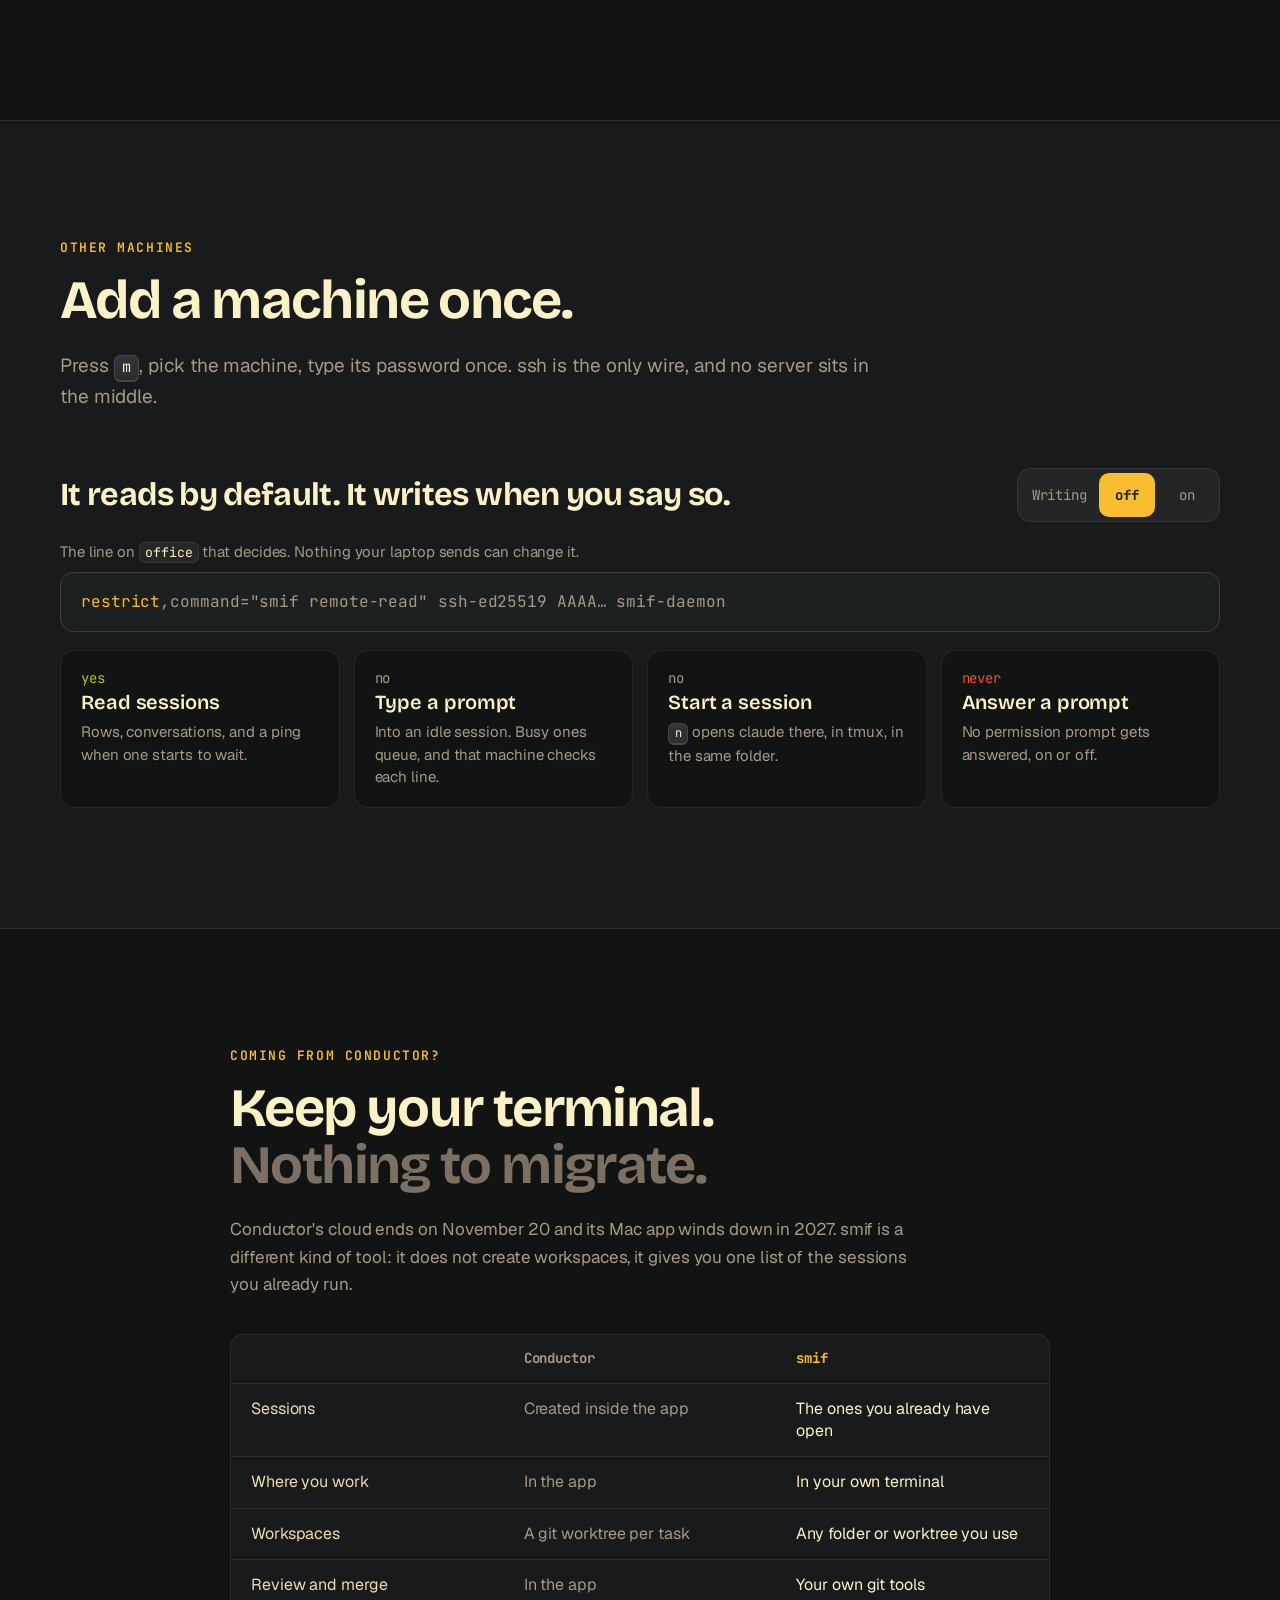
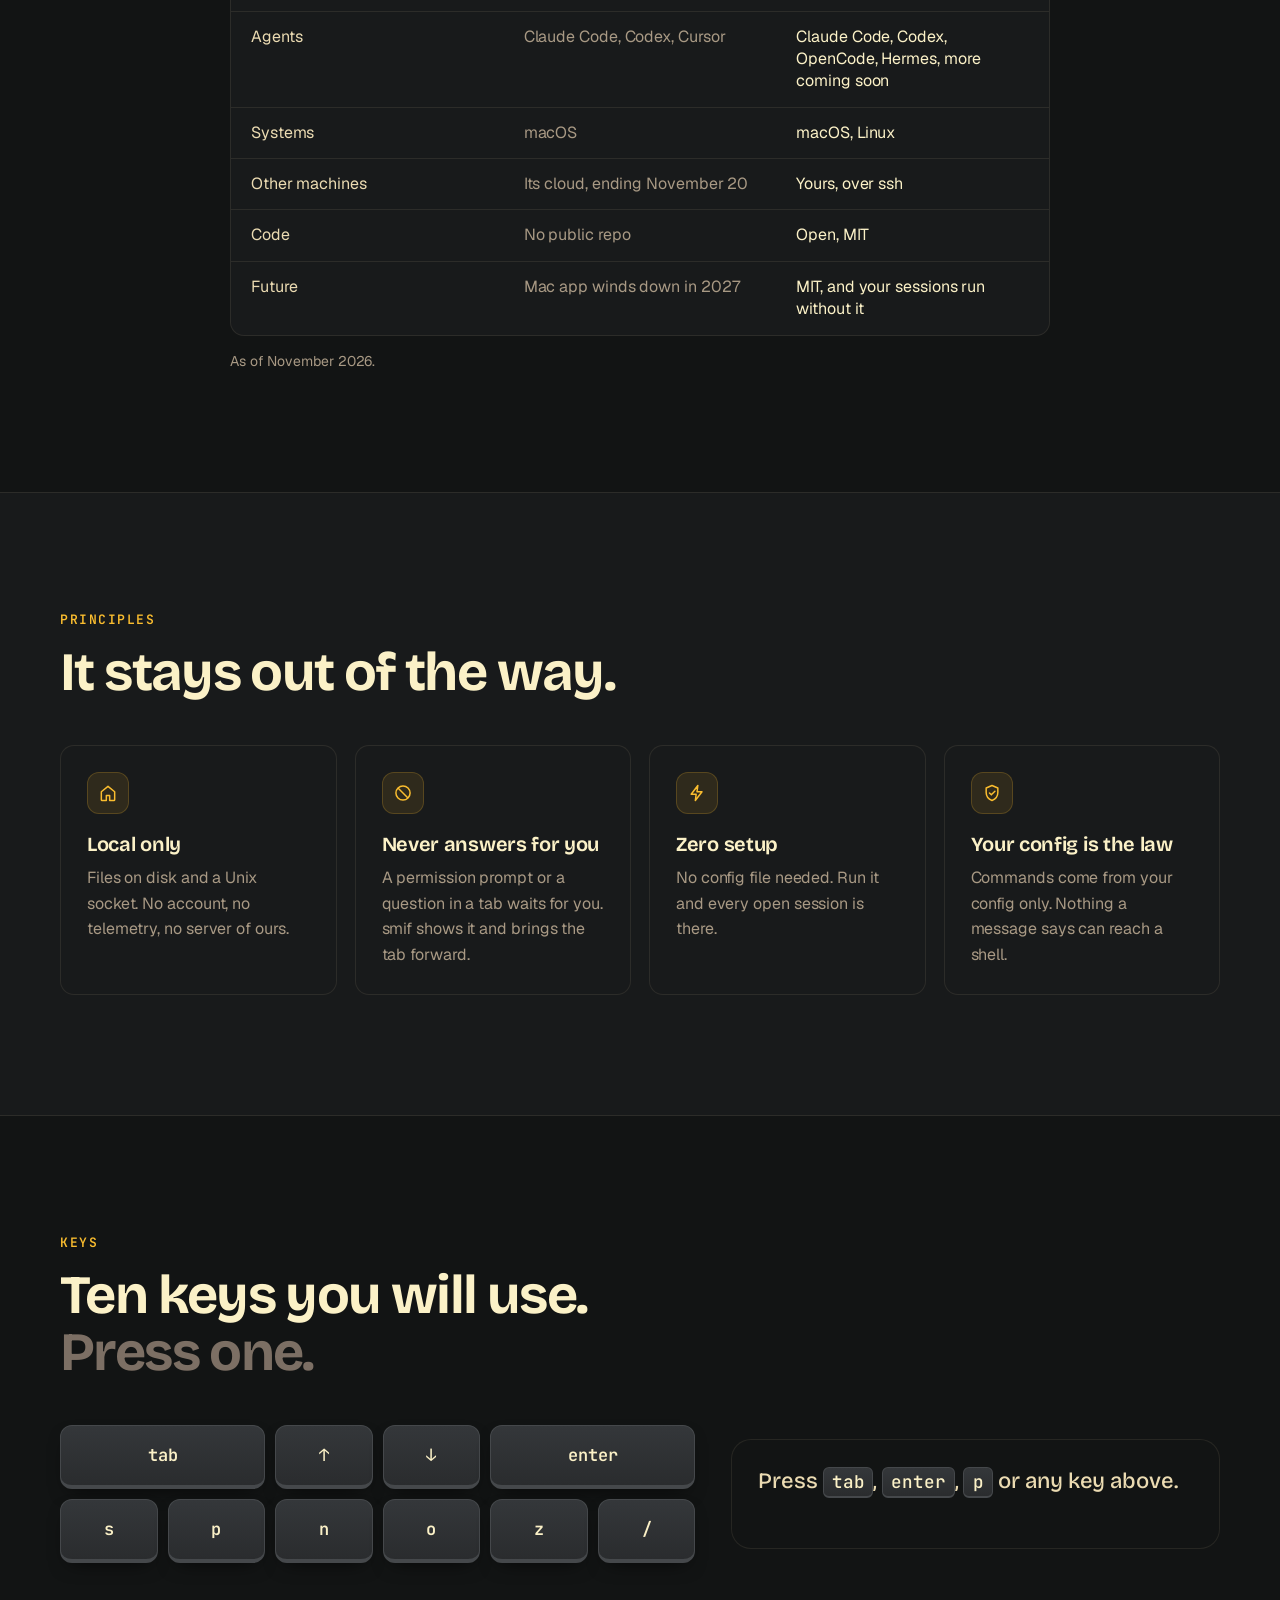
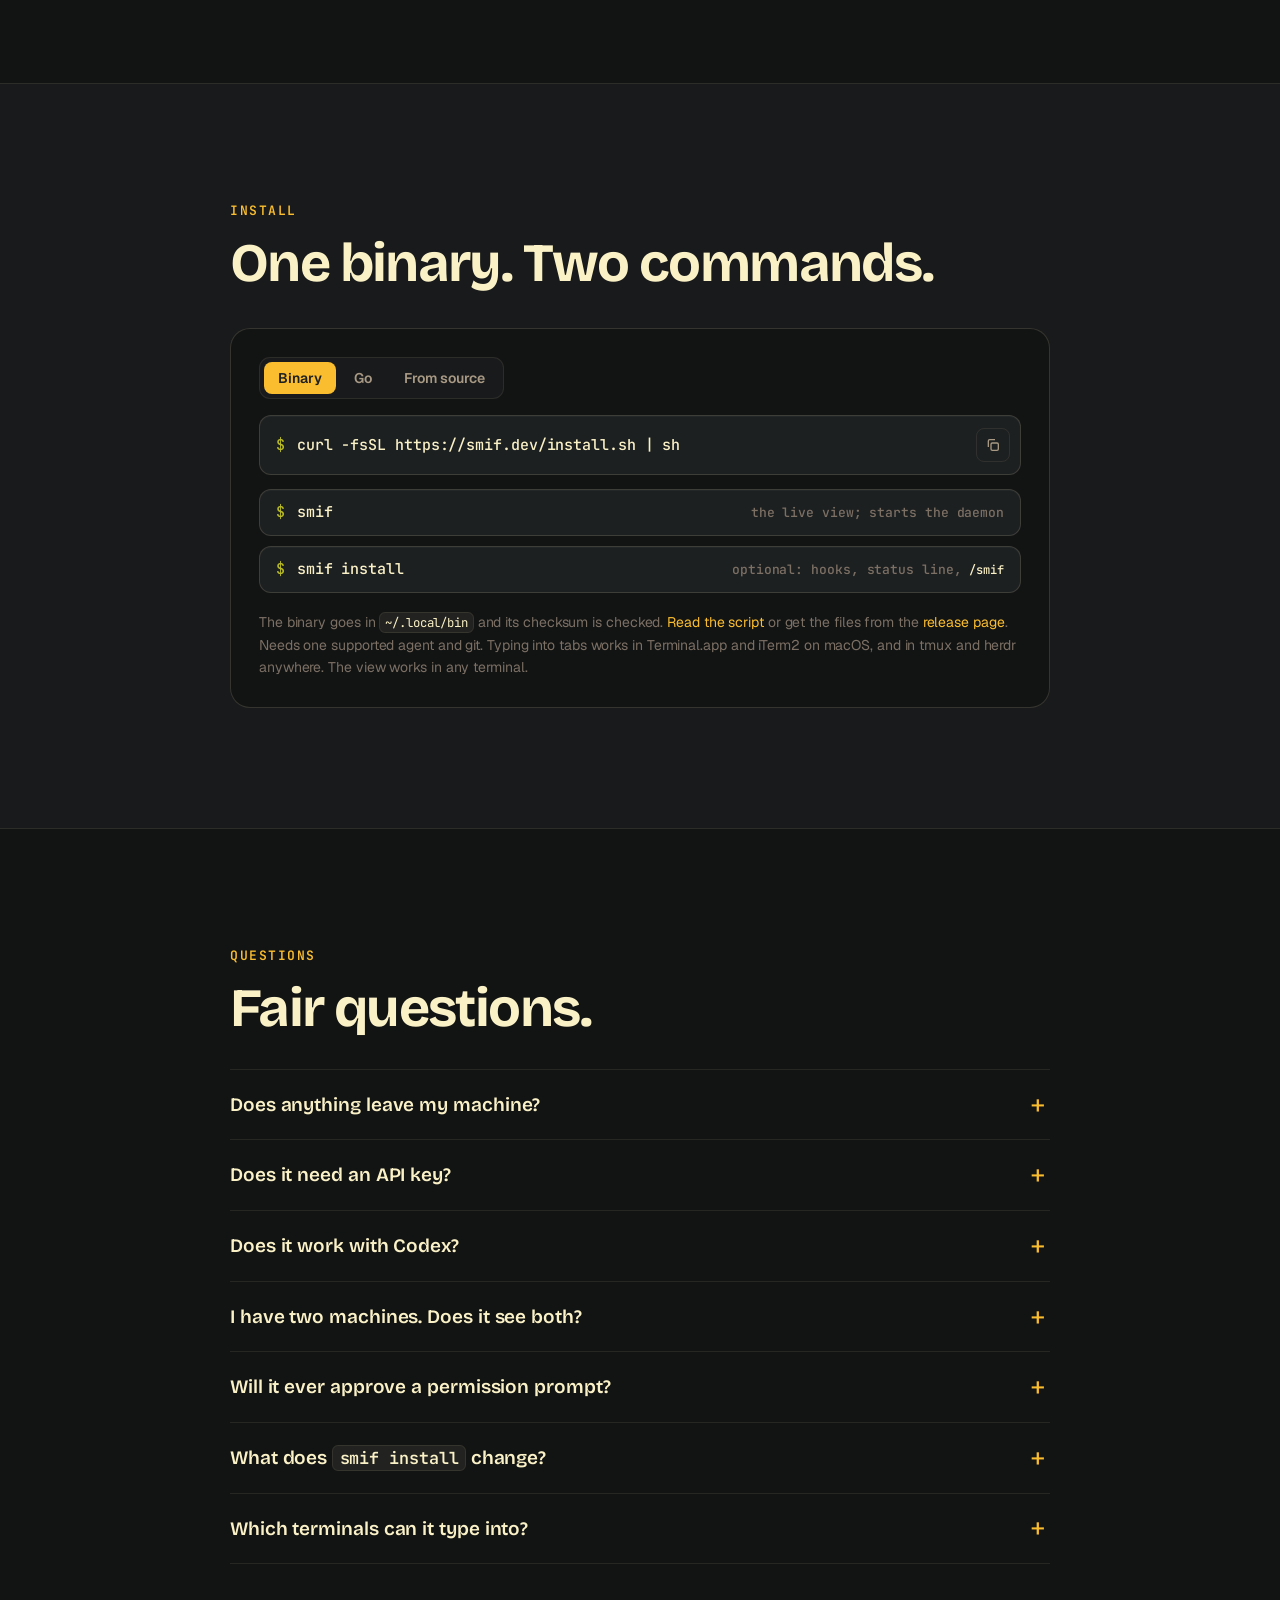
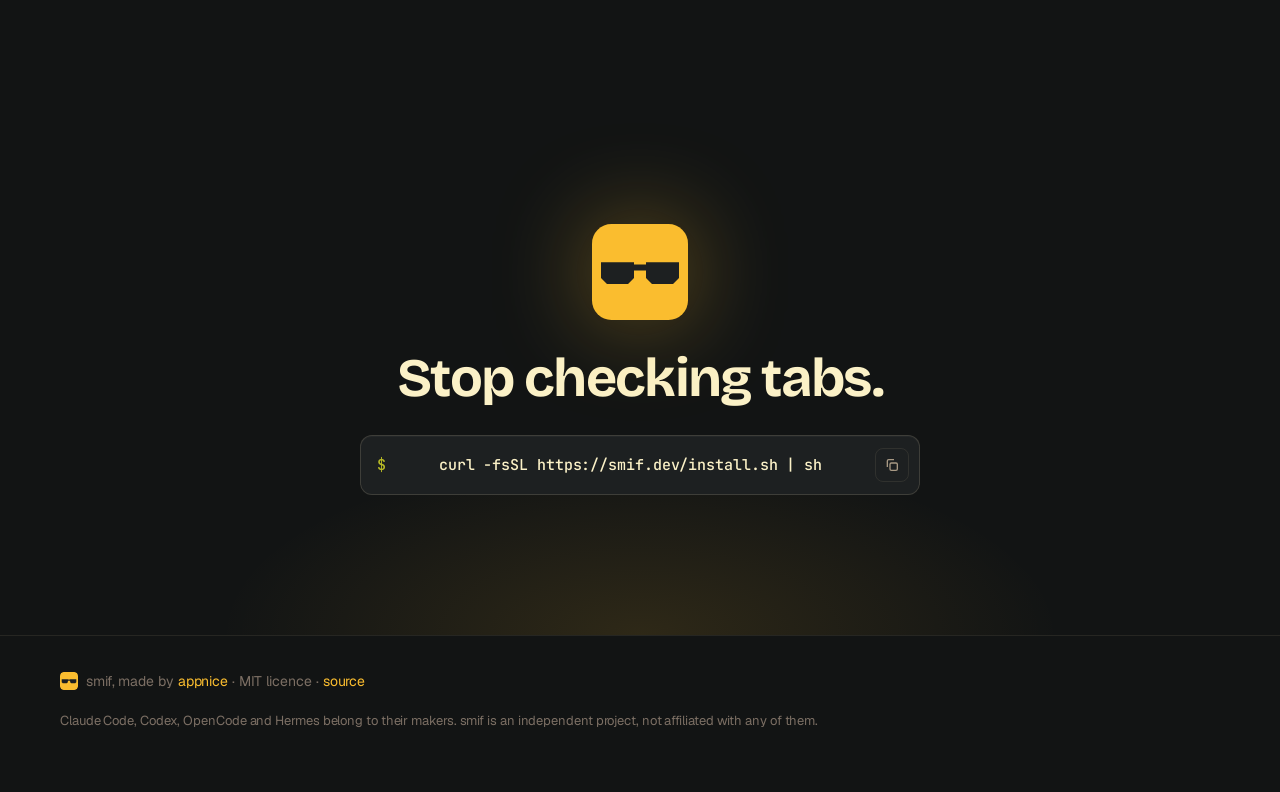
==== commit caede1ff: "Change the logo to the sunglasses mark Co-Authored-By: Claude Opus 5.5 <noreply@anthropic.com> Claud" ====
--- a/site/index.html
+++ b/site/index.html
@@ -13,7 +13,8 @@
 <meta property="og:description" content="Claude Code on your laptop, Codex on your desktop, OpenCode and Hermes next to them. One list, and you can write to any of them. Local, single binary, MIT.">
 <meta property="og:image" content="https://smif.dev/media/every-agent.png">
 <meta name="twitter:card" content="summary_large_image">
-<link rel="icon" href="favicon.svg" type="image/svg+xml">
+<link rel="icon" href="favicon.ico" sizes="16x16 32x32 48x48">
+<link rel="icon" href="favicon.svg?v=2" type="image/svg+xml">
 <link rel="apple-touch-icon" href="apple-touch-icon.png">
 <link rel="preload" href="fonts/bricolage.woff2" as="font" type="font/woff2" crossorigin>
 <link rel="preload" href="fonts/geist.woff2" as="font" type="font/woff2" crossorigin>
@@ -24,7 +25,7 @@
 
 <header class="nav" id="top">
   <div class="wrap nav__in">
-    <a class="brand" href="#top" aria-label="smif home"><img src="logo.svg" alt="smif" width="98" height="30"></a>
+    <a class="brand" href="#top" aria-label="smif home"><img src="logo.svg?v=2" alt="smif" width="98" height="30"></a>
     <nav class="nav__links" aria-label="Sections">
       <a href="#why">Why</a>
       <a href="#how">How it works</a>
@@ -422,7 +423,7 @@
 <!-- ============ CTA ============ -->
 <section class="final">
   <div class="wrap final__in reveal">
-    <img class="final__mark" src="favicon.svg" alt="" width="96" height="96">
+    <img class="final__mark" src="favicon.svg?v=2" alt="" width="96" height="96">
     <h2 class="h2">Stop checking tabs.</h2>
     <div class="cmd" data-copy="curl -fsSL https://smif.dev/install.sh | sh"><span class="cmd__prompt" aria-hidden="true">$</span><code>curl -fsSL https://smif.dev/install.sh | sh</code><button class="cmd__copy" type="button" aria-label="Copy"><svg viewBox="0 0 24 24" width="16" height="16" aria-hidden="true"><rect x="9" y="9" width="11" height="11" rx="2" fill="none" stroke="currentColor" stroke-width="2"/><path d="M5 15V6a2 2 0 0 1 2-2h8" fill="none" stroke="currentColor" stroke-width="2"/></svg></button></div>
   </div>
@@ -432,7 +433,7 @@
 
 <footer class="foot">
   <div class="wrap foot__in">
-    <p><img class="foot__mark" src="favicon.svg" alt="" width="18" height="18"> smif, made by <a href="https://appnice.dev">appnice</a> · MIT licence · <a href="https://github.com/appnice/smif">source</a></p>
+    <p><img class="foot__mark" src="favicon.svg?v=2" alt="" width="18" height="18"> smif, made by <a href="https://appnice.dev">appnice</a> · MIT licence · <a href="https://github.com/appnice/smif">source</a></p>
     <p class="foot__legal">Claude Code, Codex, OpenCode and Hermes belong to their makers. smif is an independent project, not affiliated with any of them.</p>
   </div>
 </footer>
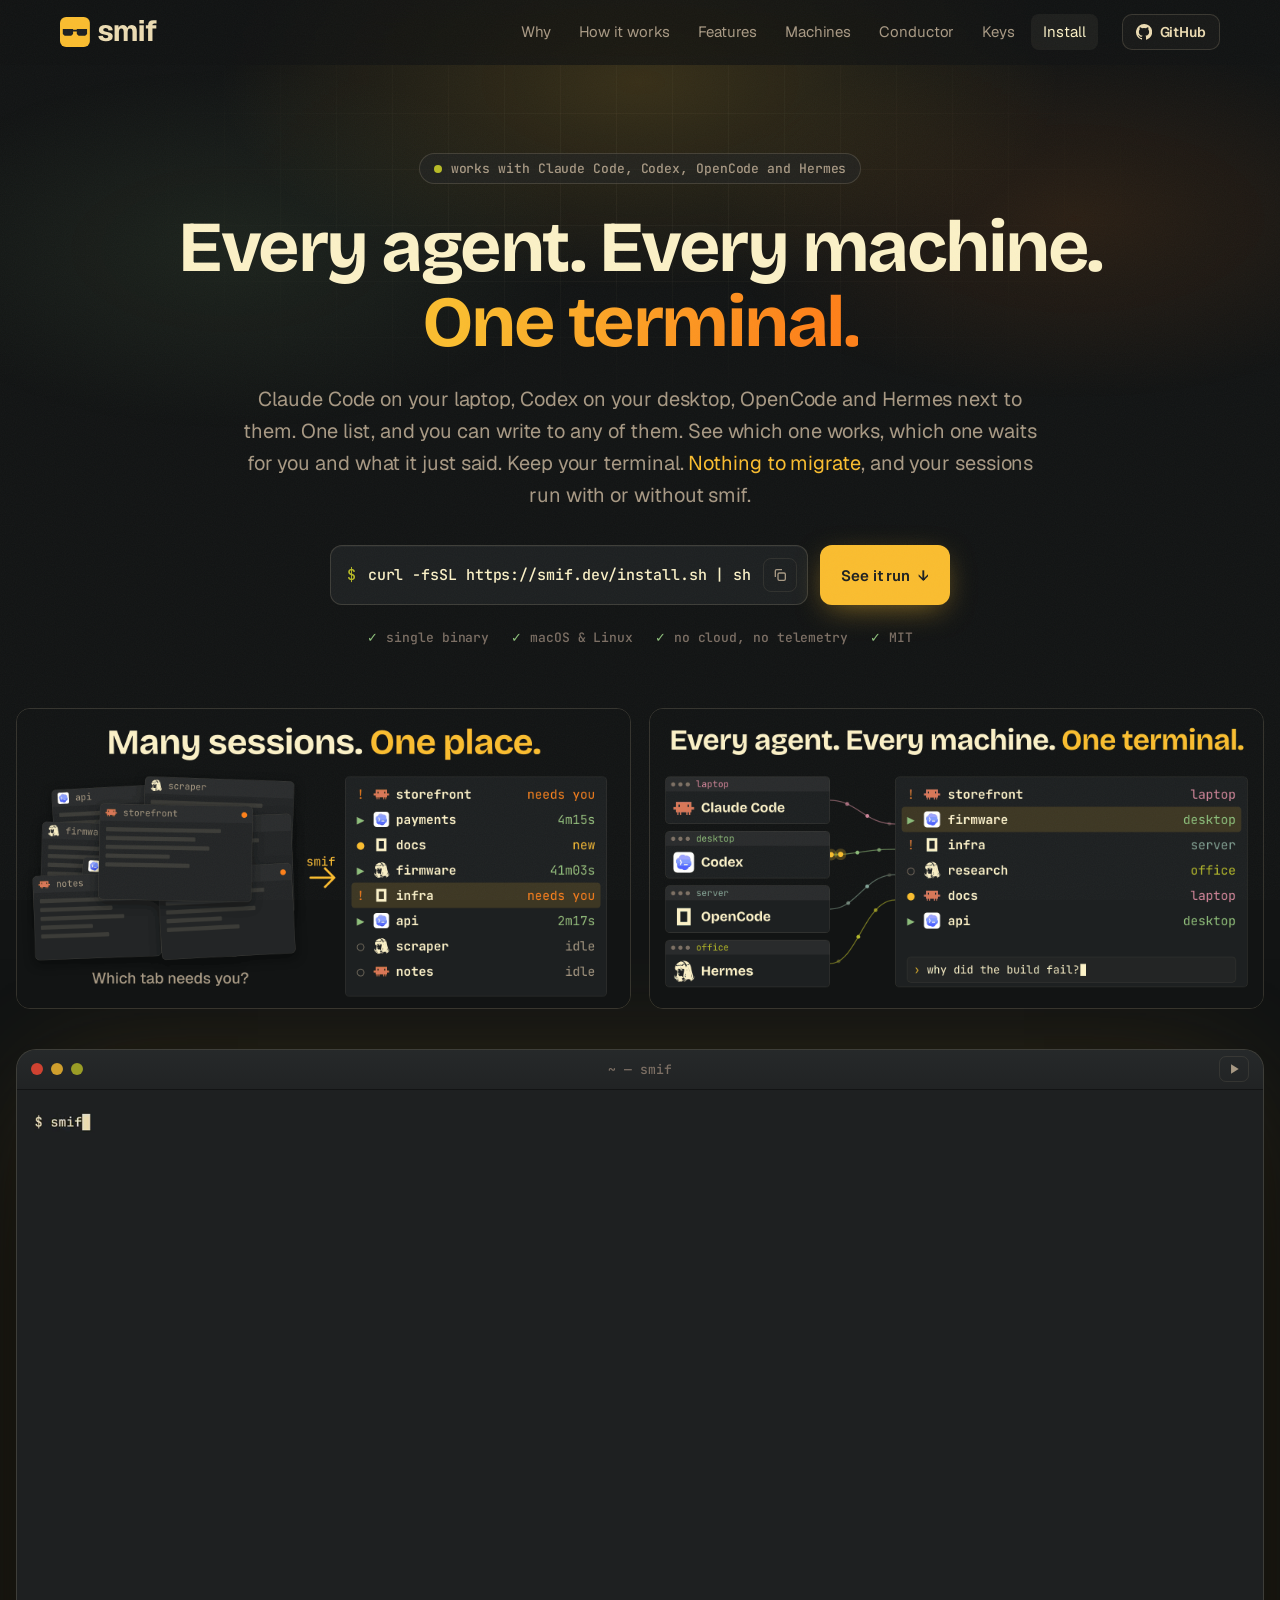
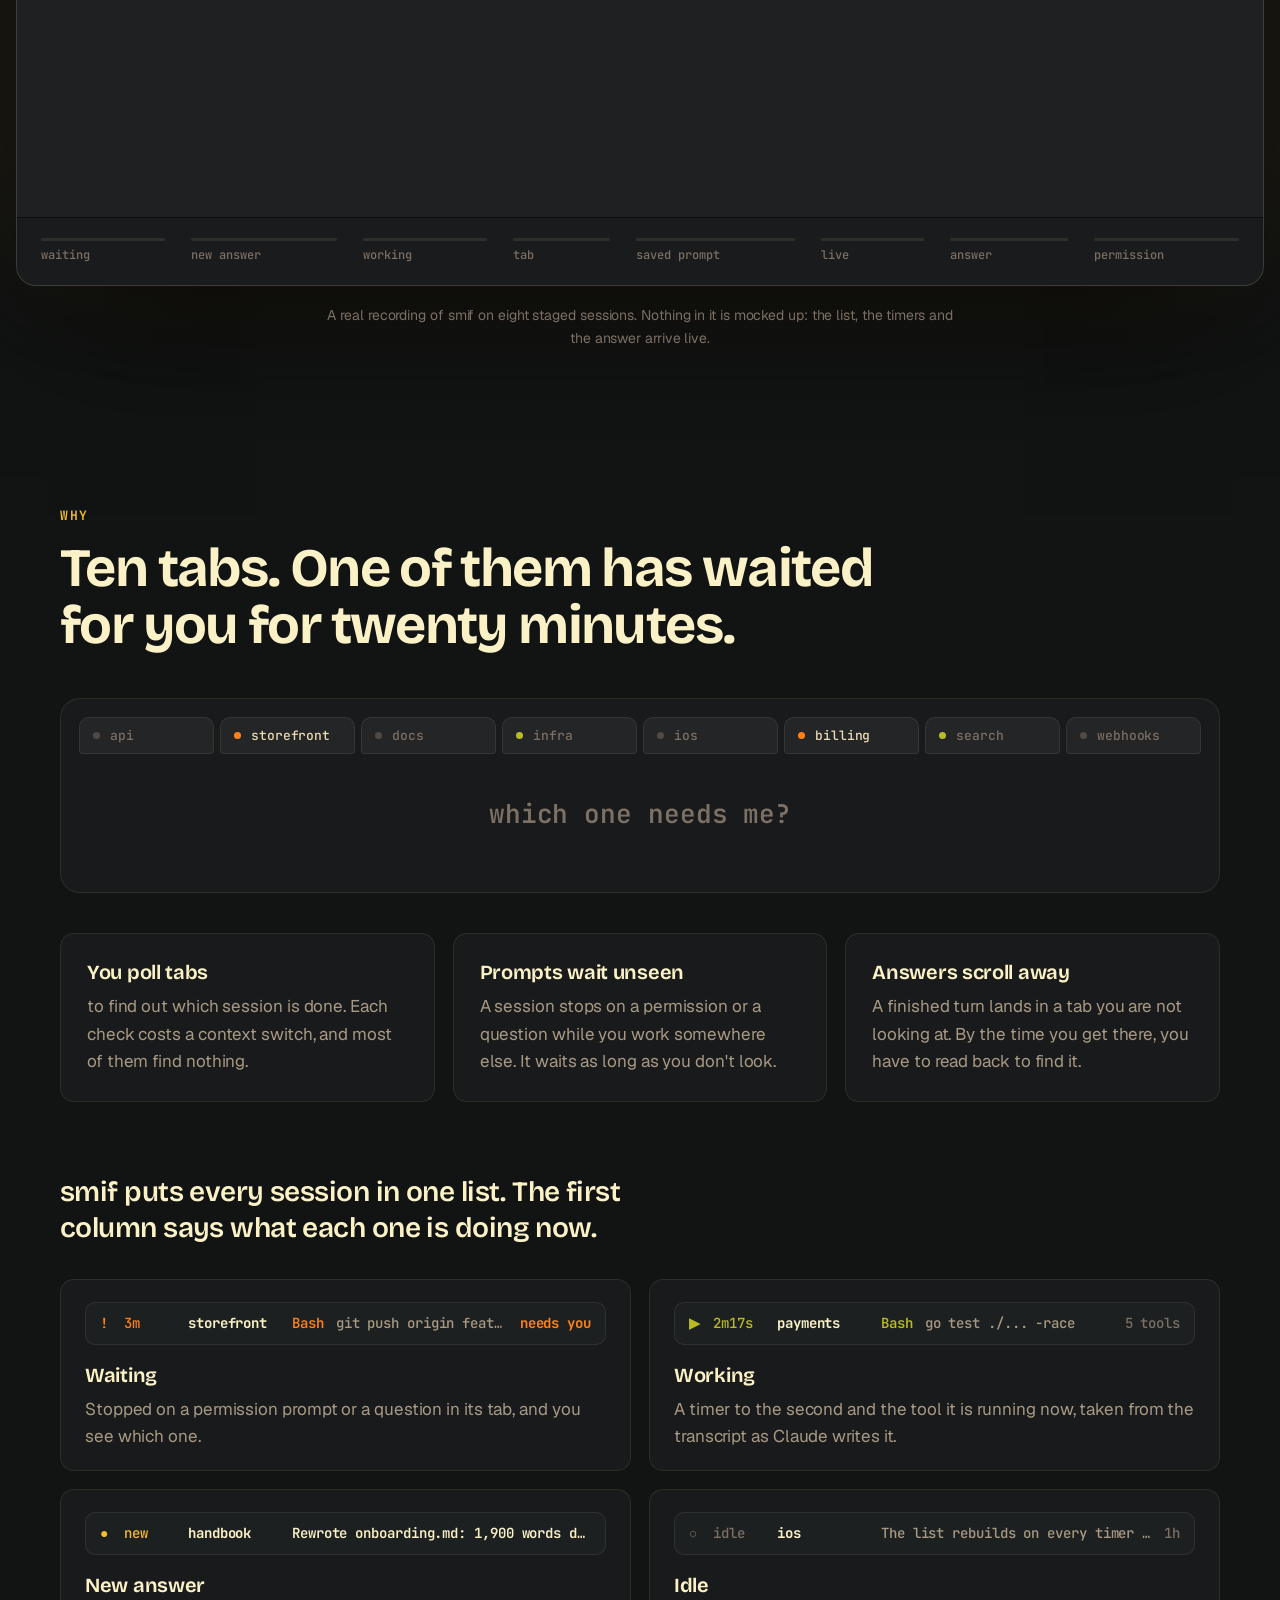
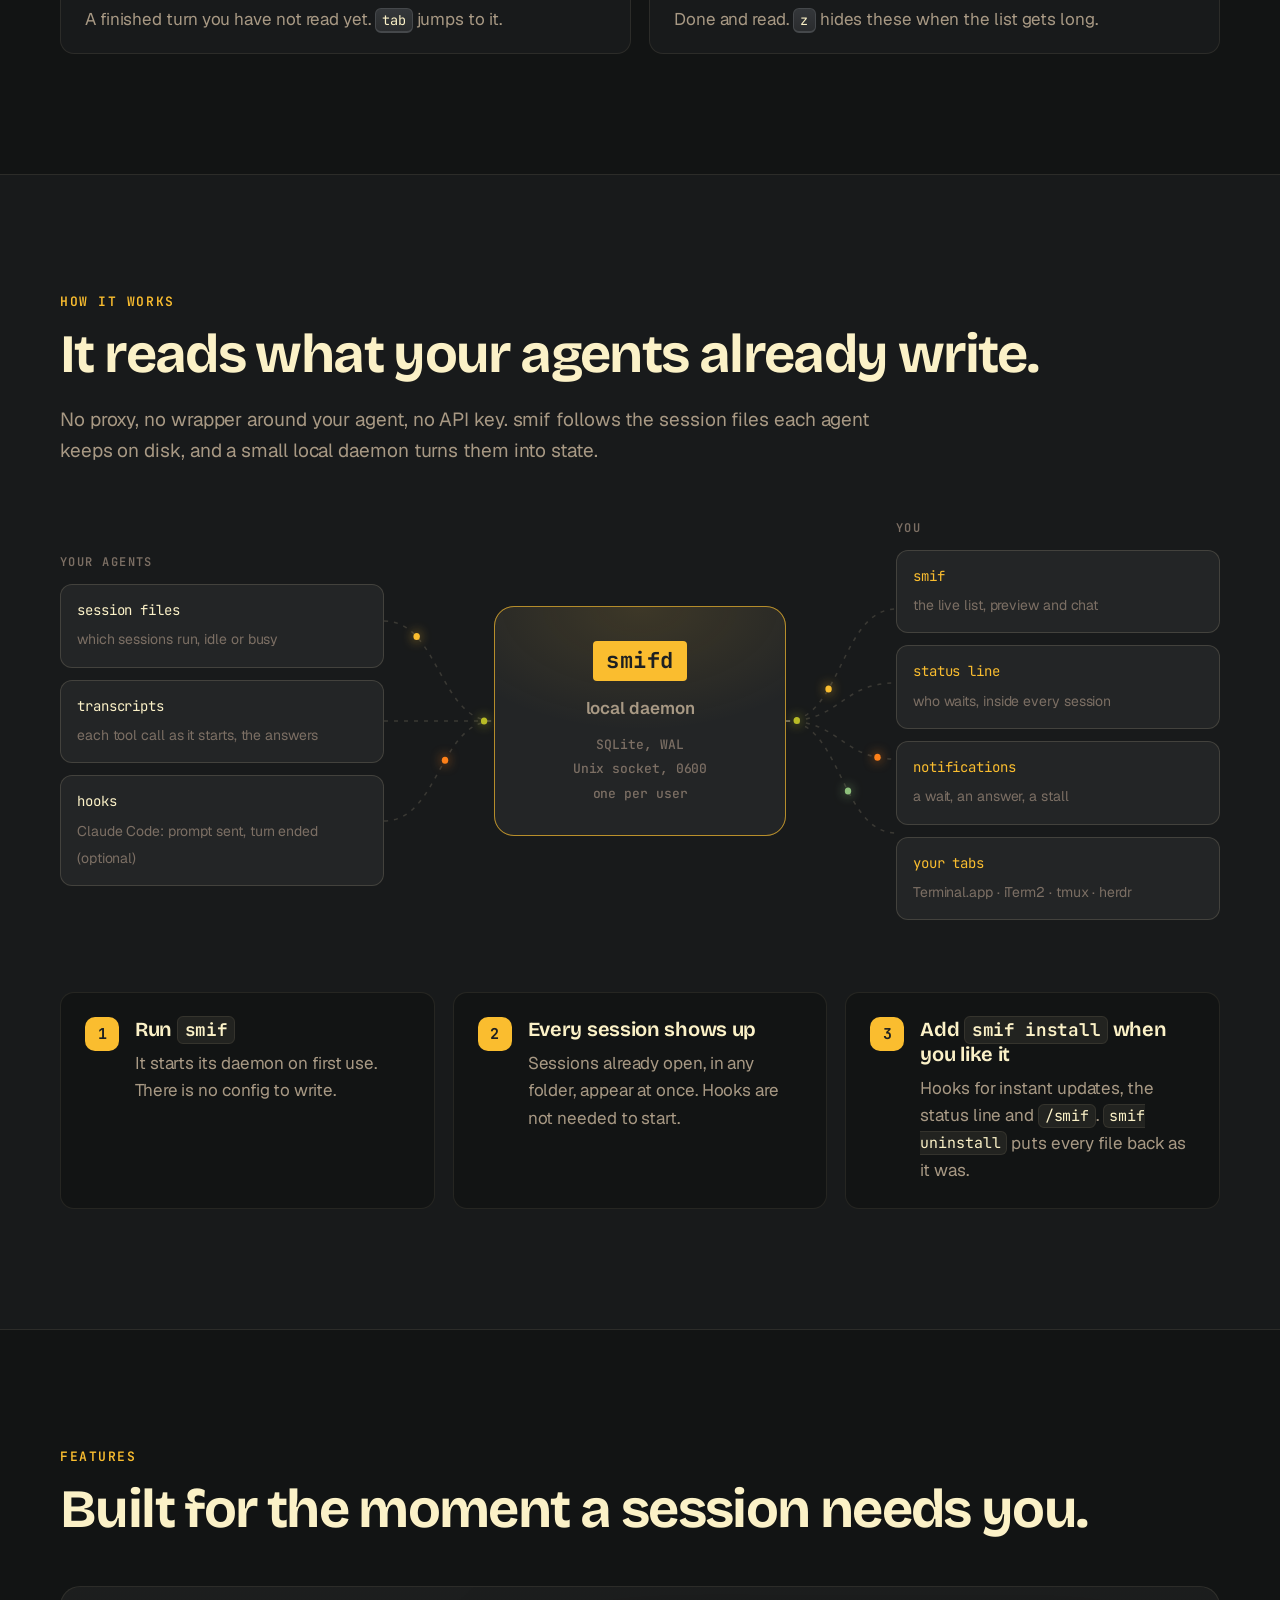
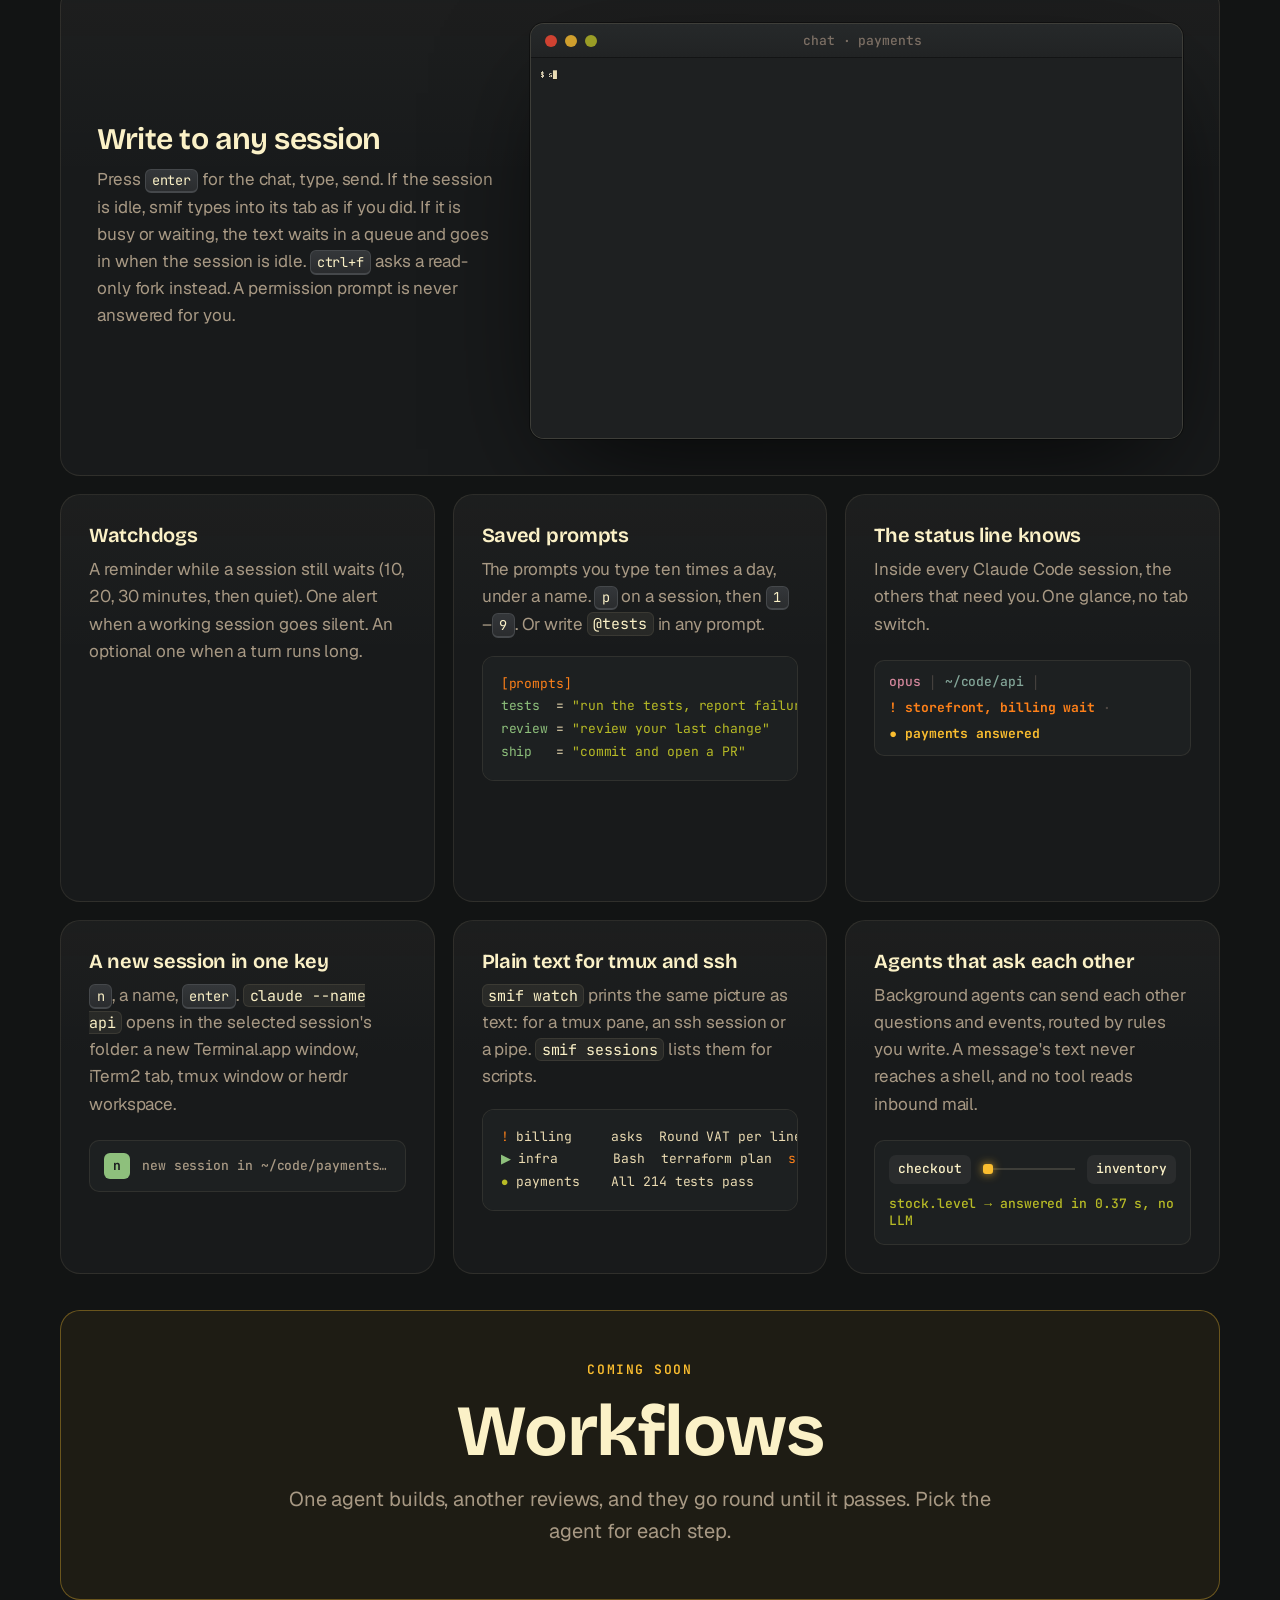
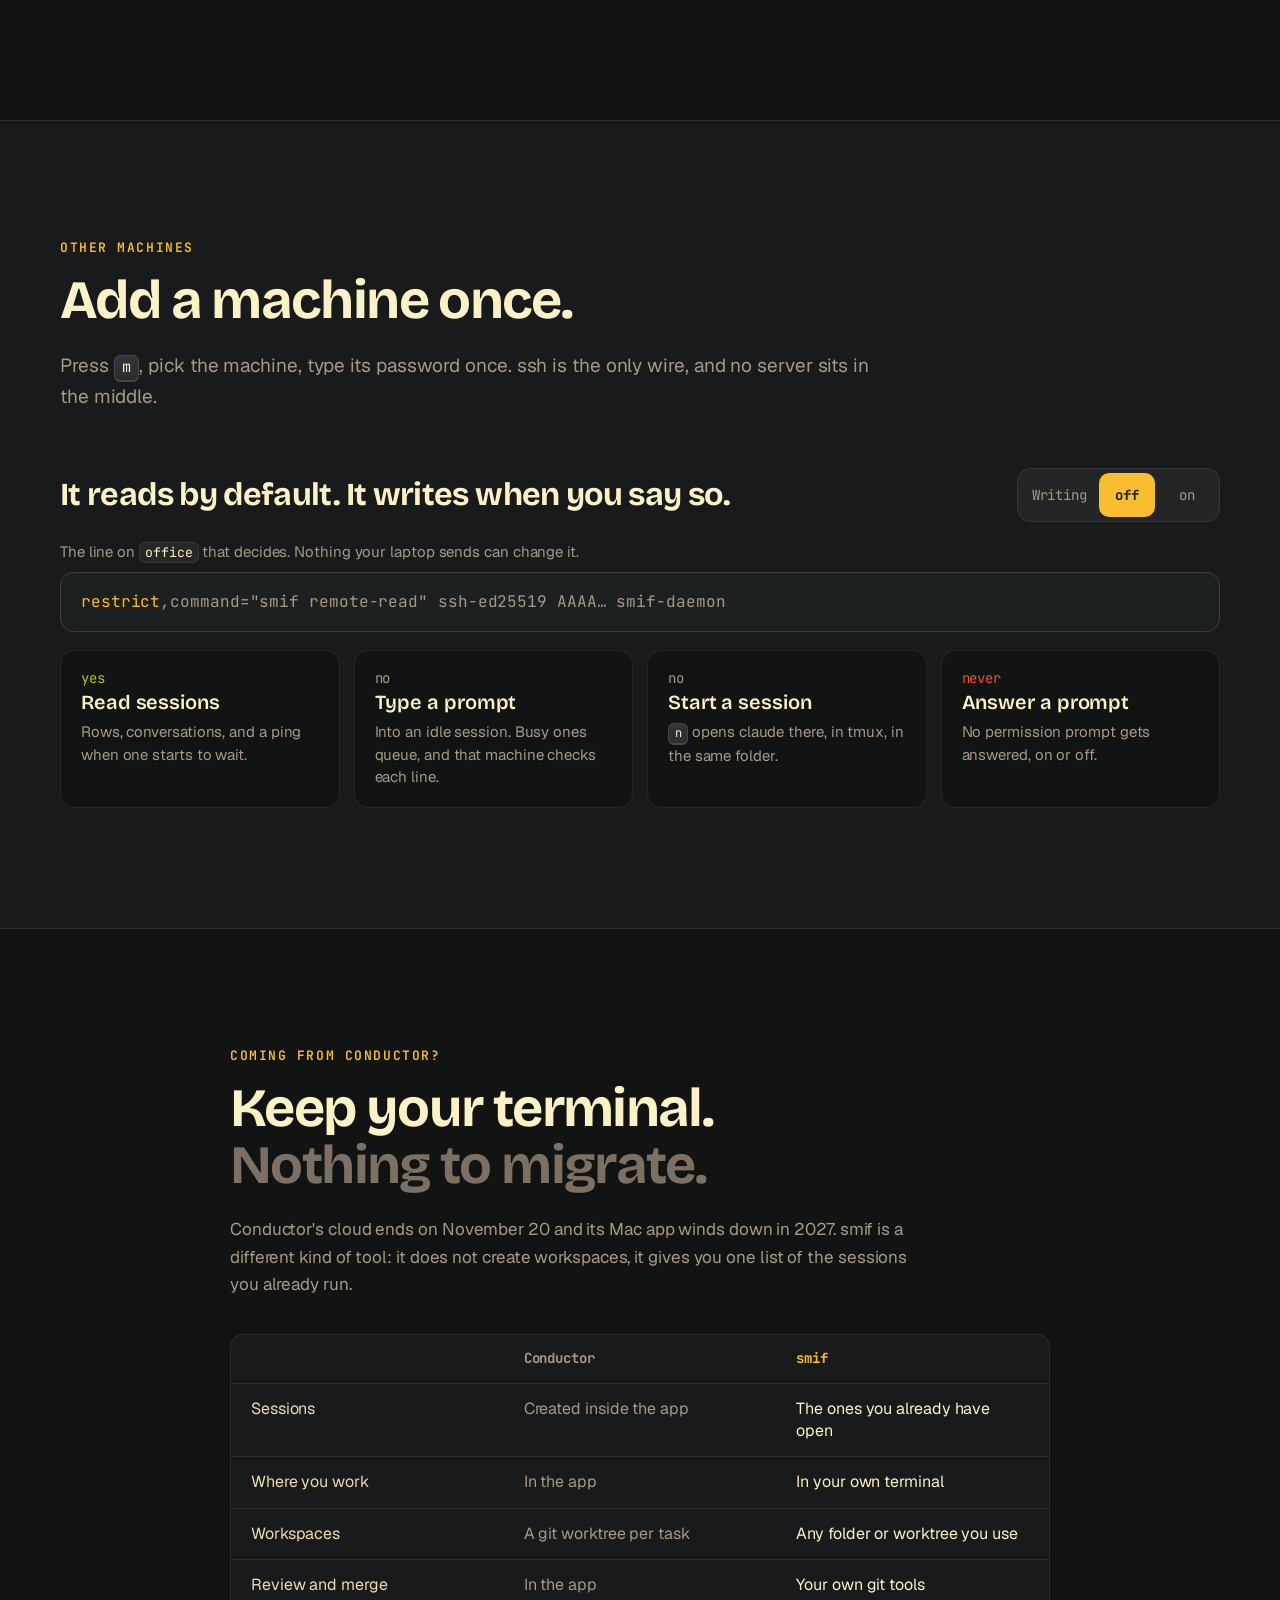
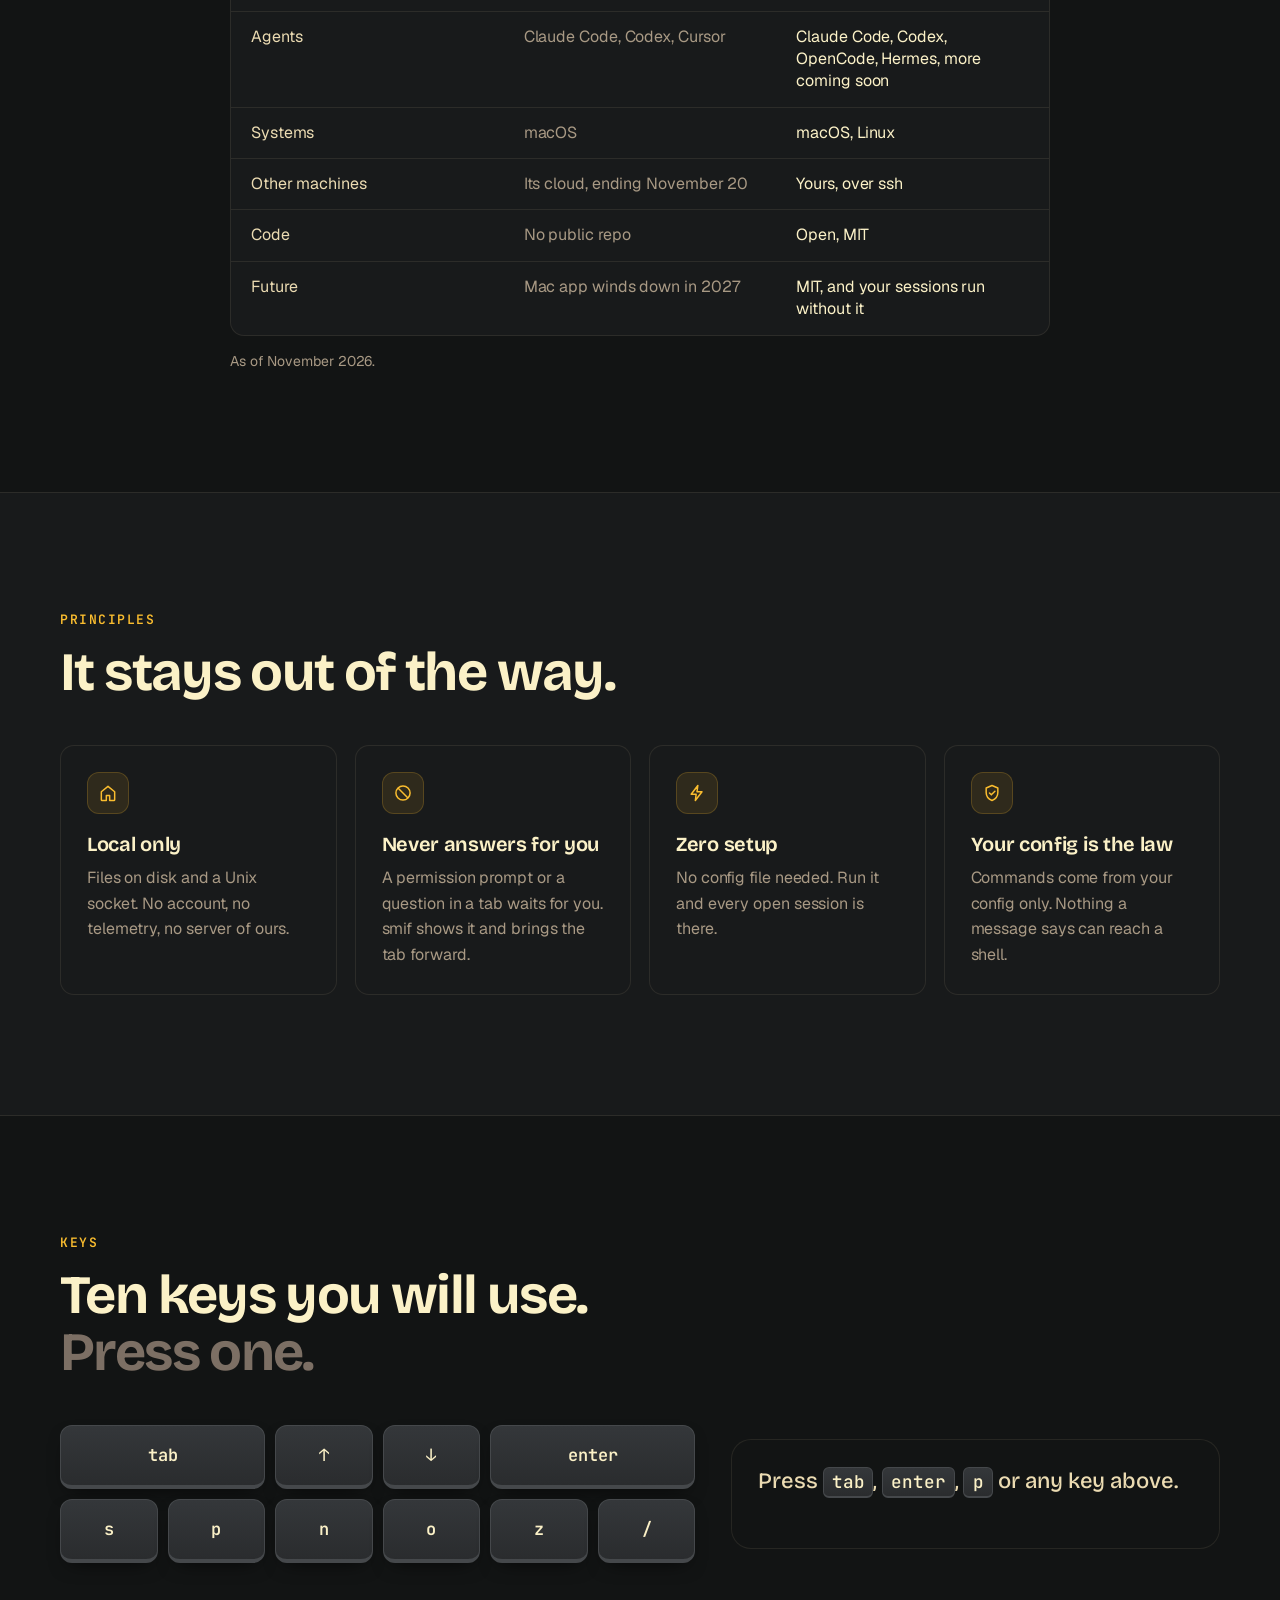
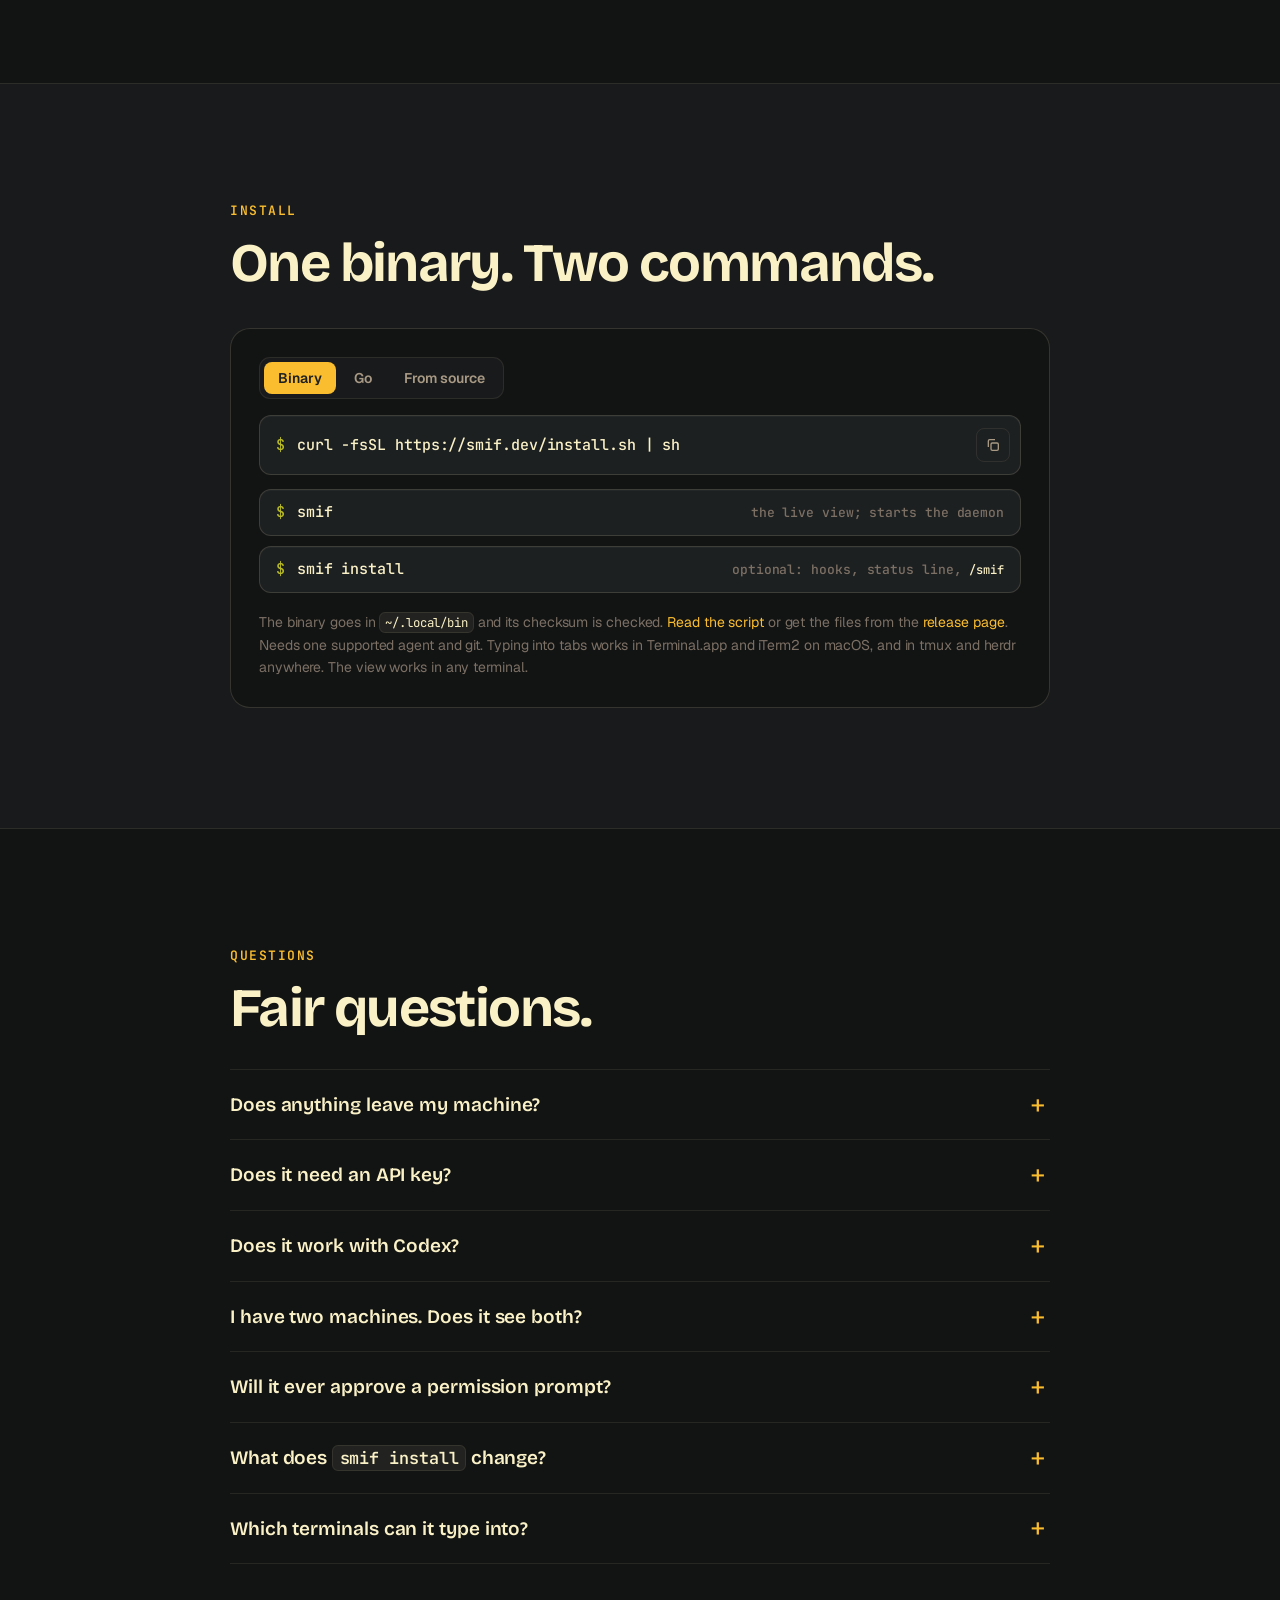
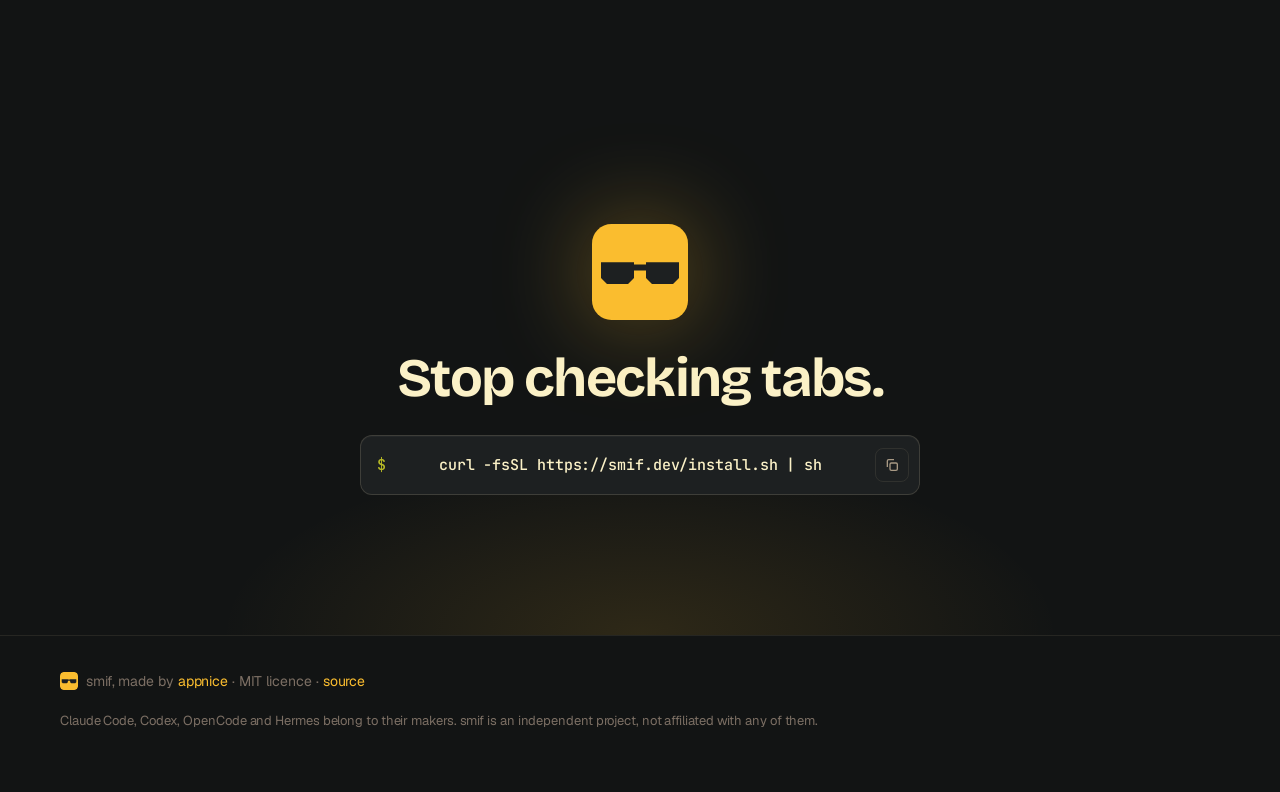
==== commit ab81442b: "Point links at the smifdev organization Co-Authored-By: Claude Opus 5.5 <noreply@anthropic.com> Clau" ====
--- a/site/index.html
+++ b/site/index.html
@@ -35,7 +35,7 @@
       <a href="#keys">Keys</a>
       <a href="#install">Install</a>
     </nav>
-    <a class="btn btn--ghost btn--sm" href="https://github.com/appnice/smif">
+    <a class="btn btn--ghost btn--sm" href="https://github.com/smifdev/smif">
       <svg viewBox="0 0 16 16" width="16" height="16" aria-hidden="true"><path fill="currentColor" d="M8 0a8 8 0 0 0-2.53 15.59c.4.07.55-.17.55-.38v-1.33c-2.23.48-2.7-1.07-2.7-1.07-.36-.92-.89-1.17-.89-1.17-.73-.5.06-.49.06-.49.8.06 1.23.83 1.23.83.72 1.22 1.87.87 2.33.67.07-.52.28-.87.5-1.07-1.78-.2-3.65-.89-3.65-3.95 0-.87.31-1.59.82-2.15-.08-.2-.36-1.02.08-2.12 0 0 .67-.21 2.2.82a7.6 7.6 0 0 1 4 0c1.53-1.04 2.2-.82 2.2-.82.44 1.1.16 1.92.08 2.12.51.56.82 1.28.82 2.15 0 3.07-1.87 3.75-3.65 3.95.29.25.54.73.54 1.48v2.2c0 .21.15.46.55.38A8 8 0 0 0 8 0Z"/></svg>
       GitHub
     </a>
@@ -392,13 +392,13 @@
         <div class="cmd" data-copy="go install github.com/appnice/smif/cmd/smif@latest"><span class="cmd__prompt" aria-hidden="true">$</span><code>go install github.com/appnice/smif/cmd/smif@latest</code><button class="cmd__copy" type="button" aria-label="Copy"><svg viewBox="0 0 24 24" width="16" height="16" aria-hidden="true"><rect x="9" y="9" width="11" height="11" rx="2" fill="none" stroke="currentColor" stroke-width="2"/><path d="M5 15V6a2 2 0 0 1 2-2h8" fill="none" stroke="currentColor" stroke-width="2"/></svg></button></div>
       </div>
       <div class="install__panel" role="tabpanel" id="inst-src" aria-labelledby="tab-src" hidden>
-        <div class="cmd" data-copy="git clone https://github.com/appnice/smif && cd smif && make install-local"><span class="cmd__prompt" aria-hidden="true">$</span><code>git clone https://github.com/appnice/smif &amp;&amp; cd smif &amp;&amp; make install-local</code><button class="cmd__copy" type="button" aria-label="Copy"><svg viewBox="0 0 24 24" width="16" height="16" aria-hidden="true"><rect x="9" y="9" width="11" height="11" rx="2" fill="none" stroke="currentColor" stroke-width="2"/><path d="M5 15V6a2 2 0 0 1 2-2h8" fill="none" stroke="currentColor" stroke-width="2"/></svg></button></div>
+        <div class="cmd" data-copy="git clone https://github.com/smifdev/smif && cd smif && make install-local"><span class="cmd__prompt" aria-hidden="true">$</span><code>git clone https://github.com/smifdev/smif &amp;&amp; cd smif &amp;&amp; make install-local</code><button class="cmd__copy" type="button" aria-label="Copy"><svg viewBox="0 0 24 24" width="16" height="16" aria-hidden="true"><rect x="9" y="9" width="11" height="11" rx="2" fill="none" stroke="currentColor" stroke-width="2"/><path d="M5 15V6a2 2 0 0 1 2-2h8" fill="none" stroke="currentColor" stroke-width="2"/></svg></button></div>
       </div>
       <ol class="install__then">
         <li><div class="cmd cmd--plain" data-copy="smif"><span class="cmd__prompt" aria-hidden="true">$</span><code>smif</code><span class="cmd__note">the live view; starts the daemon</span></div></li>
         <li><div class="cmd cmd--plain" data-copy="smif install"><span class="cmd__prompt" aria-hidden="true">$</span><code>smif install</code><span class="cmd__note">optional: hooks, status line, <code>/smif</code></span></div></li>
       </ol>
-      <p class="install__req">The binary goes in <code>~/.local/bin</code> and its checksum is checked. <a href="https://github.com/appnice/smif/blob/main/site/install.sh">Read the script</a> or get the files from the <a href="https://github.com/appnice/smif/releases/latest">release page</a>. Needs one supported agent and git. Typing into tabs works in Terminal.app and iTerm2 on macOS, and in tmux and herdr anywhere. The view works in any terminal.</p>
+      <p class="install__req">The binary goes in <code>~/.local/bin</code> and its checksum is checked. <a href="https://github.com/smifdev/smif/blob/main/site/install.sh">Read the script</a> or get the files from the <a href="https://github.com/smifdev/smif/releases/latest">release page</a>. Needs one supported agent and git. Typing into tabs works in Terminal.app and iTerm2 on macOS, and in tmux and herdr anywhere. The view works in any terminal.</p>
     </div>
   </div>
 </section>
@@ -433,7 +433,7 @@
 
 <footer class="foot">
   <div class="wrap foot__in">
-    <p><img class="foot__mark" src="favicon.svg?v=2" alt="" width="18" height="18"> smif, made by <a href="https://appnice.dev">appnice</a> · MIT licence · <a href="https://github.com/appnice/smif">source</a></p>
+    <p><img class="foot__mark" src="favicon.svg?v=2" alt="" width="18" height="18"> smif, made by <a href="https://appnice.dev">appnice</a> · MIT licence · <a href="https://github.com/smifdev/smif">source</a></p>
     <p class="foot__legal">Claude Code, Codex, OpenCode and Hermes belong to their makers. smif is an independent project, not affiliated with any of them.</p>
   </div>
 </footer>
